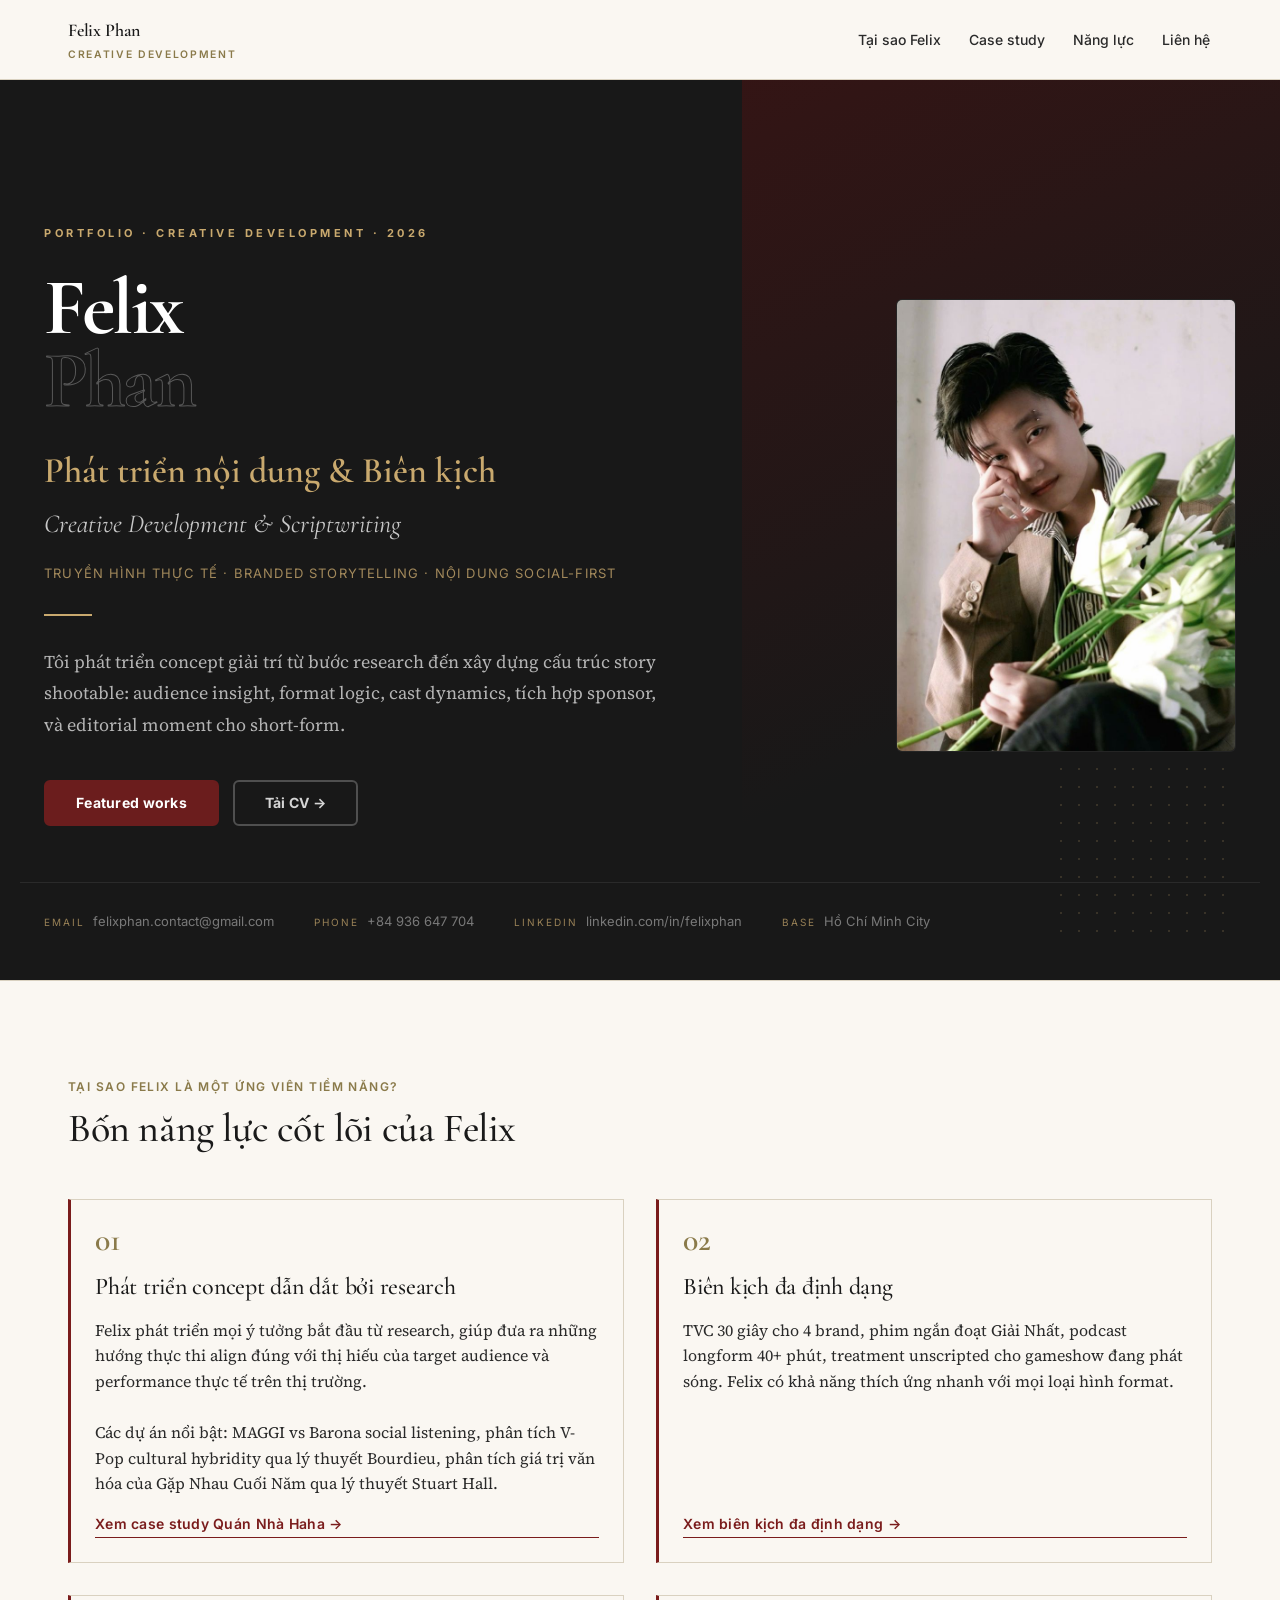
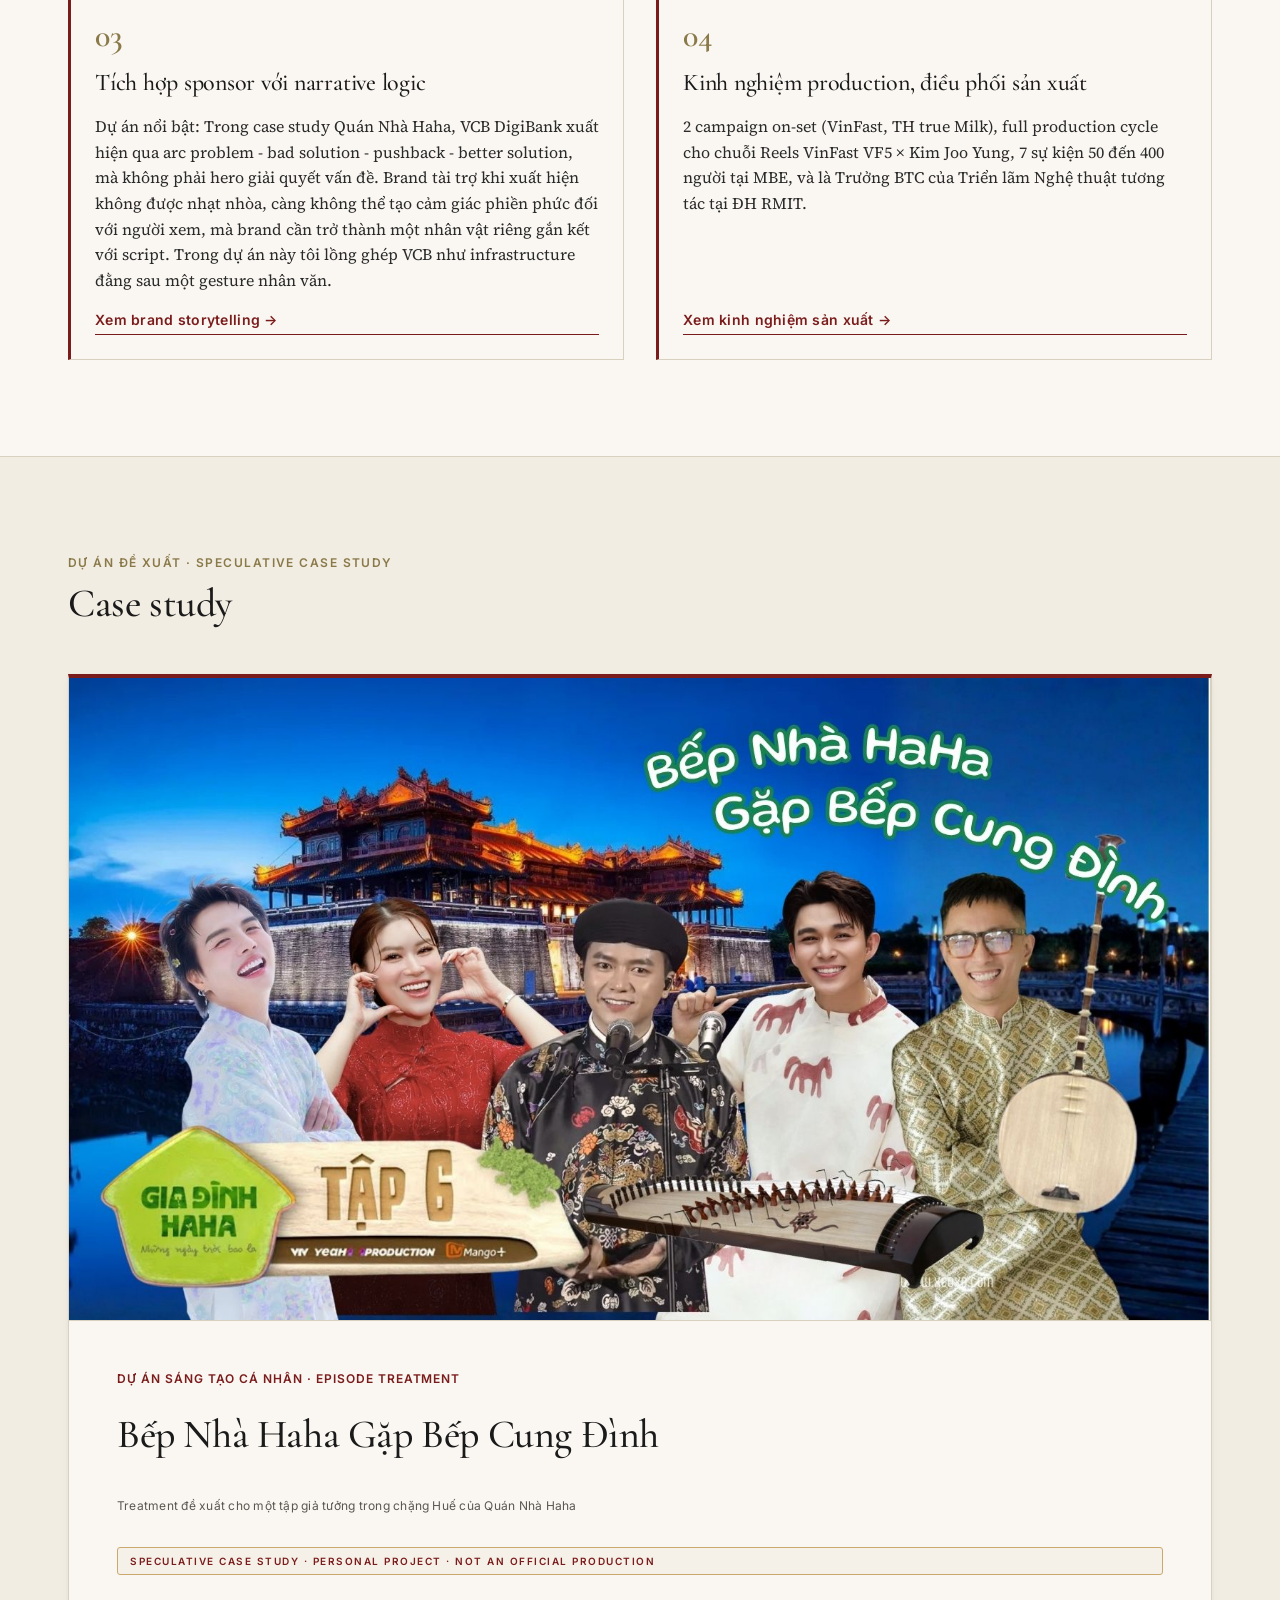
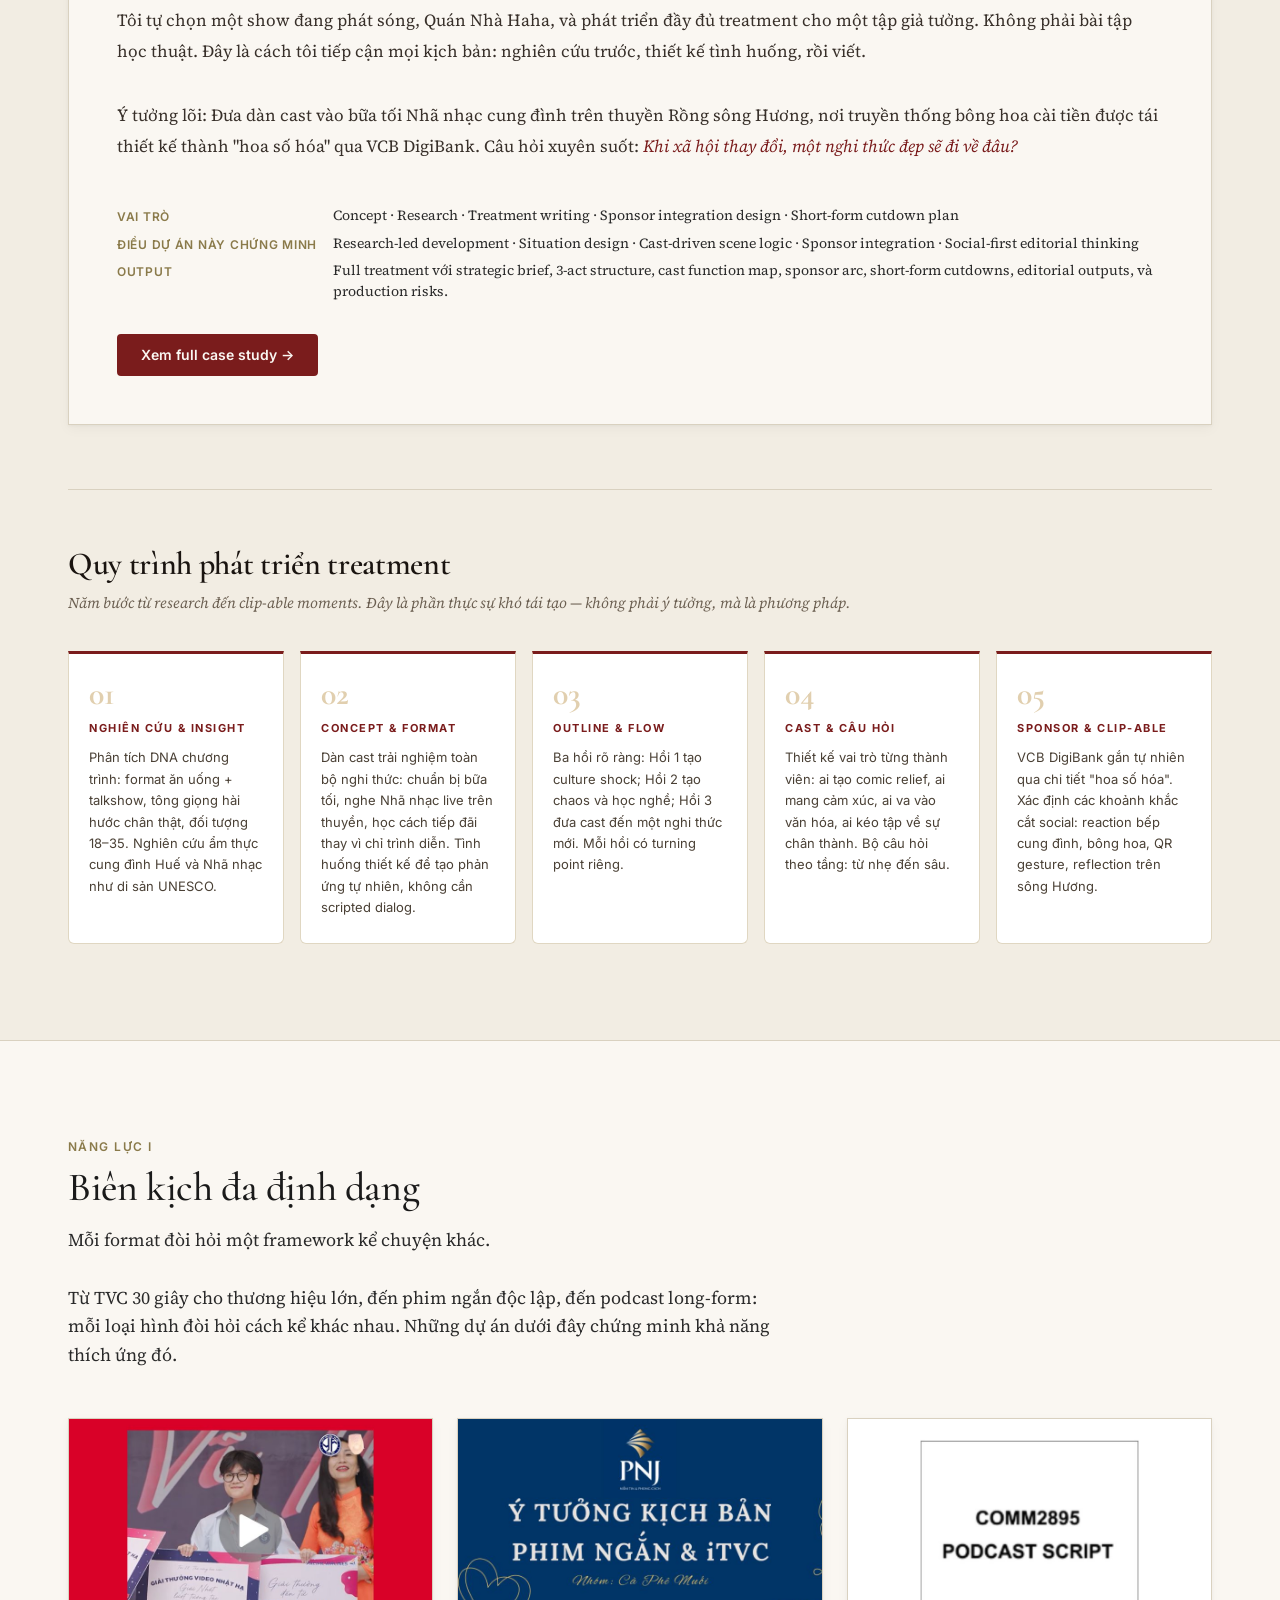
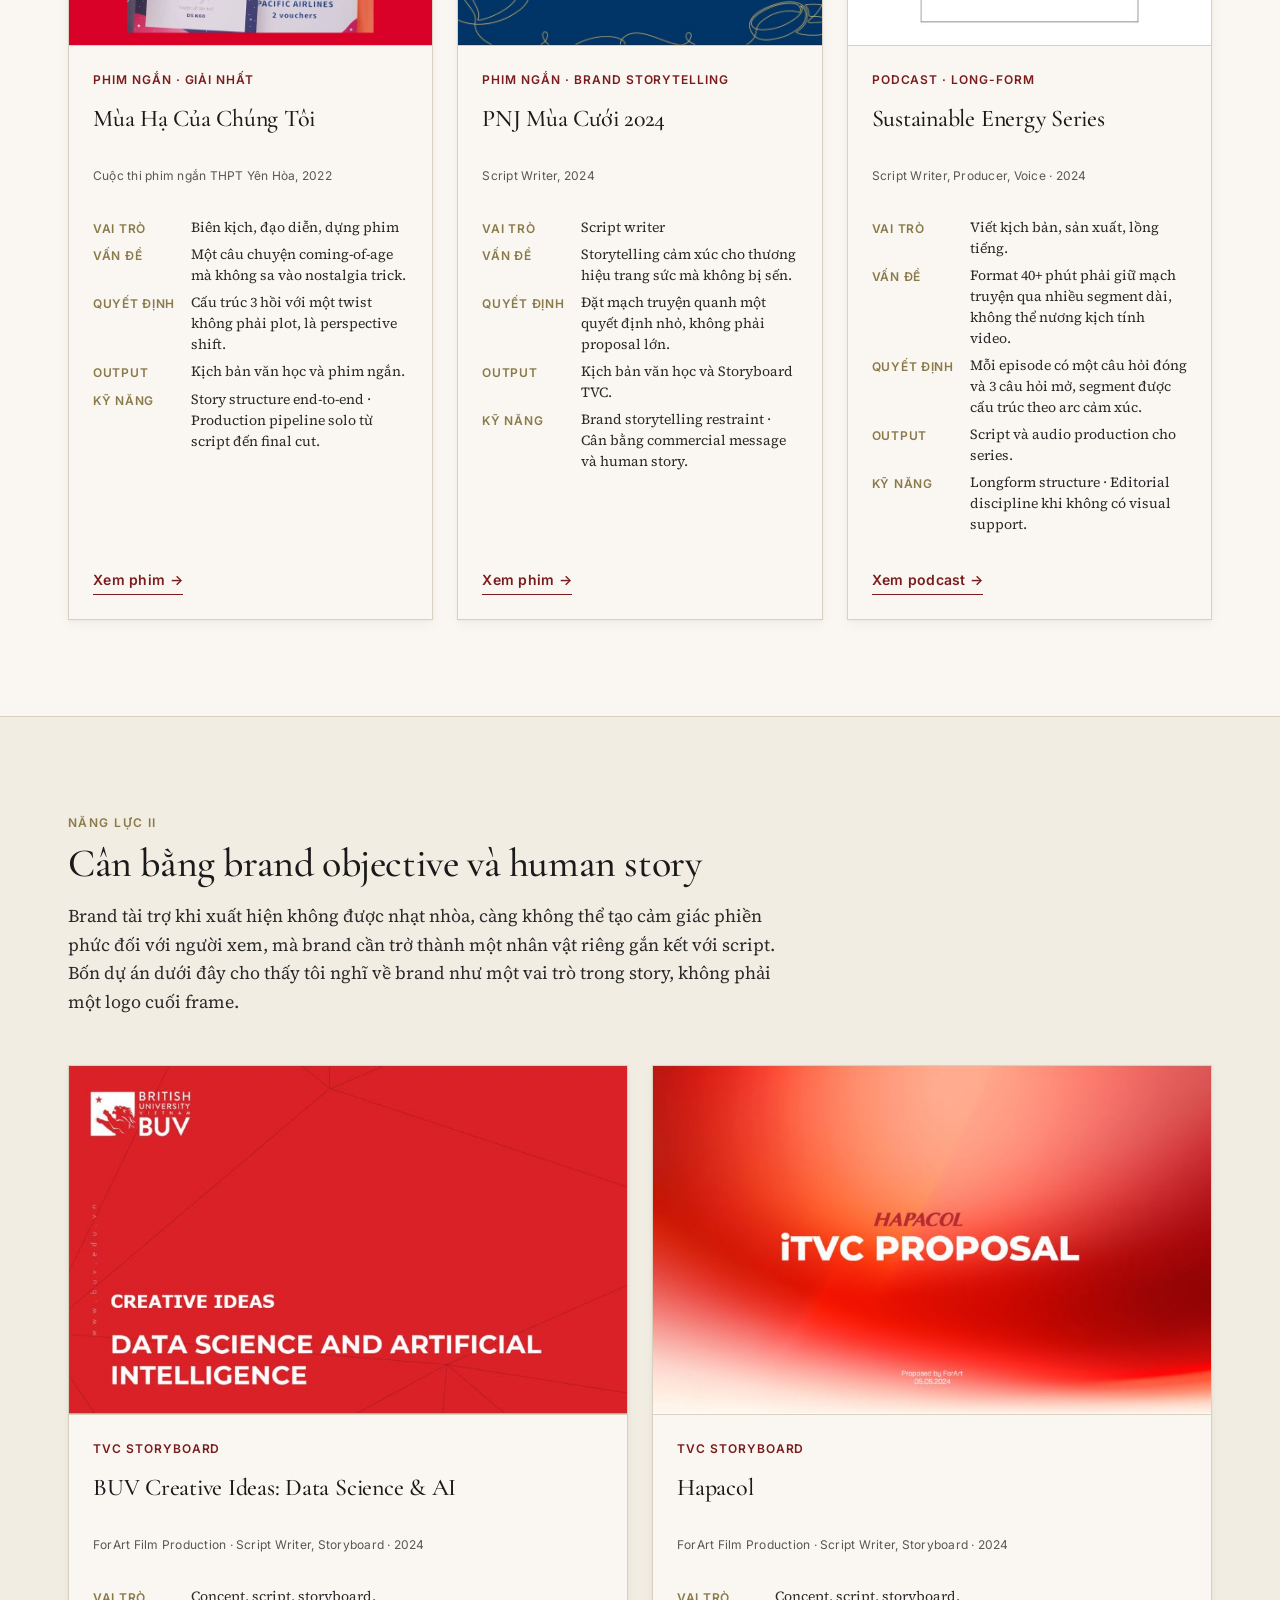
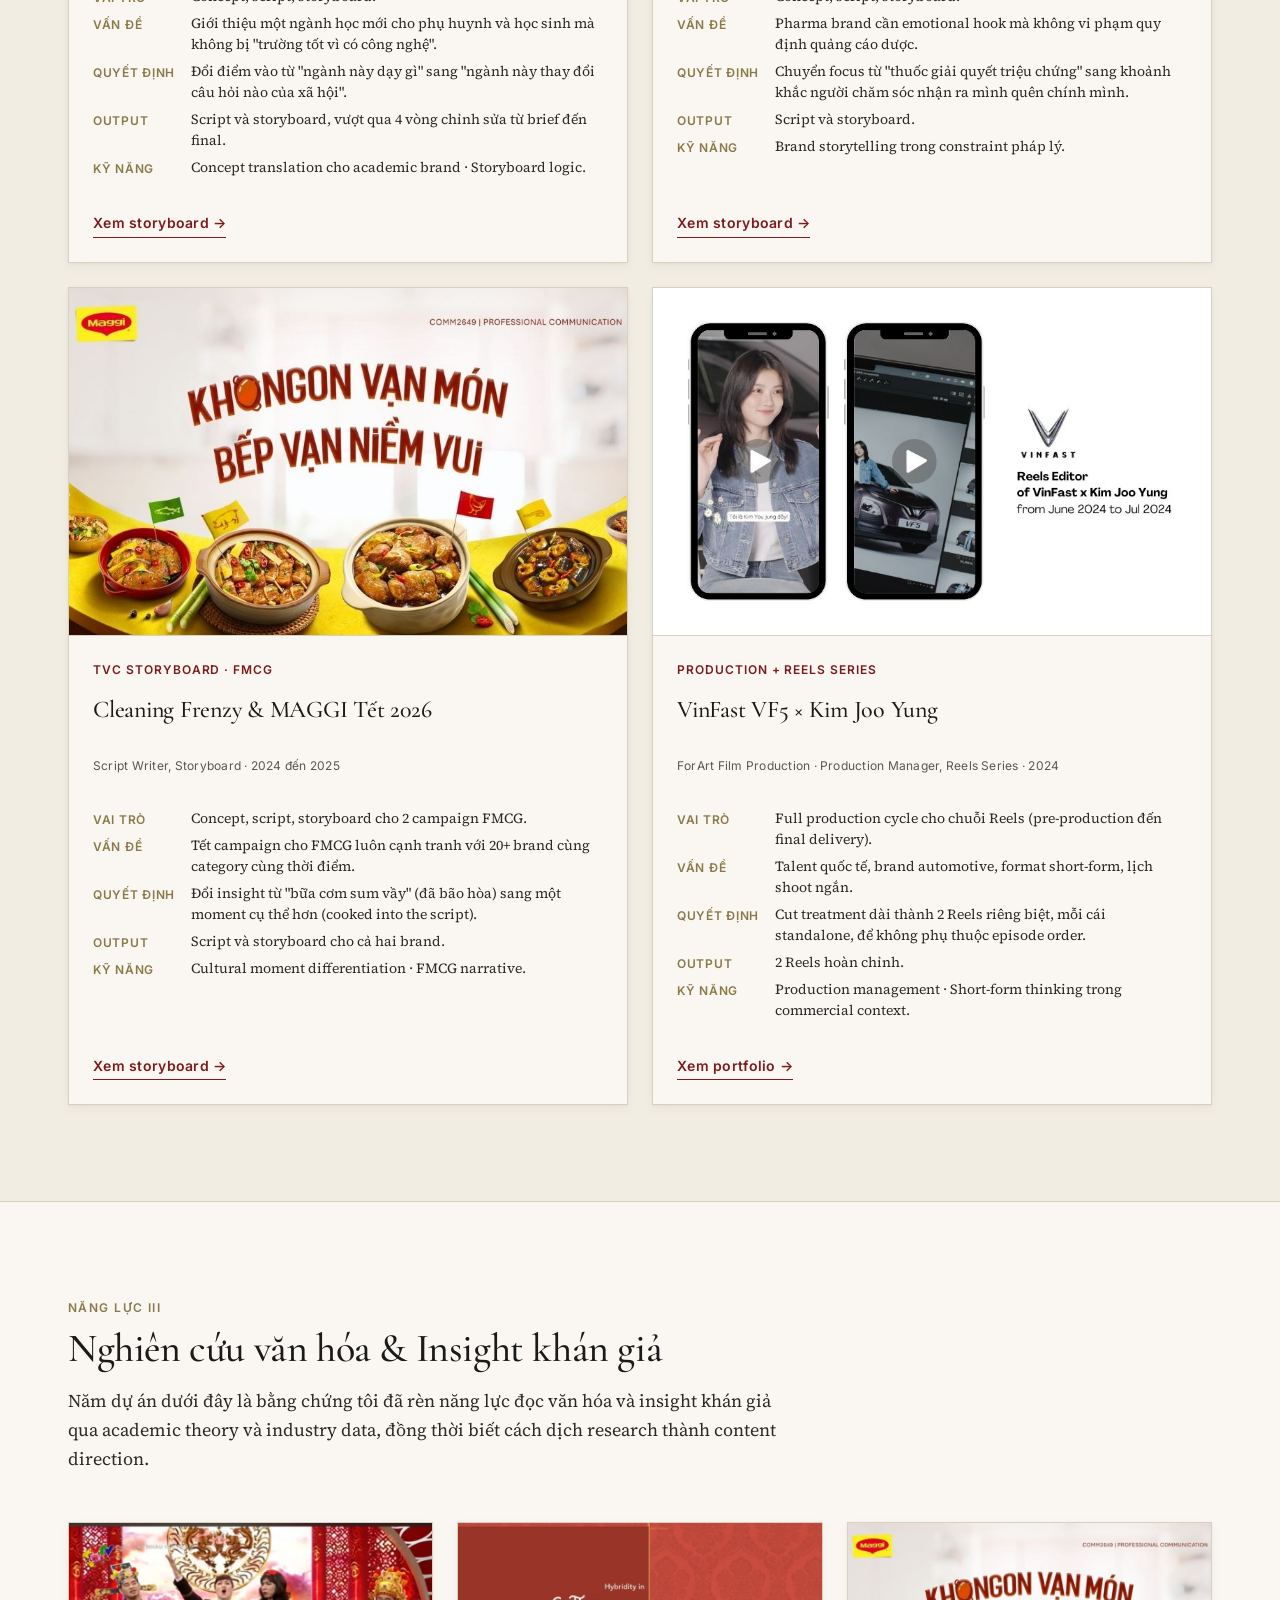
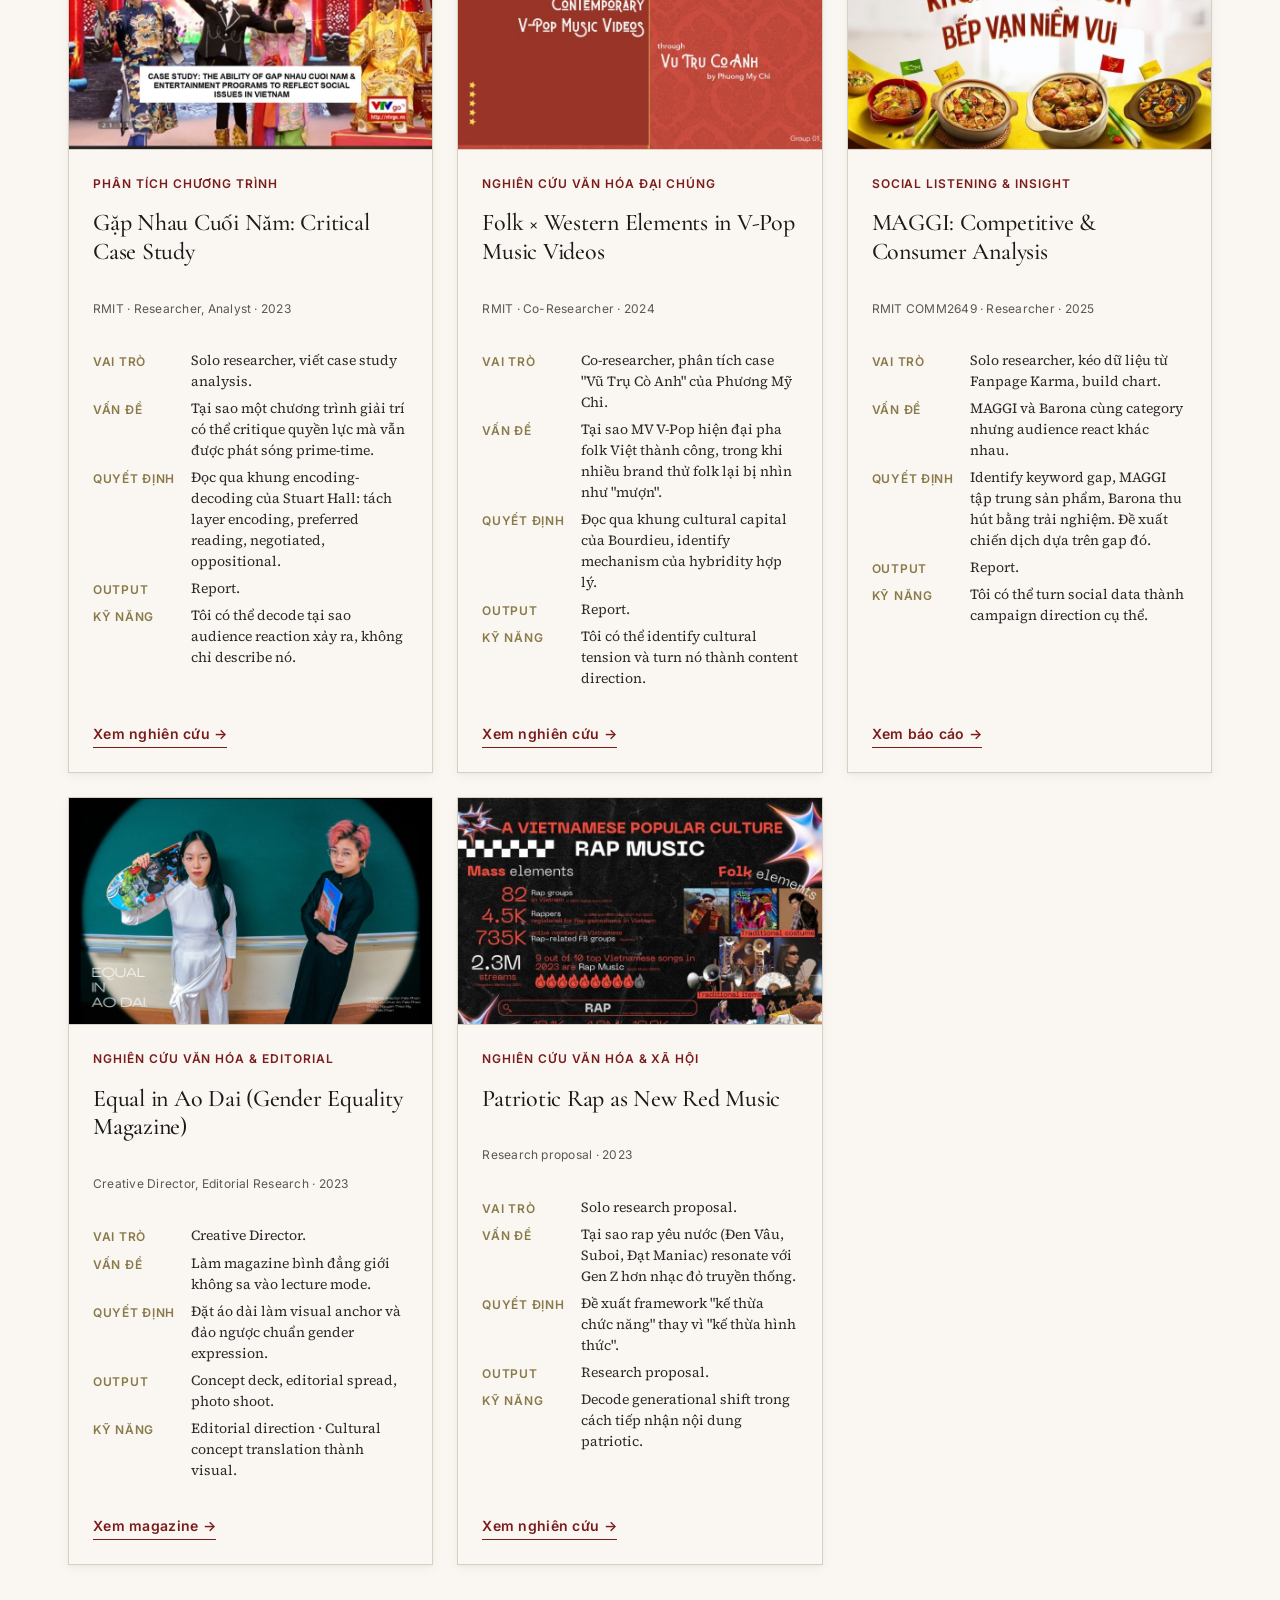
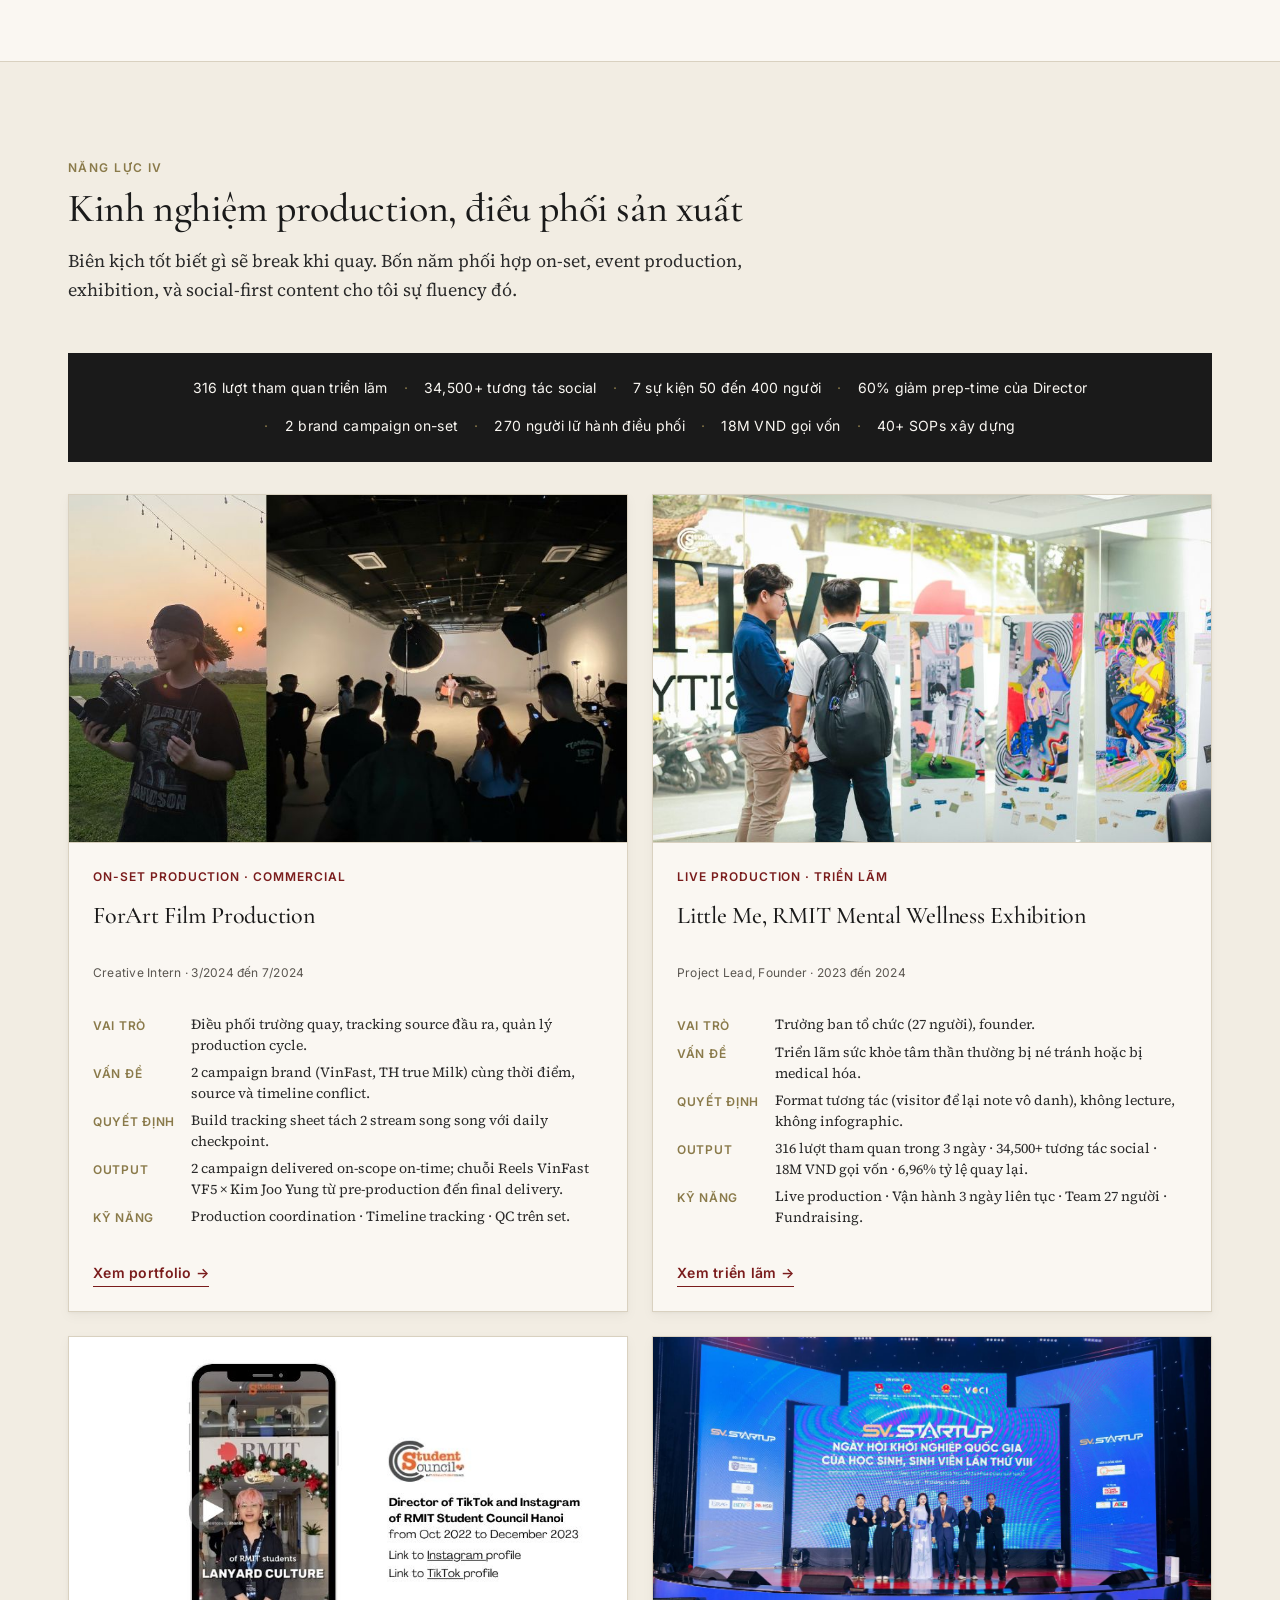
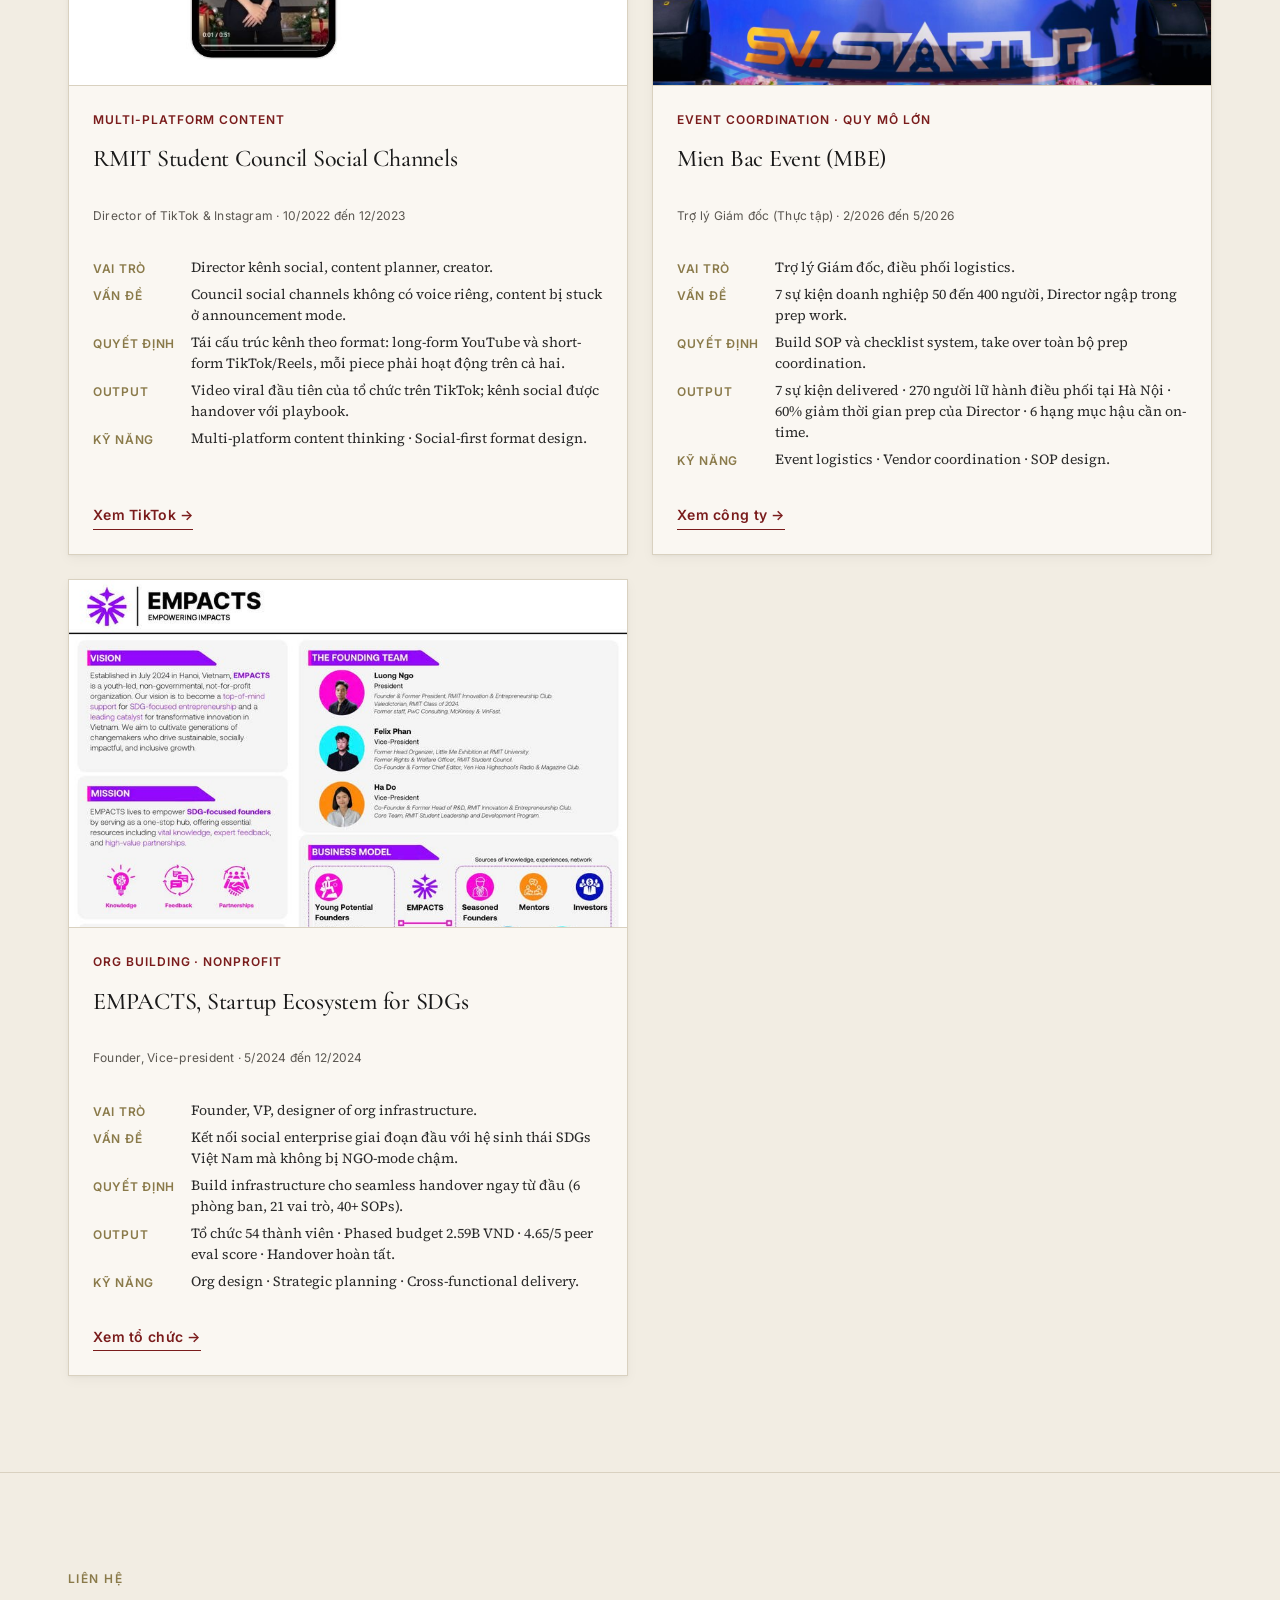
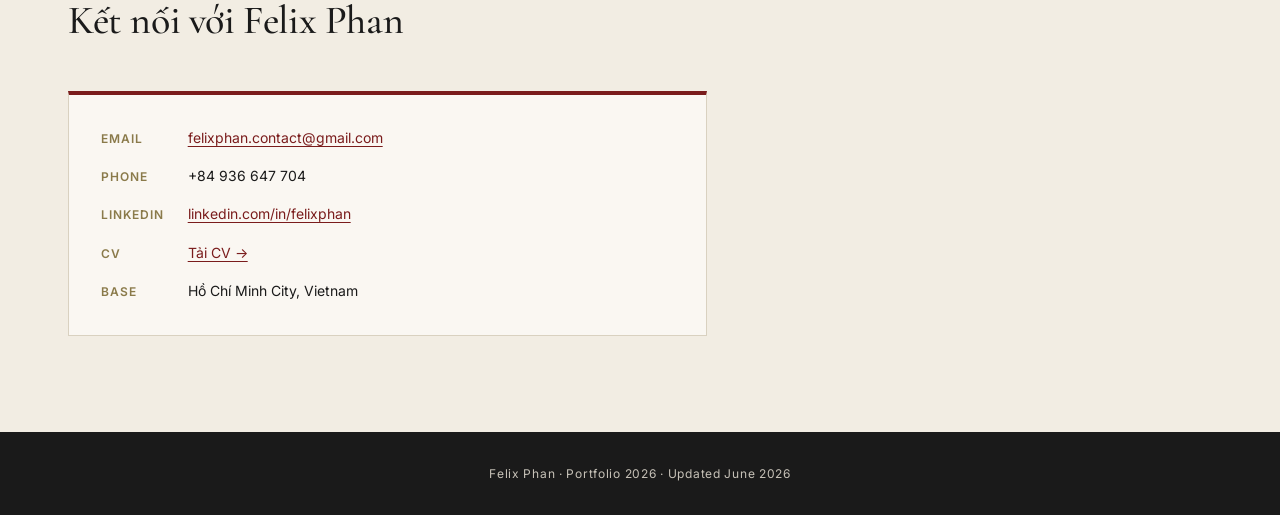
==== index.html @ ba0dbe18 "Remove Overview + philosophy line; rebuild QNH case study from V2 - Drop Overview/Agenda section and" ====
<!DOCTYPE html>

<html lang="vi">
<head>
<meta charset="utf-8"/>
<meta content="width=device-width, initial-scale=1.0" name="viewport"/>
<title>Felix Phan, Creative Development &amp; Scriptwriting · Portfolio 2026</title>
<meta content="Portfolio của Felix Phan, phát triển nội dung và biên kịch cho truyền hình thực tế, branded storytelling, và nội dung social-first tại Việt Nam." name="description"/>
<meta content="Felix Phan" name="author"/>
<meta content="#7a1c1c" name="theme-color"/>
<meta content="Felix Phan, Creative Development &amp; Scriptwriting" property="og:title"/>
<meta content="Phát triển nội dung và biên kịch. Truyền hình thực tế, branded storytelling, nội dung social-first." property="og:description"/>
<meta content="website" property="og:type"/>
<meta content="images/hero-portrait.jpg" property="og:image"/>
<link href="https://fonts.googleapis.com" rel="preconnect"/>
<link crossorigin="" href="https://fonts.gstatic.com" rel="preconnect"/>
<link href="https://fonts.googleapis.com/css2?family=Cormorant+Garamond:ital,wght@0,400;0,500;0,600;0,700;1,400;1,500&amp;family=Inter:wght@400;500;600;700&amp;family=Source+Serif+4:ital,wght@0,400;0,500;0,600;1,400&amp;display=swap" rel="stylesheet"/>
<link href="assets/css/style.css" rel="stylesheet"/>
<style>
    /* Hero format adapted from uploaded reference index(1).html. Kept inside index so this working file can be reviewed independently. */
    .nav {
      position: sticky;
      top: 0;
      z-index: 900;
    }

    .hero--cover {
      min-height: 100vh;
      position: relative;
      background: #181818;
      color: #fff;
      display: flex;
      flex-direction: column;
      justify-content: center;
      overflow: hidden;
      padding: 0;
    }

    .hero-cover__accent {
      position: absolute;
      top: 0;
      right: 0;
      width: 42%;
      height: 100%;
      background: linear-gradient(155deg, #4a1212 0%, transparent 65%);
      opacity: .55;
      pointer-events: none;
    }

    .hero-cover__dot {
      position: absolute;
      bottom: 40px;
      right: 48px;
      width: 180px;
      height: 180px;
      background-image: radial-gradient(circle, rgba(201, 169, 110, .18) 1px, transparent 1px);
      background-size: 18px 18px;
      pointer-events: none;
    }

    .hero-cover__inner {
      position: relative;
      z-index: 1;
      width: 100%;
      max-width: 1240px;
      margin: 0 auto;
      padding: 96px 24px 0;
      display: grid;
      grid-template-columns: minmax(0, 1fr) 340px;
      gap: 64px;
      align-items: center;
    }

    .hero-cover__kicker {
      font-family: var(--font-ui, Inter, sans-serif);
      font-size: 11px;
      letter-spacing: 3.5px;
      text-transform: uppercase;
      font-weight: 700;
      color: #c9a96e;
      margin: 0 0 28px;
    }

    .hero-cover__name {
      font-family: var(--font-display, 'Cormorant Garamond', Georgia, serif);
      font-size: clamp(72px, 10vw, 124px);
      font-weight: 700;
      line-height: .92;
      color: #fff;
      margin: 0;
      letter-spacing: -0.035em;
    }

    .hero-cover__name .outline {
      -webkit-text-stroke: 1px rgba(255, 255, 255, .28);
      color: transparent;
      display: block;
    }

    .hero-cover__role {
      font-family: var(--font-display, 'Cormorant Garamond', Georgia, serif);
      font-size: clamp(24px, 3vw, 36px);
      font-weight: 600;
      color: #c9a96e;
      margin: 24px 0 4px;
    }

    .hero-cover__role-en {
      font-family: var(--font-display, 'Cormorant Garamond', Georgia, serif);
      font-size: clamp(18px, 2.2vw, 26px);
      font-style: italic;
      color: rgba(255, 255, 255, .76);
      margin: 0;
    }

    .hero-cover__lanes {
      font-family: var(--font-ui, Inter, sans-serif);
      font-size: 13px;
      letter-spacing: .09em;
      text-transform: uppercase;
      color: rgba(201, 169, 110, .78);
      margin: 18px 0 0;
    }

    .hero-cover__divider {
      width: 48px;
      height: 2px;
      background: #c9a96e;
      margin: 30px 0;
      transform-origin: left;
    }

    .hero-cover__positioning {
      max-width: 620px;
      font-family: var(--font-body, 'Source Serif 4', Georgia, serif);
      font-size: clamp(16px, 1.5vw, 18px);
      line-height: 1.75;
      color: rgba(255, 255, 255, .68);
      margin: 0;
    }

    /* ============ QNH ADDITIONS ============ */
    .qnh-disclaimer {
      display: inline-block;
      margin-bottom: 14px;
      padding: 5px 12px;
      border: 1px solid #c9a96e;
      border-radius: 3px;
      font-family: var(--font-ui, Inter, sans-serif);
      font-size: 10px;
      font-weight: 600;
      letter-spacing: 1.5px;
      text-transform: uppercase;
      color: #7a1c1c;
      background: rgba(201, 169, 110, .08);
    }

    .qnh-intro {
      font-family: var(--font-body, 'Source Serif 4', Georgia, serif);
      font-size: clamp(15px, 1.4vw, 17px);
      line-height: 1.8;
      color: #38302a;
      margin: 0 0 18px;
    }

    .qnh-intro:last-of-type { margin-bottom: 28px; }

    .qnh-intro em {
      font-style: italic;
      color: #7a1c1c;
    }

    .qnh-process {
      margin-top: 64px;
      padding-top: 56px;
      border-top: 1px solid #d9d1c0;
    }

    .qnh-process__head {
      font-family: var(--font-display, 'Cormorant Garamond', Georgia, serif);
      font-size: clamp(24px, 3vw, 32px);
      font-weight: 600;
      color: #1a1410;
      margin: 0 0 8px;
    }

    .qnh-process__lede {
      font-family: var(--font-body, 'Source Serif 4', Georgia, serif);
      font-size: 15px;
      color: #6b5f51;
      margin: 0 0 36px;
      font-style: italic;
    }

    .qnh-process__grid {
      display: grid;
      grid-template-columns: repeat(5, 1fr);
      gap: 16px;
    }

    .qnh-step {
      background: #fff;
      border: 1px solid #e0d7c2;
      border-top: 3px solid #7a1c1c;
      border-radius: 0 0 6px 6px;
      padding: 24px 20px;
      transition: transform .25s ease, box-shadow .25s ease;
    }

    .qnh-step:hover {
      transform: translateY(-3px);
      box-shadow: 0 12px 28px rgba(0, 0, 0, .07);
    }

    .qnh-step__num {
      font-family: var(--font-display, 'Cormorant Garamond', Georgia, serif);
      font-size: 32px;
      font-weight: 700;
      color: #c9a96e;
      opacity: .55;
      line-height: 1;
      margin: 0 0 10px;
    }

    .qnh-step__title {
      font-family: var(--font-ui, Inter, sans-serif);
      font-size: 11px;
      font-weight: 700;
      letter-spacing: 1.5px;
      text-transform: uppercase;
      color: #7a1c1c;
      margin: 0 0 10px;
    }

    .qnh-step__body {
      font-family: var(--font-ui, Inter, sans-serif);
      font-size: 13px;
      line-height: 1.65;
      color: #4a4035;
      margin: 0;
    }

    @media (max-width: 1024px) {
      .qnh-process__grid { grid-template-columns: repeat(3, 1fr); }
    }

    @media (max-width: 700px) {
      .qnh-process__grid { grid-template-columns: 1fr 1fr; }
    }

    @media (max-width: 480px) {
      .qnh-process__grid { grid-template-columns: 1fr; }
    }

    .hero-cover__ctas {
      display: flex;
      gap: 14px;
      flex-wrap: wrap;
      margin-top: 40px;
    }

    .hero-cover__ctas .button {
      border-radius: 6px;
      padding: 14px 30px;
      font-family: var(--font-ui, Inter, sans-serif);
      font-size: 14px;
      font-weight: 700;
      letter-spacing: .02em;
      text-decoration: none;
      transition: transform .25s ease, background .25s ease, border-color .25s ease, color .25s ease, box-shadow .25s ease;
    }

    .hero-cover__ctas .button--primary {
      background: #6b1d1d;
      border-color: #6b1d1d;
      color: #fff;
    }

    .hero-cover__ctas .button--primary:hover {
      background: #8b2929;
      border-color: #8b2929;
      color: #fff;
      transform: translateY(-2px);
      box-shadow: 0 8px 24px rgba(107, 29, 29, .4);
    }

    .hero-cover__ctas .button--ghost {
      background: transparent;
      border-color: rgba(255, 255, 255, .24);
      color: rgba(255, 255, 255, .82);
    }

    .hero-cover__ctas .button--ghost:hover {
      border-color: #c9a96e;
      color: #c9a96e;
      background: transparent;
    }

    .hero-cover__portrait {
      width: 100%;
      aspect-ratio: 3 / 4;
      border-radius: 6px;
      overflow: hidden;
      border: 1px solid rgba(255, 255, 255, .08);
      background: #111;
    }

    .hero-cover__portrait img {
      width: 100%;
      height: 100%;
      object-fit: cover;
      display: block;
    }

    .hero-cover__bar {
      position: relative;
      z-index: 1;
      width: 100%;
      max-width: 1240px;
      margin: 56px auto 0;
      padding: 28px 24px 0;
      border-top: 1px solid rgba(255, 255, 255, .08);
      display: flex;
      gap: 40px;
      flex-wrap: wrap;
    }

    .hero-cover__bar a,
    .hero-cover__bar span {
      font-family: var(--font-ui, Inter, sans-serif);
      font-size: 13px;
      color: rgba(255, 255, 255, .42);
      text-decoration: none;
      transition: color .25s ease;
    }

    .hero-cover__bar a:hover {
      color: #c9a96e;
    }

    .hero-cover__bar .lbl {
      display: inline-block;
      margin-right: 8px;
      font-size: 10px;
      letter-spacing: 2px;
      text-transform: uppercase;
      color: #c9a96e;
      opacity: .72;
    }

    @media (max-width: 1024px) {
      .hero-cover__inner {
        grid-template-columns: 1fr;
        padding-top: 72px;
      }

      .hero-cover__portrait {
        display: none;
      }
    }

    @media (max-width: 640px) {
      .hero-cover__inner {
        padding-top: 64px;
        gap: 40px;
      }

      .hero-cover__bar {
        margin-top: 42px;
        gap: 18px;
      }

      .hero-cover__bar a,
      .hero-cover__bar span {
        width: 100%;
      }

      .hero-cover__dot {
        right: -40px;
        bottom: 20px;
      }
    }


    /* Fix QNH featured image ratio: show full artwork instead of cropping it. */
    #case-study .proof-card--featured .proof-card__media {
      min-height: 0;
      background: #181818;
      display: flex;
      align-items: center;
      justify-content: center;
      overflow: hidden;
      padding: 0;
    }

    #case-study .proof-card--featured .proof-card__media img {
      width: 100%;
      height: auto;
      max-height: 560px;
      object-fit: contain;
      display: block;
      background: #181818;
    }

    @media (min-width: 1024px) {
      #case-study .proof-card--featured {
        grid-template-columns: minmax(0, 1.05fr) minmax(0, .95fr);
        align-items: stretch;
      }
    }

  

    /* Final QNH card layout: image above, content below, full artwork visible. */
    #case-study .proof-card--featured {
      display: block !important;
      grid-template-columns: 1fr !important;
      overflow: hidden;
    }

    #case-study .proof-card--featured .proof-card__media {
      width: 100%;
      min-height: 0;
      border-bottom: var(--border-thin, 1px solid #d9d1c0);
      background: #181818;
    }

    #case-study .proof-card--featured .proof-card__media img {
      width: 100%;
      height: auto;
      max-height: none;
      object-fit: contain;
      display: block;
      background: #181818;
    }
</style>
</head>
<body>
<a class="skip-link" href="#main">Bỏ qua điều hướng, đến nội dung chính</a>
<nav aria-label="Điều hướng chính" class="nav">
<div class="nav__inner">
<a class="nav__brand" href="#top">
        Felix Phan
        <span class="nav__brand-sub">Creative Development</span>
</a>
<button aria-controls="nav-links" aria-expanded="false" class="nav__toggle" type="button">Menu</button>
<ul class="nav__links" id="nav-links">

<li><a href="#why">Tại sao Felix</a></li>
<li><a href="#case-study">Case study</a></li>
<li><a href="#pillars">Năng lực</a></li>

<li><a href="#contact">Liên hệ</a></li>
</ul>
</div>
</nav>
<main id="main">
<!-- ============== HERO ============== -->
<header class="hero hero--cover" id="top">
<div class="hero-cover__accent"></div>
<div class="hero-cover__dot"></div>
<div class="hero-cover__inner">
<div class="hero-cover__text">
<p class="hero-cover__kicker">PORTFOLIO · CREATIVE DEVELOPMENT · 2026</p>
<h1 class="hero-cover__name">
            Felix
            <span class="outline">Phan</span>
</h1>
<p class="hero-cover__role">Phát triển nội dung &amp; Biên kịch</p>
<p class="hero-cover__role-en">Creative Development &amp; Scriptwriting</p>
<p class="hero-cover__lanes">Truyền hình thực tế · Branded Storytelling · Nội dung Social-first</p>
<div class="hero-cover__divider"></div>
<p class="hero-cover__positioning">
            Tôi phát triển concept giải trí từ bước research đến xây dựng cấu trúc story shootable: audience insight, format logic, cast dynamics, tích hợp sponsor, và editorial moment cho short-form.
          </p>
<div class="hero-cover__ctas">
<a class="button button--primary" href="#case-study">Featured works</a>
<a class="button button--ghost" href="https://drive.google.com/file/d/1JGmUbvukte4Ae7J4_CgYWzE-6chPNrVc/view" rel="noopener noreferrer" target="_blank">Tải CV →</a>
</div>
</div>
<div class="hero-cover__portrait">
<img alt="Chân dung Felix Phan, tone ấm, ngoài trời" height="800" src="images/hero-portrait.jpg" width="640"/>
</div>
</div>
<div class="hero-cover__bar">
<a href="mailto:felixphan.contact@gmail.com"><span class="lbl">Email</span>felixphan.contact@gmail.com</a>
<a href="tel:+84936647704"><span class="lbl">Phone</span>+84 936 647 704</a>
<a href="https://linkedin.com/in/felixphan" rel="noopener noreferrer" target="_blank"><span class="lbl">LinkedIn</span>linkedin.com/in/felixphan</a>
<span><span class="lbl">Base</span>Hồ Chí Minh City</span>
</div>
</header>
<!-- ============== WHY FELIX ============== -->
<section aria-labelledby="why-title" class="section" id="why">
<div class="container">
<div class="section-head">
<span class="eyebrow">TẠI SAO FELIX LÀ MỘT ỨNG VIÊN TIỀM NĂNG?</span>
<h2 id="why-title">Bốn năng lực cốt lõi của Felix</h2>
</div>
<div class="snapshot-grid">
<article class="snapshot-card">
<div class="snapshot-card__num">01</div>
<h3>Phát triển concept dẫn dắt bởi research</h3>
<p>Felix phát triển mọi ý tưởng bắt đầu từ research, giúp đưa ra những hướng thực thi align đúng với thị hiếu của target audience và performance thực tế trên thị trường.<br/><br/>Các dự án nổi bật: MAGGI vs Barona social listening, phân tích V-Pop cultural hybridity qua lý thuyết Bourdieu, phân tích giá trị văn hóa của Gặp Nhau Cuối Năm qua lý thuyết Stuart Hall.</p>
<a class="link-arrow" href="#case-study">Xem case study Quán Nhà Haha →</a>
</article>
<article class="snapshot-card">
<div class="snapshot-card__num">02</div>
<h3>Biên kịch đa định dạng</h3>
<p>TVC 30 giây cho 4 brand, phim ngắn đoạt Giải Nhất, podcast longform 40+ phút, treatment unscripted cho gameshow đang phát sóng. Felix có khả năng thích ứng nhanh với mọi loại hình format.</p>
<a class="link-arrow" href="#pillar-1">Xem biên kịch đa định dạng →</a>
</article>
<article class="snapshot-card">
<div class="snapshot-card__num">03</div>
<h3>Tích hợp sponsor với narrative logic</h3>
<p>Dự án nổi bật: Trong case study Quán Nhà Haha, VCB DigiBank xuất hiện qua arc problem - bad solution - pushback - better solution, mà không phải hero giải quyết vấn đề. Brand tài trợ khi xuất hiện không được nhạt nhòa, càng không thể tạo cảm giác phiền phức đối với người xem, mà brand cần trở thành một nhân vật riêng gắn kết với script. Trong dự án này tôi lồng ghép VCB như infrastructure đằng sau một gesture nhân văn.</p>
<a class="link-arrow" href="#pillar-2">Xem brand storytelling →</a>
</article>
<article class="snapshot-card">
<div class="snapshot-card__num">04</div>
<h3>Kinh nghiệm production, điều phối sản xuất</h3>
<p>2 campaign on-set (VinFast, TH true Milk), full production cycle cho chuỗi Reels VinFast VF5 × Kim Joo Yung, 7 sự kiện 50 đến 400 người tại MBE, và là Trưởng BTC của Triển lãm Nghệ thuật tương tác tại ĐH RMIT.</p>
<a class="link-arrow" href="#pillar-4">Xem kinh nghiệm sản xuất →</a>
</article>
</div>
</div>
</section>
<!-- ============== FEATURED CASE STUDY ============== -->
<section aria-labelledby="case-title" class="section section--alt" id="case-study">
<div class="container">
<div class="section-head">
<span class="eyebrow">DỰ ÁN ĐỀ XUẤT · SPECULATIVE CASE STUDY</span>
<h2 id="case-title">Case study</h2>
</div>
<article class="proof-card proof-card--featured">
<div class="proof-card__media">
<img alt="Cover treatment Quán Nhà Haha, chặng Huế, tone ấm" height="800" loading="lazy" src="images/qnh-Treatment.jpg" width="1200"/>
</div>
<div class="proof-card__body">
<div class="proof-card__label">DỰ ÁN SÁNG TẠO CÁ NHÂN · EPISODE TREATMENT</div>
<h3>Bếp Nhà Haha Gặp Bếp Cung Đình</h3>
<p class="proof-card__meta">Treatment đề xuất cho một tập giả tưởng trong chặng Huế của Quán Nhà Haha</p>
<span class="qnh-disclaimer">Speculative case study · Personal project · Not an official production</span>
<p class="qnh-intro">Tôi tự chọn một show đang phát sóng, Quán Nhà Haha, và phát triển đầy đủ treatment cho một tập giả tưởng. Không phải bài tập học thuật. Đây là cách tôi tiếp cận mọi kịch bản: nghiên cứu trước, thiết kế tình huống, rồi viết.</p>
<p class="qnh-intro">Ý tưởng lõi: Đưa dàn cast vào bữa tối Nhã nhạc cung đình trên thuyền Rồng sông Hương, nơi truyền thống bông hoa cài tiền được tái thiết kế thành "hoa số hóa" qua VCB DigiBank. Câu hỏi xuyên suốt: <em>Khi xã hội thay đổi, một nghi thức đẹp sẽ đi về đâu?</em></p>
<dl>
<dt>Vai trò</dt>
<dd>Concept · Research · Treatment writing · Sponsor integration design · Short-form cutdown plan</dd>
<dt>Điều dự án này chứng minh</dt>
<dd>Research-led development · Situation design · Cast-driven scene logic · Sponsor integration · Social-first editorial thinking</dd>
<dt>Output</dt>
<dd>Full treatment với strategic brief, 3-act structure, cast function map, sponsor arc, short-form cutdowns, editorial outputs, và production risks.</dd>
</dl>
<div class="proof-card__footer">
<a class="button button--primary" href="case-studies/quan-nha-haha.html">Xem full case study →</a>
</div>
</div>
</article>

<div class="qnh-process">
<h3 class="qnh-process__head">Quy trình phát triển treatment</h3>
<p class="qnh-process__lede">Năm bước từ research đến clip-able moments. Đây là phần thực sự khó tái tạo — không phải ý tưởng, mà là phương pháp.</p>
<div class="qnh-process__grid">
<article class="qnh-step">
<p class="qnh-step__num">01</p>
<p class="qnh-step__title">Nghiên cứu &amp; Insight</p>
<p class="qnh-step__body">Phân tích DNA chương trình: format ăn uống + talkshow, tông giọng hài hước chân thật, đối tượng 18–35. Nghiên cứu ẩm thực cung đình Huế và Nhã nhạc như di sản UNESCO.</p>
</article>
<article class="qnh-step">
<p class="qnh-step__num">02</p>
<p class="qnh-step__title">Concept &amp; Format</p>
<p class="qnh-step__body">Dàn cast trải nghiệm toàn bộ nghi thức: chuẩn bị bữa tối, nghe Nhã nhạc live trên thuyền, học cách tiếp đãi thay vì chỉ trình diễn. Tình huống thiết kế để tạo phản ứng tự nhiên, không cần scripted dialog.</p>
</article>
<article class="qnh-step">
<p class="qnh-step__num">03</p>
<p class="qnh-step__title">Outline &amp; Flow</p>
<p class="qnh-step__body">Ba hồi rõ ràng: Hồi 1 tạo culture shock; Hồi 2 tạo chaos và học nghề; Hồi 3 đưa cast đến một nghi thức mới. Mỗi hồi có turning point riêng.</p>
</article>
<article class="qnh-step">
<p class="qnh-step__num">04</p>
<p class="qnh-step__title">Cast &amp; Câu hỏi</p>
<p class="qnh-step__body">Thiết kế vai trò từng thành viên: ai tạo comic relief, ai mang cảm xúc, ai va vào văn hóa, ai kéo tập về sự chân thành. Bộ câu hỏi theo tầng: từ nhẹ đến sâu.</p>
</article>
<article class="qnh-step">
<p class="qnh-step__num">05</p>
<p class="qnh-step__title">Sponsor &amp; Clip-able</p>
<p class="qnh-step__body">VCB DigiBank gắn tự nhiên qua chi tiết "hoa số hóa". Xác định các khoảnh khắc cắt social: reaction bếp cung đình, bông hoa, QR gesture, reflection trên sông Hương.</p>
</article>
</div>
</div>
</div>
</section>
<!-- ============== PILLARS WRAPPER ============== -->
<div id="pillars"></div>
<!-- ============== PILLAR 1 ============== -->
<section aria-labelledby="pillar-1-title" class="section" id="pillar-1">
<div class="container">
<div class="section-head">
<span class="eyebrow">NĂNG LỰC I</span>
<h2 id="pillar-1-title">Biên kịch đa định dạng</h2>
<p>Mỗi format đòi hỏi một framework kể chuyện khác.<br/><br/>Từ TVC 30 giây cho thương hiệu lớn, đến phim ngắn độc lập, đến podcast long-form: mỗi loại hình đòi hỏi cách kể khác nhau. Những dự án dưới đây chứng minh khả năng thích ứng đó.</p>
</div>
<div class="card-grid card-grid--3">
<article class="proof-card">
<div class="proof-card__media">
<img alt="Still phim ngắn Mùa Hạ Của Chúng Tôi" height="500" loading="lazy" src="images/film-yenhoa.jpg" width="800"/>
</div>
<div class="proof-card__body">
<div class="proof-card__label">PHIM NGẮN · GIẢI NHẤT</div>
<h3>Mùa Hạ Của Chúng Tôi</h3>
<p class="proof-card__meta">Cuộc thi phim ngắn THPT Yên Hòa, 2022</p>
<dl>
<dt>Vai trò</dt><dd>Biên kịch, đạo diễn, dựng phim</dd>
<dt>Vấn đề</dt><dd>Một câu chuyện coming-of-age mà không sa vào nostalgia trick.</dd>
<dt>Quyết định</dt><dd>Cấu trúc 3 hồi với một twist không phải plot, là perspective shift.</dd>
<dt>Output</dt><dd>Kịch bản văn học và phim ngắn.</dd>
<dt>Kỹ năng</dt><dd>Story structure end-to-end · Production pipeline solo từ script đến final cut.</dd>
</dl>
<div class="proof-card__footer"><a class="link-arrow" href="https://drive.google.com/drive/folders/1OHnG1MviJQ8layw7ve0h_89JdDAPdxtA?usp=drive_link" rel="noopener noreferrer" target="_blank">Xem phim →</a></div></div>
</article>
<article class="proof-card">
<div class="proof-card__media">
<img alt="PNJ Mùa Cưới 2024, frame phim ngắn brand" height="500" loading="lazy" src="images/film-pnj.jpg" width="800"/>
</div>
<div class="proof-card__body">
<div class="proof-card__label">PHIM NGẮN · BRAND STORYTELLING</div>
<h3>PNJ Mùa Cưới 2024</h3>
<p class="proof-card__meta">Script Writer, 2024</p>
<dl>
<dt>Vai trò</dt><dd>Script writer</dd>
<dt>Vấn đề</dt><dd>Storytelling cảm xúc cho thương hiệu trang sức mà không bị sến.</dd>
<dt>Quyết định</dt><dd>Đặt mạch truyện quanh một quyết định nhỏ, không phải proposal lớn.</dd>
<dt>Output</dt><dd>Kịch bản văn học và Storyboard TVC.</dd>
<dt>Kỹ năng</dt><dd>Brand storytelling restraint · Cân bằng commercial message và human story.</dd>
</dl>
<div class="proof-card__footer"><a class="link-arrow" href="https://drive.google.com/drive/folders/1iY9QtssZ1EflfxHWkMRDUmx5X6a86Kra?usp=drive_link" rel="noopener noreferrer" target="_blank">Xem phim →</a></div></div>
</article>
<article class="proof-card">
<div class="proof-card__media">
<img alt="Podcast Sustainable Energy, ảnh chủ đề" height="500" loading="lazy" src="images/podcast-energy.jpg" width="800"/>
</div>
<div class="proof-card__body">
<div class="proof-card__label">PODCAST · LONG-FORM</div>
<h3>Sustainable Energy Series</h3>
<p class="proof-card__meta">Script Writer, Producer, Voice · 2024</p>
<dl>
<dt>Vai trò</dt><dd>Viết kịch bản, sản xuất, lồng tiếng.</dd>
<dt>Vấn đề</dt><dd>Format 40+ phút phải giữ mạch truyện qua nhiều segment dài, không thể nương kịch tính video.</dd>
<dt>Quyết định</dt><dd>Mỗi episode có một câu hỏi đóng và 3 câu hỏi mở, segment được cấu trúc theo arc cảm xúc.</dd>
<dt>Output</dt><dd>Script và audio production cho series.</dd>
<dt>Kỹ năng</dt><dd>Longform structure · Editorial discipline khi không có visual support.</dd>
</dl>
<div class="proof-card__footer"><a class="link-arrow" href="https://drive.google.com/drive/folders/12VriM4x-aIlAnSOmtRzbgZVB6KAApTqZ?usp=drive_link" rel="noopener noreferrer" target="_blank">Xem podcast →</a></div></div>
</article>
</div>
</div>
</section>
<!-- ============== PILLAR 2 ============== -->
<section aria-labelledby="pillar-2-title" class="section section--alt" id="pillar-2">
<div class="container">
<div class="section-head">
<span class="eyebrow">NĂNG LỰC II</span>
<h2 id="pillar-2-title">Cân bằng brand objective và human story</h2>
<p>Brand tài trợ khi xuất hiện không được nhạt nhòa, càng không thể tạo cảm giác phiền phức đối với người xem, mà brand cần trở thành một nhân vật riêng gắn kết với script. Bốn dự án dưới đây cho thấy tôi nghĩ về brand như một vai trò trong story, không phải một logo cuối frame.</p>
</div>
<div class="card-grid card-grid--2">
<article class="proof-card">
<div class="proof-card__media">
<img alt="Storyboard TVC, minh họa cho dự án BUV" height="500" loading="lazy" src="images/TVC-Storyboard.jpg" width="800"/>
</div>
<div class="proof-card__body">
<div class="proof-card__label">TVC STORYBOARD</div>
<h3>BUV Creative Ideas: Data Science &amp; AI</h3>
<p class="proof-card__meta">ForArt Film Production · Script Writer, Storyboard · 2024</p>
<dl>
<dt>Vai trò</dt><dd>Concept, script, storyboard.</dd>
<dt>Vấn đề</dt><dd>Giới thiệu một ngành học mới cho phụ huynh và học sinh mà không bị "trường tốt vì có công nghệ".</dd>
<dt>Quyết định</dt><dd>Đổi điểm vào từ "ngành này dạy gì" sang "ngành này thay đổi câu hỏi nào của xã hội".</dd>
<dt>Output</dt><dd>Script và storyboard, vượt qua 4 vòng chỉnh sửa từ brief đến final.</dd>
<dt>Kỹ năng</dt><dd>Concept translation cho academic brand · Storyboard logic.</dd>
</dl>
<div class="proof-card__footer"><a class="link-arrow" href="https://drive.google.com/drive/folders/16Ztq8YRrKhiLU_CgmkwwyTGuRpdMkndF?usp=drive_link" rel="noopener noreferrer" target="_blank">Xem storyboard →</a></div></div>
</article>
<article class="proof-card">
<div class="proof-card__media">
<img alt="Storyboard TVC Hapacol" height="500" loading="lazy" src="images/tvc-hapacol.jpg" width="800"/>
</div>
<div class="proof-card__body">
<div class="proof-card__label">TVC STORYBOARD</div>
<h3>Hapacol</h3>
<p class="proof-card__meta">ForArt Film Production · Script Writer, Storyboard · 2024</p>
<dl>
<dt>Vai trò</dt><dd>Concept, script, storyboard.</dd>
<dt>Vấn đề</dt><dd>Pharma brand cần emotional hook mà không vi phạm quy định quảng cáo dược.</dd>
<dt>Quyết định</dt><dd>Chuyển focus từ "thuốc giải quyết triệu chứng" sang khoảnh khắc người chăm sóc nhận ra mình quên chính mình.</dd>
<dt>Output</dt><dd>Script và storyboard.</dd>
<dt>Kỹ năng</dt><dd>Brand storytelling trong constraint pháp lý.</dd>
</dl>
<div class="proof-card__footer"><a class="link-arrow" href="https://drive.google.com/drive/folders/1-6vp9rLS4MkdFyVgQ3_5Z0_l33Qj1EAN?usp=drive_link" rel="noopener noreferrer" target="_blank">Xem storyboard →</a></div></div>
</article>
<article class="proof-card">
<div class="proof-card__media">
<img alt="MAGGI Tết storyboard moodboard" height="500" loading="lazy" src="images/maggi.jpg" width="800"/>
</div>
<div class="proof-card__body">
<div class="proof-card__label">TVC STORYBOARD · FMCG</div>
<h3>Cleaning Frenzy &amp; MAGGI Tết 2026</h3>
<p class="proof-card__meta">Script Writer, Storyboard · 2024 đến 2025</p>
<dl>
<dt>Vai trò</dt><dd>Concept, script, storyboard cho 2 campaign FMCG.</dd>
<dt>Vấn đề</dt><dd>Tết campaign cho FMCG luôn cạnh tranh với 20+ brand cùng category cùng thời điểm.</dd>
<dt>Quyết định</dt><dd>Đổi insight từ "bữa cơm sum vầy" (đã bão hòa) sang một moment cụ thể hơn (cooked into the script).</dd>
<dt>Output</dt><dd>Script và storyboard cho cả hai brand.</dd>
<dt>Kỹ năng</dt><dd>Cultural moment differentiation · FMCG narrative.</dd>
</dl>
<div class="proof-card__footer"><a class="link-arrow" href="https://drive.google.com/drive/folders/1CFrzP036DyAb9j6Qsgy1-P0GjKeK50IB?usp=drive_link" rel="noopener noreferrer" target="_blank">Xem storyboard →</a></div></div>
</article>
<article class="proof-card">
<div class="proof-card__media">
<img alt="VinFast VF5 × Kim Joo Yung, production Reels series" height="500" loading="lazy" src="images/production-vinfast.jpg" width="800"/>
</div>
<div class="proof-card__body">
<div class="proof-card__label">PRODUCTION + REELS SERIES</div>
<h3>VinFast VF5 × Kim Joo Yung</h3>
<p class="proof-card__meta">ForArt Film Production · Production Manager, Reels Series · 2024</p>
<dl>
<dt>Vai trò</dt><dd>Full production cycle cho chuỗi Reels (pre-production đến final delivery).</dd>
<dt>Vấn đề</dt><dd>Talent quốc tế, brand automotive, format short-form, lịch shoot ngắn.</dd>
<dt>Quyết định</dt><dd>Cut treatment dài thành 2 Reels riêng biệt, mỗi cái standalone, để không phụ thuộc episode order.</dd>
<dt>Output</dt><dd>2 Reels hoàn chỉnh.</dd>
<dt>Kỹ năng</dt><dd>Production management · Short-form thinking trong commercial context.</dd>
</dl>
<div class="proof-card__footer"><a class="link-arrow" href="https://drive.google.com/drive/folders/1VThOulfFODyUX-lEd-i1VUWdOgysqLAh?usp=drive_link" rel="noopener noreferrer" target="_blank">Xem portfolio →</a></div></div>
</article>
</div>
</div>
</section>
<!-- ============== PILLAR 3 ============== -->
<section aria-labelledby="pillar-3-title" class="section" id="pillar-3">
<div class="container">
<div class="section-head">
<span class="eyebrow">NĂNG LỰC III</span>
<h2 id="pillar-3-title">Nghiên cứu văn hóa &amp; Insight khán giả</h2>
<p>Năm dự án dưới đây là bằng chứng tôi đã rèn năng lực đọc văn hóa và insight khán giả qua academic theory và industry data, đồng thời biết cách dịch research thành content direction.</p>
</div>
<div class="card-grid card-grid--3">
<article class="proof-card">
<div class="proof-card__media">
<img alt="Cover phân tích Gặp Nhau Cuối Năm" height="500" loading="lazy" src="images/gnkn-casestudy.jpg" width="800"/>
</div>
<div class="proof-card__body">
<div class="proof-card__label">PHÂN TÍCH CHƯƠNG TRÌNH</div>
<h3>Gặp Nhau Cuối Năm: Critical Case Study</h3>
<p class="proof-card__meta">RMIT · Researcher, Analyst · 2023</p>
<dl>
<dt>Vai trò</dt><dd>Solo researcher, viết case study analysis.</dd>
<dt>Vấn đề</dt><dd>Tại sao một chương trình giải trí có thể critique quyền lực mà vẫn được phát sóng prime-time.</dd>
<dt>Quyết định</dt><dd>Đọc qua khung encoding-decoding của Stuart Hall: tách layer encoding, preferred reading, negotiated, oppositional.</dd>
<dt>Output</dt><dd>Report.</dd>
<dt>Kỹ năng</dt><dd>Tôi có thể decode tại sao audience reaction xảy ra, không chỉ describe nó.</dd>
</dl>
<div class="proof-card__footer"><a class="link-arrow" href="https://drive.google.com/file/d/1h_esiMrllZ9829aWPdjUjrEWUm2GvNQw/view?usp=drive_link" rel="noopener noreferrer" target="_blank">Xem nghiên cứu →</a></div></div>
</article>
<article class="proof-card">
<div class="proof-card__media">
<img alt="Phân tích V-Pop folk × western, moodboard" height="500" loading="lazy" src="images/Folk-Western-vpop.jpg" width="800"/>
</div>
<div class="proof-card__body">
<div class="proof-card__label">NGHIÊN CỨU VĂN HÓA ĐẠI CHÚNG</div>
<h3>Folk × Western Elements in V-Pop Music Videos</h3>
<p class="proof-card__meta">RMIT · Co-Researcher · 2024</p>
<dl>
<dt>Vai trò</dt><dd>Co-researcher, phân tích case "Vũ Trụ Cò Anh" của Phương Mỹ Chi.</dd>
<dt>Vấn đề</dt><dd>Tại sao MV V-Pop hiện đại pha folk Việt thành công, trong khi nhiều brand thử folk lại bị nhìn như "mượn".</dd>
<dt>Quyết định</dt><dd>Đọc qua khung cultural capital của Bourdieu, identify mechanism của hybridity hợp lý.</dd>
<dt>Output</dt><dd>Report.</dd>
<dt>Kỹ năng</dt><dd>Tôi có thể identify cultural tension và turn nó thành content direction.</dd>
</dl>
<div class="proof-card__footer"><a class="link-arrow" href="https://www.canva.com/design/DAHKTkbTOjo/W_ABY2H5z5-VSm5utBqOsA/view?utm_content=DAHKTkbTOjo&amp;utm_campaign=designshare&amp;utm_medium=link2&amp;utm_source=uniquelinks&amp;utlId=h0827c1f054" rel="noopener noreferrer" target="_blank">Xem nghiên cứu →</a></div></div>
</article>
<article class="proof-card">
<div class="proof-card__media">
<img alt="MAGGI competitive analysis, data chart minh họa" height="500" loading="lazy" src="images/maggi.jpg" width="800"/>
</div>
<div class="proof-card__body">
<div class="proof-card__label">SOCIAL LISTENING &amp; INSIGHT</div>
<h3>MAGGI: Competitive &amp; Consumer Analysis</h3>
<p class="proof-card__meta">RMIT COMM2649 · Researcher · 2025</p>
<dl>
<dt>Vai trò</dt><dd>Solo researcher, kéo dữ liệu từ Fanpage Karma, build chart.</dd>
<dt>Vấn đề</dt><dd>MAGGI và Barona cùng category nhưng audience react khác nhau.</dd>
<dt>Quyết định</dt><dd>Identify keyword gap, MAGGI tập trung sản phẩm, Barona thu hút bằng trải nghiệm. Đề xuất chiến dịch dựa trên gap đó.</dd>
<dt>Output</dt><dd>Report.</dd>
<dt>Kỹ năng</dt><dd>Tôi có thể turn social data thành campaign direction cụ thể.</dd>
</dl>
<div class="proof-card__footer"><a class="link-arrow" href="https://drive.google.com/drive/folders/1kkAVvXH7BbVC1XvEaSmt6q9WWWQh_zAk?usp=drive_link" rel="noopener noreferrer" target="_blank">Xem báo cáo →</a></div></div>
</article>
<article class="proof-card">
<div class="proof-card__media">
<img alt="Equal in Ao Dai, editorial spread minh họa" height="500" loading="lazy" src="images/magazine-gender.jpg" width="800"/>
</div>
<div class="proof-card__body">
<div class="proof-card__label">NGHIÊN CỨU VĂN HÓA &amp; EDITORIAL</div>
<h3>Equal in Ao Dai (Gender Equality Magazine)</h3>
<p class="proof-card__meta">Creative Director, Editorial Research · 2023</p>
<dl>
<dt>Vai trò</dt><dd>Creative Director.</dd>
<dt>Vấn đề</dt><dd>Làm magazine bình đẳng giới không sa vào lecture mode.</dd>
<dt>Quyết định</dt><dd>Đặt áo dài làm visual anchor và đảo ngược chuẩn gender expression.</dd>
<dt>Output</dt><dd>Concept deck, editorial spread, photo shoot.</dd>
<dt>Kỹ năng</dt><dd>Editorial direction · Cultural concept translation thành visual.</dd>
</dl>
<div class="proof-card__footer"><a class="link-arrow" href="https://heyzine.com/flip-book/b9a49ece03.html" rel="noopener noreferrer" target="_blank">Xem magazine →</a></div></div>
</article>
<article class="proof-card">
<div class="proof-card__media"><img alt="Patriotic Rap as New Red Music, research proposal cover" height="500" loading="lazy" src="images/research-patriotic-rap.jpg" width="800"/></div>
<div class="proof-card__body">
<div class="proof-card__label">NGHIÊN CỨU VĂN HÓA &amp; XÃ HỘI</div>
<h3>Patriotic Rap as New Red Music</h3>
<p class="proof-card__meta">Research proposal · 2023</p>
<dl>
<dt>Vai trò</dt><dd>Solo research proposal.</dd>
<dt>Vấn đề</dt><dd>Tại sao rap yêu nước (Đen Vâu, Suboi, Đạt Maniac) resonate với Gen Z hơn nhạc đỏ truyền thống.</dd>
<dt>Quyết định</dt><dd>Đề xuất framework "kế thừa chức năng" thay vì "kế thừa hình thức".</dd>
<dt>Output</dt><dd>Research proposal.</dd>
<dt>Kỹ năng</dt><dd>Decode generational shift trong cách tiếp nhận nội dung patriotic.</dd>
</dl>
<div class="proof-card__footer"><a class="link-arrow" href="https://drive.google.com/file/d/1M_brfJmCpQNmpbbaYOb0KCP322qdaNUR/view" rel="noopener noreferrer" target="_blank">Xem nghiên cứu →</a></div></div>
</article>
</div>
</div>
</section>
<!-- ============== PILLAR 4 ============== -->
<section aria-labelledby="pillar-4-title" class="section section--alt" id="pillar-4">
<div class="container">
<div class="section-head">
<span class="eyebrow">NĂNG LỰC IV</span>
<h2 id="pillar-4-title">Kinh nghiệm production, điều phối sản xuất</h2>
<p>Biên kịch tốt biết gì sẽ break khi quay. Bốn năm phối hợp on-set, event production, exhibition, và social-first content cho tôi sự fluency đó.</p>
</div>
<div aria-label="Số liệu production" class="metric-strip" role="list">
<span role="listitem">316 lượt tham quan triển lãm</span>
<span role="listitem">34,500+ tương tác social</span>
<span role="listitem">7 sự kiện 50 đến 400 người</span>
<span role="listitem">60% giảm prep-time của Director</span>
<span role="listitem">2 brand campaign on-set</span>
<span role="listitem">270 người lữ hành điều phối</span>
<span role="listitem">18M VND gọi vốn</span>
<span role="listitem">40+ SOPs xây dựng</span>
</div>
<div class="card-grid card-grid--2">
<article class="proof-card">
<div class="proof-card__media">
<img alt="On-set ForArt Film Production, trường quay" height="500" loading="lazy" src="images/ForArt.jpg" width="800"/>
</div>
<div class="proof-card__body">
<div class="proof-card__label">ON-SET PRODUCTION · COMMERCIAL</div>
<h3>ForArt Film Production</h3>
<p class="proof-card__meta">Creative Intern · 3/2024 đến 7/2024</p>
<dl>
<dt>Vai trò</dt><dd>Điều phối trường quay, tracking source đầu ra, quản lý production cycle.</dd>
<dt>Vấn đề</dt><dd>2 campaign brand (VinFast, TH true Milk) cùng thời điểm, source và timeline conflict.</dd>
<dt>Quyết định</dt><dd>Build tracking sheet tách 2 stream song song với daily checkpoint.</dd>
<dt>Output</dt><dd>2 campaign delivered on-scope on-time; chuỗi Reels VinFast VF5 × Kim Joo Yung từ pre-production đến final delivery.</dd>
<dt>Kỹ năng</dt><dd>Production coordination · Timeline tracking · QC trên set.</dd>
</dl>
<div class="proof-card__footer"><a class="link-arrow" href="https://www.facebook.com/share/p/1952CNpUKZ/" rel="noopener noreferrer" target="_blank">Xem portfolio →</a></div></div>
</article>
<article class="proof-card">
<div class="proof-card__media">
<img alt="Triển lãm Little Me, khu vực tương tác" height="500" loading="lazy" src="images/Little-Me.jpg" width="800"/>
</div>
<div class="proof-card__body">
<div class="proof-card__label">LIVE PRODUCTION · TRIỂN LÃM</div>
<h3>Little Me, RMIT Mental Wellness Exhibition</h3>
<p class="proof-card__meta">Project Lead, Founder · 2023 đến 2024</p>
<dl>
<dt>Vai trò</dt><dd>Trưởng ban tổ chức (27 người), founder.</dd>
<dt>Vấn đề</dt><dd>Triển lãm sức khỏe tâm thần thường bị né tránh hoặc bị medical hóa.</dd>
<dt>Quyết định</dt><dd>Format tương tác (visitor để lại note vô danh), không lecture, không infographic.</dd>
<dt>Output</dt><dd>316 lượt tham quan trong 3 ngày · 34,500+ tương tác social · 18M VND gọi vốn · 6,96% tỷ lệ quay lại.</dd>
<dt>Kỹ năng</dt><dd>Live production · Vận hành 3 ngày liên tục · Team 27 người · Fundraising.</dd>
</dl>
<div class="proof-card__footer"><a class="link-arrow" href="https://drive.google.com/drive/folders/1FiBLLSjVYBPSGc2WvJgVemFod2fg4s49" rel="noopener noreferrer" target="_blank">Xem triển lãm →</a></div></div>
</article>
<article class="proof-card">
<div class="proof-card__media">
<img alt="RMIT Student Council social content, ảnh kênh" height="500" loading="lazy" src="images/rmit-social.jpg" width="800"/>
</div>
<div class="proof-card__body">
<div class="proof-card__label">MULTI-PLATFORM CONTENT</div>
<h3>RMIT Student Council Social Channels</h3>
<p class="proof-card__meta">Director of TikTok &amp; Instagram · 10/2022 đến 12/2023</p>
<dl>
<dt>Vai trò</dt><dd>Director kênh social, content planner, creator.</dd>
<dt>Vấn đề</dt><dd>Council social channels không có voice riêng, content bị stuck ở announcement mode.</dd>
<dt>Quyết định</dt><dd>Tái cấu trúc kênh theo format: long-form YouTube và short-form TikTok/Reels, mỗi piece phải hoạt động trên cả hai.</dd>
<dt>Output</dt><dd>Video viral đầu tiên của tổ chức trên TikTok; kênh social được handover với playbook.</dd>
<dt>Kỹ năng</dt><dd>Multi-platform content thinking · Social-first format design.</dd>
</dl>
<div class="proof-card__footer"><a class="link-arrow" href="https://www.tiktok.com/@rmitstudentcouncilhanoi" rel="noopener noreferrer" target="_blank">Xem TikTok →</a></div></div>
</article>
<article class="proof-card">
<div class="proof-card__media">
<img alt="Sự kiện MBE Mien Bac Event, không gian doanh nghiệp" height="500" loading="lazy" src="images/mbe.jpg" width="800"/>
</div>
<div class="proof-card__body">
<div class="proof-card__label">EVENT COORDINATION · QUY MÔ LỚN</div>
<h3>Mien Bac Event (MBE)</h3>
<p class="proof-card__meta">Trợ lý Giám đốc (Thực tập) · 2/2026 đến 5/2026</p>
<dl>
<dt>Vai trò</dt><dd>Trợ lý Giám đốc, điều phối logistics.</dd>
<dt>Vấn đề</dt><dd>7 sự kiện doanh nghiệp 50 đến 400 người, Director ngập trong prep work.</dd>
<dt>Quyết định</dt><dd>Build SOP và checklist system, take over toàn bộ prep coordination.</dd>
<dt>Output</dt><dd>7 sự kiện delivered · 270 người lữ hành điều phối tại Hà Nội · 60% giảm thời gian prep của Director · 6 hạng mục hậu cần on-time.</dd>
<dt>Kỹ năng</dt><dd>Event logistics · Vendor coordination · SOP design.</dd>
</dl>
<div class="proof-card__footer"><a class="link-arrow" href="https://sukienmienbac.vn/su-kien-mien-bac-event/" rel="noopener noreferrer" target="_blank">Xem công ty →</a></div></div>
</article>
<article class="proof-card">
<div class="proof-card__media">
<img alt="EMPACTS, tổ chức kết nối startup ecosystem for SDGs" height="500" loading="lazy" src="images/empacts-org.jpg" width="800"/>
</div>
<div class="proof-card__body">
<div class="proof-card__label">ORG BUILDING · NONPROFIT</div>
<h3>EMPACTS, Startup Ecosystem for SDGs</h3>
<p class="proof-card__meta">Founder, Vice-president · 5/2024 đến 12/2024</p>
<dl>
<dt>Vai trò</dt><dd>Founder, VP, designer of org infrastructure.</dd>
<dt>Vấn đề</dt><dd>Kết nối social enterprise giai đoạn đầu với hệ sinh thái SDGs Việt Nam mà không bị NGO-mode chậm.</dd>
<dt>Quyết định</dt><dd>Build infrastructure cho seamless handover ngay từ đầu (6 phòng ban, 21 vai trò, 40+ SOPs).</dd>
<dt>Output</dt><dd>Tổ chức 54 thành viên · Phased budget 2.59B VND · 4.65/5 peer eval score · Handover hoàn tất.</dd>
<dt>Kỹ năng</dt><dd>Org design · Strategic planning · Cross-functional delivery.</dd>
</dl>
<div class="proof-card__footer"><a class="link-arrow" href="https://www.facebook.com/empacts.org/" rel="noopener noreferrer" target="_blank">Xem tổ chức →</a></div></div>
</article>
</div>
</div>
</section>
<!-- ============== ABOUT ============== -->

<!-- ============== CONTACT ============== -->
<section aria-labelledby="contact-title" class="section section--alt" id="contact">
<div class="container">
<div class="section-head">
<span class="eyebrow">LIÊN HỆ</span>
<h2 id="contact-title">Kết nối với Felix Phan</h2>
</div>
<div class="contact__grid">
<div class="contact-card">
<dl>
<dt>Email</dt>
<dd><a href="mailto:felixphan.contact@gmail.com">felixphan.contact@gmail.com</a></dd>
<dt>Phone</dt>
<dd>+84 936 647 704</dd>
<dt>LinkedIn</dt>
<dd><a href="https://linkedin.com/in/felixphan" rel="noopener noreferrer" target="_blank">linkedin.com/in/felixphan</a></dd>
<dt>CV</dt>
<dd><a href="https://drive.google.com/file/d/1JGmUbvukte4Ae7J4_CgYWzE-6chPNrVc/view" rel="noopener noreferrer" target="_blank">Tải CV →</a></dd>
<dt>Base</dt>
<dd>Hồ Chí Minh City, Vietnam</dd>
</dl>
</div>
</div>
</div>
</section>
</main>
<footer class="site-footer">
<div class="container">
      Felix Phan · Portfolio 2026 · Updated June 2026
    </div>
</footer>
<script defer="" src="assets/js/main.js"></script>
</body>
</html>
---- assets/css/style.css ----
/* =========================================================
   Felix Phan Portfolio 2026
   Single stylesheet, mobile-first, no framework.
   ========================================================= */

:root {
  --color-paper: #faf7f2;
  --color-paper-deep: #f2ede3;
  --color-ink: #1a1a1a;
  --color-ink-soft: #2a2a2a;
  --color-ink-muted: #5a5650;

  --color-crimson: #7a1c1c;
  --color-crimson-deep: #5e1414;
  --color-gold: #8a7a4a;
  --color-gold-deep: #6b5d35;

  --color-rule: #d9d1c0;
  --color-rule-soft: #e8e2d2;

  --font-display: 'Cormorant Garamond', Georgia, serif;
  --font-body: 'Source Serif 4', Georgia, serif;
  --font-ui: 'Inter', -apple-system, system-ui, sans-serif;

  --text-xs: 0.75rem;
  --text-sm: 0.875rem;
  --text-base: 1rem;
  --text-lg: 1.125rem;
  --text-xl: 1.5rem;
  --text-2xl: 2rem;
  --text-3xl: 2.5rem;
  --text-4xl: 3.5rem;
  --text-5xl: 5rem;

  --space-1: 0.5rem;
  --space-2: 1rem;
  --space-3: 1.5rem;
  --space-4: 2rem;
  --space-5: 3rem;
  --space-6: 4rem;
  --space-7: 6rem;
  --space-8: 8rem;

  --max-width: 1240px;
  --max-width-prose: 720px;
  --gutter: var(--space-3);

  --radius-sm: 4px;
  --radius-md: 8px;
  --border-thin: 1px solid var(--color-rule);
  --border-medium: 2px solid var(--color-rule);
  --border-accent: 2px solid var(--color-crimson);

  --shadow-card: 0 1px 3px rgba(26, 26, 26, 0.04), 0 4px 12px rgba(26, 26, 26, 0.04);
  --shadow-card-hover: 0 2px 6px rgba(26, 26, 26, 0.06), 0 8px 24px rgba(26, 26, 26, 0.08);

  --transition: 200ms ease-out;
}

@media (max-width: 640px) {
  :root {
    --text-3xl: 2rem;
    --text-4xl: 2.5rem;
    --text-5xl: 3.25rem;
    --space-7: 4rem;
    --space-8: 5rem;
  }
}

/* ---------- Reset ---------- */
*,
*::before,
*::after {
  box-sizing: border-box;
}

* {
  margin: 0;
}

html {
  scroll-behavior: smooth;
  scroll-padding-top: 80px;
}

@media (prefers-reduced-motion: reduce) {
  html { scroll-behavior: auto; }
}

body {
  font-family: var(--font-body);
  font-size: var(--text-base);
  line-height: 1.6;
  color: var(--color-ink);
  background: var(--color-paper);
  -webkit-font-smoothing: antialiased;
  text-rendering: optimizeLegibility;
}

img,
picture,
svg {
  display: block;
  max-width: 100%;
  height: auto;
}

ul,
ol {
  padding-left: 1.25rem;
}

/* ---------- Typography ---------- */
h1,
h2,
h3,
.display {
  font-family: var(--font-display);
  font-weight: 500;
  line-height: 1.15;
  letter-spacing: -0.01em;
  color: var(--color-ink);
}

h1 { font-size: var(--text-5xl); }
h2 { font-size: var(--text-3xl); }
h3 { font-size: var(--text-2xl); }
h4 { font-family: var(--font-display); font-size: var(--text-xl); font-weight: 500; line-height: 1.2; }

.eyebrow {
  font-family: var(--font-ui);
  font-size: var(--text-xs);
  font-weight: 600;
  letter-spacing: 0.12em;
  text-transform: uppercase;
  color: var(--color-gold);
}

.tagline {
  font-family: var(--font-display);
  font-style: italic;
  font-weight: 400;
  font-size: var(--text-lg);
  color: var(--color-ink-soft);
}

.label {
  font-family: var(--font-ui);
  font-size: var(--text-xs);
  font-weight: 600;
  letter-spacing: 0.08em;
  text-transform: uppercase;
  color: var(--color-crimson);
}

p { margin-block: var(--space-2); }

a {
  color: var(--color-crimson);
  text-decoration: underline;
  text-decoration-thickness: 1px;
  text-underline-offset: 3px;
  transition: var(--transition);
}

a:hover { color: var(--color-crimson-deep); }

::selection {
  background: var(--color-crimson);
  color: var(--color-paper);
}

*:focus-visible {
  outline: 2px solid var(--color-crimson);
  outline-offset: 3px;
}

/* ---------- Skip link ---------- */
.skip-link {
  position: absolute;
  left: -9999px;
  top: 0;
  background: var(--color-crimson);
  color: var(--color-paper);
  padding: var(--space-2) var(--space-3);
  font-family: var(--font-ui);
  font-weight: 600;
  text-decoration: none;
  z-index: 1000;
}

.skip-link:focus {
  left: var(--space-2);
  top: var(--space-2);
  color: var(--color-paper);
}

/* ---------- Container ---------- */
.container {
  width: 100%;
  max-width: var(--max-width);
  margin: 0 auto;
  padding-inline: var(--gutter);
}

@media (min-width: 640px) {
  .container { padding-inline: var(--space-4); }
}

@media (min-width: 1024px) {
  .container { padding-inline: var(--space-5); }
}

/* ---------- Section ---------- */
.section {
  padding-block: var(--space-7);
  border-top: var(--border-thin);
}

.section--tight { padding-block: var(--space-5); }

.section--alt { background: var(--color-paper-deep); }

.section--hero {
  padding-block: var(--space-6) var(--space-7);
  border-top: none;
}

.section-head {
  margin-bottom: var(--space-5);
  max-width: 820px;
}

.section-head .eyebrow {
  display: block;
  margin-bottom: var(--space-1);
}

.section-head h2 {
  margin-bottom: var(--space-2);
}

.section-head p {
  color: var(--color-ink-soft);
  font-size: var(--text-lg);
  max-width: var(--max-width-prose);
}

/* ---------- Nav ---------- */
.nav {
  position: sticky;
  top: 0;
  z-index: 100;
  background: rgba(250, 247, 242, 0.92);
  backdrop-filter: saturate(160%) blur(10px);
  -webkit-backdrop-filter: saturate(160%) blur(10px);
  border-bottom: var(--border-thin);
}

.nav__inner {
  display: flex;
  align-items: center;
  justify-content: space-between;
  gap: var(--space-2);
  padding-block: var(--space-2);
  width: 100%;
  max-width: var(--max-width);
  margin: 0 auto;
  padding-inline: var(--gutter);
}

@media (min-width: 640px) {
  .nav__inner { padding-inline: var(--space-4); }
}
@media (min-width: 1024px) {
  .nav__inner { padding-inline: var(--space-5); }
}

.nav__brand {
  font-family: var(--font-display);
  font-weight: 600;
  font-size: var(--text-lg);
  color: var(--color-ink);
  text-decoration: none;
  letter-spacing: -0.01em;
}

.nav__brand .nav__brand-sub {
  display: block;
  font-family: var(--font-ui);
  font-size: 0.65rem;
  letter-spacing: 0.16em;
  text-transform: uppercase;
  color: var(--color-gold);
  font-weight: 600;
  margin-top: 2px;
}

.nav__links {
  display: none;
  list-style: none;
  padding: 0;
  margin: 0;
  gap: var(--space-3);
  align-items: center;
}

.nav__links a {
  font-family: var(--font-ui);
  font-size: var(--text-sm);
  font-weight: 500;
  color: var(--color-ink-soft);
  text-decoration: none;
  padding: 6px 2px;
  border-bottom: 2px solid transparent;
}

.nav__links a:hover,
.nav__links a.is-active {
  color: var(--color-crimson);
  border-bottom-color: var(--color-crimson);
}

.nav__toggle {
  appearance: none;
  background: transparent;
  border: var(--border-thin);
  border-radius: var(--radius-sm);
  padding: 8px 12px;
  font-family: var(--font-ui);
  font-size: var(--text-sm);
  font-weight: 600;
  color: var(--color-ink);
  cursor: pointer;
}

@media (min-width: 1024px) {
  .nav__links {
    display: flex;
  }
  .nav__toggle { display: none; }
}

@media (max-width: 1023px) {
  .nav__links.is-open {
    display: flex;
    flex-direction: column;
    position: absolute;
    top: 100%;
    left: 0;
    right: 0;
    background: var(--color-paper);
    border-bottom: var(--border-thin);
    padding: var(--space-3) var(--gutter);
    gap: var(--space-2);
    align-items: flex-start;
  }
  .nav__links.is-open a {
    width: 100%;
    padding: 8px 0;
    border-bottom: 1px solid var(--color-rule-soft);
  }
}

/* ---------- Buttons ---------- */
.button {
  display: inline-flex;
  align-items: center;
  gap: 0.5rem;
  font-family: var(--font-ui);
  font-size: var(--text-sm);
  font-weight: 600;
  padding: 12px 22px;
  border-radius: var(--radius-sm);
  text-decoration: none;
  cursor: pointer;
  border: 2px solid transparent;
  transition: var(--transition);
  line-height: 1;
}

.button--primary {
  background: var(--color-crimson);
  color: var(--color-paper);
  border-color: var(--color-crimson);
}

.button--primary:hover {
  background: var(--color-crimson-deep);
  border-color: var(--color-crimson-deep);
  color: var(--color-paper);
}

.button--ghost {
  background: transparent;
  color: var(--color-ink);
  border-color: var(--color-ink);
}

.button--ghost:hover {
  background: var(--color-ink);
  color: var(--color-paper);
}

.link-arrow {
  display: inline-flex;
  align-items: center;
  gap: 0.35rem;
  font-family: var(--font-ui);
  font-size: var(--text-sm);
  font-weight: 600;
  letter-spacing: 0.02em;
  text-decoration: none;
  color: var(--color-crimson);
  border-bottom: 1px solid currentColor;
  padding-bottom: 2px;
}

.link-arrow:hover {
  color: var(--color-crimson-deep);
}

/* ---------- Hero ---------- */
.hero {
  padding-top: var(--space-5);
  padding-bottom: var(--space-6);
}

.hero__grid {
  display: grid;
  grid-template-columns: 1fr;
  gap: var(--space-5);
  align-items: center;
}

@media (min-width: 1024px) {
  .hero__grid {
    grid-template-columns: 1.4fr 1fr;
    gap: var(--space-6);
  }
}

.hero__eyebrow {
  margin-bottom: var(--space-3);
}

.hero h1 {
  font-size: clamp(2.5rem, 7vw, 5rem);
  margin-bottom: var(--space-3);
}

.hero__role {
  font-family: var(--font-display);
  font-weight: 600;
  font-size: clamp(1.4rem, 3vw, 2rem);
  line-height: 1.25;
  color: var(--color-crimson);
  margin-bottom: var(--space-1);
}

.hero__role-en {
  font-family: var(--font-ui);
  font-size: var(--text-base);
  font-weight: 500;
  letter-spacing: 0.02em;
  color: var(--color-ink-muted);
  margin-bottom: var(--space-3);
}

.hero__lanes {
  font-family: var(--font-ui);
  font-size: var(--text-sm);
  font-weight: 600;
  letter-spacing: 0.06em;
  text-transform: uppercase;
  color: var(--color-gold);
  margin-bottom: var(--space-3);
}

.hero__tagline {
  font-family: var(--font-display);
  font-style: italic;
  font-size: var(--text-xl);
  line-height: 1.4;
  color: var(--color-ink-soft);
  border-left: 3px solid var(--color-crimson);
  padding-left: var(--space-3);
  margin-block: var(--space-4);
  max-width: 38ch;
}

.hero__pos {
  font-size: var(--text-lg);
  color: var(--color-ink-soft);
  max-width: 58ch;
  margin-bottom: var(--space-4);
}

.hero__ctas {
  display: flex;
  flex-wrap: wrap;
  gap: var(--space-2);
  margin-bottom: var(--space-4);
}

.hero__contact {
  font-family: var(--font-ui);
  font-size: var(--text-sm);
  color: var(--color-ink-muted);
  border-top: var(--border-thin);
  padding-top: var(--space-3);
  margin-top: var(--space-3);
}

.hero__portrait {
  position: relative;
  aspect-ratio: 4 / 5;
  background: var(--color-paper-deep);
  overflow: hidden;
  border: 1px solid var(--color-rule);
}

.hero__portrait img {
  width: 100%;
  height: 100%;
  object-fit: cover;
  object-position: center top;
}

/* ---------- Scan strip (30-second scan) ---------- */
.scan {
  background: var(--color-ink);
  color: var(--color-paper);
  padding-block: var(--space-5);
}

.scan .eyebrow { color: #c7b378; }

.scan h2 {
  color: var(--color-paper);
  margin-bottom: var(--space-4);
}

.scan__grid {
  display: grid;
  grid-template-columns: 1fr;
  gap: var(--space-3);
}

@media (min-width: 640px) { .scan__grid { grid-template-columns: 1fr 1fr; } }
@media (min-width: 1024px) { .scan__grid { grid-template-columns: repeat(3, 1fr); } }

.scan__item {
  border: 1px solid #3a3a3a;
  padding: var(--space-3);
  background: #232323;
}

.scan__item h3 {
  font-size: var(--text-lg);
  font-family: var(--font-ui);
  font-weight: 600;
  letter-spacing: 0.04em;
  text-transform: uppercase;
  color: #c7b378;
  margin-bottom: var(--space-1);
}

.scan__item p {
  color: #e6e2da;
  font-size: var(--text-base);
  margin: 0;
}

.scan__cta {
  margin-top: var(--space-4);
  display: flex;
  flex-wrap: wrap;
  gap: var(--space-2);
}

.scan__cta .button--ghost { color: var(--color-paper); border-color: var(--color-paper); }
.scan__cta .button--ghost:hover { background: var(--color-paper); color: var(--color-ink); }

/* ---------- Card grids ---------- */
.card-grid {
  display: grid;
  gap: var(--space-3);
}

.card-grid--2 { grid-template-columns: 1fr; }
.card-grid--3 { grid-template-columns: 1fr; }
.card-grid--4 { grid-template-columns: 1fr; }

@media (min-width: 640px) {
  .card-grid--2 { grid-template-columns: repeat(2, 1fr); }
  .card-grid--3 { grid-template-columns: repeat(2, 1fr); }
  .card-grid--4 { grid-template-columns: repeat(2, 1fr); }
}

@media (min-width: 1024px) {
  .card-grid--3 { grid-template-columns: repeat(3, 1fr); }
  .card-grid--4 { grid-template-columns: repeat(2, 1fr); gap: var(--space-4); }
}

/* ---------- Why Felix snapshot blocks ---------- */
.snapshot-grid {
  display: grid;
  grid-template-columns: 1fr;
  gap: var(--space-3);
}

@media (min-width: 640px) { .snapshot-grid { grid-template-columns: 1fr 1fr; } }
@media (min-width: 1024px) { .snapshot-grid { grid-template-columns: 1fr 1fr; gap: var(--space-4); } }

.snapshot-card {
  background: var(--color-paper);
  border: var(--border-thin);
  border-left: 3px solid var(--color-crimson);
  padding: var(--space-3);
  display: flex;
  flex-direction: column;
  gap: var(--space-2);
}

.snapshot-card__num {
  font-family: var(--font-display);
  font-size: var(--text-2xl);
  color: var(--color-gold);
  font-weight: 600;
  line-height: 1;
}

.snapshot-card h3 {
  font-size: var(--text-xl);
  line-height: 1.25;
}

.snapshot-card p {
  font-size: var(--text-base);
  color: var(--color-ink-soft);
  margin: 0;
}

.snapshot-card a {
  margin-top: auto;
}

/* ---------- Proof card (project card) ---------- */
.proof-card {
  background: var(--color-paper);
  border: var(--border-thin);
  box-shadow: var(--shadow-card);
  display: flex;
  flex-direction: column;
  transition: var(--transition);
  overflow: hidden;
}

.proof-card:hover {
  box-shadow: var(--shadow-card-hover);
  transform: translateY(-2px);
}

.proof-card__media {
  position: relative;
  aspect-ratio: 16 / 10;
  background: var(--color-paper-deep);
  overflow: hidden;
  border-bottom: var(--border-thin);
}

.proof-card__media img {
  width: 100%;
  height: 100%;
  object-fit: cover;
  transition: transform 400ms ease-out;
}

.proof-card:hover .proof-card__media img {
  transform: scale(1.03);
}

.proof-card__body {
  padding: var(--space-3);
  display: flex;
  flex-direction: column;
  gap: var(--space-2);
  flex: 1;
}

.proof-card__label {
  font-family: var(--font-ui);
  font-size: var(--text-xs);
  font-weight: 600;
  letter-spacing: 0.08em;
  text-transform: uppercase;
  color: var(--color-crimson);
}

.proof-card h3 {
  font-size: var(--text-xl);
  line-height: 1.2;
}

.proof-card__meta {
  font-family: var(--font-ui);
  font-size: var(--text-xs);
  color: var(--color-ink-muted);
  letter-spacing: 0.02em;
}

.proof-card dl {
  display: grid;
  grid-template-columns: auto 1fr;
  gap: 6px var(--space-2);
  margin: 0;
  font-size: var(--text-sm);
}

.proof-card dt {
  font-family: var(--font-ui);
  font-size: var(--text-xs);
  font-weight: 600;
  letter-spacing: 0.06em;
  text-transform: uppercase;
  color: var(--color-gold);
  padding-top: 2px;
}

.proof-card dd {
  margin: 0;
  color: var(--color-ink-soft);
  line-height: 1.5;
}

.proof-card__footer {
  margin-top: auto;
  padding-top: var(--space-2);
}

/* Featured (full-width) variant */
.proof-card--featured {
  border-top: 4px solid var(--color-crimson);
  background: var(--color-paper);
  grid-column: 1 / -1;
}

@media (min-width: 1024px) {
  .proof-card--featured {
    display: grid;
    grid-template-columns: 1fr 1fr;
    gap: 0;
  }
  .proof-card--featured .proof-card__media {
    aspect-ratio: auto;
    height: 100%;
    border-bottom: none;
    border-right: var(--border-thin);
  }
  .proof-card--featured .proof-card__body {
    padding: var(--space-5);
  }
}

.proof-card--featured h3 {
  font-size: var(--text-3xl);
  line-height: 1.1;
  margin-block: var(--space-1);
}

.proof-card--featured .proof-card__label {
  color: var(--color-crimson);
}

/* ---------- Callout ---------- */
.callout {
  background: var(--color-paper-deep);
  border-left: 4px solid var(--color-crimson);
  padding: var(--space-4);
  margin-block: var(--space-4);
}

.callout--center {
  text-align: center;
  border-left: none;
  border-top: 3px solid var(--color-crimson);
  border-bottom: 3px solid var(--color-crimson);
  padding: var(--space-5) var(--space-3);
}

.callout p {
  font-family: var(--font-display);
  font-size: var(--text-xl);
  font-style: italic;
  color: var(--color-ink);
  line-height: 1.4;
  margin: 0;
}

.callout--center p {
  font-size: var(--text-2xl);
  font-style: normal;
}

/* ---------- Metric strip ---------- */
.metric-strip {
  background: var(--color-ink);
  color: var(--color-paper);
  padding: var(--space-3) var(--space-4);
  margin-block: var(--space-4);
  font-family: var(--font-ui);
  font-size: var(--text-sm);
  letter-spacing: 0.02em;
  display: flex;
  flex-wrap: wrap;
  gap: var(--space-2);
  justify-content: center;
  text-align: center;
}

.metric-strip span {
  display: inline-block;
}

.metric-strip span + span::before {
  content: "·";
  color: var(--color-gold);
  margin-right: var(--space-2);
}

/* ---------- Image placeholder ---------- */
.image-placeholder {
  aspect-ratio: 16 / 10;
  background: linear-gradient(135deg, var(--color-paper-deep), var(--color-rule));
  display: flex;
  align-items: center;
  justify-content: center;
  font-family: var(--font-ui);
  font-size: var(--text-xs);
  color: var(--color-ink-muted);
  border: 1px dashed var(--color-rule);
  padding: var(--space-3);
  text-align: center;
  letter-spacing: 0.04em;
}

.proof-card .image-placeholder { border-bottom: var(--border-thin); border-left: 0; border-right: 0; border-top: 0; }

/* ---------- About ---------- */
.about__grid {
  display: grid;
  grid-template-columns: 1fr;
  gap: var(--space-4);
}

@media (min-width: 1024px) {
  .about__grid { grid-template-columns: 1.6fr 1fr; gap: var(--space-5); }
}

.about p {
  font-size: var(--text-lg);
  color: var(--color-ink-soft);
}

.about__panel {
  background: var(--color-paper-deep);
  padding: var(--space-4);
  border: var(--border-thin);
}

.about__panel h3 {
  font-size: var(--text-xl);
  margin-bottom: var(--space-2);
}

.about__panel ul {
  list-style: none;
  padding: 0;
  margin: 0;
  font-family: var(--font-ui);
  font-size: var(--text-sm);
}

.about__panel li {
  padding: 6px 0;
  border-bottom: 1px solid var(--color-rule-soft);
  color: var(--color-ink-soft);
}

.about__panel li:last-child { border-bottom: none; }

/* ---------- Contact ---------- */
.contact__grid {
  display: grid;
  grid-template-columns: 1fr;
  gap: var(--space-4);
  align-items: start;
}

@media (min-width: 1024px) {
  .contact__grid { grid-template-columns: 1.4fr 1fr; gap: var(--space-5); }
}

.contact-card {
  background: var(--color-paper);
  border: var(--border-thin);
  border-top: 4px solid var(--color-crimson);
  padding: var(--space-4);
}

.contact-card dl {
  display: grid;
  grid-template-columns: auto 1fr;
  gap: var(--space-2) var(--space-3);
  margin: 0;
  font-family: var(--font-ui);
  font-size: var(--text-sm);
}

.contact-card dt {
  font-weight: 600;
  letter-spacing: 0.08em;
  text-transform: uppercase;
  color: var(--color-gold);
  font-size: var(--text-xs);
  padding-top: 2px;
}

.contact-card dd { margin: 0; color: var(--color-ink); }
.contact-card a { color: var(--color-crimson); }

/* ---------- Footer ---------- */
.site-footer {
  background: var(--color-ink);
  color: #c7c2b8;
  padding: var(--space-4) 0;
  text-align: center;
  font-family: var(--font-ui);
  font-size: var(--text-xs);
  letter-spacing: 0.06em;
}

/* =========================================================
   CASE STUDY PAGE
   ========================================================= */

.cs-cover {
  background: var(--color-paper-deep);
  padding-block: var(--space-7);
  border-bottom: var(--border-thin);
}

.cs-cover__eyebrow {
  display: inline-block;
  background: var(--color-crimson);
  color: var(--color-paper);
  padding: 6px 14px;
  font-family: var(--font-ui);
  font-size: 0.7rem;
  font-weight: 700;
  letter-spacing: 0.16em;
  text-transform: uppercase;
  margin-bottom: var(--space-4);
}

.cs-cover h1 {
  font-size: clamp(2.5rem, 8vw, 5.5rem);
  line-height: 1.05;
  margin-bottom: var(--space-3);
}

.cs-cover__sub {
  font-family: var(--font-display);
  font-size: var(--text-xl);
  color: var(--color-ink-soft);
  letter-spacing: 0.02em;
  margin-bottom: var(--space-3);
}

.cs-cover__premise {
  font-family: var(--font-display);
  font-style: italic;
  font-size: var(--text-2xl);
  color: var(--color-crimson);
  border-left: 3px solid var(--color-crimson);
  padding-left: var(--space-3);
  max-width: 60ch;
  margin-block: var(--space-4);
  line-height: 1.4;
}

.cs-cover__cast {
  font-family: var(--font-ui);
  font-size: var(--text-xs);
  color: var(--color-ink-muted);
  letter-spacing: 0.04em;
  padding-top: var(--space-3);
  border-top: var(--border-thin);
  max-width: 80ch;
}

/* Case-study TOC (sticky on desktop, jump pills on mobile) */
.cs-toc {
  border-bottom: var(--border-thin);
  background: var(--color-paper);
  position: sticky;
  top: 64px;
  z-index: 50;
}

.cs-toc__inner {
  display: flex;
  gap: var(--space-2);
  overflow-x: auto;
  padding-block: var(--space-2);
  font-family: var(--font-ui);
  font-size: var(--text-xs);
  letter-spacing: 0.04em;
  text-transform: uppercase;
  font-weight: 600;
  -webkit-overflow-scrolling: touch;
}

.cs-toc__inner a {
  flex-shrink: 0;
  color: var(--color-ink-muted);
  text-decoration: none;
  padding: 6px 10px;
  border: 1px solid var(--color-rule);
  border-radius: 999px;
  white-space: nowrap;
}

.cs-toc__inner a:hover,
.cs-toc__inner a.is-active {
  color: var(--color-paper);
  background: var(--color-crimson);
  border-color: var(--color-crimson);
}

/* Case-study sections */
.cs-section {
  padding-block: var(--space-6);
  border-top: var(--border-thin);
}

.cs-section:first-of-type { border-top: none; }

.cs-section__head {
  margin-bottom: var(--space-4);
  max-width: 820px;
}

.cs-section__head .eyebrow {
  display: block;
  margin-bottom: var(--space-1);
}

.cs-section__head h2 { margin-bottom: var(--space-2); }

.cs-section__head p {
  font-size: var(--text-lg);
  color: var(--color-ink-soft);
}

/* Definition list (brief) */
.cs-dl {
  display: grid;
  grid-template-columns: 1fr;
  gap: var(--space-2);
  background: var(--color-paper);
  border: var(--border-thin);
  padding: var(--space-4);
  font-family: var(--font-ui);
  font-size: var(--text-sm);
}

@media (min-width: 640px) {
  .cs-dl { grid-template-columns: 180px 1fr; gap: var(--space-2) var(--space-4); }
}

.cs-dl dt {
  font-size: var(--text-xs);
  font-weight: 700;
  letter-spacing: 0.1em;
  text-transform: uppercase;
  color: var(--color-gold);
  padding-top: 2px;
}

.cs-dl dd { margin: 0; color: var(--color-ink); }

/* Why grid */
.cs-why {
  display: grid;
  grid-template-columns: 1fr;
  gap: var(--space-3);
}

@media (min-width: 1024px) { .cs-why { grid-template-columns: repeat(3, 1fr); gap: var(--space-4); } }

.cs-why__col {
  background: var(--color-paper);
  border: var(--border-thin);
  border-top: 3px solid var(--color-crimson);
  padding: var(--space-4);
}

.cs-why__col h3 {
  font-family: var(--font-ui);
  font-size: var(--text-xs);
  font-weight: 700;
  letter-spacing: 0.14em;
  text-transform: uppercase;
  color: var(--color-crimson);
  margin-bottom: var(--space-2);
}

.cs-why__col p {
  color: var(--color-ink-soft);
  font-size: var(--text-base);
  margin: 0;
}

/* Tension contrast */
.cs-tension {
  display: grid;
  grid-template-columns: 1fr;
  gap: var(--space-3);
  margin-bottom: var(--space-4);
}

@media (min-width: 1024px) { .cs-tension { grid-template-columns: 1fr 1fr; gap: var(--space-4); } }

.cs-tension__card {
  padding: var(--space-4);
  border: var(--border-thin);
  background: var(--color-paper);
}

.cs-tension__card--wrong {
  border-left: 3px solid var(--color-ink-muted);
  opacity: 0.92;
}

.cs-tension__card--right {
  border-left: 3px solid var(--color-crimson);
  background: #fff;
}

.cs-tension__card h3 {
  font-family: var(--font-ui);
  font-size: var(--text-xs);
  font-weight: 700;
  letter-spacing: 0.12em;
  text-transform: uppercase;
  color: var(--color-gold);
  margin-bottom: var(--space-2);
}

.cs-tension__q {
  font-family: var(--font-display);
  font-style: italic;
  font-size: var(--text-xl);
  line-height: 1.35;
  color: var(--color-ink);
  margin-bottom: var(--space-2);
}

.cs-tension__card--right .cs-tension__q { color: var(--color-crimson); }

.cs-tension__card p {
  color: var(--color-ink-soft);
  font-size: var(--text-base);
}

/* Acts */
.cs-act {
  background: var(--color-paper);
  border: var(--border-thin);
  border-top: 4px solid var(--color-crimson);
  padding: var(--space-4);
  margin-bottom: var(--space-4);
}

.cs-act__num {
  font-family: var(--font-ui);
  font-size: var(--text-xs);
  font-weight: 700;
  letter-spacing: 0.14em;
  text-transform: uppercase;
  color: var(--color-crimson);
  margin-bottom: var(--space-1);
}

.cs-act h3 {
  font-size: var(--text-2xl);
  margin-bottom: var(--space-2);
}

.cs-act__meta {
  font-family: var(--font-ui);
  font-size: var(--text-xs);
  letter-spacing: 0.04em;
  color: var(--color-ink-muted);
  margin-bottom: var(--space-3);
  padding-bottom: var(--space-2);
  border-bottom: 1px solid var(--color-rule-soft);
}

.cs-act__meta strong {
  color: var(--color-gold);
  font-weight: 700;
  text-transform: uppercase;
  letter-spacing: 0.1em;
}

.cs-beats {
  list-style: none;
  padding: 0;
  margin: 0;
  display: flex;
  flex-direction: column;
  gap: var(--space-2);
}

.cs-beats li {
  padding-left: var(--space-4);
  position: relative;
  font-size: var(--text-base);
  color: var(--color-ink-soft);
  line-height: 1.55;
}

.cs-beats li::before {
  content: attr(data-beat);
  position: absolute;
  left: 0;
  top: 0;
  font-family: var(--font-ui);
  font-size: var(--text-xs);
  font-weight: 700;
  color: var(--color-crimson);
  letter-spacing: 0.04em;
}

/* Cast cards */
.cs-cast {
  display: grid;
  grid-template-columns: 1fr;
  gap: var(--space-3);
}

@media (min-width: 640px) { .cs-cast { grid-template-columns: 1fr 1fr; } }

.cs-cast__card {
  background: var(--color-paper);
  border: var(--border-thin);
  padding: var(--space-4);
  display: flex;
  flex-direction: column;
  gap: var(--space-2);
}

.cs-cast__card h3 {
  font-size: var(--text-xl);
  line-height: 1.2;
}

.cs-cast__role {
  font-family: var(--font-ui);
  font-size: var(--text-xs);
  letter-spacing: 0.06em;
  text-transform: uppercase;
  color: var(--color-gold);
  font-weight: 600;
}

.cs-cast__trait,
.cs-cast__scene {
  font-size: var(--text-base);
  color: var(--color-ink-soft);
}

.cs-cast__scene strong {
  display: block;
  font-family: var(--font-ui);
  font-size: var(--text-xs);
  font-weight: 700;
  letter-spacing: 0.1em;
  text-transform: uppercase;
  color: var(--color-crimson);
  margin-bottom: 4px;
}

/* Sponsor arc */
.cs-sponsor {
  display: grid;
  grid-template-columns: 1fr;
  gap: var(--space-2);
  counter-reset: sponsor;
}

@media (min-width: 640px) { .cs-sponsor { grid-template-columns: 1fr 1fr; } }
@media (min-width: 1024px) { .cs-sponsor { grid-template-columns: repeat(3, 1fr); gap: var(--space-3); } }

.cs-sponsor__step {
  background: var(--color-paper);
  border: var(--border-thin);
  border-top: 3px solid var(--color-crimson);
  padding: var(--space-3);
}

.cs-sponsor__step h3 {
  font-family: var(--font-ui);
  font-size: var(--text-xs);
  font-weight: 700;
  letter-spacing: 0.14em;
  text-transform: uppercase;
  color: var(--color-crimson);
  margin-bottom: var(--space-2);
}

.cs-sponsor__step p {
  font-size: var(--text-base);
  color: var(--color-ink-soft);
  margin: 0;
}

/* Cutdowns */
.cs-cuts {
  display: grid;
  grid-template-columns: 1fr;
  gap: var(--space-2);
}

@media (min-width: 640px) { .cs-cuts { grid-template-columns: 1fr 1fr; } }
@media (min-width: 1024px) { .cs-cuts { grid-template-columns: repeat(3, 1fr); gap: var(--space-3); } }

.cs-cut {
  background: var(--color-paper);
  border: var(--border-thin);
  padding: var(--space-3);
}

.cs-cut__num {
  font-family: var(--font-display);
  font-size: var(--text-2xl);
  color: var(--color-gold);
  font-weight: 600;
  line-height: 1;
  margin-bottom: var(--space-1);
}

.cs-cut h3 {
  font-size: var(--text-lg);
  line-height: 1.25;
  margin-bottom: var(--space-1);
}

.cs-cut__meta {
  font-family: var(--font-ui);
  font-size: var(--text-xs);
  letter-spacing: 0.06em;
  text-transform: uppercase;
  color: var(--color-crimson);
  margin-bottom: var(--space-2);
}

.cs-cut p {
  color: var(--color-ink-soft);
  font-size: var(--text-sm);
  margin: 0;
}

/* Editorial */
.cs-editorial dl {
  display: grid;
  grid-template-columns: 1fr;
  gap: var(--space-2);
}

@media (min-width: 640px) { .cs-editorial dl { grid-template-columns: 220px 1fr; gap: var(--space-2) var(--space-3); } }

.cs-editorial dt {
  font-family: var(--font-ui);
  font-size: var(--text-xs);
  font-weight: 700;
  letter-spacing: 0.1em;
  text-transform: uppercase;
  color: var(--color-gold);
  padding-top: 6px;
}

.cs-editorial dd {
  margin: 0;
  color: var(--color-ink-soft);
  padding: 6px 0;
  border-bottom: 1px solid var(--color-rule-soft);
}

/* Risks */
.cs-risks {
  display: grid;
  grid-template-columns: 1fr;
  gap: var(--space-3);
}

@media (min-width: 1024px) { .cs-risks { grid-template-columns: 1fr 1fr; gap: var(--space-4); } }

.cs-risk {
  background: var(--color-paper);
  border: var(--border-thin);
  padding: var(--space-3);
  border-left: 3px solid var(--color-gold);
}

.cs-risk h3 {
  font-family: var(--font-ui);
  font-size: var(--text-sm);
  font-weight: 700;
  letter-spacing: 0.04em;
  text-transform: uppercase;
  color: var(--color-crimson);
  margin-bottom: var(--space-2);
}

.cs-risk__fix {
  border-top: 1px solid var(--color-rule-soft);
  padding-top: var(--space-2);
  margin-top: var(--space-2);
  font-size: var(--text-sm);
  color: var(--color-ink-soft);
}

.cs-risk__fix strong {
  display: inline-block;
  font-family: var(--font-ui);
  font-size: var(--text-xs);
  letter-spacing: 0.1em;
  text-transform: uppercase;
  color: var(--color-gold);
  margin-right: 6px;
}

/* Proves grid */
.cs-proves {
  display: grid;
  grid-template-columns: 1fr;
  gap: var(--space-3);
}

@media (min-width: 640px) { .cs-proves { grid-template-columns: 1fr 1fr; } }
@media (min-width: 1024px) { .cs-proves { grid-template-columns: repeat(3, 1fr); gap: var(--space-4); } }

.cs-prove {
  background: var(--color-paper);
  border-top: 3px solid var(--color-crimson);
  padding: var(--space-3) 0 0;
}

.cs-prove__num {
  font-family: var(--font-ui);
  font-size: var(--text-xs);
  font-weight: 700;
  letter-spacing: 0.12em;
  color: var(--color-gold);
  margin-bottom: 4px;
}

.cs-prove h3 {
  font-size: var(--text-lg);
  line-height: 1.25;
  margin-bottom: var(--space-1);
}

.cs-prove p { color: var(--color-ink-soft); font-size: var(--text-sm); margin: 0; }

/* Closing */
.cs-closing {
  background: var(--color-paper-deep);
  padding: var(--space-5);
  border: var(--border-thin);
  max-width: 800px;
  margin: 0 auto;
}

.cs-closing p {
  font-size: var(--text-lg);
  color: var(--color-ink-soft);
}

.cs-back {
  text-align: center;
  padding-block: var(--space-4);
}

/* =========================================================
   PRINT
   ========================================================= */

@media print {
  .nav,
  .nav__toggle,
  .cs-toc,
  .scan__cta,
  .hero__ctas,
  .button,
  .link-arrow,
  .site-footer { display: none !important; }

  body {
    background: #fff;
    color: #000;
    font-size: 11pt;
    line-height: 1.45;
  }

  .section,
  .cs-section { padding-block: 1.5rem; border-top: 1px solid #ccc; page-break-inside: avoid; }

  .proof-card,
  .snapshot-card,
  .cs-act,
  .cs-cast__card,
  .cs-sponsor__step,
  .cs-cut,
  .cs-risk,
  .cs-prove { box-shadow: none; page-break-inside: avoid; }

  .proof-card__media,
  .hero__portrait,
  .image-placeholder { display: none; }

  a { color: #000; text-decoration: none; }

  .scan { background: #fff; color: #000; border-top: 2px solid #000; }
  .scan h2 { color: #000; }
  .scan__item { background: #fff; border: 1px solid #999; }
  .scan__item h3 { color: #000; }
  .scan__item p { color: #222; }

  .metric-strip { background: #fff; color: #000; border: 1px solid #999; }
  .callout--center { border-color: #000; }
}
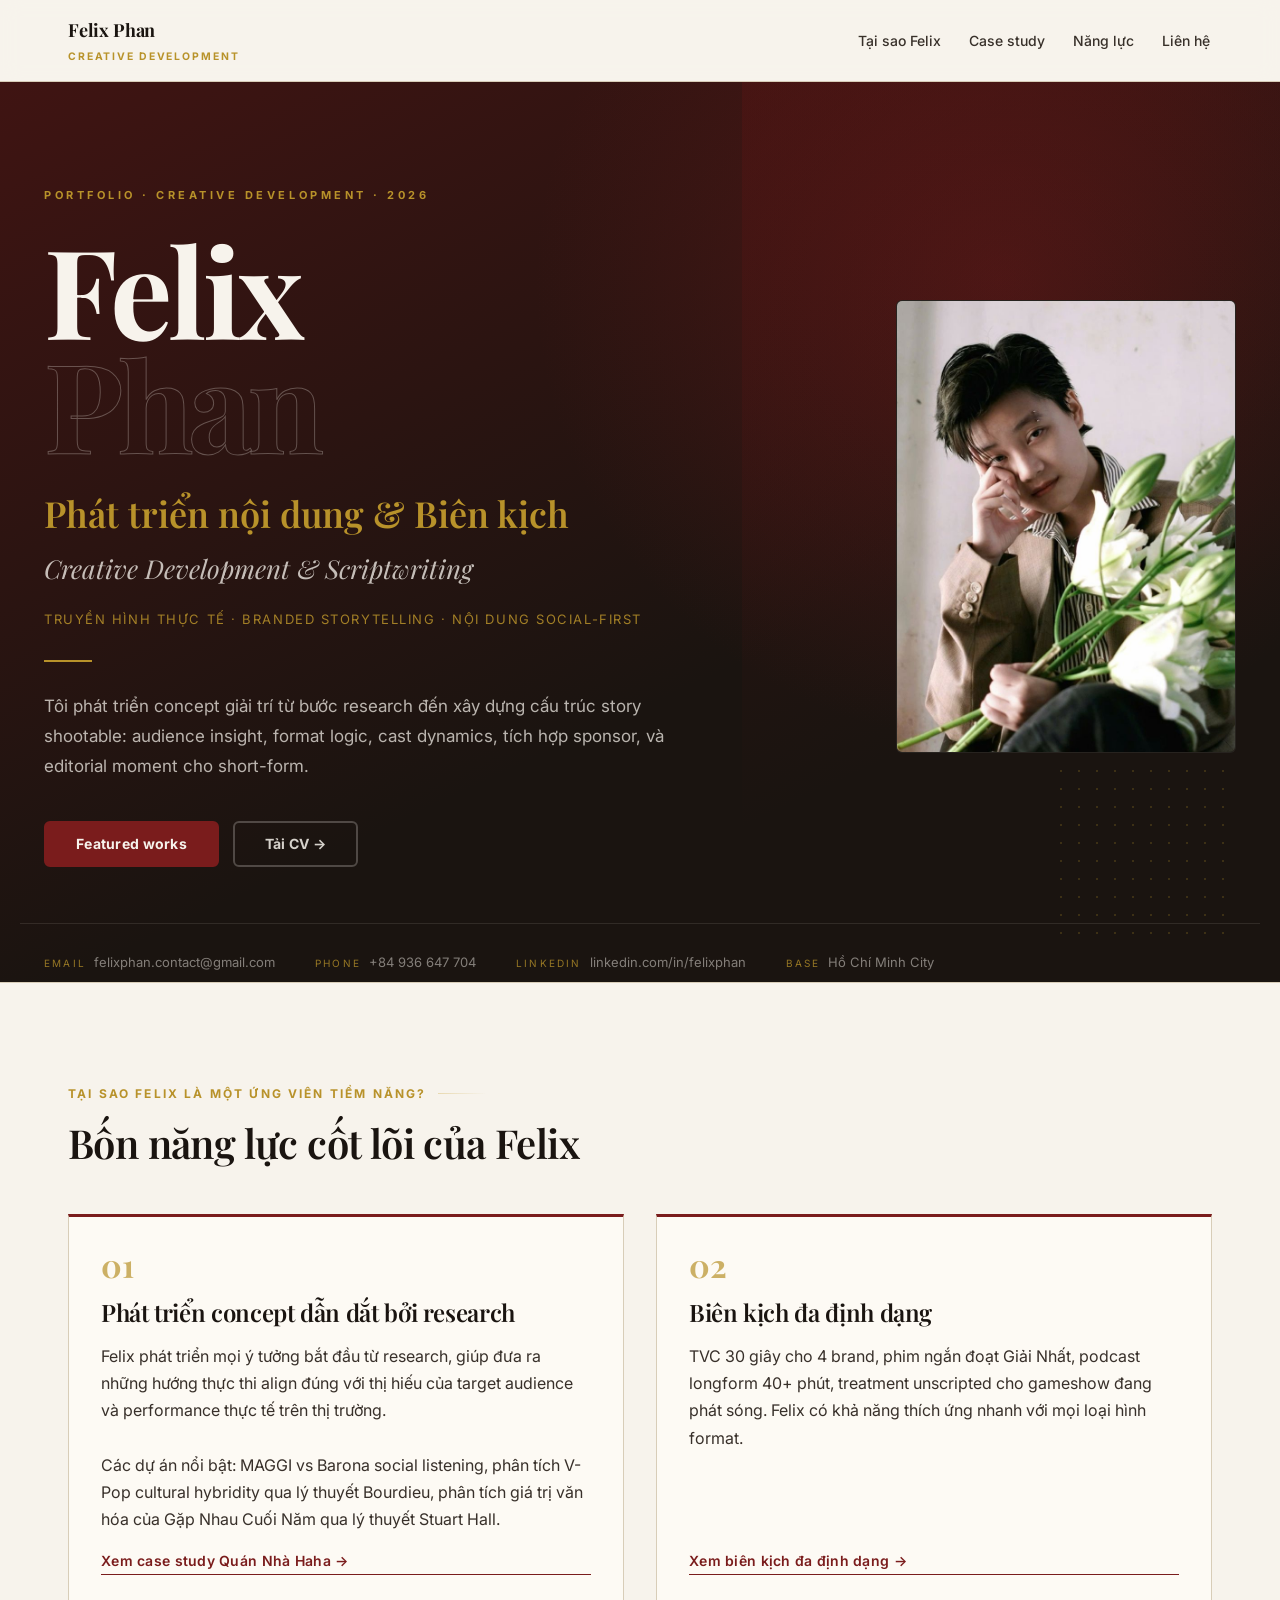
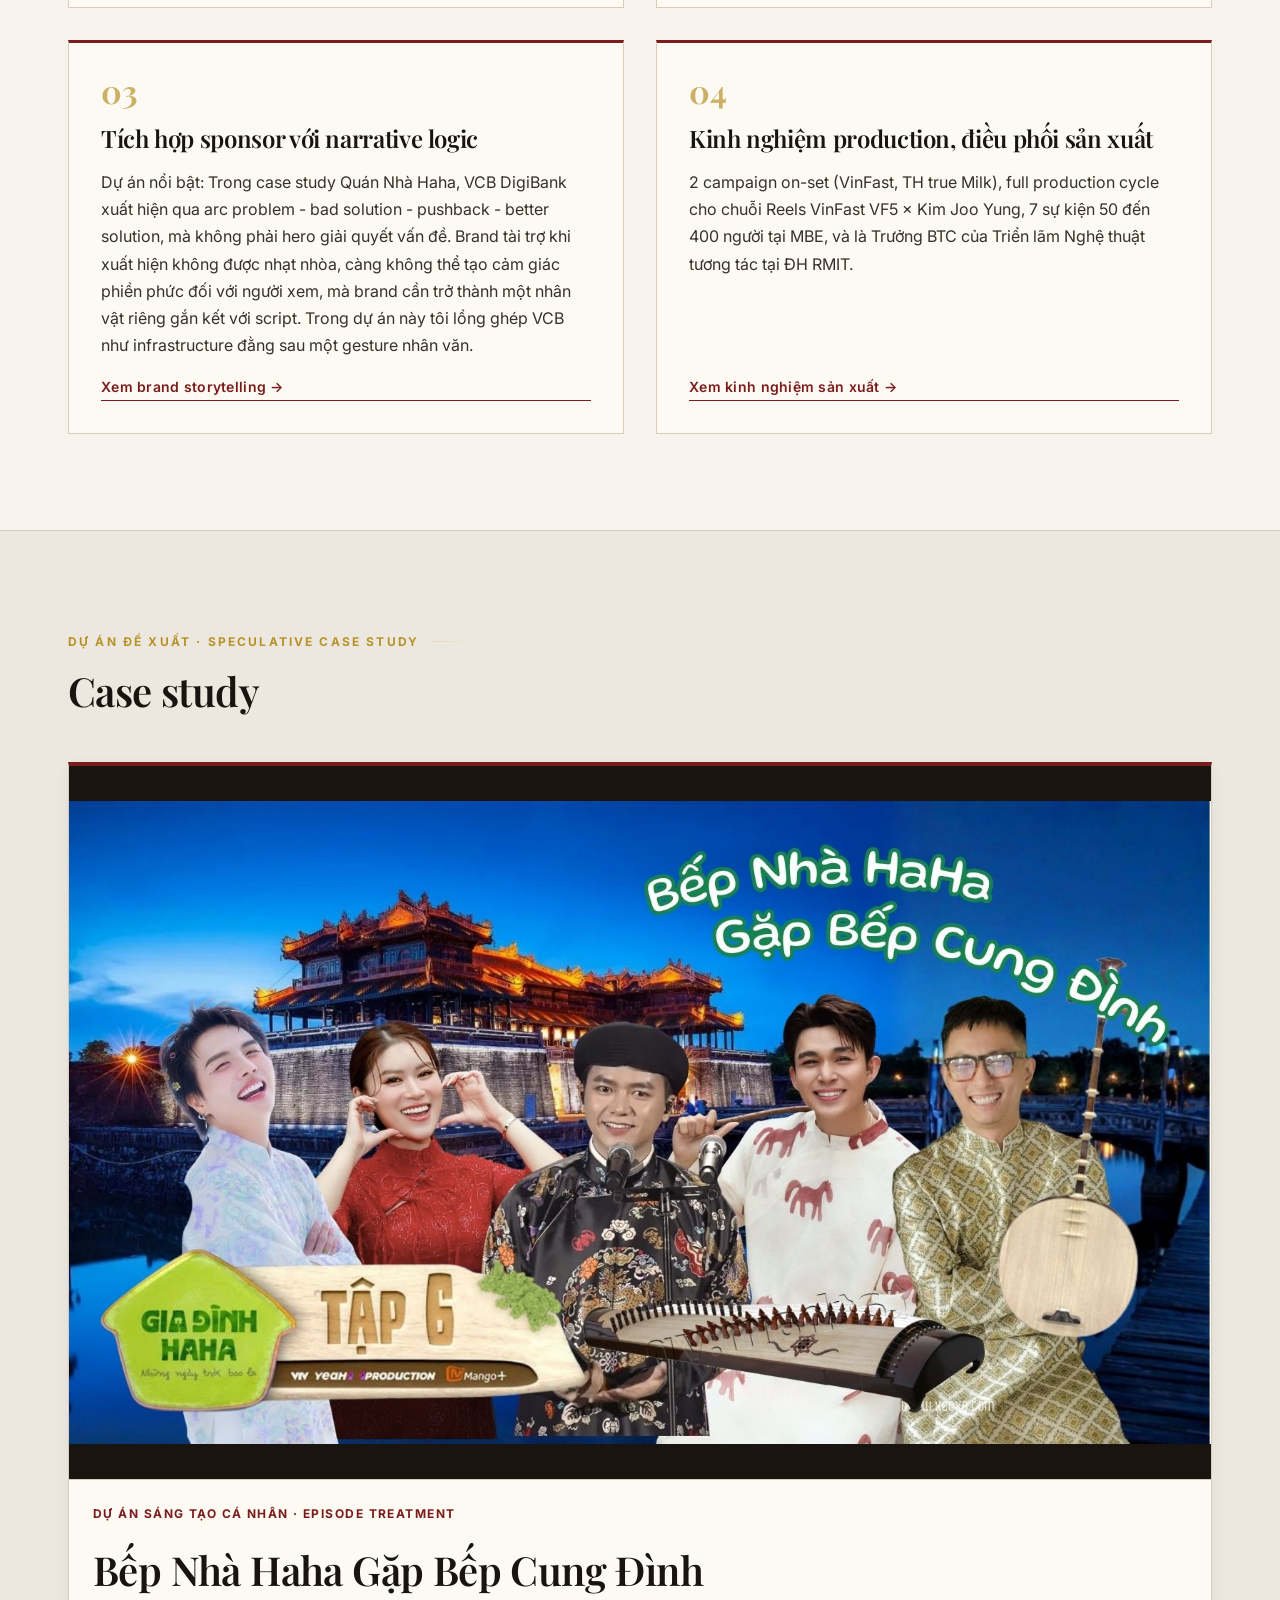
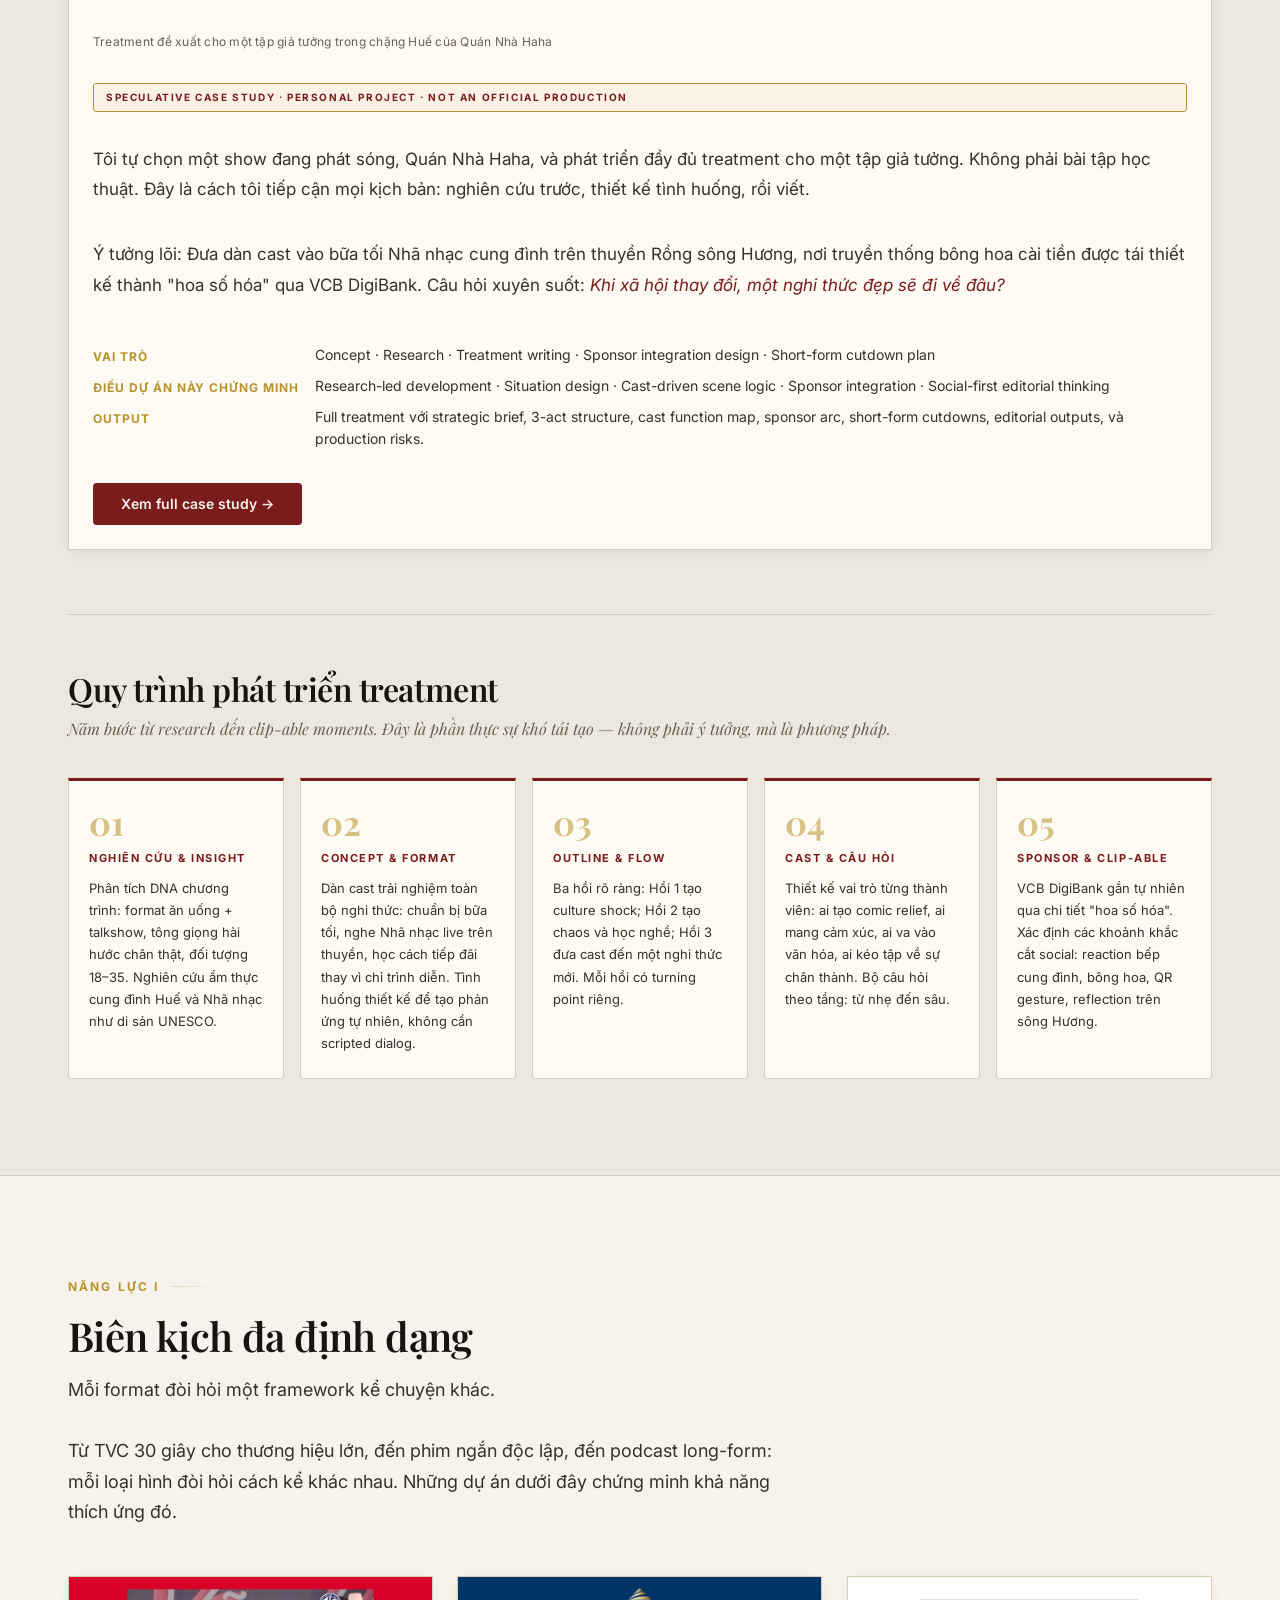
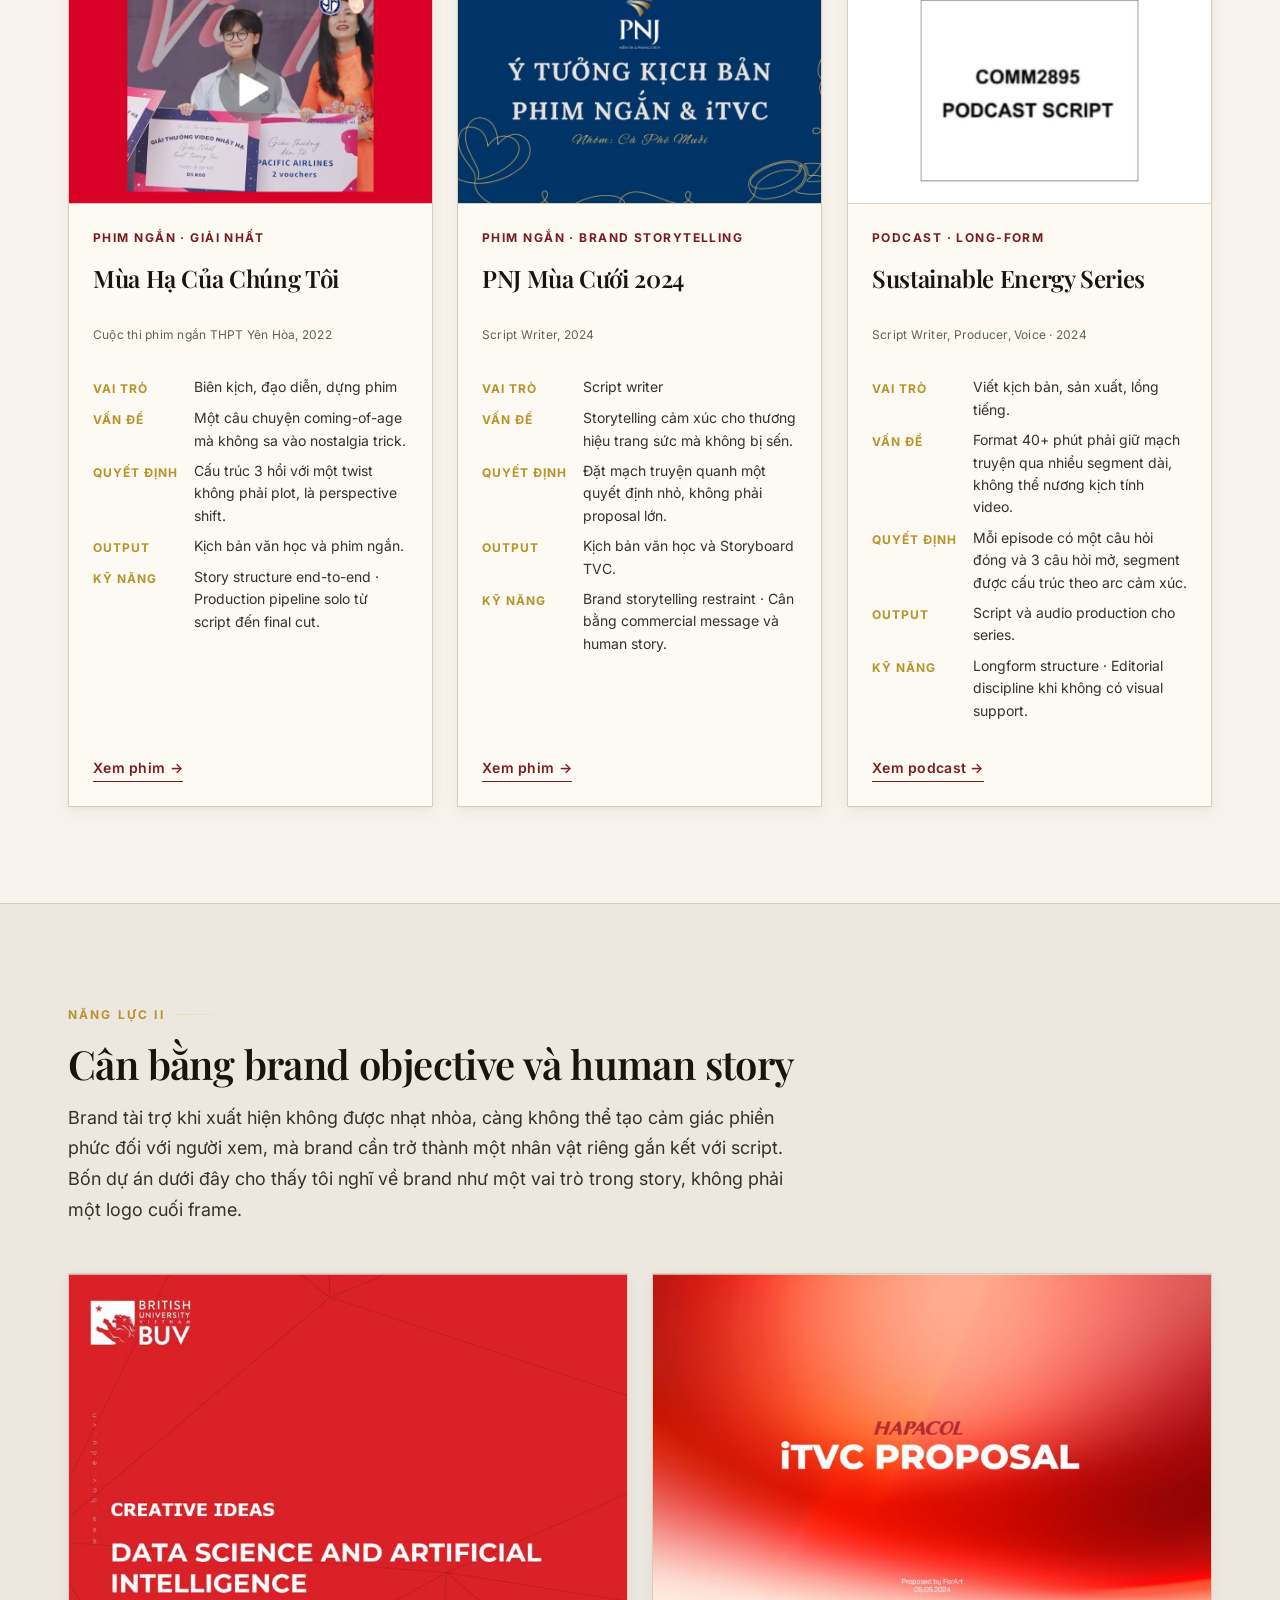
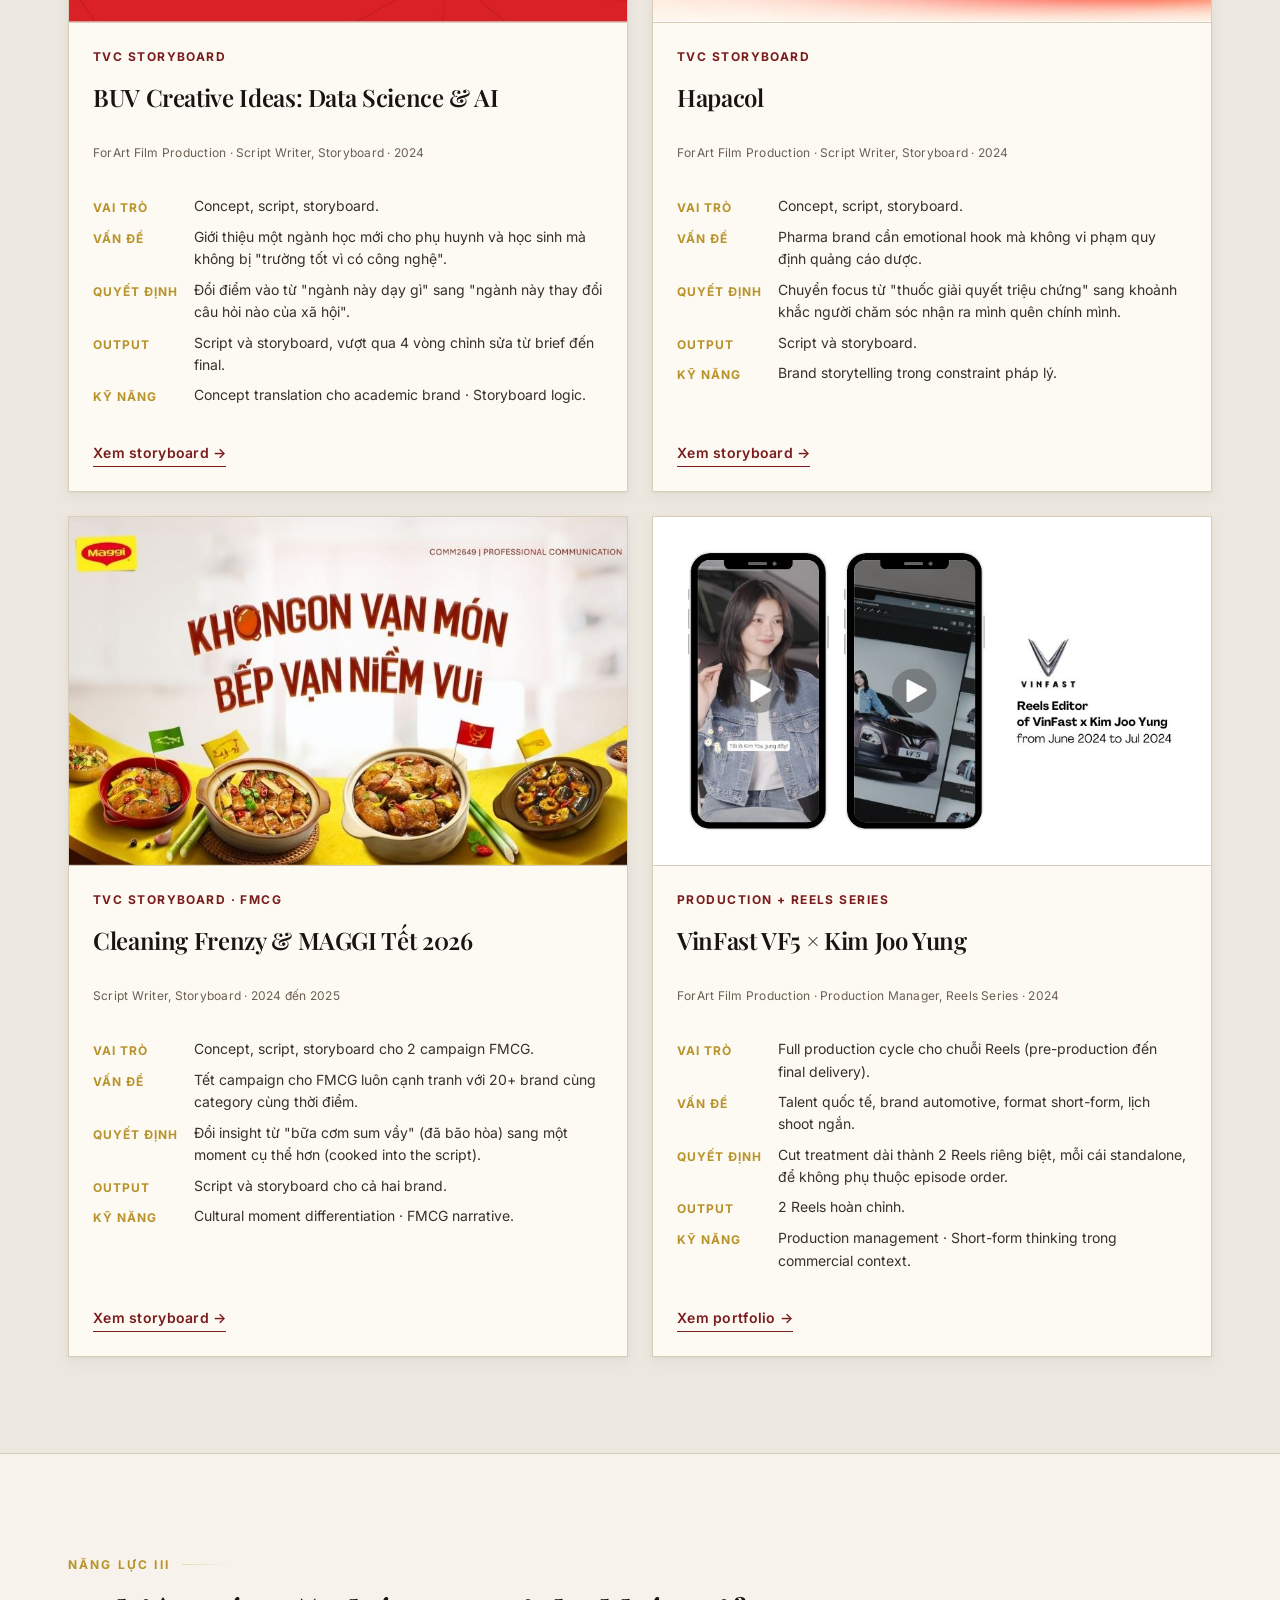
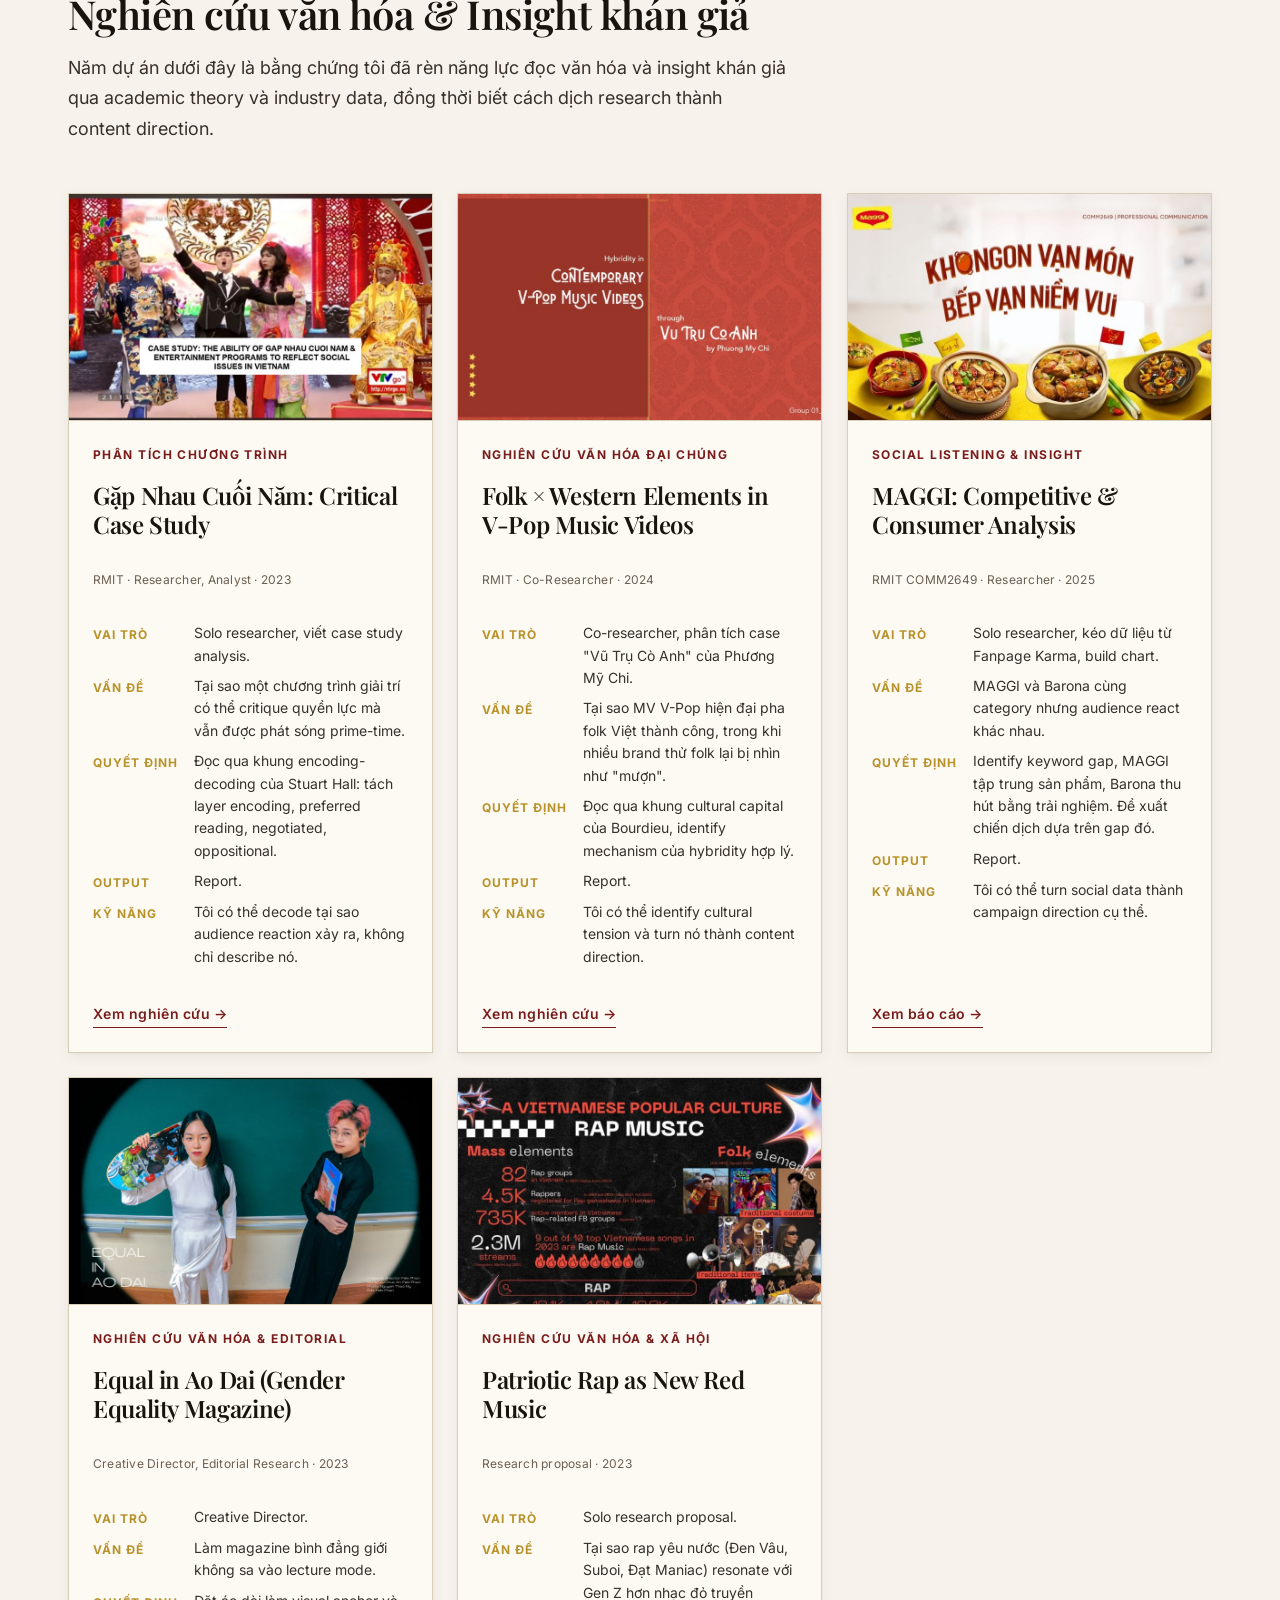
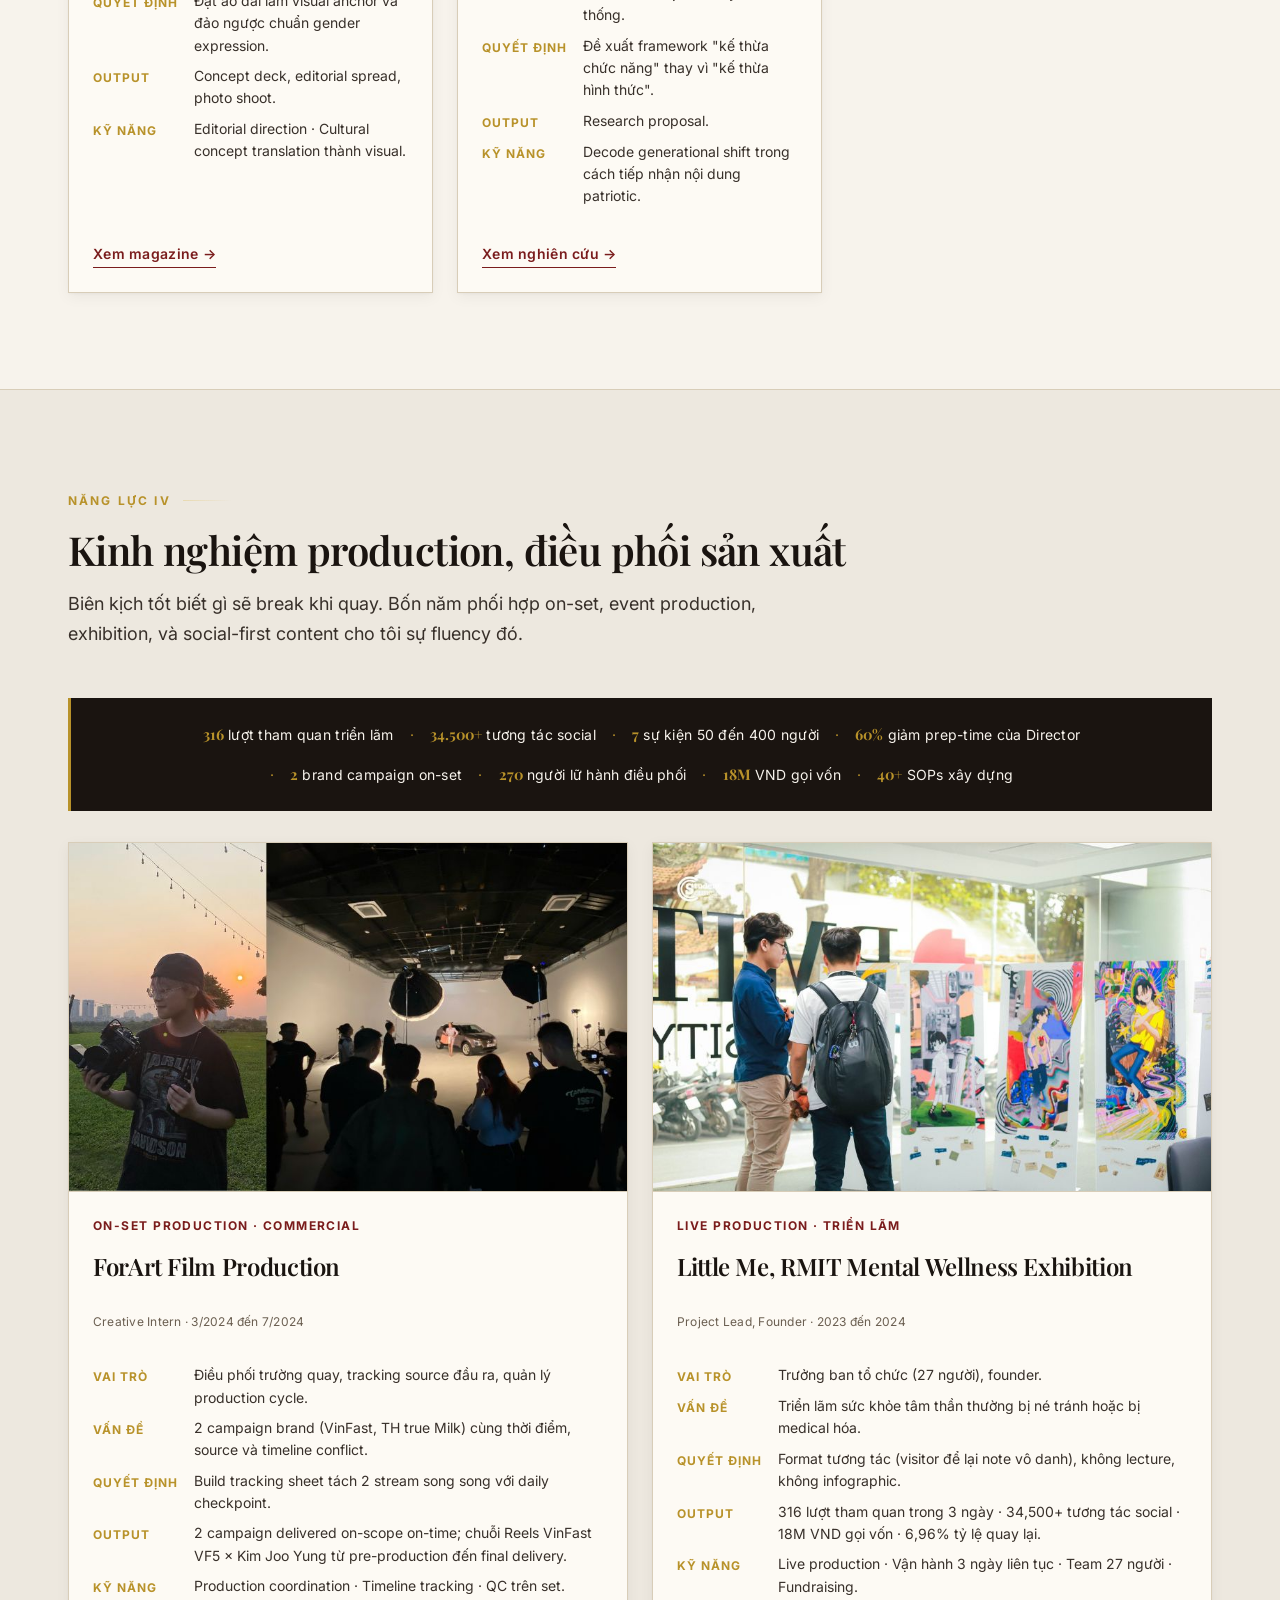
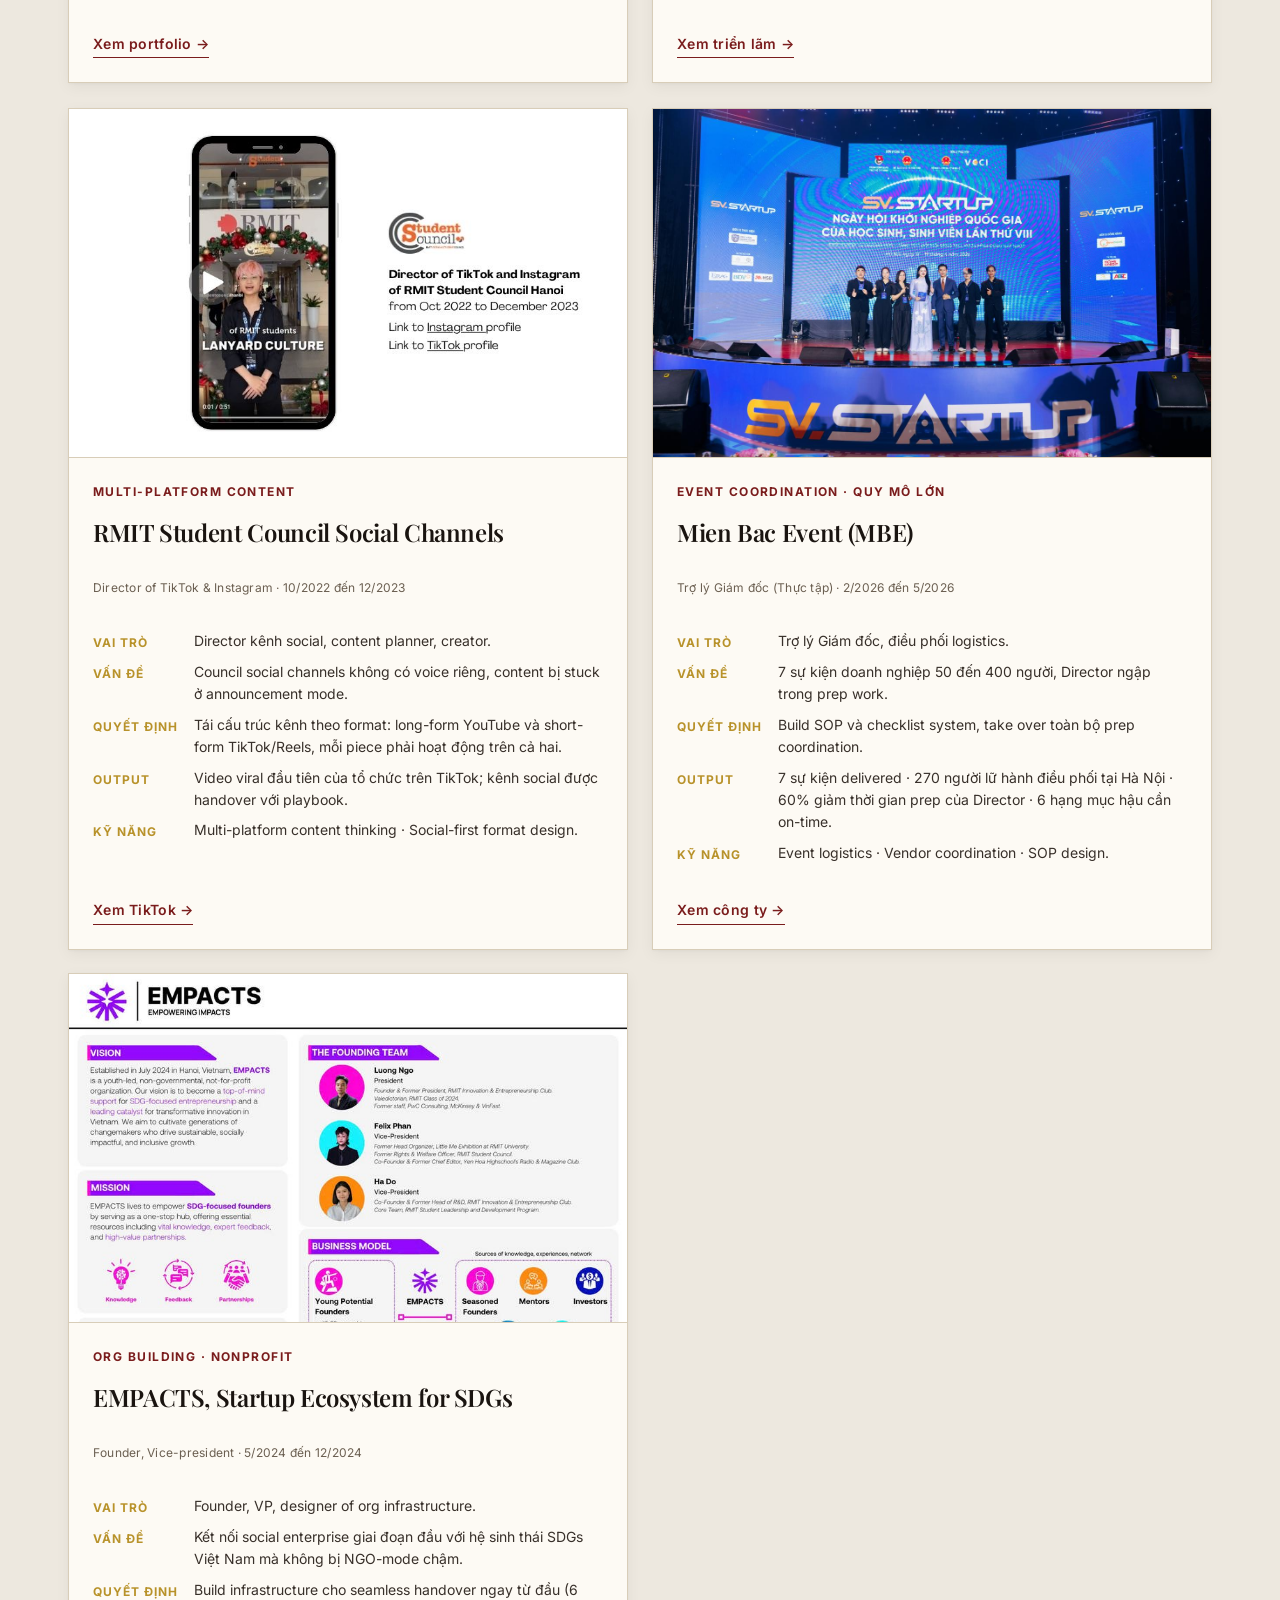
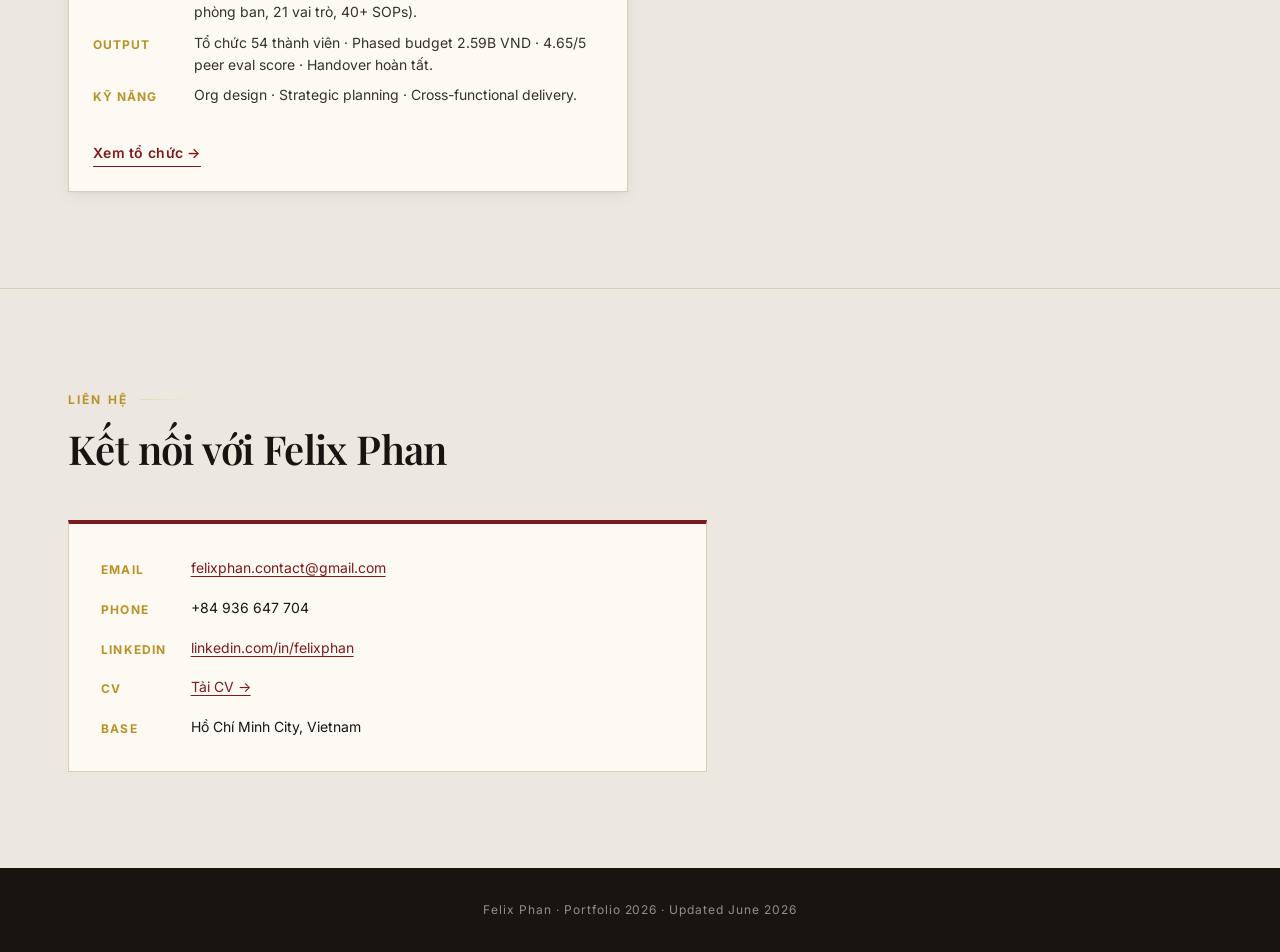
==== commit 09964dd7: "Unify design system across portfolio + case study; add interactive UX Design system - Single token s" ====
--- a/index.html
+++ b/index.html
@@ -14,7 +14,7 @@
 <meta content="images/hero-portrait.jpg" property="og:image"/>
 <link href="https://fonts.googleapis.com" rel="preconnect"/>
 <link crossorigin="" href="https://fonts.gstatic.com" rel="preconnect"/>
-<link href="https://fonts.googleapis.com/css2?family=Cormorant+Garamond:ital,wght@0,400;0,500;0,600;0,700;1,400;1,500&amp;family=Inter:wght@400;500;600;700&amp;family=Source+Serif+4:ital,wght@0,400;0,500;0,600;1,400&amp;display=swap" rel="stylesheet"/>
+<link href="https://fonts.googleapis.com/css2?family=Playfair+Display:ital,wght@0,400;0,500;0,600;0,700;1,400;1,500;1,600&amp;family=Inter:wght@300;400;500;600;700&amp;display=swap" rel="stylesheet"/>
 <link href="assets/css/style.css" rel="stylesheet"/>
 <style>
     /* Hero format adapted from uploaded reference index(1).html. Kept inside index so this working file can be reviewed independently. */
@@ -27,13 +27,23 @@
     .hero--cover {
       min-height: 100vh;
       position: relative;
-      background: #181818;
-      color: #fff;
+      background: var(--color-ink);
+      color: var(--color-paper);
       display: flex;
       flex-direction: column;
       justify-content: center;
       overflow: hidden;
       padding: 0;
+    }
+
+    .hero--cover::before {
+      content: '';
+      position: absolute;
+      inset: 0;
+      background:
+        radial-gradient(circle at 78% 22%, rgba(122, 28, 28, .42), transparent 38%),
+        linear-gradient(155deg, rgba(94, 20, 20, .55) 0%, transparent 62%);
+      pointer-events: none;
     }
 
     .hero-cover__accent {
@@ -42,8 +52,8 @@
       right: 0;
       width: 42%;
       height: 100%;
-      background: linear-gradient(155deg, #4a1212 0%, transparent 65%);
-      opacity: .55;
+      background: linear-gradient(155deg, var(--color-crimson-deep) 0%, transparent 65%);
+      opacity: .35;
       pointer-events: none;
     }
 
@@ -53,7 +63,7 @@
       right: 48px;
       width: 180px;
       height: 180px;
-      background-image: radial-gradient(circle, rgba(201, 169, 110, .18) 1px, transparent 1px);
+      background-image: radial-gradient(circle, rgba(184, 146, 42, .22) 1px, transparent 1px);
       background-size: 18px 18px;
       pointer-events: none;
     }
@@ -72,94 +82,102 @@
     }
 
     .hero-cover__kicker {
-      font-family: var(--font-ui, Inter, sans-serif);
+      font-family: var(--font-ui);
       font-size: 11px;
-      letter-spacing: 3.5px;
+      letter-spacing: .32em;
       text-transform: uppercase;
       font-weight: 700;
-      color: #c9a96e;
+      color: var(--color-gold);
       margin: 0 0 28px;
     }
 
     .hero-cover__name {
-      font-family: var(--font-display, 'Cormorant Garamond', Georgia, serif);
+      font-family: var(--font-display);
       font-size: clamp(72px, 10vw, 124px);
       font-weight: 700;
       line-height: .92;
-      color: #fff;
+      color: var(--color-paper);
       margin: 0;
       letter-spacing: -0.035em;
     }
 
     .hero-cover__name .outline {
-      -webkit-text-stroke: 1px rgba(255, 255, 255, .28);
+      -webkit-text-stroke: 1px rgba(247, 243, 236, .28);
       color: transparent;
       display: block;
     }
 
     .hero-cover__role {
-      font-family: var(--font-display, 'Cormorant Garamond', Georgia, serif);
+      font-family: var(--font-display);
       font-size: clamp(24px, 3vw, 36px);
       font-weight: 600;
-      color: #c9a96e;
+      color: var(--color-gold);
       margin: 24px 0 4px;
     }
 
     .hero-cover__role-en {
-      font-family: var(--font-display, 'Cormorant Garamond', Georgia, serif);
+      font-family: var(--font-display);
       font-size: clamp(18px, 2.2vw, 26px);
       font-style: italic;
-      color: rgba(255, 255, 255, .76);
+      color: rgba(247, 243, 236, .76);
       margin: 0;
     }
 
     .hero-cover__lanes {
-      font-family: var(--font-ui, Inter, sans-serif);
+      font-family: var(--font-ui);
       font-size: 13px;
-      letter-spacing: .09em;
+      letter-spacing: .12em;
       text-transform: uppercase;
-      color: rgba(201, 169, 110, .78);
+      color: rgba(184, 146, 42, .85);
       margin: 18px 0 0;
     }
 
     .hero-cover__divider {
       width: 48px;
       height: 2px;
-      background: #c9a96e;
+      background: var(--color-gold);
       margin: 30px 0;
       transform-origin: left;
     }
 
     .hero-cover__positioning {
       max-width: 620px;
-      font-family: var(--font-body, 'Source Serif 4', Georgia, serif);
-      font-size: clamp(16px, 1.5vw, 18px);
+      font-family: var(--font-body);
+      font-size: clamp(15px, 1.4vw, 17px);
       line-height: 1.75;
-      color: rgba(255, 255, 255, .68);
+      color: rgba(247, 243, 236, .72);
       margin: 0;
     }
 
-    /* ============ QNH ADDITIONS ============ */
+    .metric-num {
+      font-family: var(--font-display);
+      font-weight: 700;
+      color: var(--color-gold);
+      font-size: 1.05em;
+      letter-spacing: 0;
+    }
+
+    /* ============ QNH FEATURED ADDITIONS ============ */
     .qnh-disclaimer {
       display: inline-block;
-      margin-bottom: 14px;
+      margin-bottom: 16px;
       padding: 5px 12px;
-      border: 1px solid #c9a96e;
+      border: 1px solid var(--color-gold);
       border-radius: 3px;
-      font-family: var(--font-ui, Inter, sans-serif);
+      font-family: var(--font-ui);
       font-size: 10px;
-      font-weight: 600;
-      letter-spacing: 1.5px;
+      font-weight: 700;
+      letter-spacing: .16em;
       text-transform: uppercase;
-      color: #7a1c1c;
-      background: rgba(201, 169, 110, .08);
+      color: var(--color-crimson);
+      background: var(--color-gold-soft);
     }
 
     .qnh-intro {
-      font-family: var(--font-body, 'Source Serif 4', Georgia, serif);
+      font-family: var(--font-body);
       font-size: clamp(15px, 1.4vw, 17px);
       line-height: 1.8;
-      color: #38302a;
+      color: var(--color-ink-soft);
       margin: 0 0 18px;
     }
 
@@ -167,29 +185,29 @@
 
     .qnh-intro em {
       font-style: italic;
-      color: #7a1c1c;
+      color: var(--color-crimson);
     }
 
     .qnh-process {
       margin-top: 64px;
       padding-top: 56px;
-      border-top: 1px solid #d9d1c0;
+      border-top: 1px solid var(--color-rule);
     }
 
     .qnh-process__head {
-      font-family: var(--font-display, 'Cormorant Garamond', Georgia, serif);
+      font-family: var(--font-display);
       font-size: clamp(24px, 3vw, 32px);
       font-weight: 600;
-      color: #1a1410;
+      color: var(--color-ink);
       margin: 0 0 8px;
     }
 
     .qnh-process__lede {
-      font-family: var(--font-body, 'Source Serif 4', Georgia, serif);
-      font-size: 15px;
-      color: #6b5f51;
+      font-family: var(--font-display);
+      font-style: italic;
+      font-size: 16px;
+      color: var(--color-ink-muted);
       margin: 0 0 36px;
-      font-style: italic;
     }
 
     .qnh-process__grid {
@@ -199,44 +217,45 @@
     }
 
     .qnh-step {
-      background: #fff;
-      border: 1px solid #e0d7c2;
-      border-top: 3px solid #7a1c1c;
-      border-radius: 0 0 6px 6px;
+      background: var(--color-paper-warm);
+      border: 1px solid var(--color-rule);
+      border-top: 3px solid var(--color-crimson);
+      border-radius: 0 0 var(--radius-sm) var(--radius-sm);
       padding: 24px 20px;
-      transition: transform .25s ease, box-shadow .25s ease;
+      transition: transform var(--transition), box-shadow var(--transition), border-top-color var(--transition);
     }
 
     .qnh-step:hover {
-      transform: translateY(-3px);
-      box-shadow: 0 12px 28px rgba(0, 0, 0, .07);
+      transform: translateY(-4px);
+      box-shadow: var(--shadow-card-hover);
+      border-top-color: var(--color-gold);
     }
 
     .qnh-step__num {
-      font-family: var(--font-display, 'Cormorant Garamond', Georgia, serif);
-      font-size: 32px;
+      font-family: var(--font-display);
+      font-size: 34px;
       font-weight: 700;
-      color: #c9a96e;
+      color: var(--color-gold);
       opacity: .55;
       line-height: 1;
       margin: 0 0 10px;
     }
 
     .qnh-step__title {
-      font-family: var(--font-ui, Inter, sans-serif);
+      font-family: var(--font-ui);
       font-size: 11px;
       font-weight: 700;
-      letter-spacing: 1.5px;
+      letter-spacing: .14em;
       text-transform: uppercase;
-      color: #7a1c1c;
+      color: var(--color-crimson);
       margin: 0 0 10px;
     }
 
     .qnh-step__body {
-      font-family: var(--font-ui, Inter, sans-serif);
+      font-family: var(--font-ui);
       font-size: 13px;
-      line-height: 1.65;
-      color: #4a4035;
+      line-height: 1.7;
+      color: var(--color-ink-soft);
       margin: 0;
     }
 
@@ -271,28 +290,28 @@
     }
 
     .hero-cover__ctas .button--primary {
-      background: #6b1d1d;
-      border-color: #6b1d1d;
-      color: #fff;
+      background: var(--color-crimson);
+      border-color: var(--color-crimson);
+      color: var(--color-paper);
     }
 
     .hero-cover__ctas .button--primary:hover {
-      background: #8b2929;
-      border-color: #8b2929;
-      color: #fff;
+      background: var(--color-crimson-deep);
+      border-color: var(--color-crimson-deep);
+      color: var(--color-paper);
       transform: translateY(-2px);
-      box-shadow: 0 8px 24px rgba(107, 29, 29, .4);
+      box-shadow: 0 10px 28px rgba(94, 20, 20, .45);
     }
 
     .hero-cover__ctas .button--ghost {
       background: transparent;
-      border-color: rgba(255, 255, 255, .24);
-      color: rgba(255, 255, 255, .82);
+      border-color: rgba(247, 243, 236, .24);
+      color: rgba(247, 243, 236, .85);
     }
 
     .hero-cover__ctas .button--ghost:hover {
-      border-color: #c9a96e;
-      color: #c9a96e;
+      border-color: var(--color-gold);
+      color: var(--color-gold);
       background: transparent;
     }
 
@@ -301,8 +320,8 @@
       aspect-ratio: 3 / 4;
       border-radius: 6px;
       overflow: hidden;
-      border: 1px solid rgba(255, 255, 255, .08);
-      background: #111;
+      border: 1px solid rgba(247, 243, 236, .1);
+      background: #0f0b08;
     }
 
     .hero-cover__portrait img {
@@ -319,7 +338,7 @@
       max-width: 1240px;
       margin: 56px auto 0;
       padding: 28px 24px 0;
-      border-top: 1px solid rgba(255, 255, 255, .08);
+      border-top: 1px solid rgba(247, 243, 236, .1);
       display: flex;
       gap: 40px;
       flex-wrap: wrap;
@@ -327,25 +346,25 @@
 
     .hero-cover__bar a,
     .hero-cover__bar span {
-      font-family: var(--font-ui, Inter, sans-serif);
+      font-family: var(--font-ui);
       font-size: 13px;
-      color: rgba(255, 255, 255, .42);
+      color: rgba(247, 243, 236, .48);
       text-decoration: none;
-      transition: color .25s ease;
+      transition: color var(--transition);
     }
 
     .hero-cover__bar a:hover {
-      color: #c9a96e;
+      color: var(--color-gold);
     }
 
     .hero-cover__bar .lbl {
       display: inline-block;
       margin-right: 8px;
       font-size: 10px;
-      letter-spacing: 2px;
+      letter-spacing: .22em;
       text-transform: uppercase;
-      color: #c9a96e;
-      opacity: .72;
+      color: var(--color-gold);
+      opacity: .78;
     }
 
     @media (max-width: 1024px) {
@@ -382,47 +401,21 @@
     }
 
 
-    /* Fix QNH featured image ratio: show full artwork instead of cropping it. */
+    /* QNH featured card: full artwork visible, image above content. */
+    #case-study .proof-card--featured {
+      display: block;
+      overflow: hidden;
+    }
+
     #case-study .proof-card--featured .proof-card__media {
+      width: 100%;
       min-height: 0;
-      background: #181818;
+      border-bottom: var(--border-thin);
+      background: var(--color-ink);
       display: flex;
       align-items: center;
       justify-content: center;
-      overflow: hidden;
       padding: 0;
-    }
-
-    #case-study .proof-card--featured .proof-card__media img {
-      width: 100%;
-      height: auto;
-      max-height: 560px;
-      object-fit: contain;
-      display: block;
-      background: #181818;
-    }
-
-    @media (min-width: 1024px) {
-      #case-study .proof-card--featured {
-        grid-template-columns: minmax(0, 1.05fr) minmax(0, .95fr);
-        align-items: stretch;
-      }
-    }
-
-  
-
-    /* Final QNH card layout: image above, content below, full artwork visible. */
-    #case-study .proof-card--featured {
-      display: block !important;
-      grid-template-columns: 1fr !important;
-      overflow: hidden;
-    }
-
-    #case-study .proof-card--featured .proof-card__media {
-      width: 100%;
-      min-height: 0;
-      border-bottom: var(--border-thin, 1px solid #d9d1c0);
-      background: #181818;
     }
 
     #case-study .proof-card--featured .proof-card__media img {
@@ -431,7 +424,7 @@
       max-height: none;
       object-fit: contain;
       display: block;
-      background: #181818;
+      background: var(--color-ink);
     }
 </style>
 </head>
@@ -492,30 +485,30 @@
 <!-- ============== WHY FELIX ============== -->
 <section aria-labelledby="why-title" class="section" id="why">
 <div class="container">
-<div class="section-head">
+<div class="section-head reveal">
 <span class="eyebrow">TẠI SAO FELIX LÀ MỘT ỨNG VIÊN TIỀM NĂNG?</span>
 <h2 id="why-title">Bốn năng lực cốt lõi của Felix</h2>
 </div>
 <div class="snapshot-grid">
-<article class="snapshot-card">
+<article class="snapshot-card reveal">
 <div class="snapshot-card__num">01</div>
 <h3>Phát triển concept dẫn dắt bởi research</h3>
 <p>Felix phát triển mọi ý tưởng bắt đầu từ research, giúp đưa ra những hướng thực thi align đúng với thị hiếu của target audience và performance thực tế trên thị trường.<br/><br/>Các dự án nổi bật: MAGGI vs Barona social listening, phân tích V-Pop cultural hybridity qua lý thuyết Bourdieu, phân tích giá trị văn hóa của Gặp Nhau Cuối Năm qua lý thuyết Stuart Hall.</p>
 <a class="link-arrow" href="#case-study">Xem case study Quán Nhà Haha →</a>
 </article>
-<article class="snapshot-card">
+<article class="snapshot-card reveal">
 <div class="snapshot-card__num">02</div>
 <h3>Biên kịch đa định dạng</h3>
 <p>TVC 30 giây cho 4 brand, phim ngắn đoạt Giải Nhất, podcast longform 40+ phút, treatment unscripted cho gameshow đang phát sóng. Felix có khả năng thích ứng nhanh với mọi loại hình format.</p>
 <a class="link-arrow" href="#pillar-1">Xem biên kịch đa định dạng →</a>
 </article>
-<article class="snapshot-card">
+<article class="snapshot-card reveal">
 <div class="snapshot-card__num">03</div>
 <h3>Tích hợp sponsor với narrative logic</h3>
 <p>Dự án nổi bật: Trong case study Quán Nhà Haha, VCB DigiBank xuất hiện qua arc problem - bad solution - pushback - better solution, mà không phải hero giải quyết vấn đề. Brand tài trợ khi xuất hiện không được nhạt nhòa, càng không thể tạo cảm giác phiền phức đối với người xem, mà brand cần trở thành một nhân vật riêng gắn kết với script. Trong dự án này tôi lồng ghép VCB như infrastructure đằng sau một gesture nhân văn.</p>
 <a class="link-arrow" href="#pillar-2">Xem brand storytelling →</a>
 </article>
-<article class="snapshot-card">
+<article class="snapshot-card reveal">
 <div class="snapshot-card__num">04</div>
 <h3>Kinh nghiệm production, điều phối sản xuất</h3>
 <p>2 campaign on-set (VinFast, TH true Milk), full production cycle cho chuỗi Reels VinFast VF5 × Kim Joo Yung, 7 sự kiện 50 đến 400 người tại MBE, và là Trưởng BTC của Triển lãm Nghệ thuật tương tác tại ĐH RMIT.</p>
@@ -527,11 +520,11 @@
 <!-- ============== FEATURED CASE STUDY ============== -->
 <section aria-labelledby="case-title" class="section section--alt" id="case-study">
 <div class="container">
-<div class="section-head">
+<div class="section-head reveal">
 <span class="eyebrow">DỰ ÁN ĐỀ XUẤT · SPECULATIVE CASE STUDY</span>
 <h2 id="case-title">Case study</h2>
 </div>
-<article class="proof-card proof-card--featured">
+<article class="proof-card proof-card--featured reveal">
 <div class="proof-card__media">
 <img alt="Cover treatment Quán Nhà Haha, chặng Huế, tone ấm" height="800" loading="lazy" src="images/qnh-Treatment.jpg" width="1200"/>
 </div>
@@ -560,27 +553,27 @@
 <h3 class="qnh-process__head">Quy trình phát triển treatment</h3>
 <p class="qnh-process__lede">Năm bước từ research đến clip-able moments. Đây là phần thực sự khó tái tạo — không phải ý tưởng, mà là phương pháp.</p>
 <div class="qnh-process__grid">
-<article class="qnh-step">
+<article class="qnh-step reveal">
 <p class="qnh-step__num">01</p>
 <p class="qnh-step__title">Nghiên cứu &amp; Insight</p>
 <p class="qnh-step__body">Phân tích DNA chương trình: format ăn uống + talkshow, tông giọng hài hước chân thật, đối tượng 18–35. Nghiên cứu ẩm thực cung đình Huế và Nhã nhạc như di sản UNESCO.</p>
 </article>
-<article class="qnh-step">
+<article class="qnh-step reveal">
 <p class="qnh-step__num">02</p>
 <p class="qnh-step__title">Concept &amp; Format</p>
 <p class="qnh-step__body">Dàn cast trải nghiệm toàn bộ nghi thức: chuẩn bị bữa tối, nghe Nhã nhạc live trên thuyền, học cách tiếp đãi thay vì chỉ trình diễn. Tình huống thiết kế để tạo phản ứng tự nhiên, không cần scripted dialog.</p>
 </article>
-<article class="qnh-step">
+<article class="qnh-step reveal">
 <p class="qnh-step__num">03</p>
 <p class="qnh-step__title">Outline &amp; Flow</p>
 <p class="qnh-step__body">Ba hồi rõ ràng: Hồi 1 tạo culture shock; Hồi 2 tạo chaos và học nghề; Hồi 3 đưa cast đến một nghi thức mới. Mỗi hồi có turning point riêng.</p>
 </article>
-<article class="qnh-step">
+<article class="qnh-step reveal">
 <p class="qnh-step__num">04</p>
 <p class="qnh-step__title">Cast &amp; Câu hỏi</p>
 <p class="qnh-step__body">Thiết kế vai trò từng thành viên: ai tạo comic relief, ai mang cảm xúc, ai va vào văn hóa, ai kéo tập về sự chân thành. Bộ câu hỏi theo tầng: từ nhẹ đến sâu.</p>
 </article>
-<article class="qnh-step">
+<article class="qnh-step reveal">
 <p class="qnh-step__num">05</p>
 <p class="qnh-step__title">Sponsor &amp; Clip-able</p>
 <p class="qnh-step__body">VCB DigiBank gắn tự nhiên qua chi tiết "hoa số hóa". Xác định các khoảnh khắc cắt social: reaction bếp cung đình, bông hoa, QR gesture, reflection trên sông Hương.</p>
@@ -594,13 +587,13 @@
 <!-- ============== PILLAR 1 ============== -->
 <section aria-labelledby="pillar-1-title" class="section" id="pillar-1">
 <div class="container">
-<div class="section-head">
+<div class="section-head reveal">
 <span class="eyebrow">NĂNG LỰC I</span>
 <h2 id="pillar-1-title">Biên kịch đa định dạng</h2>
 <p>Mỗi format đòi hỏi một framework kể chuyện khác.<br/><br/>Từ TVC 30 giây cho thương hiệu lớn, đến phim ngắn độc lập, đến podcast long-form: mỗi loại hình đòi hỏi cách kể khác nhau. Những dự án dưới đây chứng minh khả năng thích ứng đó.</p>
 </div>
 <div class="card-grid card-grid--3">
-<article class="proof-card">
+<article class="proof-card reveal">
 <div class="proof-card__media">
 <img alt="Still phim ngắn Mùa Hạ Của Chúng Tôi" height="500" loading="lazy" src="images/film-yenhoa.jpg" width="800"/>
 </div>
@@ -617,7 +610,7 @@
 </dl>
 <div class="proof-card__footer"><a class="link-arrow" href="https://drive.google.com/drive/folders/1OHnG1MviJQ8layw7ve0h_89JdDAPdxtA?usp=drive_link" rel="noopener noreferrer" target="_blank">Xem phim →</a></div></div>
 </article>
-<article class="proof-card">
+<article class="proof-card reveal">
 <div class="proof-card__media">
 <img alt="PNJ Mùa Cưới 2024, frame phim ngắn brand" height="500" loading="lazy" src="images/film-pnj.jpg" width="800"/>
 </div>
@@ -634,7 +627,7 @@
 </dl>
 <div class="proof-card__footer"><a class="link-arrow" href="https://drive.google.com/drive/folders/1iY9QtssZ1EflfxHWkMRDUmx5X6a86Kra?usp=drive_link" rel="noopener noreferrer" target="_blank">Xem phim →</a></div></div>
 </article>
-<article class="proof-card">
+<article class="proof-card reveal">
 <div class="proof-card__media">
 <img alt="Podcast Sustainable Energy, ảnh chủ đề" height="500" loading="lazy" src="images/podcast-energy.jpg" width="800"/>
 </div>
@@ -657,13 +650,13 @@
 <!-- ============== PILLAR 2 ============== -->
 <section aria-labelledby="pillar-2-title" class="section section--alt" id="pillar-2">
 <div class="container">
-<div class="section-head">
+<div class="section-head reveal">
 <span class="eyebrow">NĂNG LỰC II</span>
 <h2 id="pillar-2-title">Cân bằng brand objective và human story</h2>
 <p>Brand tài trợ khi xuất hiện không được nhạt nhòa, càng không thể tạo cảm giác phiền phức đối với người xem, mà brand cần trở thành một nhân vật riêng gắn kết với script. Bốn dự án dưới đây cho thấy tôi nghĩ về brand như một vai trò trong story, không phải một logo cuối frame.</p>
 </div>
 <div class="card-grid card-grid--2">
-<article class="proof-card">
+<article class="proof-card reveal">
 <div class="proof-card__media">
 <img alt="Storyboard TVC, minh họa cho dự án BUV" height="500" loading="lazy" src="images/TVC-Storyboard.jpg" width="800"/>
 </div>
@@ -680,7 +673,7 @@
 </dl>
 <div class="proof-card__footer"><a class="link-arrow" href="https://drive.google.com/drive/folders/16Ztq8YRrKhiLU_CgmkwwyTGuRpdMkndF?usp=drive_link" rel="noopener noreferrer" target="_blank">Xem storyboard →</a></div></div>
 </article>
-<article class="proof-card">
+<article class="proof-card reveal">
 <div class="proof-card__media">
 <img alt="Storyboard TVC Hapacol" height="500" loading="lazy" src="images/tvc-hapacol.jpg" width="800"/>
 </div>
@@ -697,7 +690,7 @@
 </dl>
 <div class="proof-card__footer"><a class="link-arrow" href="https://drive.google.com/drive/folders/1-6vp9rLS4MkdFyVgQ3_5Z0_l33Qj1EAN?usp=drive_link" rel="noopener noreferrer" target="_blank">Xem storyboard →</a></div></div>
 </article>
-<article class="proof-card">
+<article class="proof-card reveal">
 <div class="proof-card__media">
 <img alt="MAGGI Tết storyboard moodboard" height="500" loading="lazy" src="images/maggi.jpg" width="800"/>
 </div>
@@ -714,7 +707,7 @@
 </dl>
 <div class="proof-card__footer"><a class="link-arrow" href="https://drive.google.com/drive/folders/1CFrzP036DyAb9j6Qsgy1-P0GjKeK50IB?usp=drive_link" rel="noopener noreferrer" target="_blank">Xem storyboard →</a></div></div>
 </article>
-<article class="proof-card">
+<article class="proof-card reveal">
 <div class="proof-card__media">
 <img alt="VinFast VF5 × Kim Joo Yung, production Reels series" height="500" loading="lazy" src="images/production-vinfast.jpg" width="800"/>
 </div>
@@ -737,13 +730,13 @@
 <!-- ============== PILLAR 3 ============== -->
 <section aria-labelledby="pillar-3-title" class="section" id="pillar-3">
 <div class="container">
-<div class="section-head">
+<div class="section-head reveal">
 <span class="eyebrow">NĂNG LỰC III</span>
 <h2 id="pillar-3-title">Nghiên cứu văn hóa &amp; Insight khán giả</h2>
 <p>Năm dự án dưới đây là bằng chứng tôi đã rèn năng lực đọc văn hóa và insight khán giả qua academic theory và industry data, đồng thời biết cách dịch research thành content direction.</p>
 </div>
 <div class="card-grid card-grid--3">
-<article class="proof-card">
+<article class="proof-card reveal">
 <div class="proof-card__media">
 <img alt="Cover phân tích Gặp Nhau Cuối Năm" height="500" loading="lazy" src="images/gnkn-casestudy.jpg" width="800"/>
 </div>
@@ -760,7 +753,7 @@
 </dl>
 <div class="proof-card__footer"><a class="link-arrow" href="https://drive.google.com/file/d/1h_esiMrllZ9829aWPdjUjrEWUm2GvNQw/view?usp=drive_link" rel="noopener noreferrer" target="_blank">Xem nghiên cứu →</a></div></div>
 </article>
-<article class="proof-card">
+<article class="proof-card reveal">
 <div class="proof-card__media">
 <img alt="Phân tích V-Pop folk × western, moodboard" height="500" loading="lazy" src="images/Folk-Western-vpop.jpg" width="800"/>
 </div>
@@ -777,7 +770,7 @@
 </dl>
 <div class="proof-card__footer"><a class="link-arrow" href="https://www.canva.com/design/DAHKTkbTOjo/W_ABY2H5z5-VSm5utBqOsA/view?utm_content=DAHKTkbTOjo&amp;utm_campaign=designshare&amp;utm_medium=link2&amp;utm_source=uniquelinks&amp;utlId=h0827c1f054" rel="noopener noreferrer" target="_blank">Xem nghiên cứu →</a></div></div>
 </article>
-<article class="proof-card">
+<article class="proof-card reveal">
 <div class="proof-card__media">
 <img alt="MAGGI competitive analysis, data chart minh họa" height="500" loading="lazy" src="images/maggi.jpg" width="800"/>
 </div>
@@ -794,7 +787,7 @@
 </dl>
 <div class="proof-card__footer"><a class="link-arrow" href="https://drive.google.com/drive/folders/1kkAVvXH7BbVC1XvEaSmt6q9WWWQh_zAk?usp=drive_link" rel="noopener noreferrer" target="_blank">Xem báo cáo →</a></div></div>
 </article>
-<article class="proof-card">
+<article class="proof-card reveal">
 <div class="proof-card__media">
 <img alt="Equal in Ao Dai, editorial spread minh họa" height="500" loading="lazy" src="images/magazine-gender.jpg" width="800"/>
 </div>
@@ -811,7 +804,7 @@
 </dl>
 <div class="proof-card__footer"><a class="link-arrow" href="https://heyzine.com/flip-book/b9a49ece03.html" rel="noopener noreferrer" target="_blank">Xem magazine →</a></div></div>
 </article>
-<article class="proof-card">
+<article class="proof-card reveal">
 <div class="proof-card__media"><img alt="Patriotic Rap as New Red Music, research proposal cover" height="500" loading="lazy" src="images/research-patriotic-rap.jpg" width="800"/></div>
 <div class="proof-card__body">
 <div class="proof-card__label">NGHIÊN CỨU VĂN HÓA &amp; XÃ HỘI</div>
@@ -832,23 +825,23 @@
 <!-- ============== PILLAR 4 ============== -->
 <section aria-labelledby="pillar-4-title" class="section section--alt" id="pillar-4">
 <div class="container">
-<div class="section-head">
+<div class="section-head reveal">
 <span class="eyebrow">NĂNG LỰC IV</span>
 <h2 id="pillar-4-title">Kinh nghiệm production, điều phối sản xuất</h2>
 <p>Biên kịch tốt biết gì sẽ break khi quay. Bốn năm phối hợp on-set, event production, exhibition, và social-first content cho tôi sự fluency đó.</p>
 </div>
-<div aria-label="Số liệu production" class="metric-strip" role="list">
-<span role="listitem">316 lượt tham quan triển lãm</span>
-<span role="listitem">34,500+ tương tác social</span>
-<span role="listitem">7 sự kiện 50 đến 400 người</span>
-<span role="listitem">60% giảm prep-time của Director</span>
-<span role="listitem">2 brand campaign on-set</span>
-<span role="listitem">270 người lữ hành điều phối</span>
-<span role="listitem">18M VND gọi vốn</span>
-<span role="listitem">40+ SOPs xây dựng</span>
+<div aria-label="Số liệu production" class="metric-strip reveal" role="list">
+<span role="listitem"><span class="metric-num" data-counter="316">316</span> lượt tham quan triển lãm</span>
+<span role="listitem"><span class="metric-num" data-counter="34500" data-counter-suffix="+">34,500+</span> tương tác social</span>
+<span role="listitem"><span class="metric-num" data-counter="7">7</span> sự kiện 50 đến 400 người</span>
+<span role="listitem"><span class="metric-num" data-counter="60" data-counter-suffix="%">60%</span> giảm prep-time của Director</span>
+<span role="listitem"><span class="metric-num" data-counter="2">2</span> brand campaign on-set</span>
+<span role="listitem"><span class="metric-num" data-counter="270">270</span> người lữ hành điều phối</span>
+<span role="listitem"><span class="metric-num" data-counter="18" data-counter-suffix="M">18M</span> VND gọi vốn</span>
+<span role="listitem"><span class="metric-num" data-counter="40" data-counter-suffix="+">40+</span> SOPs xây dựng</span>
 </div>
 <div class="card-grid card-grid--2">
-<article class="proof-card">
+<article class="proof-card reveal">
 <div class="proof-card__media">
 <img alt="On-set ForArt Film Production, trường quay" height="500" loading="lazy" src="images/ForArt.jpg" width="800"/>
 </div>
@@ -865,7 +858,7 @@
 </dl>
 <div class="proof-card__footer"><a class="link-arrow" href="https://www.facebook.com/share/p/1952CNpUKZ/" rel="noopener noreferrer" target="_blank">Xem portfolio →</a></div></div>
 </article>
-<article class="proof-card">
+<article class="proof-card reveal">
 <div class="proof-card__media">
 <img alt="Triển lãm Little Me, khu vực tương tác" height="500" loading="lazy" src="images/Little-Me.jpg" width="800"/>
 </div>
@@ -882,7 +875,7 @@
 </dl>
 <div class="proof-card__footer"><a class="link-arrow" href="https://drive.google.com/drive/folders/1FiBLLSjVYBPSGc2WvJgVemFod2fg4s49" rel="noopener noreferrer" target="_blank">Xem triển lãm →</a></div></div>
 </article>
-<article class="proof-card">
+<article class="proof-card reveal">
 <div class="proof-card__media">
 <img alt="RMIT Student Council social content, ảnh kênh" height="500" loading="lazy" src="images/rmit-social.jpg" width="800"/>
 </div>
@@ -899,7 +892,7 @@
 </dl>
 <div class="proof-card__footer"><a class="link-arrow" href="https://www.tiktok.com/@rmitstudentcouncilhanoi" rel="noopener noreferrer" target="_blank">Xem TikTok →</a></div></div>
 </article>
-<article class="proof-card">
+<article class="proof-card reveal">
 <div class="proof-card__media">
 <img alt="Sự kiện MBE Mien Bac Event, không gian doanh nghiệp" height="500" loading="lazy" src="images/mbe.jpg" width="800"/>
 </div>
@@ -916,7 +909,7 @@
 </dl>
 <div class="proof-card__footer"><a class="link-arrow" href="https://sukienmienbac.vn/su-kien-mien-bac-event/" rel="noopener noreferrer" target="_blank">Xem công ty →</a></div></div>
 </article>
-<article class="proof-card">
+<article class="proof-card reveal">
 <div class="proof-card__media">
 <img alt="EMPACTS, tổ chức kết nối startup ecosystem for SDGs" height="500" loading="lazy" src="images/empacts-org.jpg" width="800"/>
 </div>
@@ -941,7 +934,7 @@
 <!-- ============== CONTACT ============== -->
 <section aria-labelledby="contact-title" class="section section--alt" id="contact">
 <div class="container">
-<div class="section-head">
+<div class="section-head reveal">
 <span class="eyebrow">LIÊN HỆ</span>
 <h2 id="contact-title">Kết nối với Felix Phan</h2>
 </div>
--- a/assets/css/style.css
+++ b/assets/css/style.css
@@ -1,25 +1,36 @@
 /* =========================================================
    Felix Phan Portfolio 2026
    Single stylesheet, mobile-first, no framework.
+   Unified design system — shared with case-study pages.
    ========================================================= */
 
 :root {
-  --color-paper: #faf7f2;
-  --color-paper-deep: #f2ede3;
-  --color-ink: #1a1a1a;
-  --color-ink-soft: #2a2a2a;
-  --color-ink-muted: #5a5650;
-
+  /* Surfaces */
+  --color-paper: #f7f3ec;
+  --color-paper-deep: #ede8df;
+  --color-paper-warm: #fdfaf4;
+  --color-ink: #1a1410;
+  --color-ink-2: #251c16;
+  --color-ink-soft: #38302a;
+  --color-ink-muted: #6b5f51;
+
+  /* Brand */
   --color-crimson: #7a1c1c;
   --color-crimson-deep: #5e1414;
-  --color-gold: #8a7a4a;
-  --color-gold-deep: #6b5d35;
-
-  --color-rule: #d9d1c0;
+  --color-crimson-soft: rgba(122, 28, 28, .08);
+  --color-gold: #b8922a;
+  --color-gold-deep: #8a7a4a;
+  --color-gold-pale: #e8d9b0;
+  --color-gold-soft: rgba(184, 146, 42, .08);
+  --color-river: #2a4a5a;
+
+  /* Rules */
+  --color-rule: #d8cdb8;
   --color-rule-soft: #e8e2d2;
 
-  --font-display: 'Cormorant Garamond', Georgia, serif;
-  --font-body: 'Source Serif 4', Georgia, serif;
+  /* Type */
+  --font-display: 'Playfair Display', Georgia, serif;
+  --font-body: 'Inter', -apple-system, system-ui, sans-serif;
   --font-ui: 'Inter', -apple-system, system-ui, sans-serif;
 
   --text-xs: 0.75rem;
@@ -32,6 +43,7 @@
   --text-4xl: 3.5rem;
   --text-5xl: 5rem;
 
+  /* Space */
   --space-1: 0.5rem;
   --space-2: 1rem;
   --space-3: 1.5rem;
@@ -51,10 +63,12 @@
   --border-medium: 2px solid var(--color-rule);
   --border-accent: 2px solid var(--color-crimson);
 
-  --shadow-card: 0 1px 3px rgba(26, 26, 26, 0.04), 0 4px 12px rgba(26, 26, 26, 0.04);
-  --shadow-card-hover: 0 2px 6px rgba(26, 26, 26, 0.06), 0 8px 24px rgba(26, 26, 26, 0.08);
-
-  --transition: 200ms ease-out;
+  --shadow-card: 0 1px 3px rgba(26, 20, 16, .04), 0 4px 14px rgba(26, 20, 16, .05);
+  --shadow-card-hover: 0 4px 12px rgba(26, 20, 16, .07), 0 18px 38px rgba(26, 20, 16, .11);
+
+  --ease-out: cubic-bezier(.22, .61, .36, 1);
+  --transition: 240ms var(--ease-out);
+  --transition-slow: 480ms var(--ease-out);
 }
 
 @media (max-width: 640px) {
@@ -68,15 +82,8 @@
 }
 
 /* ---------- Reset ---------- */
-*,
-*::before,
-*::after {
-  box-sizing: border-box;
-}
-
-* {
-  margin: 0;
-}
+*, *::before, *::after { box-sizing: border-box; }
+* { margin: 0; }
 
 html {
   scroll-behavior: smooth;
@@ -85,53 +92,45 @@
 
 @media (prefers-reduced-motion: reduce) {
   html { scroll-behavior: auto; }
+  *, *::before, *::after {
+    animation-duration: 0ms !important;
+    animation-iteration-count: 1 !important;
+    transition-duration: 0ms !important;
+  }
 }
 
 body {
   font-family: var(--font-body);
   font-size: var(--text-base);
-  line-height: 1.6;
-  color: var(--color-ink);
+  line-height: 1.65;
+  color: var(--color-ink-soft);
   background: var(--color-paper);
   -webkit-font-smoothing: antialiased;
   text-rendering: optimizeLegibility;
 }
 
-img,
-picture,
-svg {
-  display: block;
-  max-width: 100%;
-  height: auto;
-}
-
-ul,
-ol {
-  padding-left: 1.25rem;
-}
+img, picture, svg { display: block; max-width: 100%; height: auto; }
+ul, ol { padding-left: 1.25rem; }
 
 /* ---------- Typography ---------- */
-h1,
-h2,
-h3,
-.display {
+h1, h2, h3, .display {
   font-family: var(--font-display);
-  font-weight: 500;
+  font-weight: 600;
   line-height: 1.15;
-  letter-spacing: -0.01em;
+  letter-spacing: -0.015em;
   color: var(--color-ink);
 }
 
-h1 { font-size: var(--text-5xl); }
+h1 { font-size: var(--text-5xl); font-weight: 700; }
 h2 { font-size: var(--text-3xl); }
 h3 { font-size: var(--text-2xl); }
-h4 { font-family: var(--font-display); font-size: var(--text-xl); font-weight: 500; line-height: 1.2; }
+h4 { font-family: var(--font-display); font-size: var(--text-xl); font-weight: 600; line-height: 1.2; }
 
 .eyebrow {
   font-family: var(--font-ui);
   font-size: var(--text-xs);
-  font-weight: 600;
-  letter-spacing: 0.12em;
+  font-weight: 700;
+  letter-spacing: 0.18em;
   text-transform: uppercase;
   color: var(--color-gold);
 }
@@ -147,8 +146,8 @@
 .label {
   font-family: var(--font-ui);
   font-size: var(--text-xs);
-  font-weight: 600;
-  letter-spacing: 0.08em;
+  font-weight: 700;
+  letter-spacing: 0.12em;
   text-transform: uppercase;
   color: var(--color-crimson);
 }
@@ -160,7 +159,7 @@
   text-decoration: underline;
   text-decoration-thickness: 1px;
   text-underline-offset: 3px;
-  transition: var(--transition);
+  transition: color var(--transition);
 }
 
 a:hover { color: var(--color-crimson-deep); }
@@ -171,7 +170,7 @@
 }
 
 *:focus-visible {
-  outline: 2px solid var(--color-crimson);
+  outline: 2px solid var(--color-gold);
   outline-offset: 3px;
 }
 
@@ -184,7 +183,7 @@
   color: var(--color-paper);
   padding: var(--space-2) var(--space-3);
   font-family: var(--font-ui);
-  font-weight: 600;
+  font-weight: 700;
   text-decoration: none;
   z-index: 1000;
 }
@@ -203,13 +202,8 @@
   padding-inline: var(--gutter);
 }
 
-@media (min-width: 640px) {
-  .container { padding-inline: var(--space-4); }
-}
-
-@media (min-width: 1024px) {
-  .container { padding-inline: var(--space-5); }
-}
+@media (min-width: 640px) { .container { padding-inline: var(--space-4); } }
+@media (min-width: 1024px) { .container { padding-inline: var(--space-5); } }
 
 /* ---------- Section ---------- */
 .section {
@@ -218,13 +212,8 @@
 }
 
 .section--tight { padding-block: var(--space-5); }
-
 .section--alt { background: var(--color-paper-deep); }
-
-.section--hero {
-  padding-block: var(--space-6) var(--space-7);
-  border-top: none;
-}
+.section--hero { padding-block: var(--space-6) var(--space-7); border-top: none; }
 
 .section-head {
   margin-bottom: var(--space-5);
@@ -232,26 +221,97 @@
 }
 
 .section-head .eyebrow {
-  display: block;
-  margin-bottom: var(--space-1);
-}
-
-.section-head h2 {
+  display: inline-flex;
+  align-items: center;
+  gap: 12px;
   margin-bottom: var(--space-2);
 }
+
+.section-head .eyebrow::after {
+  content: '';
+  width: 48px;
+  height: 1px;
+  background: linear-gradient(to right, var(--color-gold-pale), transparent);
+}
+
+.section-head h2 { margin-bottom: var(--space-2); }
 
 .section-head p {
   color: var(--color-ink-soft);
   font-size: var(--text-lg);
   max-width: var(--max-width-prose);
-}
+  line-height: 1.7;
+}
+
+/* ---------- Scroll progress + back to top ---------- */
+.scroll-progress {
+  position: fixed;
+  top: 0;
+  left: 0;
+  height: 2px;
+  width: 0%;
+  background: linear-gradient(to right, var(--color-crimson), var(--color-gold));
+  z-index: 999;
+  transition: width 80ms linear;
+  pointer-events: none;
+}
+
+.back-to-top {
+  position: fixed;
+  right: 24px;
+  bottom: 24px;
+  width: 44px;
+  height: 44px;
+  border-radius: 50%;
+  border: 1px solid var(--color-gold);
+  background: var(--color-ink);
+  color: var(--color-gold);
+  font-family: var(--font-ui);
+  font-size: 18px;
+  font-weight: 700;
+  cursor: pointer;
+  z-index: 800;
+  opacity: 0;
+  transform: translateY(20px);
+  pointer-events: none;
+  transition: opacity var(--transition), transform var(--transition), background var(--transition), color var(--transition);
+  box-shadow: 0 8px 22px rgba(26, 20, 16, .25);
+}
+
+.back-to-top.is-visible {
+  opacity: 1;
+  transform: translateY(0);
+  pointer-events: auto;
+}
+
+.back-to-top:hover {
+  background: var(--color-gold);
+  color: var(--color-ink);
+}
+
+/* ---------- Reveal-on-scroll ---------- */
+.reveal {
+  opacity: 0;
+  transform: translateY(28px);
+  transition: opacity 700ms var(--ease-out), transform 700ms var(--ease-out);
+  will-change: opacity, transform;
+}
+
+.reveal.is-visible {
+  opacity: 1;
+  transform: translateY(0);
+}
+
+.reveal--left { transform: translateX(-32px); }
+.reveal--right { transform: translateX(32px); }
+.reveal--left.is-visible, .reveal--right.is-visible { transform: translateX(0); }
 
 /* ---------- Nav ---------- */
 .nav {
   position: sticky;
   top: 0;
   z-index: 100;
-  background: rgba(250, 247, 242, 0.92);
+  background: rgba(247, 243, 236, 0.92);
   backdrop-filter: saturate(160%) blur(10px);
   -webkit-backdrop-filter: saturate(160%) blur(10px);
   border-bottom: var(--border-thin);
@@ -269,16 +329,12 @@
   padding-inline: var(--gutter);
 }
 
-@media (min-width: 640px) {
-  .nav__inner { padding-inline: var(--space-4); }
-}
-@media (min-width: 1024px) {
-  .nav__inner { padding-inline: var(--space-5); }
-}
+@media (min-width: 640px) { .nav__inner { padding-inline: var(--space-4); } }
+@media (min-width: 1024px) { .nav__inner { padding-inline: var(--space-5); } }
 
 .nav__brand {
   font-family: var(--font-display);
-  font-weight: 600;
+  font-weight: 700;
   font-size: var(--text-lg);
   color: var(--color-ink);
   text-decoration: none;
@@ -289,10 +345,10 @@
   display: block;
   font-family: var(--font-ui);
   font-size: 0.65rem;
-  letter-spacing: 0.16em;
+  letter-spacing: 0.18em;
   text-transform: uppercase;
   color: var(--color-gold);
-  font-weight: 600;
+  font-weight: 700;
   margin-top: 2px;
 }
 
@@ -312,14 +368,28 @@
   color: var(--color-ink-soft);
   text-decoration: none;
   padding: 6px 2px;
-  border-bottom: 2px solid transparent;
+  position: relative;
+  transition: color var(--transition);
+}
+
+.nav__links a::after {
+  content: '';
+  position: absolute;
+  left: 0;
+  right: 0;
+  bottom: 0;
+  height: 2px;
+  background: var(--color-crimson);
+  transform: scaleX(0);
+  transform-origin: left center;
+  transition: transform var(--transition);
 }
 
 .nav__links a:hover,
-.nav__links a.is-active {
-  color: var(--color-crimson);
-  border-bottom-color: var(--color-crimson);
-}
+.nav__links a.is-active { color: var(--color-crimson); }
+
+.nav__links a:hover::after,
+.nav__links a.is-active::after { transform: scaleX(1); }
 
 .nav__toggle {
   appearance: none;
@@ -335,9 +405,7 @@
 }
 
 @media (min-width: 1024px) {
-  .nav__links {
-    display: flex;
-  }
+  .nav__links { display: flex; }
   .nav__toggle { display: none; }
 }
 
@@ -370,12 +438,12 @@
   font-family: var(--font-ui);
   font-size: var(--text-sm);
   font-weight: 600;
-  padding: 12px 22px;
+  padding: 12px 26px;
   border-radius: var(--radius-sm);
   text-decoration: none;
   cursor: pointer;
   border: 2px solid transparent;
-  transition: var(--transition);
+  transition: transform var(--transition), background var(--transition), border-color var(--transition), color var(--transition), box-shadow var(--transition);
   line-height: 1;
 }
 
@@ -389,6 +457,8 @@
   background: var(--color-crimson-deep);
   border-color: var(--color-crimson-deep);
   color: var(--color-paper);
+  transform: translateY(-2px);
+  box-shadow: 0 10px 24px rgba(122, 28, 28, .28);
 }
 
 .button--ghost {
@@ -405,7 +475,7 @@
 .link-arrow {
   display: inline-flex;
   align-items: center;
-  gap: 0.35rem;
+  gap: 0.4rem;
   font-family: var(--font-ui);
   font-size: var(--text-sm);
   font-weight: 600;
@@ -414,194 +484,13 @@
   color: var(--color-crimson);
   border-bottom: 1px solid currentColor;
   padding-bottom: 2px;
-}
-
-.link-arrow:hover {
-  color: var(--color-crimson-deep);
-}
-
-/* ---------- Hero ---------- */
-.hero {
-  padding-top: var(--space-5);
-  padding-bottom: var(--space-6);
-}
-
-.hero__grid {
-  display: grid;
-  grid-template-columns: 1fr;
-  gap: var(--space-5);
-  align-items: center;
-}
-
-@media (min-width: 1024px) {
-  .hero__grid {
-    grid-template-columns: 1.4fr 1fr;
-    gap: var(--space-6);
-  }
-}
-
-.hero__eyebrow {
-  margin-bottom: var(--space-3);
-}
-
-.hero h1 {
-  font-size: clamp(2.5rem, 7vw, 5rem);
-  margin-bottom: var(--space-3);
-}
-
-.hero__role {
-  font-family: var(--font-display);
-  font-weight: 600;
-  font-size: clamp(1.4rem, 3vw, 2rem);
-  line-height: 1.25;
-  color: var(--color-crimson);
-  margin-bottom: var(--space-1);
-}
-
-.hero__role-en {
-  font-family: var(--font-ui);
-  font-size: var(--text-base);
-  font-weight: 500;
-  letter-spacing: 0.02em;
-  color: var(--color-ink-muted);
-  margin-bottom: var(--space-3);
-}
-
-.hero__lanes {
-  font-family: var(--font-ui);
-  font-size: var(--text-sm);
-  font-weight: 600;
-  letter-spacing: 0.06em;
-  text-transform: uppercase;
-  color: var(--color-gold);
-  margin-bottom: var(--space-3);
-}
-
-.hero__tagline {
-  font-family: var(--font-display);
-  font-style: italic;
-  font-size: var(--text-xl);
-  line-height: 1.4;
-  color: var(--color-ink-soft);
-  border-left: 3px solid var(--color-crimson);
-  padding-left: var(--space-3);
-  margin-block: var(--space-4);
-  max-width: 38ch;
-}
-
-.hero__pos {
-  font-size: var(--text-lg);
-  color: var(--color-ink-soft);
-  max-width: 58ch;
-  margin-bottom: var(--space-4);
-}
-
-.hero__ctas {
-  display: flex;
-  flex-wrap: wrap;
-  gap: var(--space-2);
-  margin-bottom: var(--space-4);
-}
-
-.hero__contact {
-  font-family: var(--font-ui);
-  font-size: var(--text-sm);
-  color: var(--color-ink-muted);
-  border-top: var(--border-thin);
-  padding-top: var(--space-3);
-  margin-top: var(--space-3);
-}
-
-.hero__portrait {
-  position: relative;
-  aspect-ratio: 4 / 5;
-  background: var(--color-paper-deep);
-  overflow: hidden;
-  border: 1px solid var(--color-rule);
-}
-
-.hero__portrait img {
-  width: 100%;
-  height: 100%;
-  object-fit: cover;
-  object-position: center top;
-}
-
-/* ---------- Scan strip (30-second scan) ---------- */
-.scan {
-  background: var(--color-ink);
-  color: var(--color-paper);
-  padding-block: var(--space-5);
-}
-
-.scan .eyebrow { color: #c7b378; }
-
-.scan h2 {
-  color: var(--color-paper);
-  margin-bottom: var(--space-4);
-}
-
-.scan__grid {
-  display: grid;
-  grid-template-columns: 1fr;
-  gap: var(--space-3);
-}
-
-@media (min-width: 640px) { .scan__grid { grid-template-columns: 1fr 1fr; } }
-@media (min-width: 1024px) { .scan__grid { grid-template-columns: repeat(3, 1fr); } }
-
-.scan__item {
-  border: 1px solid #3a3a3a;
-  padding: var(--space-3);
-  background: #232323;
-}
-
-.scan__item h3 {
-  font-size: var(--text-lg);
-  font-family: var(--font-ui);
-  font-weight: 600;
-  letter-spacing: 0.04em;
-  text-transform: uppercase;
-  color: #c7b378;
-  margin-bottom: var(--space-1);
-}
-
-.scan__item p {
-  color: #e6e2da;
-  font-size: var(--text-base);
-  margin: 0;
-}
-
-.scan__cta {
-  margin-top: var(--space-4);
-  display: flex;
-  flex-wrap: wrap;
-  gap: var(--space-2);
-}
-
-.scan__cta .button--ghost { color: var(--color-paper); border-color: var(--color-paper); }
-.scan__cta .button--ghost:hover { background: var(--color-paper); color: var(--color-ink); }
-
-/* ---------- Card grids ---------- */
-.card-grid {
-  display: grid;
-  gap: var(--space-3);
-}
-
-.card-grid--2 { grid-template-columns: 1fr; }
-.card-grid--3 { grid-template-columns: 1fr; }
-.card-grid--4 { grid-template-columns: 1fr; }
-
-@media (min-width: 640px) {
-  .card-grid--2 { grid-template-columns: repeat(2, 1fr); }
-  .card-grid--3 { grid-template-columns: repeat(2, 1fr); }
-  .card-grid--4 { grid-template-columns: repeat(2, 1fr); }
-}
-
-@media (min-width: 1024px) {
-  .card-grid--3 { grid-template-columns: repeat(3, 1fr); }
-  .card-grid--4 { grid-template-columns: repeat(2, 1fr); gap: var(--space-4); }
-}
+  transition: gap var(--transition), color var(--transition);
+}
+
+.link-arrow:hover { gap: 0.7rem; color: var(--color-crimson-deep); }
+
+/* ---------- Hero (legacy slot, hero--cover overrides via inline) ---------- */
+.hero { padding-top: var(--space-5); padding-bottom: var(--space-6); }
 
 /* ---------- Why Felix snapshot blocks ---------- */
 .snapshot-grid {
@@ -614,21 +503,30 @@
 @media (min-width: 1024px) { .snapshot-grid { grid-template-columns: 1fr 1fr; gap: var(--space-4); } }
 
 .snapshot-card {
-  background: var(--color-paper);
+  background: var(--color-paper-warm);
   border: var(--border-thin);
-  border-left: 3px solid var(--color-crimson);
-  padding: var(--space-3);
+  border-top: 3px solid var(--color-crimson);
+  padding: var(--space-4);
   display: flex;
   flex-direction: column;
   gap: var(--space-2);
+  transition: transform var(--transition), box-shadow var(--transition), border-color var(--transition);
+  position: relative;
+}
+
+.snapshot-card:hover {
+  transform: translateY(-4px);
+  box-shadow: var(--shadow-card-hover);
+  border-top-color: var(--color-gold);
 }
 
 .snapshot-card__num {
   font-family: var(--font-display);
   font-size: var(--text-2xl);
   color: var(--color-gold);
-  font-weight: 600;
+  font-weight: 700;
   line-height: 1;
+  opacity: .7;
 }
 
 .snapshot-card h3 {
@@ -640,26 +538,42 @@
   font-size: var(--text-base);
   color: var(--color-ink-soft);
   margin: 0;
-}
-
-.snapshot-card a {
-  margin-top: auto;
+  line-height: 1.7;
+}
+
+.snapshot-card a { margin-top: auto; }
+
+/* ---------- Card grids ---------- */
+.card-grid {
+  display: grid;
+  gap: var(--space-3);
+}
+
+.card-grid--2, .card-grid--3, .card-grid--4 { grid-template-columns: 1fr; }
+
+@media (min-width: 640px) {
+  .card-grid--2, .card-grid--3, .card-grid--4 { grid-template-columns: repeat(2, 1fr); }
+}
+
+@media (min-width: 1024px) {
+  .card-grid--3 { grid-template-columns: repeat(3, 1fr); }
+  .card-grid--4 { grid-template-columns: repeat(2, 1fr); gap: var(--space-4); }
 }
 
 /* ---------- Proof card (project card) ---------- */
 .proof-card {
-  background: var(--color-paper);
+  background: var(--color-paper-warm);
   border: var(--border-thin);
   box-shadow: var(--shadow-card);
   display: flex;
   flex-direction: column;
-  transition: var(--transition);
+  transition: transform var(--transition), box-shadow var(--transition);
   overflow: hidden;
 }
 
 .proof-card:hover {
   box-shadow: var(--shadow-card-hover);
-  transform: translateY(-2px);
+  transform: translateY(-4px);
 }
 
 .proof-card__media {
@@ -670,16 +584,26 @@
   border-bottom: var(--border-thin);
 }
 
+.proof-card__media::after {
+  content: '';
+  position: absolute;
+  inset: 0;
+  background: linear-gradient(to top, rgba(26, 20, 16, .35) 0%, transparent 45%);
+  opacity: 0;
+  transition: opacity var(--transition);
+  pointer-events: none;
+}
+
+.proof-card:hover .proof-card__media::after { opacity: 1; }
+
 .proof-card__media img {
   width: 100%;
   height: 100%;
   object-fit: cover;
-  transition: transform 400ms ease-out;
-}
-
-.proof-card:hover .proof-card__media img {
-  transform: scale(1.03);
-}
+  transition: transform 600ms var(--ease-out);
+}
+
+.proof-card:hover .proof-card__media img { transform: scale(1.05); }
 
 .proof-card__body {
   padding: var(--space-3);
@@ -692,8 +616,8 @@
 .proof-card__label {
   font-family: var(--font-ui);
   font-size: var(--text-xs);
-  font-weight: 600;
-  letter-spacing: 0.08em;
+  font-weight: 700;
+  letter-spacing: 0.12em;
   text-transform: uppercase;
   color: var(--color-crimson);
 }
@@ -713,7 +637,7 @@
 .proof-card dl {
   display: grid;
   grid-template-columns: auto 1fr;
-  gap: 6px var(--space-2);
+  gap: 8px var(--space-2);
   margin: 0;
   font-size: var(--text-sm);
 }
@@ -721,57 +645,36 @@
 .proof-card dt {
   font-family: var(--font-ui);
   font-size: var(--text-xs);
-  font-weight: 600;
-  letter-spacing: 0.06em;
+  font-weight: 700;
+  letter-spacing: 0.08em;
   text-transform: uppercase;
   color: var(--color-gold);
-  padding-top: 2px;
+  padding-top: 3px;
 }
 
 .proof-card dd {
   margin: 0;
   color: var(--color-ink-soft);
-  line-height: 1.5;
-}
-
-.proof-card__footer {
-  margin-top: auto;
-  padding-top: var(--space-2);
-}
+  line-height: 1.6;
+}
+
+.proof-card__footer { margin-top: auto; padding-top: var(--space-2); }
 
 /* Featured (full-width) variant */
 .proof-card--featured {
   border-top: 4px solid var(--color-crimson);
-  background: var(--color-paper);
+  background: var(--color-paper-warm);
   grid-column: 1 / -1;
-}
-
-@media (min-width: 1024px) {
-  .proof-card--featured {
-    display: grid;
-    grid-template-columns: 1fr 1fr;
-    gap: 0;
-  }
-  .proof-card--featured .proof-card__media {
-    aspect-ratio: auto;
-    height: 100%;
-    border-bottom: none;
-    border-right: var(--border-thin);
-  }
-  .proof-card--featured .proof-card__body {
-    padding: var(--space-5);
-  }
 }
 
 .proof-card--featured h3 {
   font-size: var(--text-3xl);
   line-height: 1.1;
   margin-block: var(--space-1);
-}
-
-.proof-card--featured .proof-card__label {
-  color: var(--color-crimson);
-}
+  font-family: var(--font-display);
+}
+
+.proof-card--featured .proof-card__label { color: var(--color-crimson); }
 
 /* ---------- Callout ---------- */
 .callout {
@@ -798,10 +701,7 @@
   margin: 0;
 }
 
-.callout--center p {
-  font-size: var(--text-2xl);
-  font-style: normal;
-}
+.callout--center p { font-size: var(--text-2xl); font-style: normal; }
 
 /* ---------- Metric strip ---------- */
 .metric-strip {
@@ -817,78 +717,16 @@
   gap: var(--space-2);
   justify-content: center;
   text-align: center;
-}
-
-.metric-strip span {
-  display: inline-block;
-}
+  border-left: 3px solid var(--color-gold);
+}
+
+.metric-strip span { display: inline-block; }
 
 .metric-strip span + span::before {
   content: "·";
   color: var(--color-gold);
   margin-right: var(--space-2);
 }
-
-/* ---------- Image placeholder ---------- */
-.image-placeholder {
-  aspect-ratio: 16 / 10;
-  background: linear-gradient(135deg, var(--color-paper-deep), var(--color-rule));
-  display: flex;
-  align-items: center;
-  justify-content: center;
-  font-family: var(--font-ui);
-  font-size: var(--text-xs);
-  color: var(--color-ink-muted);
-  border: 1px dashed var(--color-rule);
-  padding: var(--space-3);
-  text-align: center;
-  letter-spacing: 0.04em;
-}
-
-.proof-card .image-placeholder { border-bottom: var(--border-thin); border-left: 0; border-right: 0; border-top: 0; }
-
-/* ---------- About ---------- */
-.about__grid {
-  display: grid;
-  grid-template-columns: 1fr;
-  gap: var(--space-4);
-}
-
-@media (min-width: 1024px) {
-  .about__grid { grid-template-columns: 1.6fr 1fr; gap: var(--space-5); }
-}
-
-.about p {
-  font-size: var(--text-lg);
-  color: var(--color-ink-soft);
-}
-
-.about__panel {
-  background: var(--color-paper-deep);
-  padding: var(--space-4);
-  border: var(--border-thin);
-}
-
-.about__panel h3 {
-  font-size: var(--text-xl);
-  margin-bottom: var(--space-2);
-}
-
-.about__panel ul {
-  list-style: none;
-  padding: 0;
-  margin: 0;
-  font-family: var(--font-ui);
-  font-size: var(--text-sm);
-}
-
-.about__panel li {
-  padding: 6px 0;
-  border-bottom: 1px solid var(--color-rule-soft);
-  color: var(--color-ink-soft);
-}
-
-.about__panel li:last-child { border-bottom: none; }
 
 /* ---------- Contact ---------- */
 .contact__grid {
@@ -903,7 +741,7 @@
 }
 
 .contact-card {
-  background: var(--color-paper);
+  background: var(--color-paper-warm);
   border: var(--border-thin);
   border-top: 4px solid var(--color-crimson);
   padding: var(--space-4);
@@ -919,12 +757,12 @@
 }
 
 .contact-card dt {
-  font-weight: 600;
-  letter-spacing: 0.08em;
+  font-weight: 700;
+  letter-spacing: 0.1em;
   text-transform: uppercase;
   color: var(--color-gold);
   font-size: var(--text-xs);
-  padding-top: 2px;
+  padding-top: 4px;
 }
 
 .contact-card dd { margin: 0; color: var(--color-ink); }
@@ -933,614 +771,33 @@
 /* ---------- Footer ---------- */
 .site-footer {
   background: var(--color-ink);
-  color: #c7c2b8;
+  color: rgba(247, 243, 236, .55);
   padding: var(--space-4) 0;
   text-align: center;
   font-family: var(--font-ui);
   font-size: var(--text-xs);
-  letter-spacing: 0.06em;
-}
-
-/* =========================================================
-   CASE STUDY PAGE
-   ========================================================= */
-
-.cs-cover {
-  background: var(--color-paper-deep);
-  padding-block: var(--space-7);
-  border-bottom: var(--border-thin);
-}
-
-.cs-cover__eyebrow {
-  display: inline-block;
-  background: var(--color-crimson);
-  color: var(--color-paper);
-  padding: 6px 14px;
-  font-family: var(--font-ui);
-  font-size: 0.7rem;
-  font-weight: 700;
-  letter-spacing: 0.16em;
-  text-transform: uppercase;
-  margin-bottom: var(--space-4);
-}
-
-.cs-cover h1 {
-  font-size: clamp(2.5rem, 8vw, 5.5rem);
-  line-height: 1.05;
-  margin-bottom: var(--space-3);
-}
-
-.cs-cover__sub {
-  font-family: var(--font-display);
-  font-size: var(--text-xl);
-  color: var(--color-ink-soft);
-  letter-spacing: 0.02em;
-  margin-bottom: var(--space-3);
-}
-
-.cs-cover__premise {
-  font-family: var(--font-display);
-  font-style: italic;
-  font-size: var(--text-2xl);
-  color: var(--color-crimson);
-  border-left: 3px solid var(--color-crimson);
-  padding-left: var(--space-3);
-  max-width: 60ch;
-  margin-block: var(--space-4);
-  line-height: 1.4;
-}
-
-.cs-cover__cast {
-  font-family: var(--font-ui);
-  font-size: var(--text-xs);
-  color: var(--color-ink-muted);
-  letter-spacing: 0.04em;
-  padding-top: var(--space-3);
-  border-top: var(--border-thin);
-  max-width: 80ch;
-}
-
-/* Case-study TOC (sticky on desktop, jump pills on mobile) */
-.cs-toc {
-  border-bottom: var(--border-thin);
-  background: var(--color-paper);
-  position: sticky;
-  top: 64px;
-  z-index: 50;
-}
-
-.cs-toc__inner {
-  display: flex;
-  gap: var(--space-2);
-  overflow-x: auto;
-  padding-block: var(--space-2);
-  font-family: var(--font-ui);
-  font-size: var(--text-xs);
-  letter-spacing: 0.04em;
-  text-transform: uppercase;
-  font-weight: 600;
-  -webkit-overflow-scrolling: touch;
-}
-
-.cs-toc__inner a {
-  flex-shrink: 0;
-  color: var(--color-ink-muted);
-  text-decoration: none;
-  padding: 6px 10px;
-  border: 1px solid var(--color-rule);
-  border-radius: 999px;
-  white-space: nowrap;
-}
-
-.cs-toc__inner a:hover,
-.cs-toc__inner a.is-active {
-  color: var(--color-paper);
-  background: var(--color-crimson);
-  border-color: var(--color-crimson);
-}
-
-/* Case-study sections */
-.cs-section {
-  padding-block: var(--space-6);
-  border-top: var(--border-thin);
-}
-
-.cs-section:first-of-type { border-top: none; }
-
-.cs-section__head {
-  margin-bottom: var(--space-4);
-  max-width: 820px;
-}
-
-.cs-section__head .eyebrow {
-  display: block;
-  margin-bottom: var(--space-1);
-}
-
-.cs-section__head h2 { margin-bottom: var(--space-2); }
-
-.cs-section__head p {
-  font-size: var(--text-lg);
-  color: var(--color-ink-soft);
-}
-
-/* Definition list (brief) */
-.cs-dl {
-  display: grid;
-  grid-template-columns: 1fr;
-  gap: var(--space-2);
-  background: var(--color-paper);
-  border: var(--border-thin);
-  padding: var(--space-4);
-  font-family: var(--font-ui);
-  font-size: var(--text-sm);
-}
-
-@media (min-width: 640px) {
-  .cs-dl { grid-template-columns: 180px 1fr; gap: var(--space-2) var(--space-4); }
-}
-
-.cs-dl dt {
-  font-size: var(--text-xs);
-  font-weight: 700;
-  letter-spacing: 0.1em;
-  text-transform: uppercase;
-  color: var(--color-gold);
-  padding-top: 2px;
-}
-
-.cs-dl dd { margin: 0; color: var(--color-ink); }
-
-/* Why grid */
-.cs-why {
-  display: grid;
-  grid-template-columns: 1fr;
-  gap: var(--space-3);
-}
-
-@media (min-width: 1024px) { .cs-why { grid-template-columns: repeat(3, 1fr); gap: var(--space-4); } }
-
-.cs-why__col {
-  background: var(--color-paper);
-  border: var(--border-thin);
-  border-top: 3px solid var(--color-crimson);
-  padding: var(--space-4);
-}
-
-.cs-why__col h3 {
-  font-family: var(--font-ui);
-  font-size: var(--text-xs);
-  font-weight: 700;
-  letter-spacing: 0.14em;
-  text-transform: uppercase;
-  color: var(--color-crimson);
-  margin-bottom: var(--space-2);
-}
-
-.cs-why__col p {
-  color: var(--color-ink-soft);
-  font-size: var(--text-base);
-  margin: 0;
-}
-
-/* Tension contrast */
-.cs-tension {
-  display: grid;
-  grid-template-columns: 1fr;
-  gap: var(--space-3);
-  margin-bottom: var(--space-4);
-}
-
-@media (min-width: 1024px) { .cs-tension { grid-template-columns: 1fr 1fr; gap: var(--space-4); } }
-
-.cs-tension__card {
-  padding: var(--space-4);
-  border: var(--border-thin);
-  background: var(--color-paper);
-}
-
-.cs-tension__card--wrong {
-  border-left: 3px solid var(--color-ink-muted);
-  opacity: 0.92;
-}
-
-.cs-tension__card--right {
-  border-left: 3px solid var(--color-crimson);
-  background: #fff;
-}
-
-.cs-tension__card h3 {
-  font-family: var(--font-ui);
-  font-size: var(--text-xs);
-  font-weight: 700;
-  letter-spacing: 0.12em;
-  text-transform: uppercase;
-  color: var(--color-gold);
-  margin-bottom: var(--space-2);
-}
-
-.cs-tension__q {
-  font-family: var(--font-display);
-  font-style: italic;
-  font-size: var(--text-xl);
-  line-height: 1.35;
-  color: var(--color-ink);
-  margin-bottom: var(--space-2);
-}
-
-.cs-tension__card--right .cs-tension__q { color: var(--color-crimson); }
-
-.cs-tension__card p {
-  color: var(--color-ink-soft);
-  font-size: var(--text-base);
-}
-
-/* Acts */
-.cs-act {
-  background: var(--color-paper);
-  border: var(--border-thin);
-  border-top: 4px solid var(--color-crimson);
-  padding: var(--space-4);
-  margin-bottom: var(--space-4);
-}
-
-.cs-act__num {
-  font-family: var(--font-ui);
-  font-size: var(--text-xs);
-  font-weight: 700;
-  letter-spacing: 0.14em;
-  text-transform: uppercase;
-  color: var(--color-crimson);
-  margin-bottom: var(--space-1);
-}
-
-.cs-act h3 {
-  font-size: var(--text-2xl);
-  margin-bottom: var(--space-2);
-}
-
-.cs-act__meta {
-  font-family: var(--font-ui);
-  font-size: var(--text-xs);
-  letter-spacing: 0.04em;
-  color: var(--color-ink-muted);
-  margin-bottom: var(--space-3);
-  padding-bottom: var(--space-2);
-  border-bottom: 1px solid var(--color-rule-soft);
-}
-
-.cs-act__meta strong {
-  color: var(--color-gold);
-  font-weight: 700;
-  text-transform: uppercase;
-  letter-spacing: 0.1em;
-}
-
-.cs-beats {
-  list-style: none;
-  padding: 0;
-  margin: 0;
-  display: flex;
-  flex-direction: column;
-  gap: var(--space-2);
-}
-
-.cs-beats li {
-  padding-left: var(--space-4);
-  position: relative;
-  font-size: var(--text-base);
-  color: var(--color-ink-soft);
-  line-height: 1.55;
-}
-
-.cs-beats li::before {
-  content: attr(data-beat);
-  position: absolute;
-  left: 0;
-  top: 0;
-  font-family: var(--font-ui);
-  font-size: var(--text-xs);
-  font-weight: 700;
-  color: var(--color-crimson);
-  letter-spacing: 0.04em;
-}
-
-/* Cast cards */
-.cs-cast {
-  display: grid;
-  grid-template-columns: 1fr;
-  gap: var(--space-3);
-}
-
-@media (min-width: 640px) { .cs-cast { grid-template-columns: 1fr 1fr; } }
-
-.cs-cast__card {
-  background: var(--color-paper);
-  border: var(--border-thin);
-  padding: var(--space-4);
-  display: flex;
-  flex-direction: column;
-  gap: var(--space-2);
-}
-
-.cs-cast__card h3 {
-  font-size: var(--text-xl);
-  line-height: 1.2;
-}
-
-.cs-cast__role {
-  font-family: var(--font-ui);
-  font-size: var(--text-xs);
-  letter-spacing: 0.06em;
-  text-transform: uppercase;
-  color: var(--color-gold);
-  font-weight: 600;
-}
-
-.cs-cast__trait,
-.cs-cast__scene {
-  font-size: var(--text-base);
-  color: var(--color-ink-soft);
-}
-
-.cs-cast__scene strong {
-  display: block;
-  font-family: var(--font-ui);
-  font-size: var(--text-xs);
-  font-weight: 700;
-  letter-spacing: 0.1em;
-  text-transform: uppercase;
-  color: var(--color-crimson);
-  margin-bottom: 4px;
-}
-
-/* Sponsor arc */
-.cs-sponsor {
-  display: grid;
-  grid-template-columns: 1fr;
-  gap: var(--space-2);
-  counter-reset: sponsor;
-}
-
-@media (min-width: 640px) { .cs-sponsor { grid-template-columns: 1fr 1fr; } }
-@media (min-width: 1024px) { .cs-sponsor { grid-template-columns: repeat(3, 1fr); gap: var(--space-3); } }
-
-.cs-sponsor__step {
-  background: var(--color-paper);
-  border: var(--border-thin);
-  border-top: 3px solid var(--color-crimson);
-  padding: var(--space-3);
-}
-
-.cs-sponsor__step h3 {
-  font-family: var(--font-ui);
-  font-size: var(--text-xs);
-  font-weight: 700;
-  letter-spacing: 0.14em;
-  text-transform: uppercase;
-  color: var(--color-crimson);
-  margin-bottom: var(--space-2);
-}
-
-.cs-sponsor__step p {
-  font-size: var(--text-base);
-  color: var(--color-ink-soft);
-  margin: 0;
-}
-
-/* Cutdowns */
-.cs-cuts {
-  display: grid;
-  grid-template-columns: 1fr;
-  gap: var(--space-2);
-}
-
-@media (min-width: 640px) { .cs-cuts { grid-template-columns: 1fr 1fr; } }
-@media (min-width: 1024px) { .cs-cuts { grid-template-columns: repeat(3, 1fr); gap: var(--space-3); } }
-
-.cs-cut {
-  background: var(--color-paper);
-  border: var(--border-thin);
-  padding: var(--space-3);
-}
-
-.cs-cut__num {
-  font-family: var(--font-display);
-  font-size: var(--text-2xl);
-  color: var(--color-gold);
-  font-weight: 600;
-  line-height: 1;
-  margin-bottom: var(--space-1);
-}
-
-.cs-cut h3 {
-  font-size: var(--text-lg);
-  line-height: 1.25;
-  margin-bottom: var(--space-1);
-}
-
-.cs-cut__meta {
-  font-family: var(--font-ui);
-  font-size: var(--text-xs);
-  letter-spacing: 0.06em;
-  text-transform: uppercase;
-  color: var(--color-crimson);
-  margin-bottom: var(--space-2);
-}
-
-.cs-cut p {
-  color: var(--color-ink-soft);
-  font-size: var(--text-sm);
-  margin: 0;
-}
-
-/* Editorial */
-.cs-editorial dl {
-  display: grid;
-  grid-template-columns: 1fr;
-  gap: var(--space-2);
-}
-
-@media (min-width: 640px) { .cs-editorial dl { grid-template-columns: 220px 1fr; gap: var(--space-2) var(--space-3); } }
-
-.cs-editorial dt {
-  font-family: var(--font-ui);
-  font-size: var(--text-xs);
-  font-weight: 700;
-  letter-spacing: 0.1em;
-  text-transform: uppercase;
-  color: var(--color-gold);
-  padding-top: 6px;
-}
-
-.cs-editorial dd {
-  margin: 0;
-  color: var(--color-ink-soft);
-  padding: 6px 0;
-  border-bottom: 1px solid var(--color-rule-soft);
-}
-
-/* Risks */
-.cs-risks {
-  display: grid;
-  grid-template-columns: 1fr;
-  gap: var(--space-3);
-}
-
-@media (min-width: 1024px) { .cs-risks { grid-template-columns: 1fr 1fr; gap: var(--space-4); } }
-
-.cs-risk {
-  background: var(--color-paper);
-  border: var(--border-thin);
-  padding: var(--space-3);
-  border-left: 3px solid var(--color-gold);
-}
-
-.cs-risk h3 {
-  font-family: var(--font-ui);
-  font-size: var(--text-sm);
-  font-weight: 700;
-  letter-spacing: 0.04em;
-  text-transform: uppercase;
-  color: var(--color-crimson);
-  margin-bottom: var(--space-2);
-}
-
-.cs-risk__fix {
-  border-top: 1px solid var(--color-rule-soft);
-  padding-top: var(--space-2);
-  margin-top: var(--space-2);
-  font-size: var(--text-sm);
-  color: var(--color-ink-soft);
-}
-
-.cs-risk__fix strong {
-  display: inline-block;
-  font-family: var(--font-ui);
-  font-size: var(--text-xs);
-  letter-spacing: 0.1em;
-  text-transform: uppercase;
-  color: var(--color-gold);
-  margin-right: 6px;
-}
-
-/* Proves grid */
-.cs-proves {
-  display: grid;
-  grid-template-columns: 1fr;
-  gap: var(--space-3);
-}
-
-@media (min-width: 640px) { .cs-proves { grid-template-columns: 1fr 1fr; } }
-@media (min-width: 1024px) { .cs-proves { grid-template-columns: repeat(3, 1fr); gap: var(--space-4); } }
-
-.cs-prove {
-  background: var(--color-paper);
-  border-top: 3px solid var(--color-crimson);
-  padding: var(--space-3) 0 0;
-}
-
-.cs-prove__num {
-  font-family: var(--font-ui);
-  font-size: var(--text-xs);
-  font-weight: 700;
-  letter-spacing: 0.12em;
-  color: var(--color-gold);
-  margin-bottom: 4px;
-}
-
-.cs-prove h3 {
-  font-size: var(--text-lg);
-  line-height: 1.25;
-  margin-bottom: var(--space-1);
-}
-
-.cs-prove p { color: var(--color-ink-soft); font-size: var(--text-sm); margin: 0; }
-
-/* Closing */
-.cs-closing {
-  background: var(--color-paper-deep);
-  padding: var(--space-5);
-  border: var(--border-thin);
-  max-width: 800px;
-  margin: 0 auto;
-}
-
-.cs-closing p {
-  font-size: var(--text-lg);
-  color: var(--color-ink-soft);
-}
-
-.cs-back {
-  text-align: center;
-  padding-block: var(--space-4);
+  letter-spacing: 0.08em;
 }
 
 /* =========================================================
    PRINT
    ========================================================= */
-
 @media print {
-  .nav,
-  .nav__toggle,
-  .cs-toc,
-  .scan__cta,
-  .hero__ctas,
-  .button,
-  .link-arrow,
-  .site-footer { display: none !important; }
-
-  body {
-    background: #fff;
-    color: #000;
-    font-size: 11pt;
-    line-height: 1.45;
-  }
-
-  .section,
-  .cs-section { padding-block: 1.5rem; border-top: 1px solid #ccc; page-break-inside: avoid; }
-
-  .proof-card,
-  .snapshot-card,
-  .cs-act,
-  .cs-cast__card,
-  .cs-sponsor__step,
-  .cs-cut,
-  .cs-risk,
-  .cs-prove { box-shadow: none; page-break-inside: avoid; }
-
-  .proof-card__media,
-  .hero__portrait,
-  .image-placeholder { display: none; }
+  .nav, .nav__toggle, .scroll-progress, .back-to-top,
+  .hero__ctas, .button, .link-arrow, .site-footer { display: none !important; }
+
+  body { background: #fff; color: #000; font-size: 11pt; line-height: 1.45; }
+
+  .section { padding-block: 1.5rem; border-top: 1px solid #ccc; page-break-inside: avoid; }
+
+  .proof-card, .snapshot-card { box-shadow: none; page-break-inside: avoid; }
+
+  .proof-card__media { display: none; }
 
   a { color: #000; text-decoration: none; }
-
-  .scan { background: #fff; color: #000; border-top: 2px solid #000; }
-  .scan h2 { color: #000; }
-  .scan__item { background: #fff; border: 1px solid #999; }
-  .scan__item h3 { color: #000; }
-  .scan__item p { color: #222; }
 
   .metric-strip { background: #fff; color: #000; border: 1px solid #999; }
   .callout--center { border-color: #000; }
-}
+
+  .reveal { opacity: 1 !important; transform: none !important; }
+}
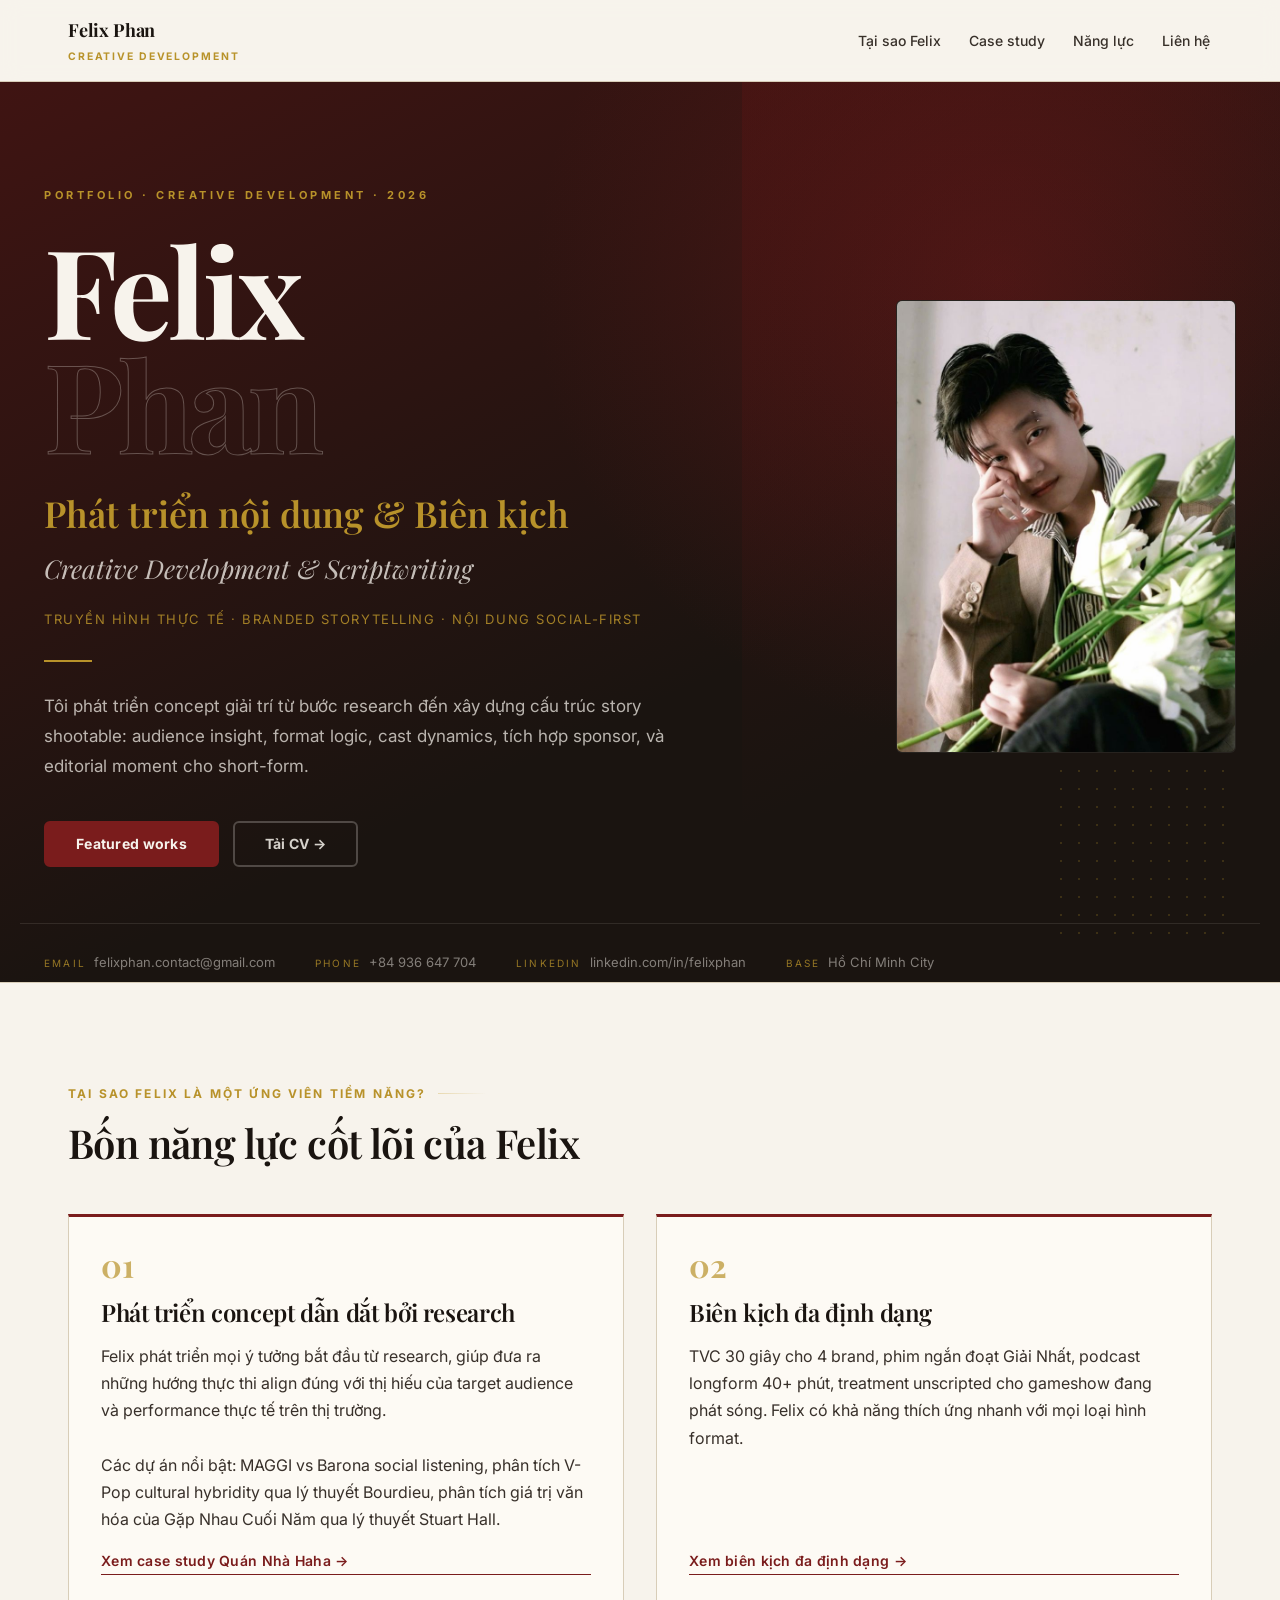
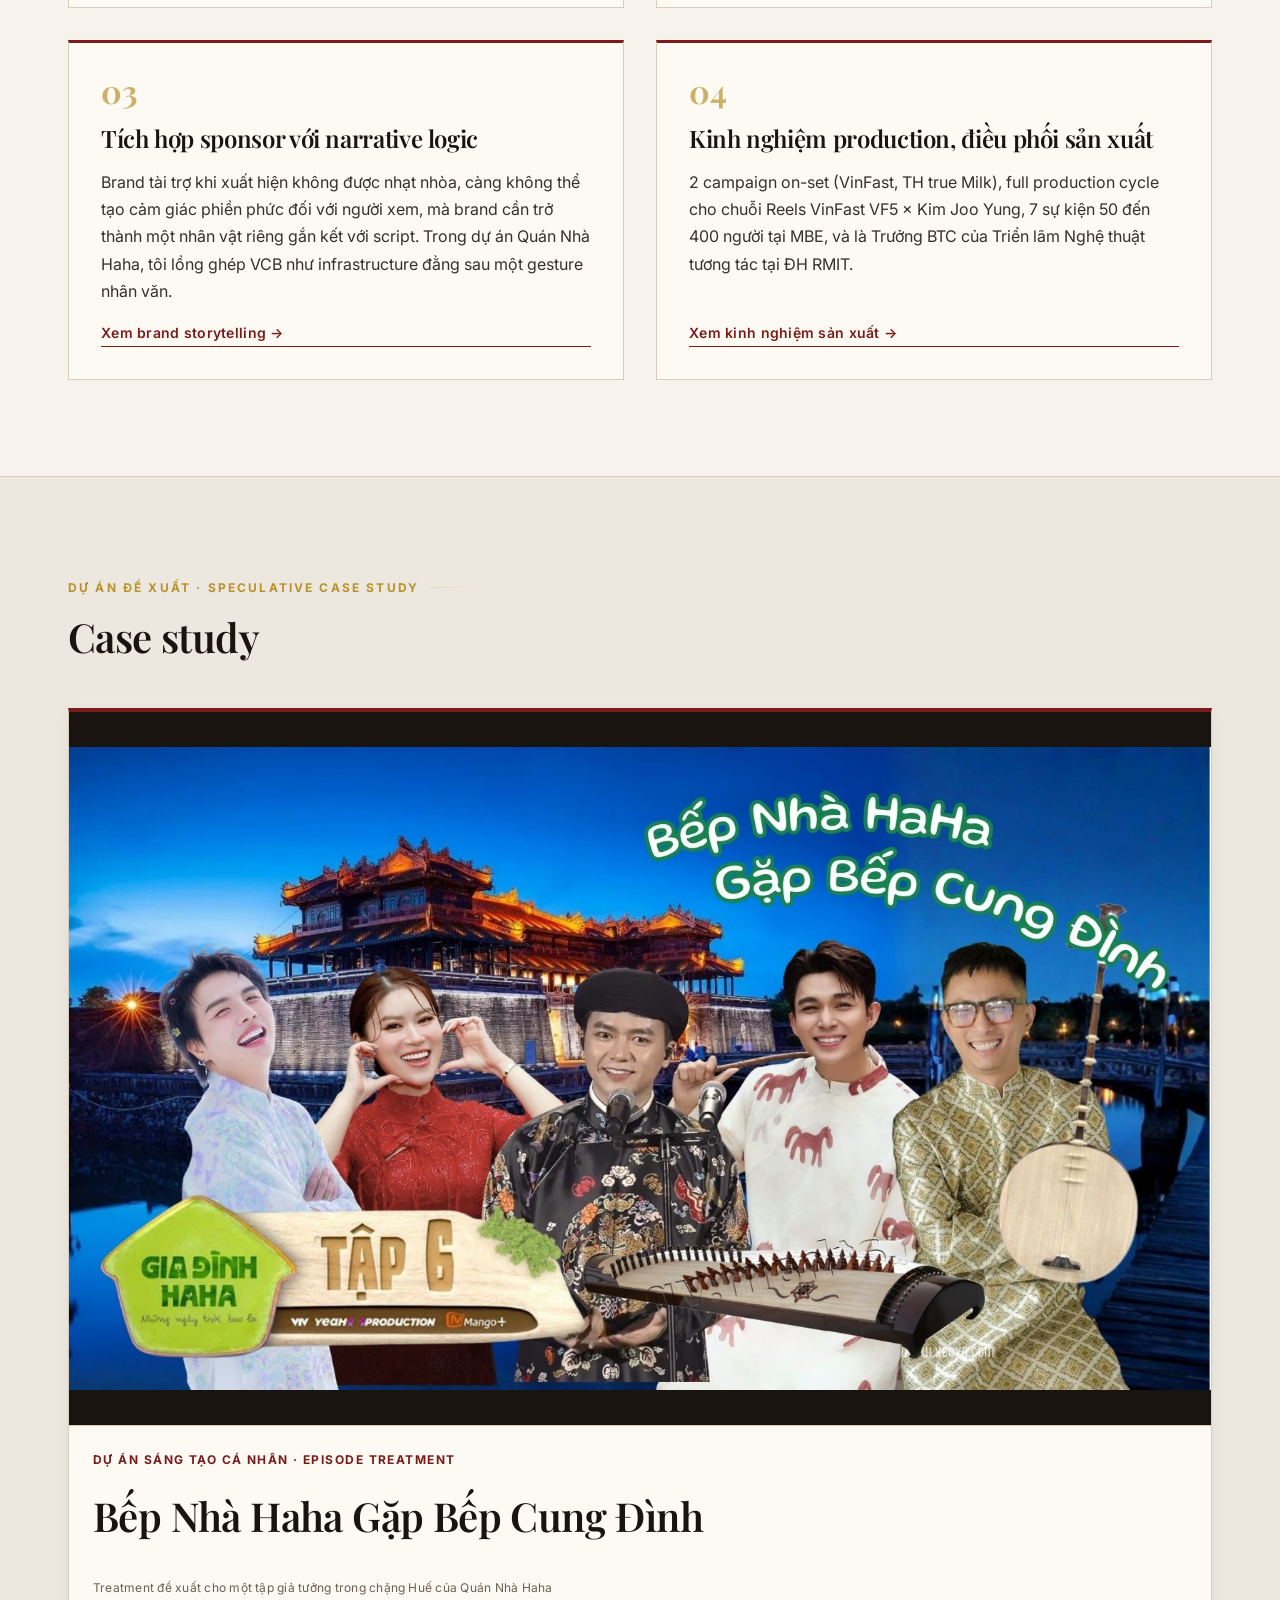
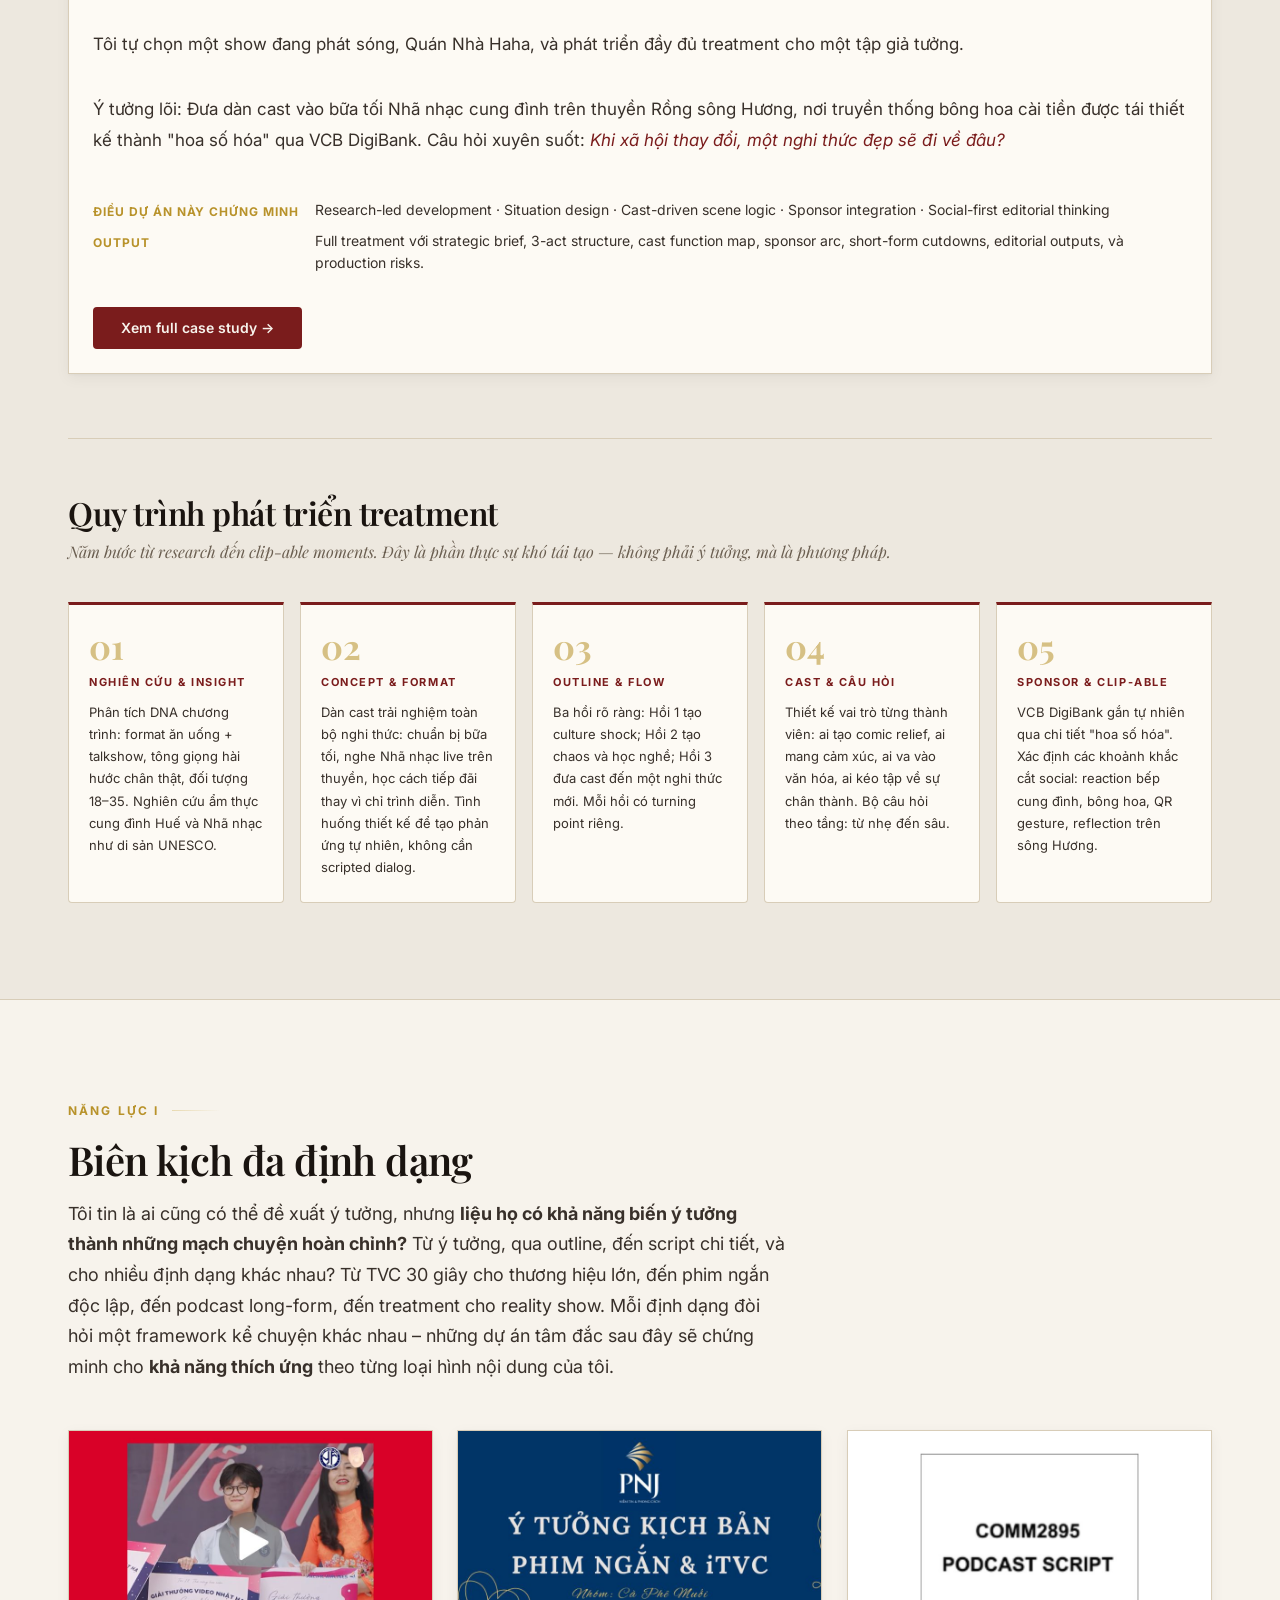
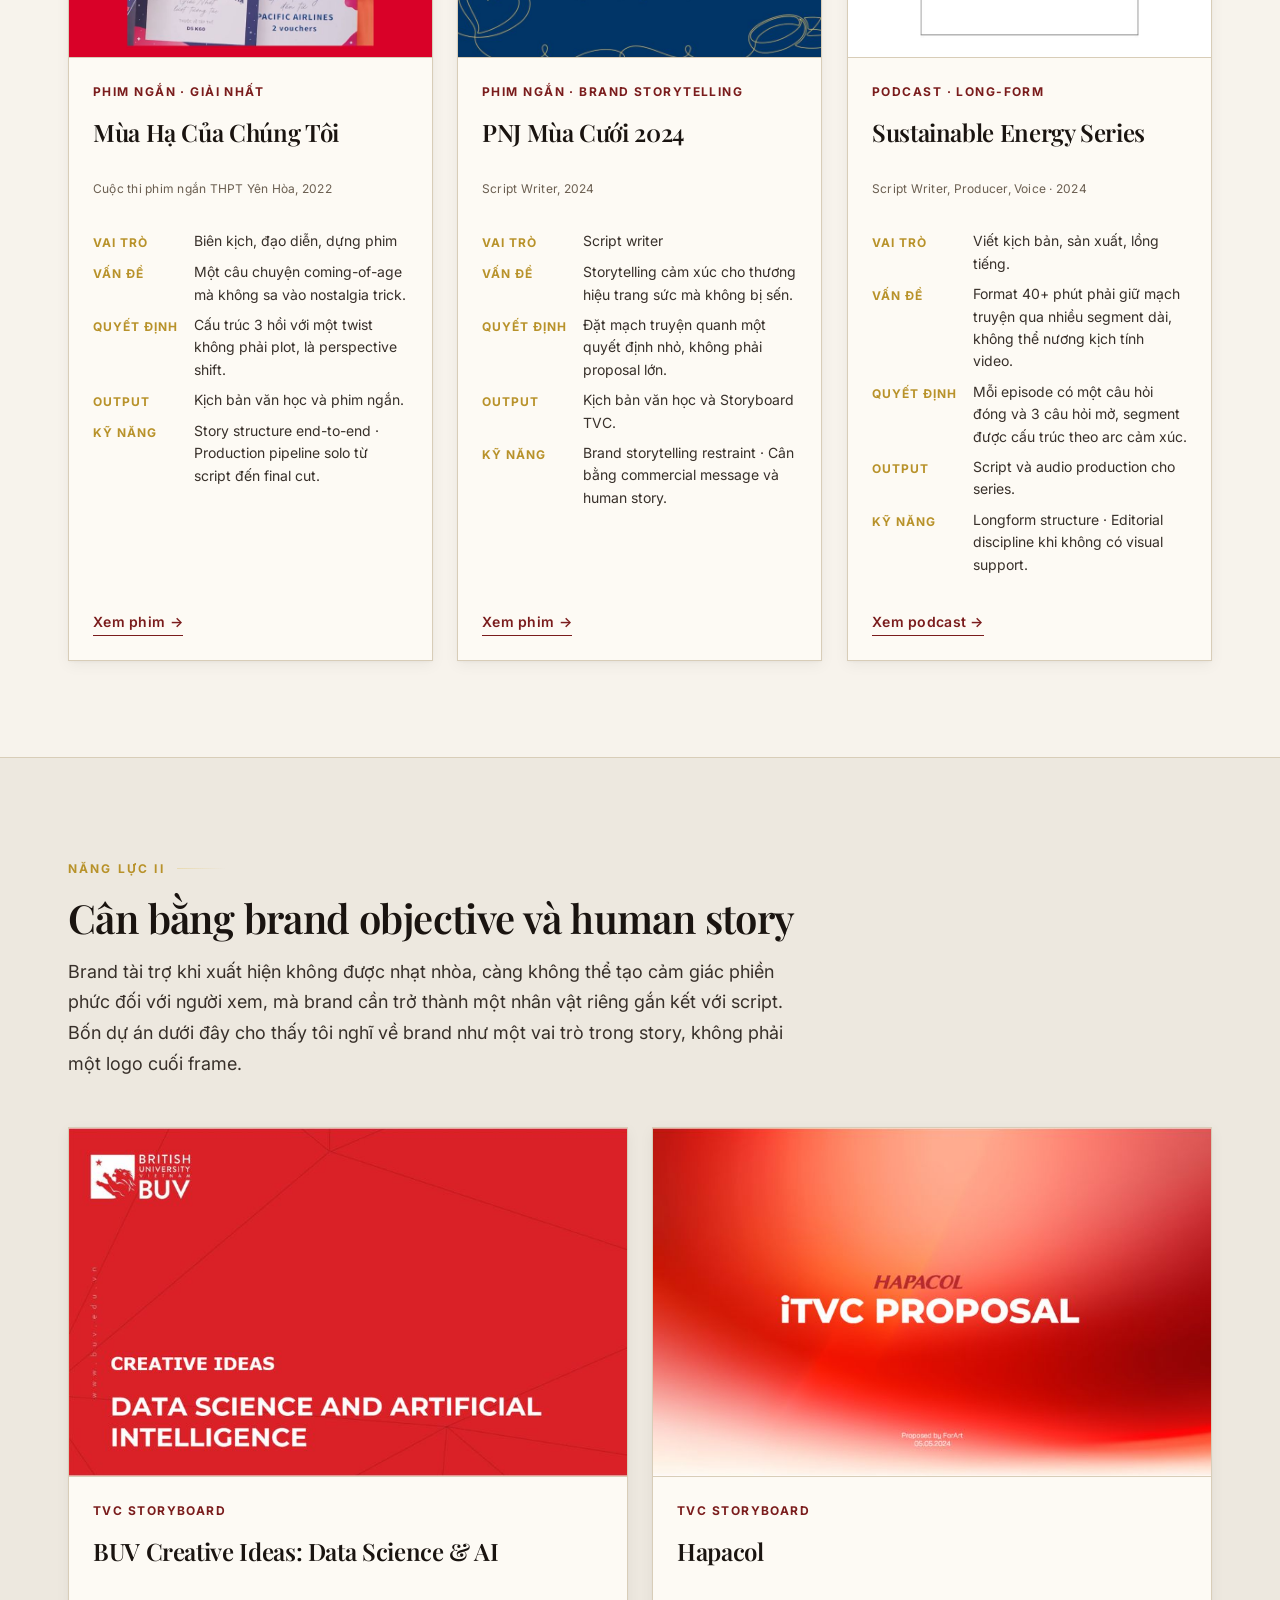
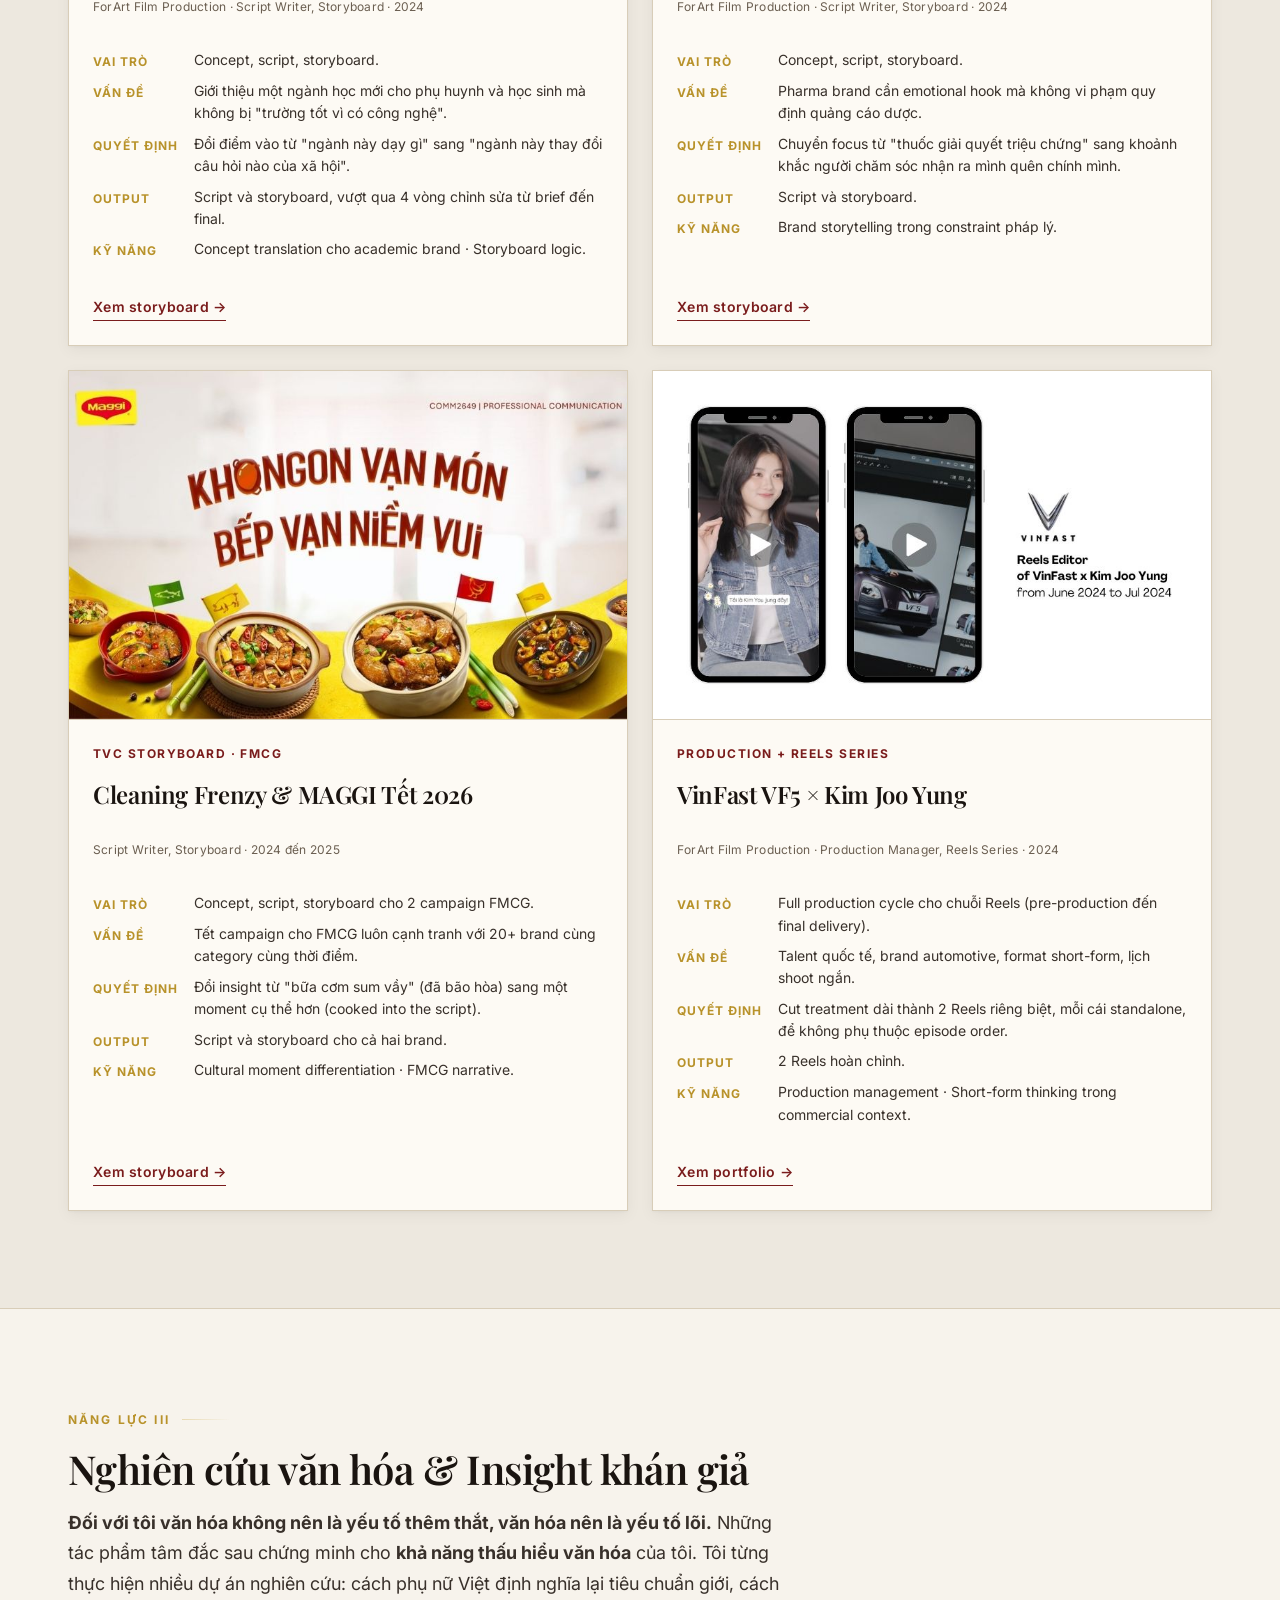
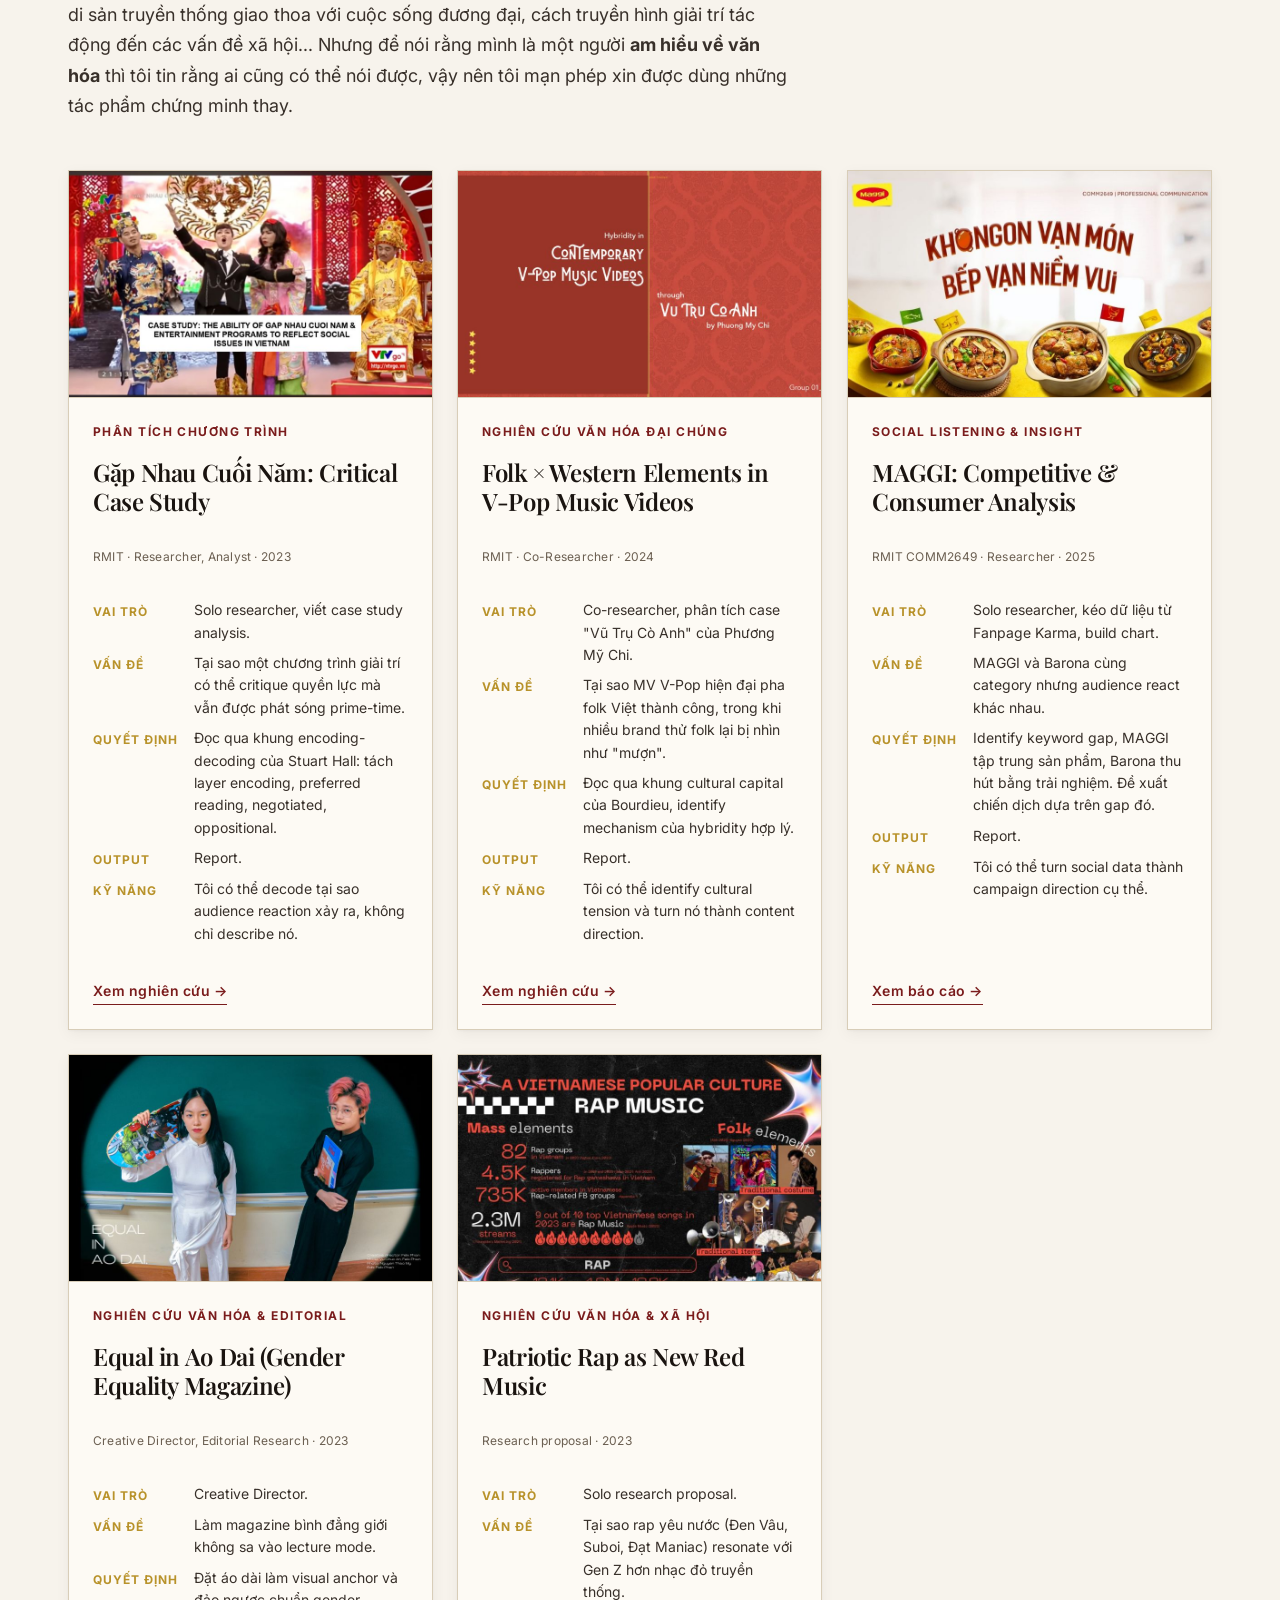
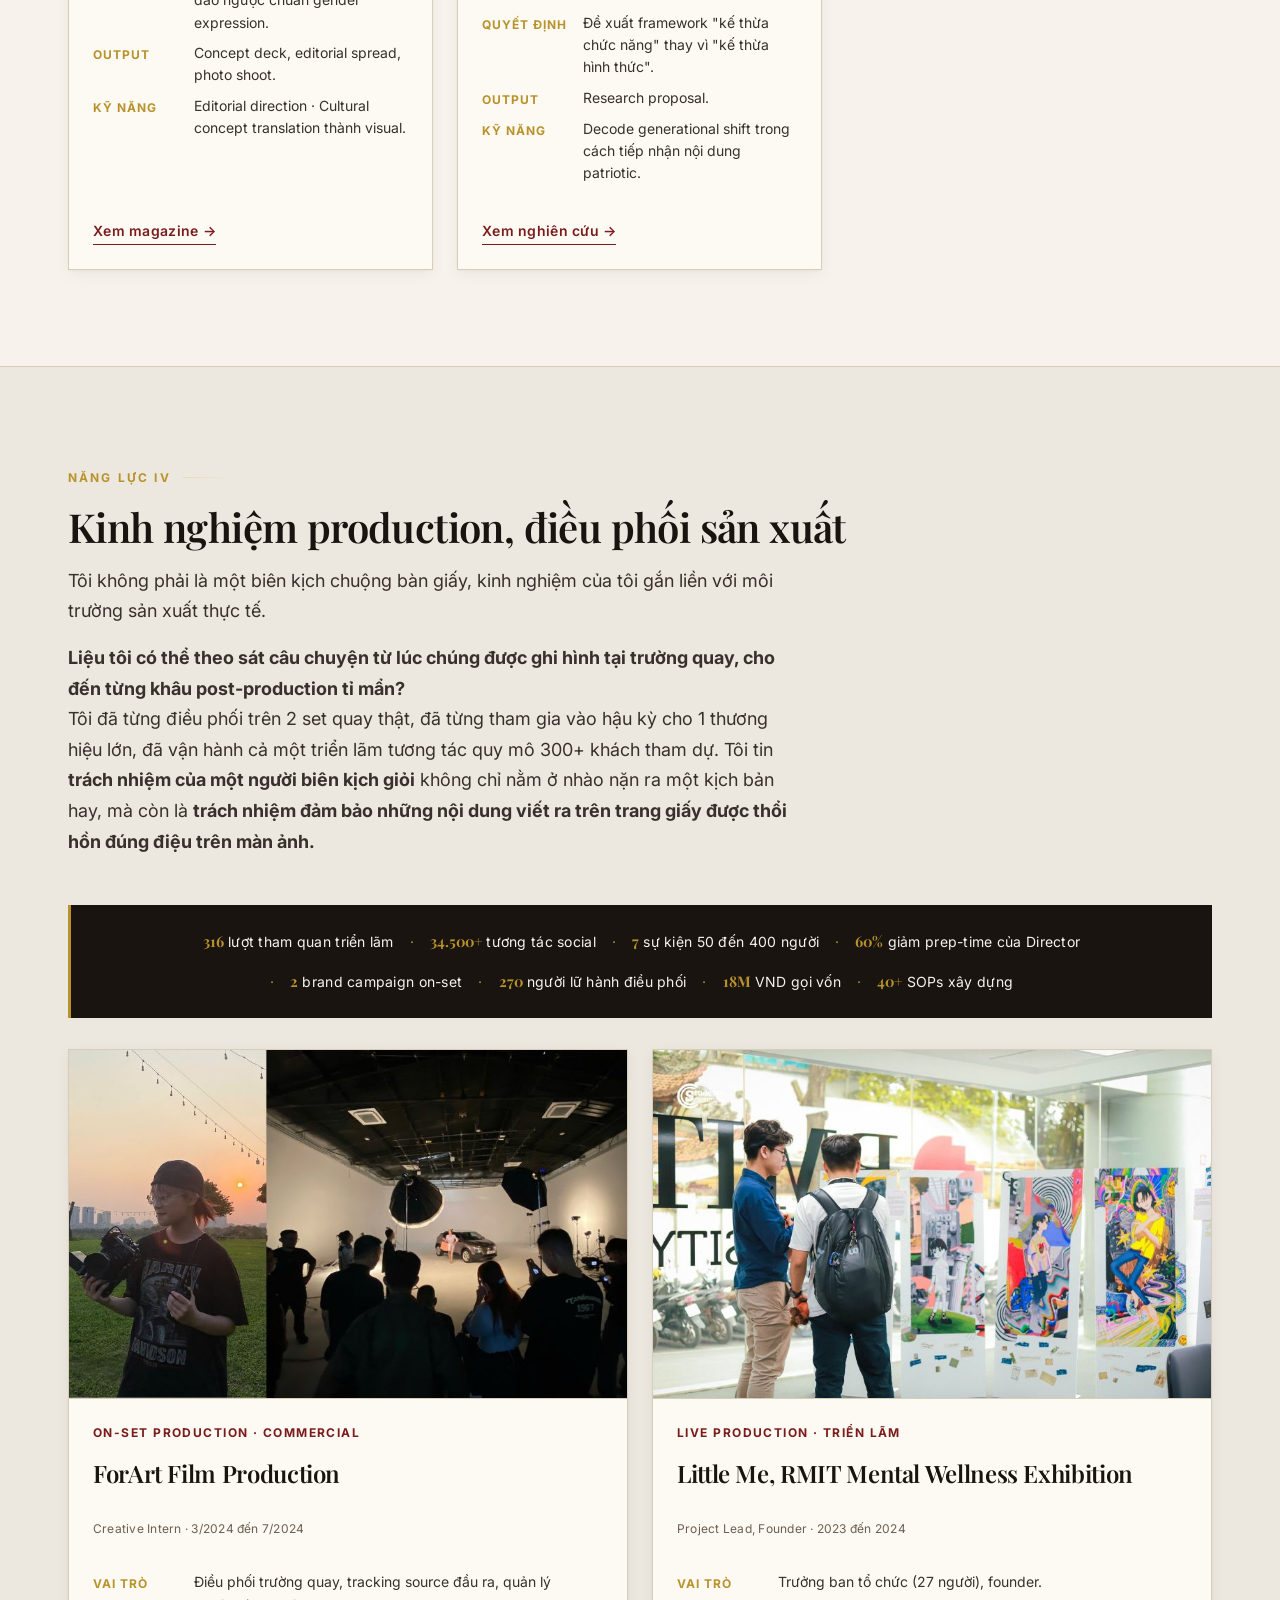
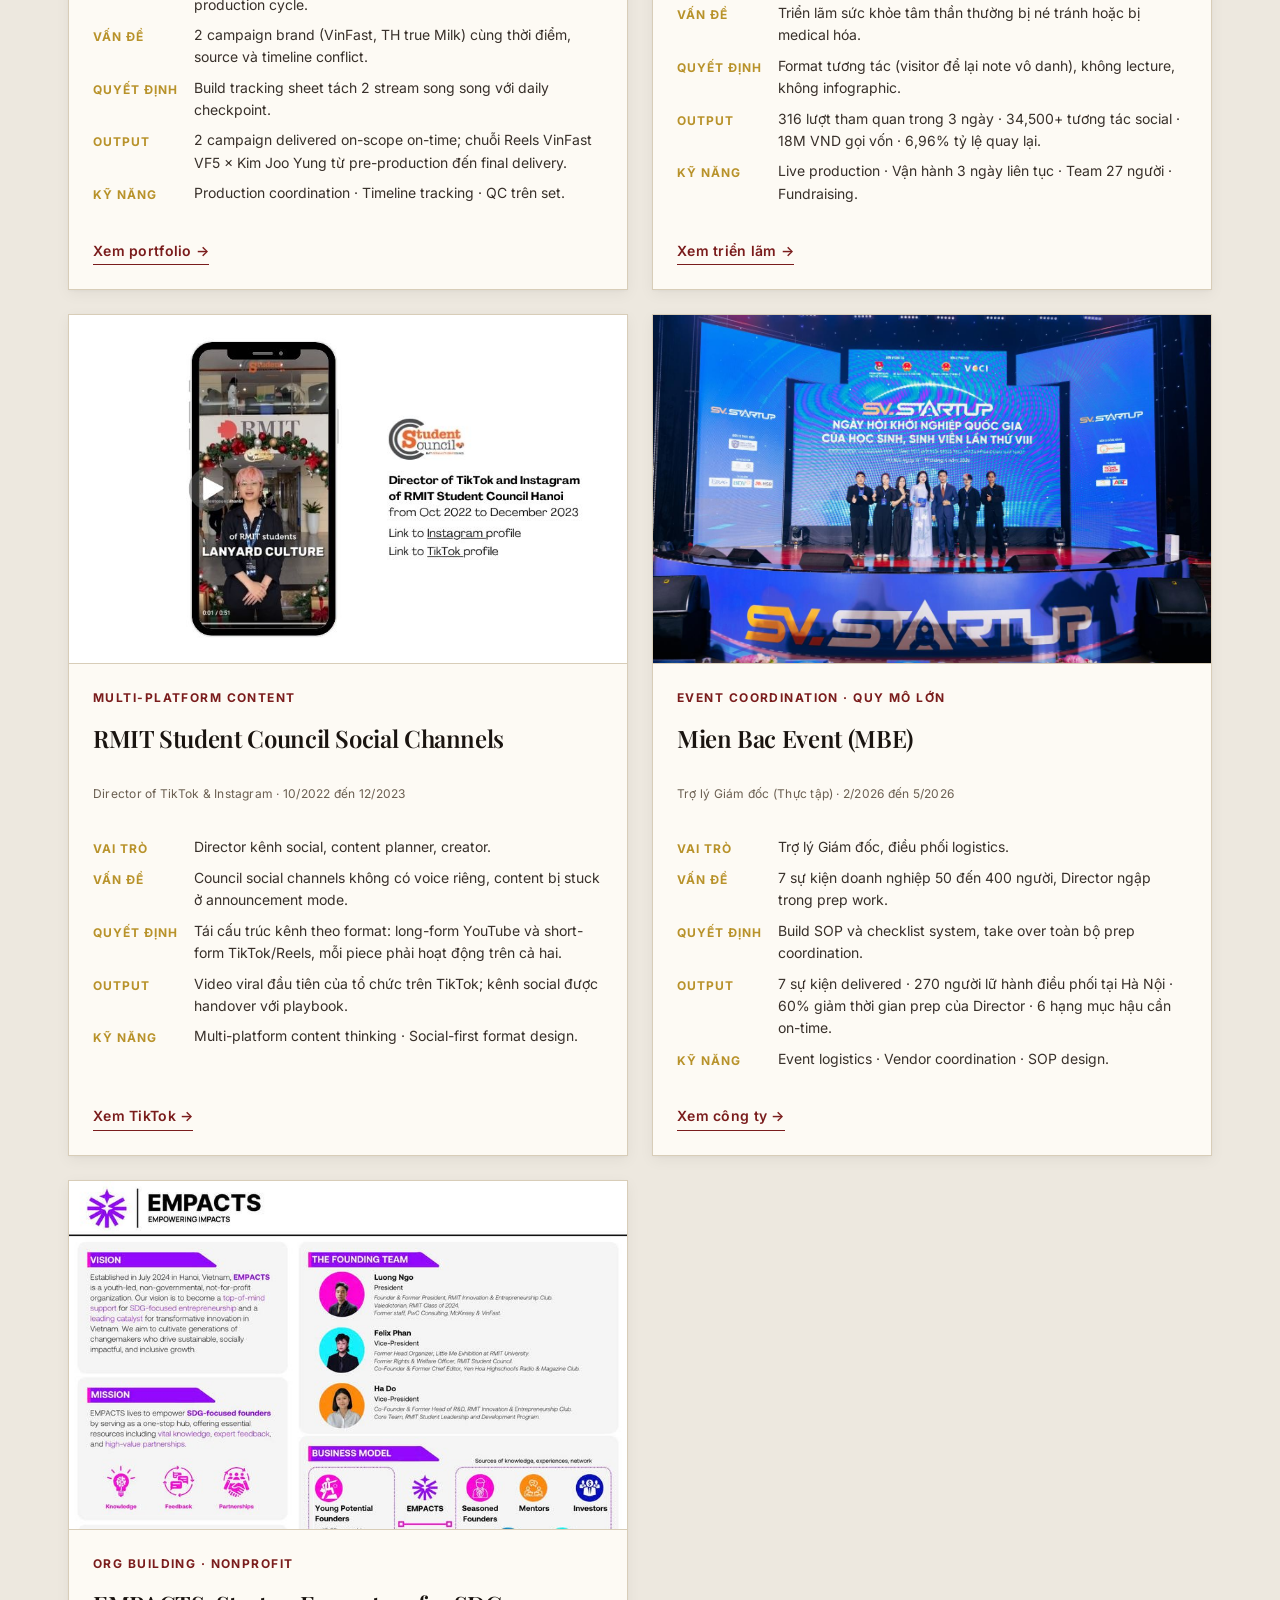
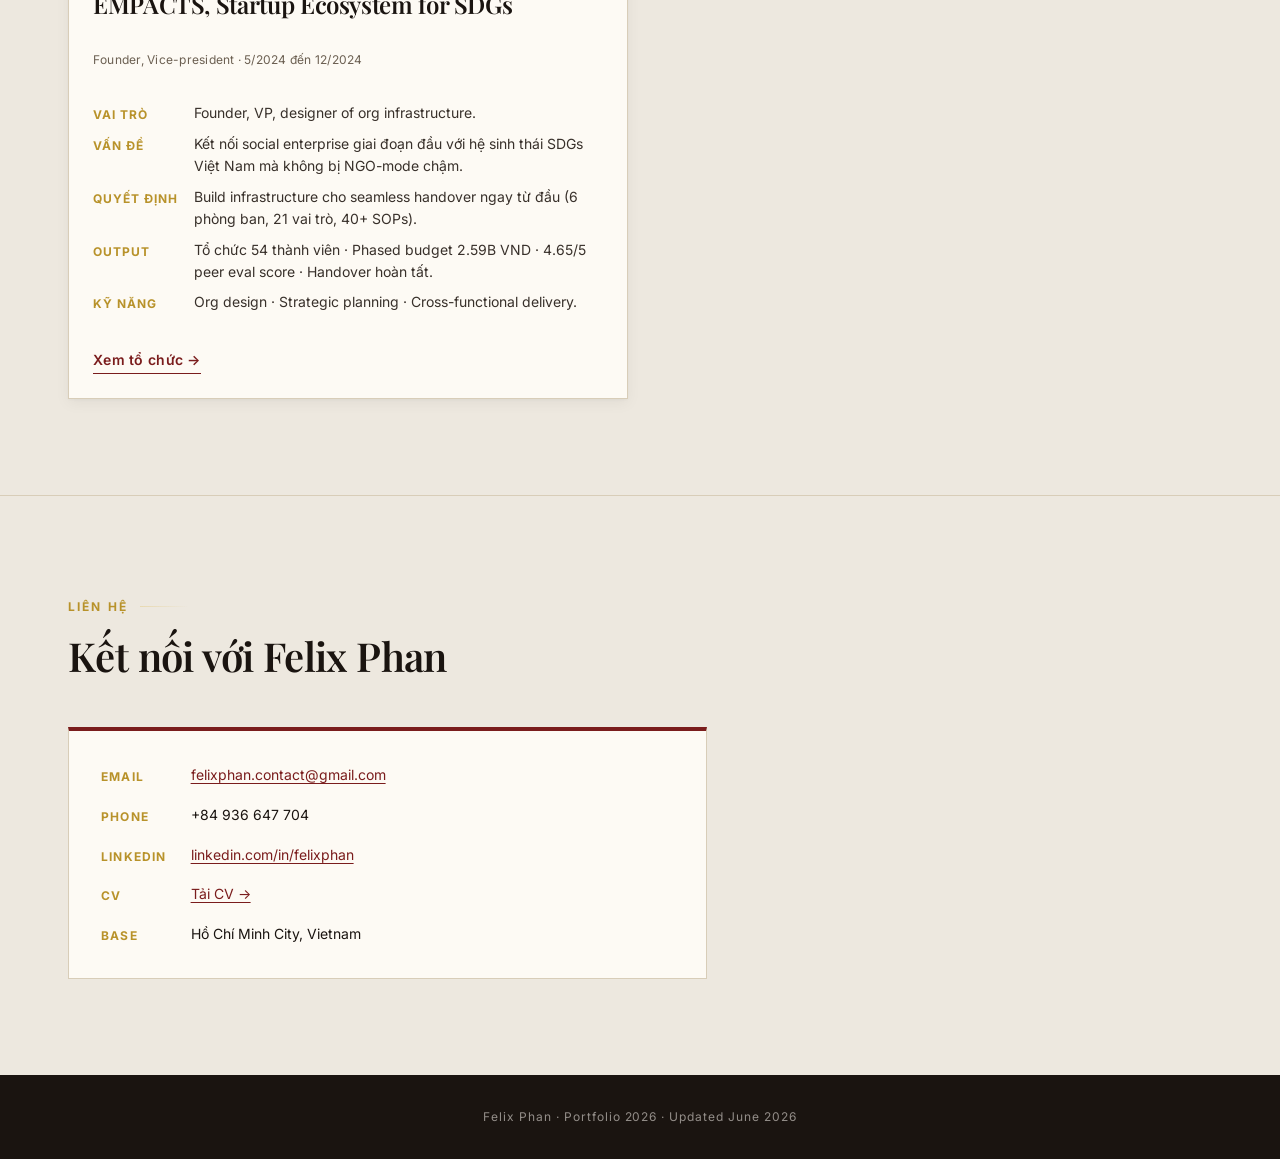
==== commit 92e531f0: "Favicon, titles, QNH hero image, clickable card media, content edits Branding - Add north-star SVG f" ====
--- a/index.html
+++ b/index.html
@@ -4,10 +4,11 @@
 <head>
 <meta charset="utf-8"/>
 <meta content="width=device-width, initial-scale=1.0" name="viewport"/>
-<title>Felix Phan, Creative Development &amp; Scriptwriting · Portfolio 2026</title>
+<title>Felix Phan - Portfolio</title>
 <meta content="Portfolio của Felix Phan, phát triển nội dung và biên kịch cho truyền hình thực tế, branded storytelling, và nội dung social-first tại Việt Nam." name="description"/>
 <meta content="Felix Phan" name="author"/>
 <meta content="#7a1c1c" name="theme-color"/>
+<link rel="icon" type="image/svg+xml" href="assets/favicon.svg"/>
 <meta content="Felix Phan, Creative Development &amp; Scriptwriting" property="og:title"/>
 <meta content="Phát triển nội dung và biên kịch. Truyền hình thực tế, branded storytelling, nội dung social-first." property="og:description"/>
 <meta content="website" property="og:type"/>
@@ -505,7 +506,7 @@
 <article class="snapshot-card reveal">
 <div class="snapshot-card__num">03</div>
 <h3>Tích hợp sponsor với narrative logic</h3>
-<p>Dự án nổi bật: Trong case study Quán Nhà Haha, VCB DigiBank xuất hiện qua arc problem - bad solution - pushback - better solution, mà không phải hero giải quyết vấn đề. Brand tài trợ khi xuất hiện không được nhạt nhòa, càng không thể tạo cảm giác phiền phức đối với người xem, mà brand cần trở thành một nhân vật riêng gắn kết với script. Trong dự án này tôi lồng ghép VCB như infrastructure đằng sau một gesture nhân văn.</p>
+<p>Brand tài trợ khi xuất hiện không được nhạt nhòa, càng không thể tạo cảm giác phiền phức đối với người xem, mà brand cần trở thành một nhân vật riêng gắn kết với script. Trong dự án Quán Nhà Haha, tôi lồng ghép VCB như infrastructure đằng sau một gesture nhân văn.</p>
 <a class="link-arrow" href="#pillar-2">Xem brand storytelling →</a>
 </article>
 <article class="snapshot-card reveal">
@@ -532,12 +533,9 @@
 <div class="proof-card__label">DỰ ÁN SÁNG TẠO CÁ NHÂN · EPISODE TREATMENT</div>
 <h3>Bếp Nhà Haha Gặp Bếp Cung Đình</h3>
 <p class="proof-card__meta">Treatment đề xuất cho một tập giả tưởng trong chặng Huế của Quán Nhà Haha</p>
-<span class="qnh-disclaimer">Speculative case study · Personal project · Not an official production</span>
-<p class="qnh-intro">Tôi tự chọn một show đang phát sóng, Quán Nhà Haha, và phát triển đầy đủ treatment cho một tập giả tưởng. Không phải bài tập học thuật. Đây là cách tôi tiếp cận mọi kịch bản: nghiên cứu trước, thiết kế tình huống, rồi viết.</p>
+<p class="qnh-intro">Tôi tự chọn một show đang phát sóng, Quán Nhà Haha, và phát triển đầy đủ treatment cho một tập giả tưởng.</p>
 <p class="qnh-intro">Ý tưởng lõi: Đưa dàn cast vào bữa tối Nhã nhạc cung đình trên thuyền Rồng sông Hương, nơi truyền thống bông hoa cài tiền được tái thiết kế thành "hoa số hóa" qua VCB DigiBank. Câu hỏi xuyên suốt: <em>Khi xã hội thay đổi, một nghi thức đẹp sẽ đi về đâu?</em></p>
 <dl>
-<dt>Vai trò</dt>
-<dd>Concept · Research · Treatment writing · Sponsor integration design · Short-form cutdown plan</dd>
 <dt>Điều dự án này chứng minh</dt>
 <dd>Research-led development · Situation design · Cast-driven scene logic · Sponsor integration · Social-first editorial thinking</dd>
 <dt>Output</dt>
@@ -590,7 +588,7 @@
 <div class="section-head reveal">
 <span class="eyebrow">NĂNG LỰC I</span>
 <h2 id="pillar-1-title">Biên kịch đa định dạng</h2>
-<p>Mỗi format đòi hỏi một framework kể chuyện khác.<br/><br/>Từ TVC 30 giây cho thương hiệu lớn, đến phim ngắn độc lập, đến podcast long-form: mỗi loại hình đòi hỏi cách kể khác nhau. Những dự án dưới đây chứng minh khả năng thích ứng đó.</p>
+<p>Tôi tin là ai cũng có thể đề xuất ý tưởng, nhưng <strong>liệu họ có khả năng biến ý tưởng thành những mạch chuyện hoàn chỉnh?</strong> Từ ý tưởng, qua outline, đến script chi tiết, và cho nhiều định dạng khác nhau? Từ TVC 30 giây cho thương hiệu lớn, đến phim ngắn độc lập, đến podcast long-form, đến treatment cho reality show. Mỗi định dạng đòi hỏi một framework kể chuyện khác nhau – những dự án tâm đắc sau đây sẽ chứng minh cho <strong>khả năng thích ứng</strong> theo từng loại hình nội dung của tôi.</p>
 </div>
 <div class="card-grid card-grid--3">
 <article class="proof-card reveal">
@@ -733,7 +731,7 @@
 <div class="section-head reveal">
 <span class="eyebrow">NĂNG LỰC III</span>
 <h2 id="pillar-3-title">Nghiên cứu văn hóa &amp; Insight khán giả</h2>
-<p>Năm dự án dưới đây là bằng chứng tôi đã rèn năng lực đọc văn hóa và insight khán giả qua academic theory và industry data, đồng thời biết cách dịch research thành content direction.</p>
+<p><strong>Đối với tôi văn hóa không nên là yếu tố thêm thắt, văn hóa nên là yếu tố lõi.</strong> Những tác phẩm tâm đắc sau chứng minh cho <strong>khả năng thấu hiểu văn hóa</strong> của tôi. Tôi từng thực hiện nhiều dự án nghiên cứu: cách phụ nữ Việt định nghĩa lại tiêu chuẩn giới, cách di sản truyền thống giao thoa với cuộc sống đương đại, cách truyền hình giải trí tác động đến các vấn đề xã hội... Nhưng để nói rằng mình là một người <strong>am hiểu về văn hóa</strong> thì tôi tin rằng ai cũng có thể nói được, vậy nên tôi mạn phép xin được dùng những tác phẩm chứng minh thay.</p>
 </div>
 <div class="card-grid card-grid--3">
 <article class="proof-card reveal">
@@ -828,7 +826,8 @@
 <div class="section-head reveal">
 <span class="eyebrow">NĂNG LỰC IV</span>
 <h2 id="pillar-4-title">Kinh nghiệm production, điều phối sản xuất</h2>
-<p>Biên kịch tốt biết gì sẽ break khi quay. Bốn năm phối hợp on-set, event production, exhibition, và social-first content cho tôi sự fluency đó.</p>
+<p>Tôi không phải là một biên kịch chuộng bàn giấy, kinh nghiệm của tôi gắn liền với môi trường sản xuất thực tế.</p>
+<p><strong>Liệu tôi có thể theo sát câu chuyện từ lúc chúng được ghi hình tại trường quay, cho đến từng khâu post-production tỉ mẩn?</strong><br/>Tôi đã từng điều phối trên 2 set quay thật, đã từng tham gia vào hậu kỳ cho 1 thương hiệu lớn, đã vận hành cả một triển lãm tương tác quy mô 300+ khách tham dự. Tôi tin <strong>trách nhiệm của một người biên kịch giỏi</strong> không chỉ nằm ở nhào nặn ra một kịch bản hay, mà còn là <strong>trách nhiệm đảm bảo những nội dung viết ra trên trang giấy được thổi hồn đúng điệu trên màn ảnh.</strong></p>
 </div>
 <div aria-label="Số liệu production" class="metric-strip reveal" role="list">
 <span role="listitem"><span class="metric-num" data-counter="316">316</span> lượt tham quan triển lãm</span>
--- a/assets/css/style.css
+++ b/assets/css/style.css
@@ -582,6 +582,21 @@
   background: var(--color-paper-deep);
   overflow: hidden;
   border-bottom: var(--border-thin);
+  cursor: pointer;
+}
+
+.proof-card__cover-link {
+  position: absolute;
+  inset: 0;
+  display: block;
+  z-index: 3;
+  text-decoration: none;
+  background: transparent;
+}
+
+.proof-card__cover-link:focus-visible {
+  outline: 2px solid var(--color-gold);
+  outline-offset: -4px;
 }
 
 .proof-card__media::after {
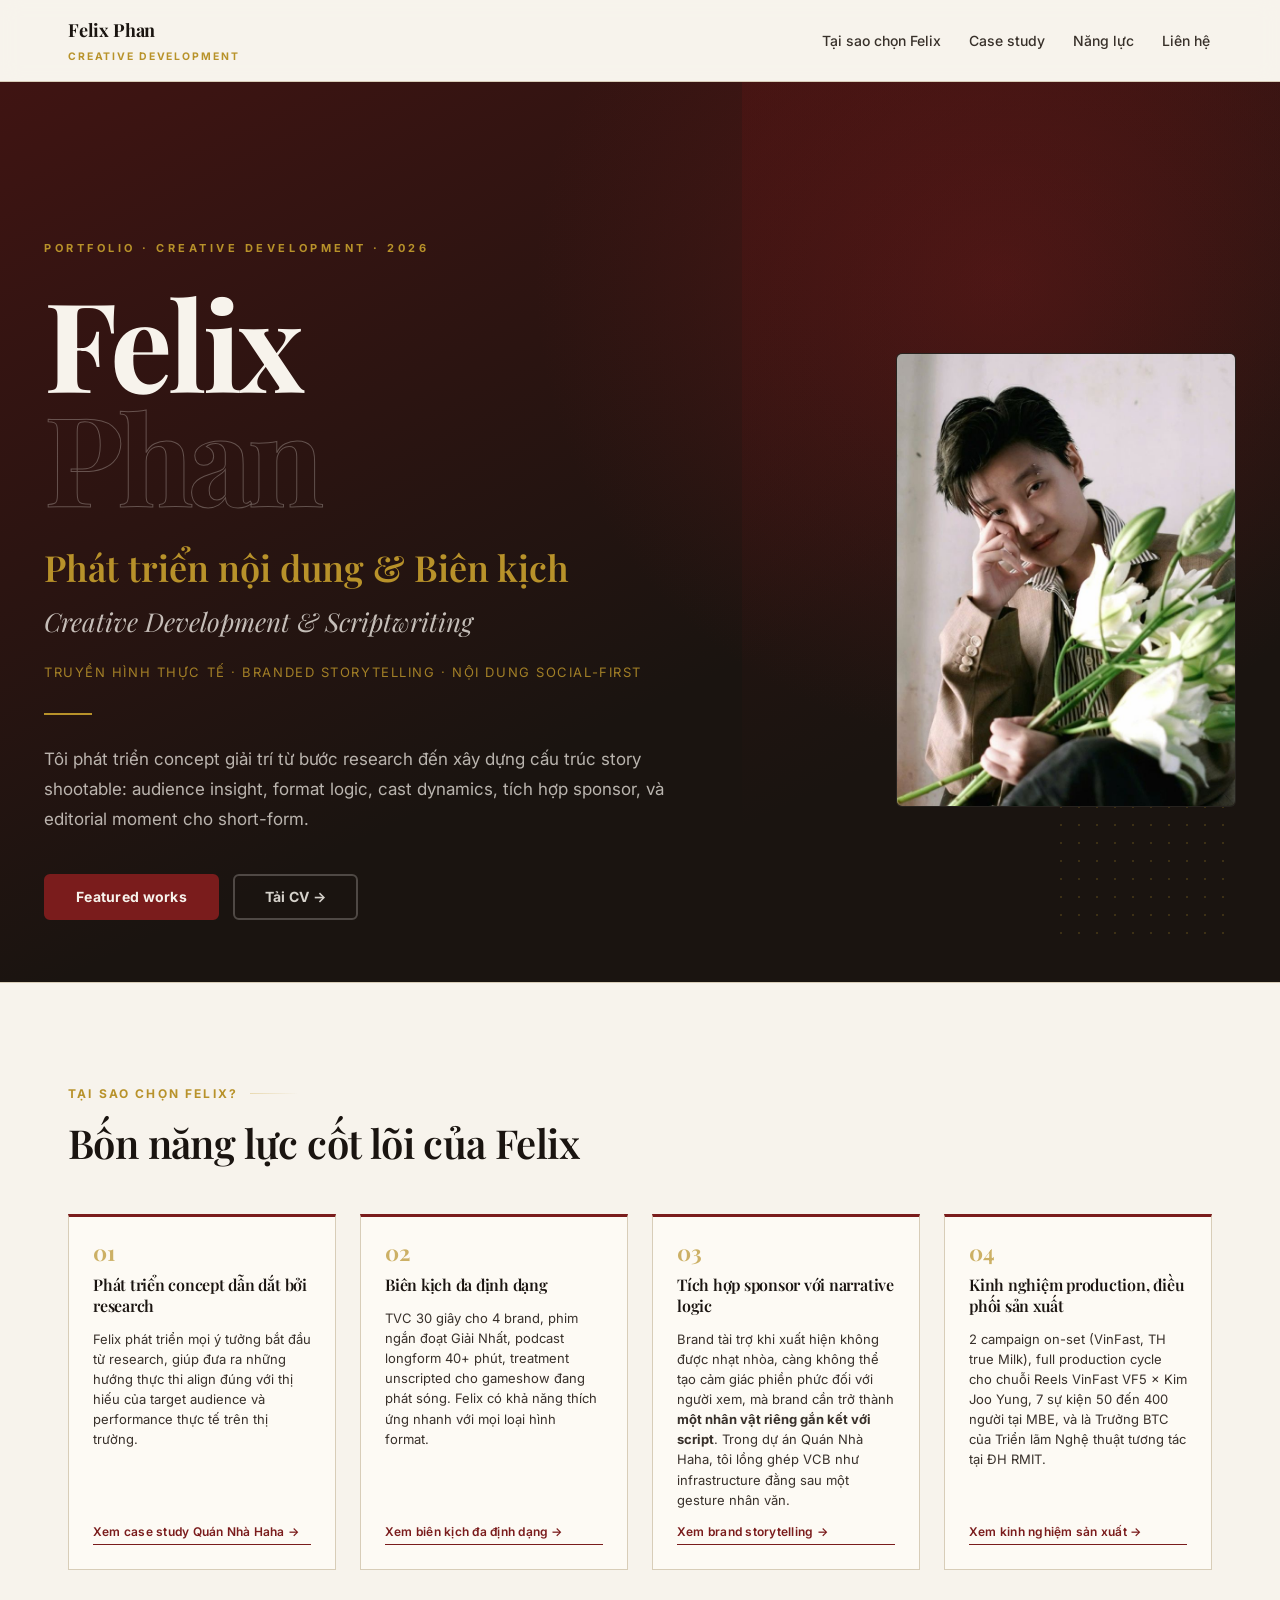
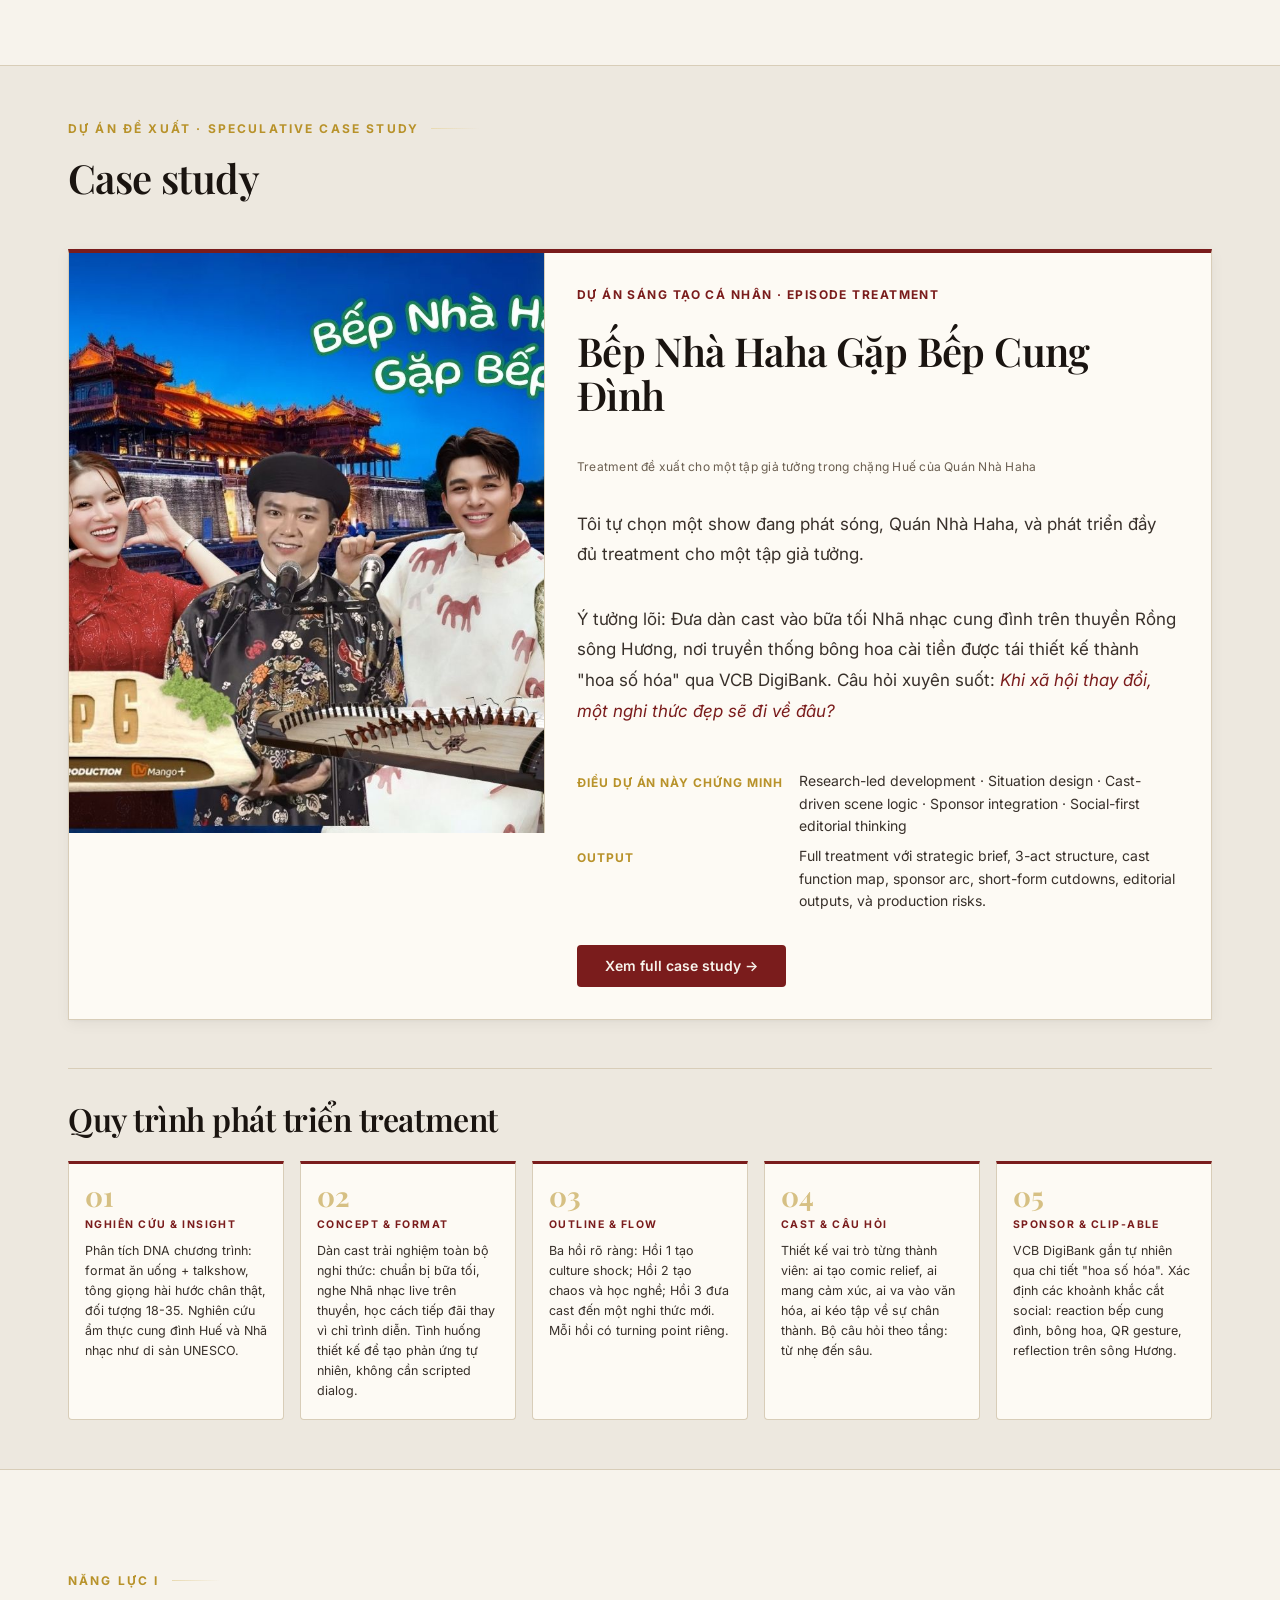
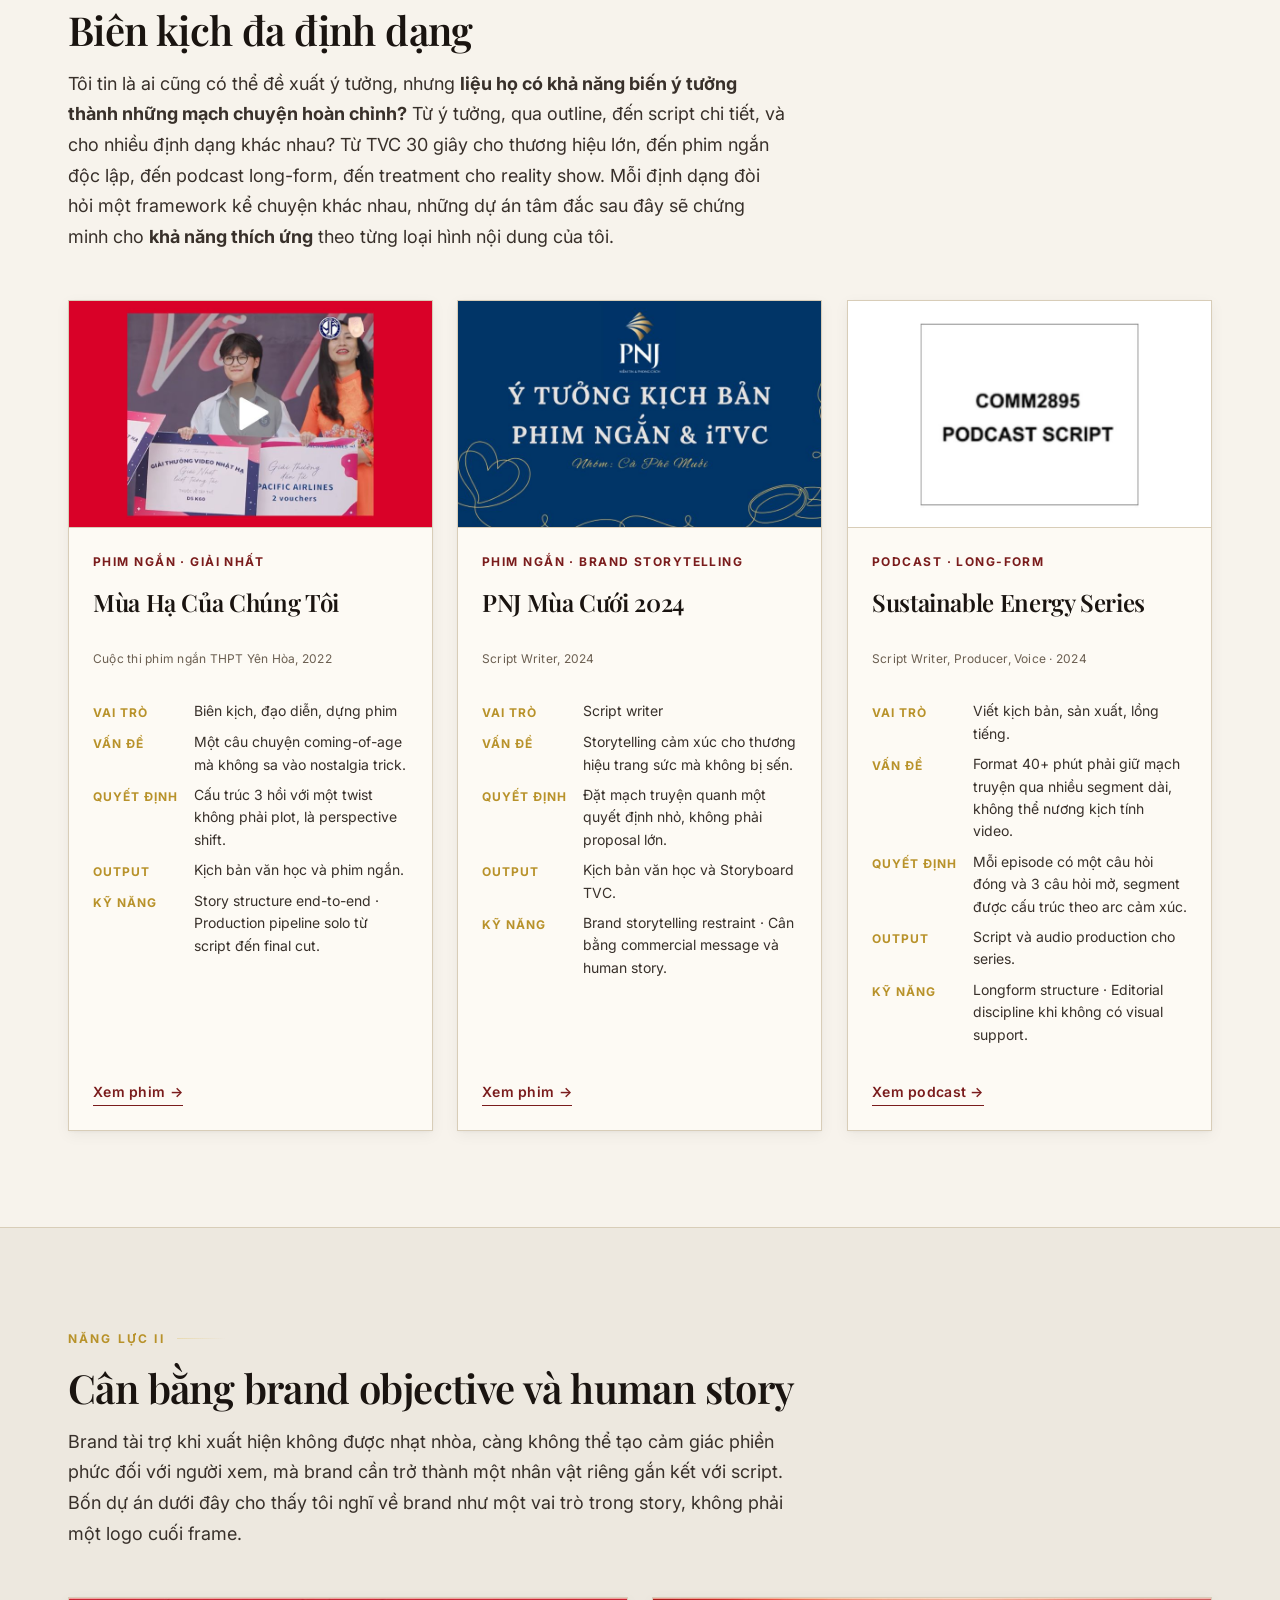
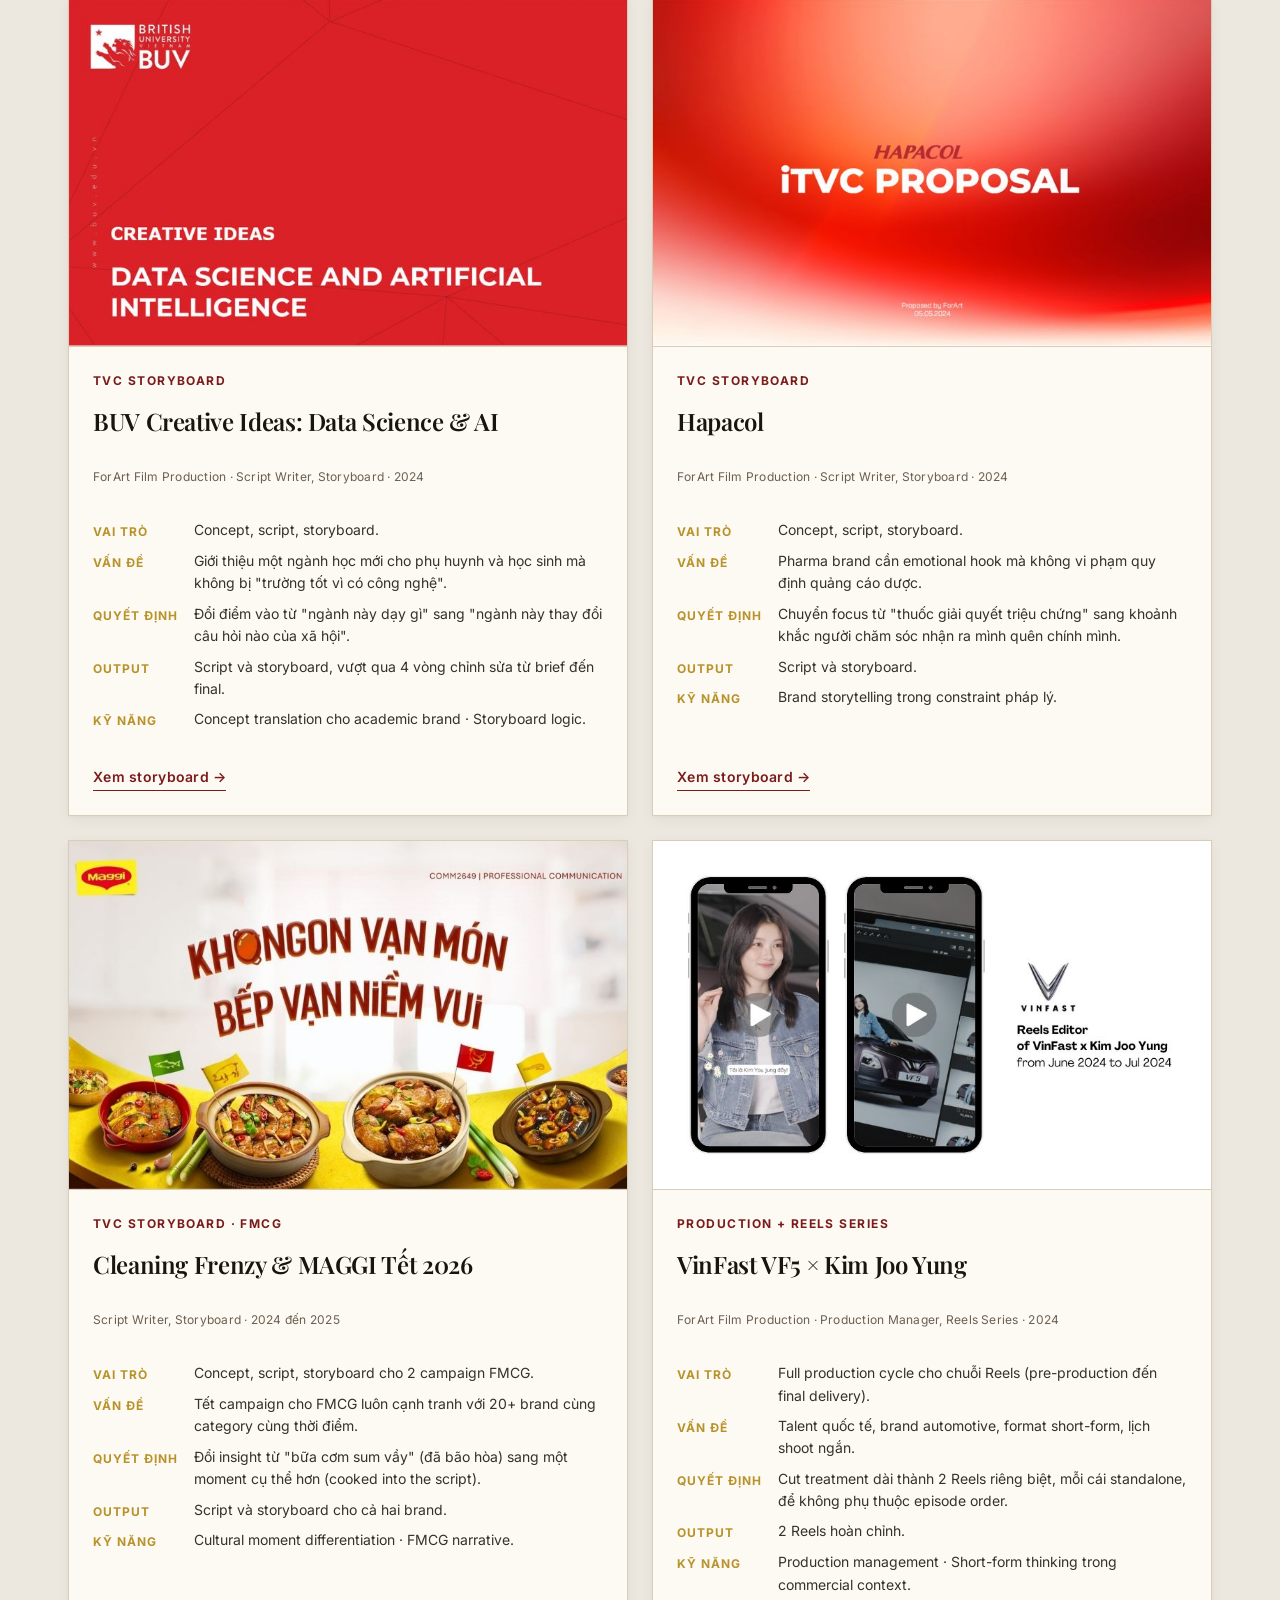
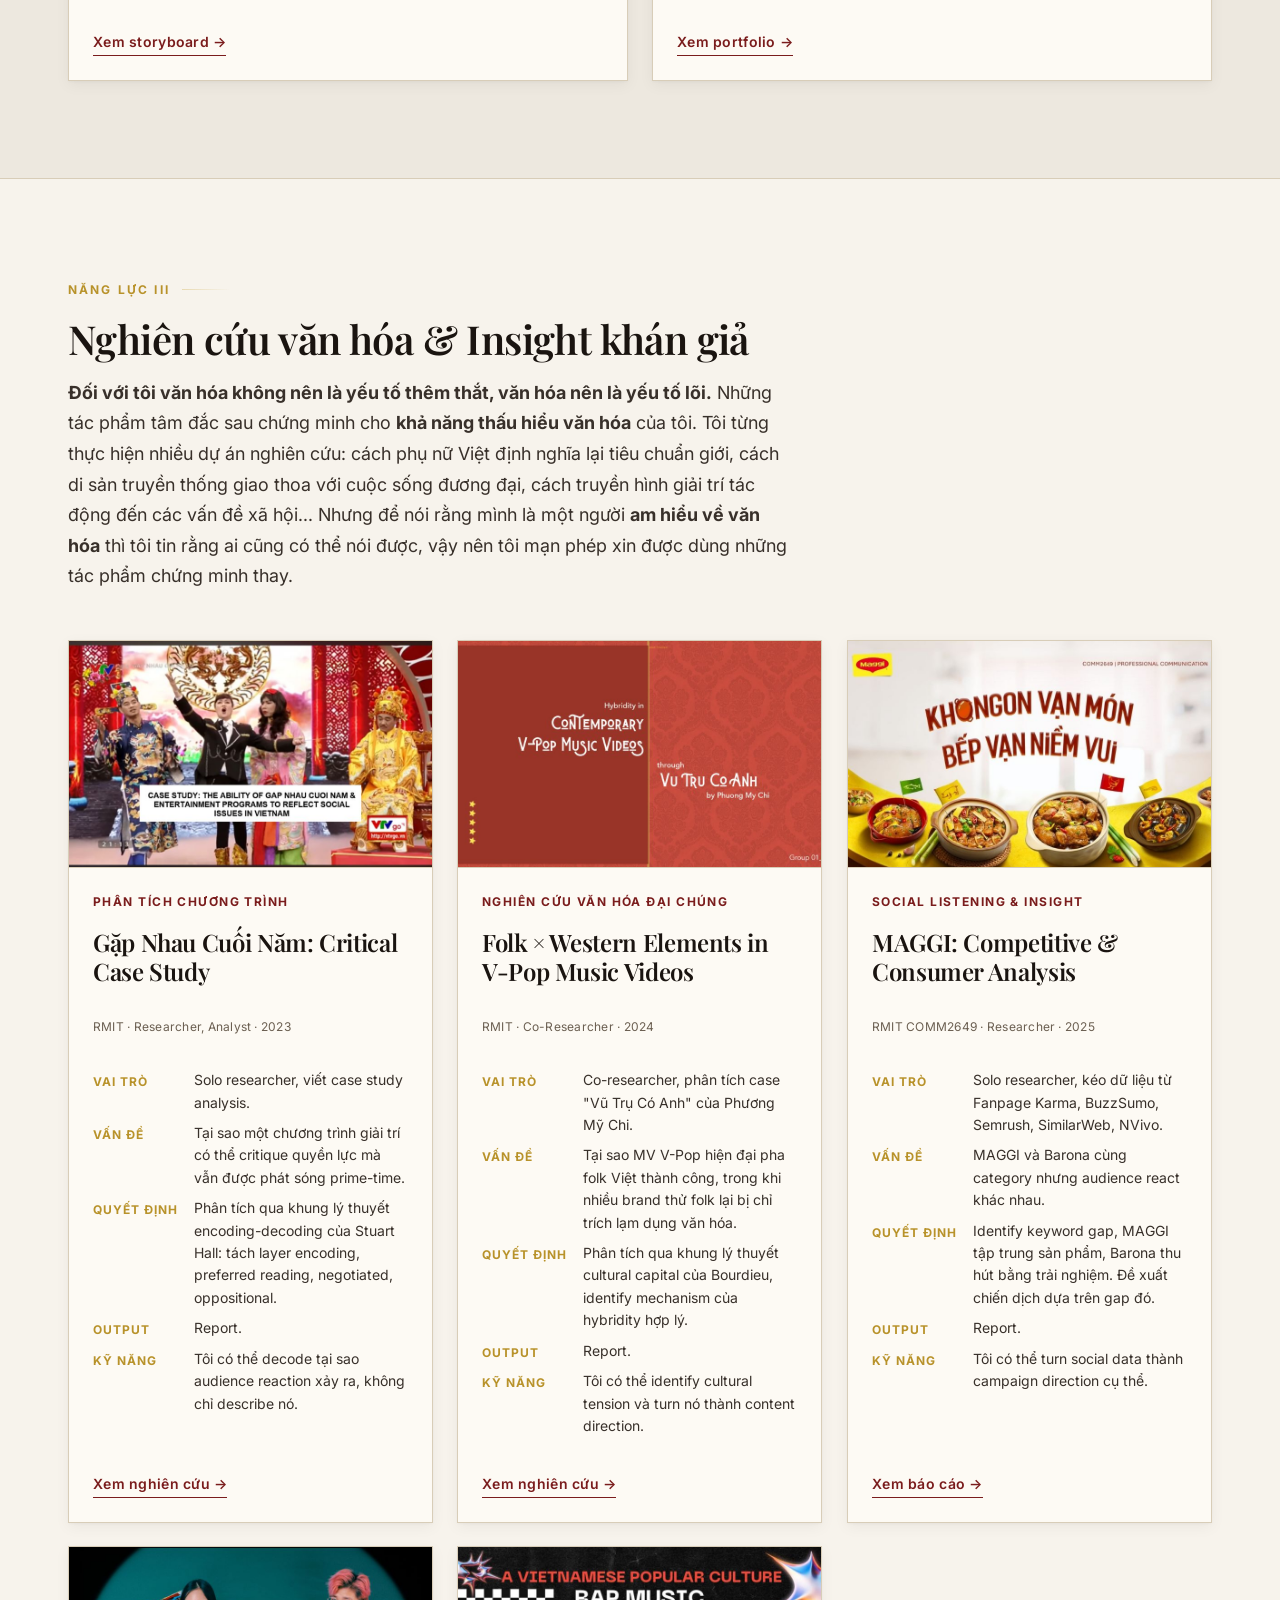
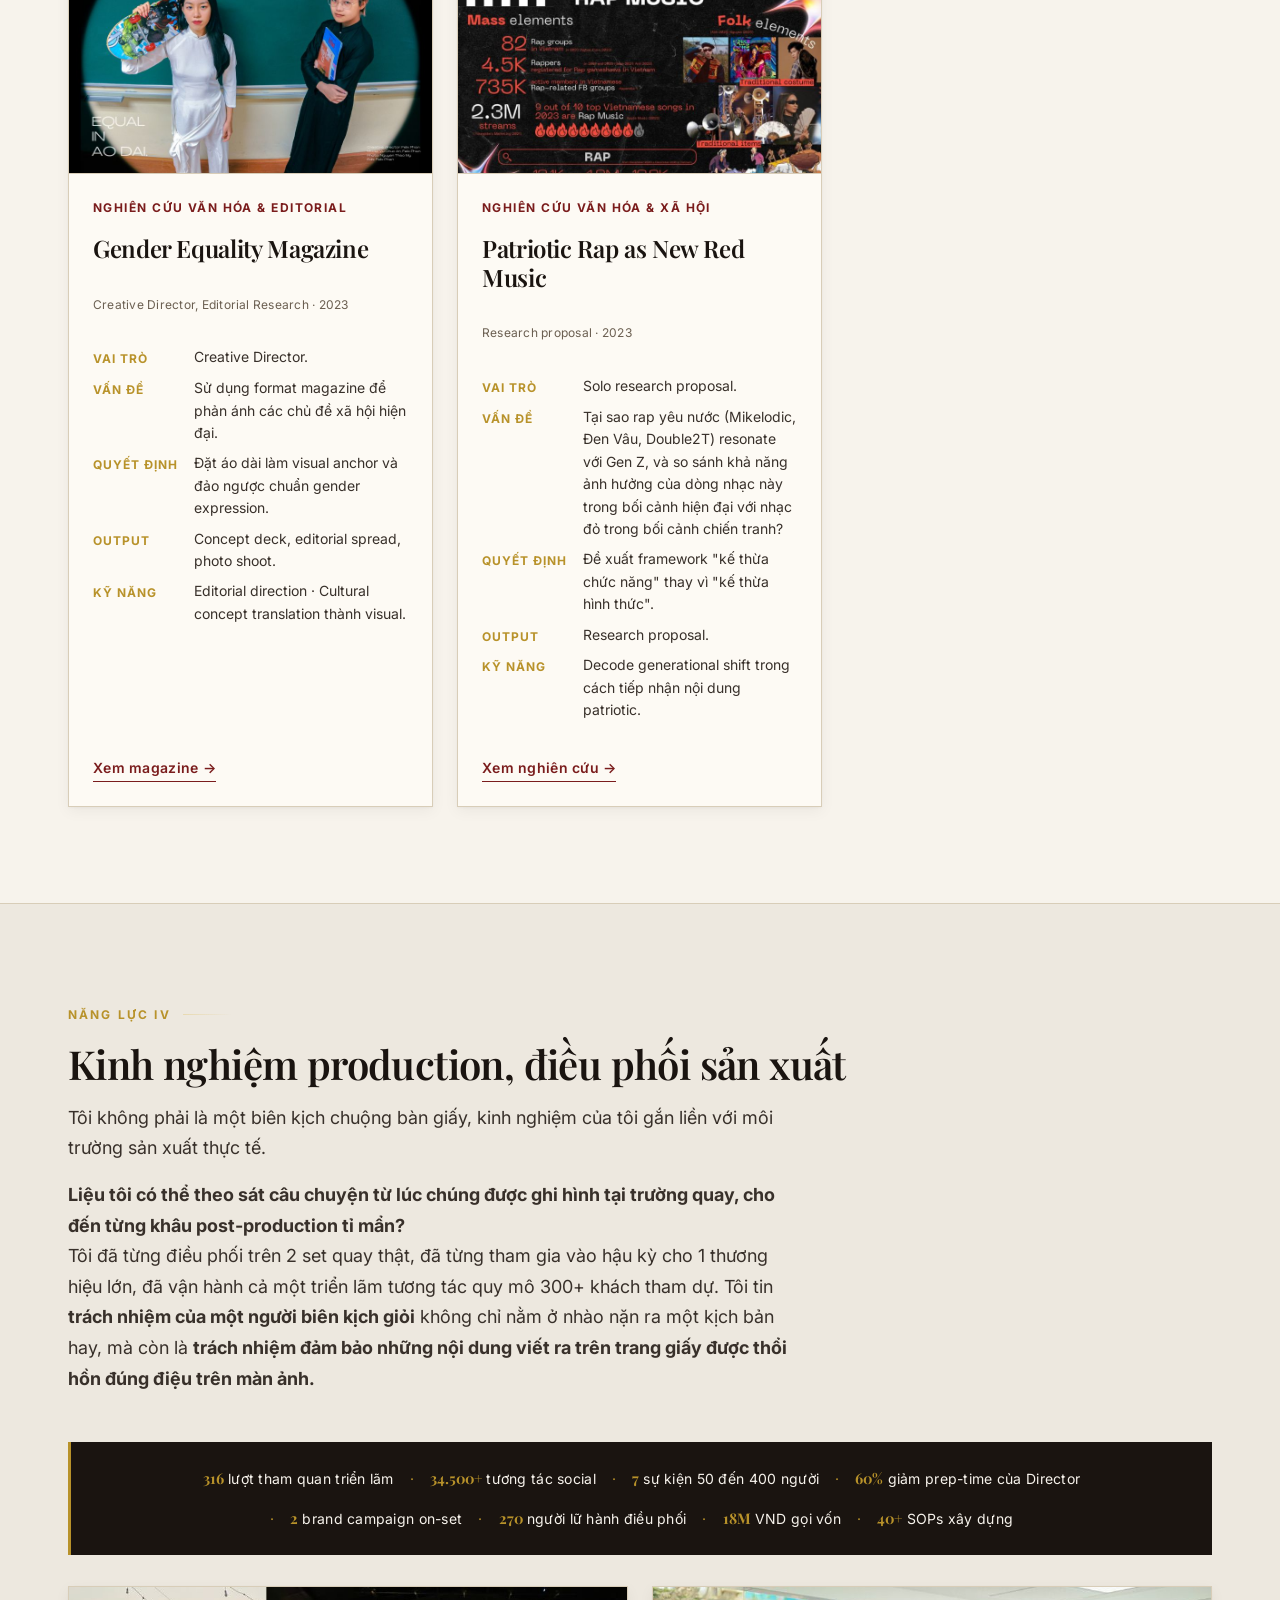
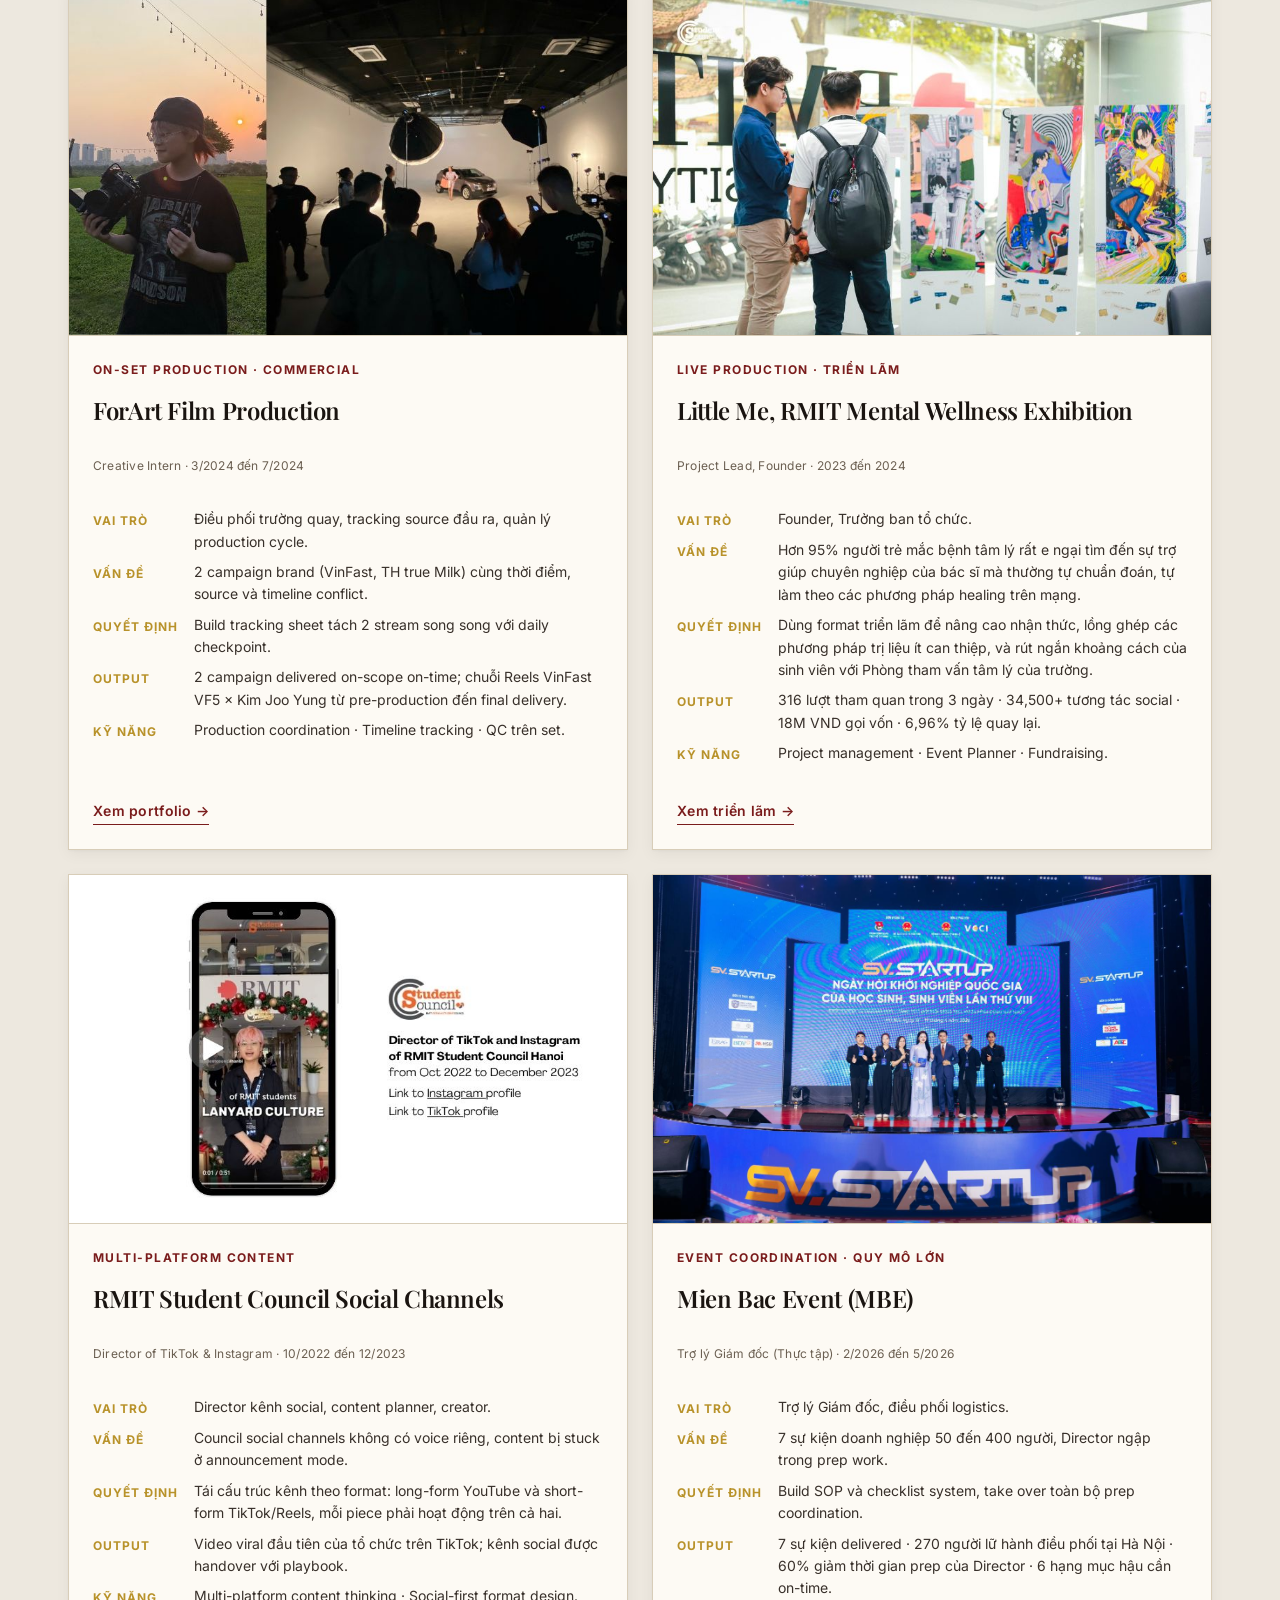
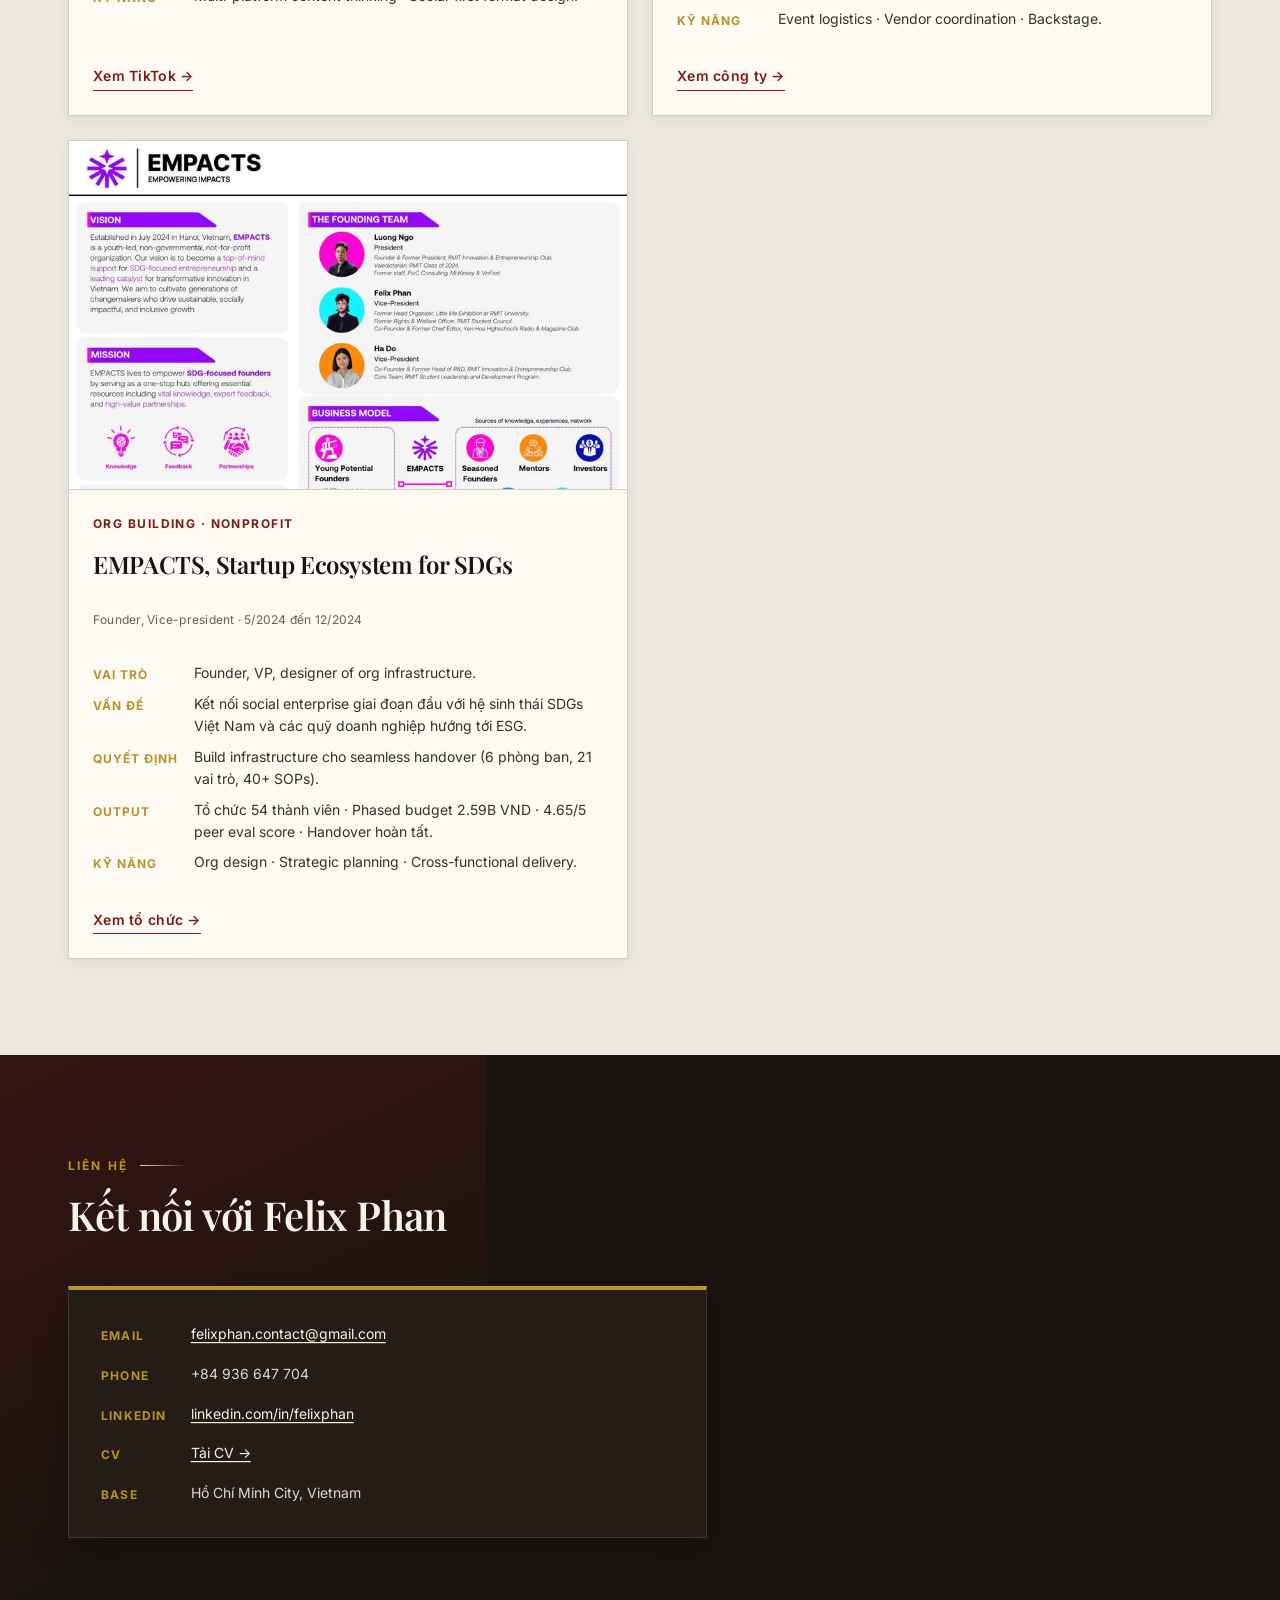
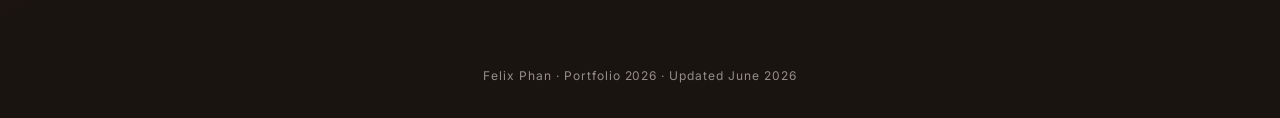
==== commit 3ad05cd4: "Compact layout, dark contact, content edits, strip en-dashes Layout - Why Felix snapshot grid now fi" ====
--- a/index.html
+++ b/index.html
@@ -158,6 +158,26 @@
       letter-spacing: 0;
     }
 
+    /* ============ WHY FELIX: 4-up compact grid ============ */
+    @media (min-width: 1024px) {
+      #why .snapshot-grid {
+        grid-template-columns: repeat(4, 1fr);
+        gap: var(--space-3);
+      }
+      #why .snapshot-card {
+        padding: var(--space-3);
+        gap: 12px;
+      }
+      #why .snapshot-card__num { font-size: 22px; }
+      #why .snapshot-card h3 { font-size: 16px; line-height: 1.3; }
+      #why .snapshot-card p { font-size: 13px; line-height: 1.55; }
+      #why .snapshot-card .link-arrow { font-size: 12px; }
+    }
+    @media (min-width: 1024px) and (max-width: 1180px) {
+      #why .snapshot-card p { font-size: 12.5px; }
+      #why .snapshot-card h3 { font-size: 15px; }
+    }
+
     /* ============ QNH FEATURED ADDITIONS ============ */
     .qnh-disclaimer {
       display: inline-block;
@@ -402,31 +422,60 @@
     }
 
 
-    /* QNH featured card: full artwork visible, image above content. */
+    /* QNH featured card: side-by-side on desktop, stacked on mobile. */
     #case-study .proof-card--featured {
-      display: block;
+      display: grid;
+      grid-template-columns: 1fr;
       overflow: hidden;
     }
 
     #case-study .proof-card--featured .proof-card__media {
       width: 100%;
-      min-height: 0;
-      border-bottom: var(--border-thin);
       background: var(--color-ink);
       display: flex;
       align-items: center;
       justify-content: center;
       padding: 0;
+      aspect-ratio: 4 / 3;
+      border-bottom: var(--border-thin);
     }
 
     #case-study .proof-card--featured .proof-card__media img {
       width: 100%;
-      height: auto;
-      max-height: none;
-      object-fit: contain;
+      height: 100%;
+      object-fit: cover;
+      object-position: center;
       display: block;
       background: var(--color-ink);
     }
+
+    #case-study .proof-card--featured .proof-card__body {
+      padding: var(--space-4) var(--space-4);
+    }
+
+    @media (min-width: 900px) {
+      #case-study .proof-card--featured {
+        grid-template-columns: minmax(0, 5fr) minmax(0, 7fr);
+        align-items: stretch;
+      }
+      #case-study .proof-card--featured .proof-card__media {
+        aspect-ratio: auto;
+        border-bottom: none;
+        border-right: var(--border-thin);
+        height: 100%;
+        min-height: 480px;
+        max-height: 580px;
+      }
+    }
+
+    /* Section padding tightening for case study */
+    #case-study { padding-block: var(--space-5); }
+    .qnh-process { margin-top: var(--space-5); padding-top: var(--space-4); }
+    .qnh-process__head { margin-bottom: var(--space-3); }
+    .qnh-step { padding: 18px 16px; }
+    .qnh-step__num { font-size: 28px; margin-bottom: 6px; }
+    .qnh-step__title { font-size: 10.5px; margin-bottom: 8px; }
+    .qnh-step__body { font-size: 12.5px; line-height: 1.6; }
 </style>
 </head>
 <body>
@@ -440,7 +489,7 @@
 <button aria-controls="nav-links" aria-expanded="false" class="nav__toggle" type="button">Menu</button>
 <ul class="nav__links" id="nav-links">
 
-<li><a href="#why">Tại sao Felix</a></li>
+<li><a href="#why">Tại sao chọn Felix</a></li>
 <li><a href="#case-study">Case study</a></li>
 <li><a href="#pillars">Năng lực</a></li>
 
@@ -476,25 +525,19 @@
 <img alt="Chân dung Felix Phan, tone ấm, ngoài trời" height="800" src="images/hero-portrait.jpg" width="640"/>
 </div>
 </div>
-<div class="hero-cover__bar">
-<a href="mailto:felixphan.contact@gmail.com"><span class="lbl">Email</span>felixphan.contact@gmail.com</a>
-<a href="tel:+84936647704"><span class="lbl">Phone</span>+84 936 647 704</a>
-<a href="https://linkedin.com/in/felixphan" rel="noopener noreferrer" target="_blank"><span class="lbl">LinkedIn</span>linkedin.com/in/felixphan</a>
-<span><span class="lbl">Base</span>Hồ Chí Minh City</span>
-</div>
 </header>
 <!-- ============== WHY FELIX ============== -->
 <section aria-labelledby="why-title" class="section" id="why">
 <div class="container">
 <div class="section-head reveal">
-<span class="eyebrow">TẠI SAO FELIX LÀ MỘT ỨNG VIÊN TIỀM NĂNG?</span>
+<span class="eyebrow">TẠI SAO CHỌN FELIX?</span>
 <h2 id="why-title">Bốn năng lực cốt lõi của Felix</h2>
 </div>
 <div class="snapshot-grid">
 <article class="snapshot-card reveal">
 <div class="snapshot-card__num">01</div>
 <h3>Phát triển concept dẫn dắt bởi research</h3>
-<p>Felix phát triển mọi ý tưởng bắt đầu từ research, giúp đưa ra những hướng thực thi align đúng với thị hiếu của target audience và performance thực tế trên thị trường.<br/><br/>Các dự án nổi bật: MAGGI vs Barona social listening, phân tích V-Pop cultural hybridity qua lý thuyết Bourdieu, phân tích giá trị văn hóa của Gặp Nhau Cuối Năm qua lý thuyết Stuart Hall.</p>
+<p>Felix phát triển mọi ý tưởng bắt đầu từ research, giúp đưa ra những hướng thực thi align đúng với thị hiếu của target audience và performance thực tế trên thị trường.</p>
 <a class="link-arrow" href="#case-study">Xem case study Quán Nhà Haha →</a>
 </article>
 <article class="snapshot-card reveal">
@@ -506,7 +549,7 @@
 <article class="snapshot-card reveal">
 <div class="snapshot-card__num">03</div>
 <h3>Tích hợp sponsor với narrative logic</h3>
-<p>Brand tài trợ khi xuất hiện không được nhạt nhòa, càng không thể tạo cảm giác phiền phức đối với người xem, mà brand cần trở thành một nhân vật riêng gắn kết với script. Trong dự án Quán Nhà Haha, tôi lồng ghép VCB như infrastructure đằng sau một gesture nhân văn.</p>
+<p>Brand tài trợ khi xuất hiện không được nhạt nhòa, càng không thể tạo cảm giác phiền phức đối với người xem, mà brand cần trở thành <strong>một nhân vật riêng gắn kết với script</strong>. Trong dự án Quán Nhà Haha, tôi lồng ghép VCB như infrastructure đằng sau một gesture nhân văn.</p>
 <a class="link-arrow" href="#pillar-2">Xem brand storytelling →</a>
 </article>
 <article class="snapshot-card reveal">
@@ -549,12 +592,11 @@
 
 <div class="qnh-process">
 <h3 class="qnh-process__head">Quy trình phát triển treatment</h3>
-<p class="qnh-process__lede">Năm bước từ research đến clip-able moments. Đây là phần thực sự khó tái tạo — không phải ý tưởng, mà là phương pháp.</p>
 <div class="qnh-process__grid">
 <article class="qnh-step reveal">
 <p class="qnh-step__num">01</p>
 <p class="qnh-step__title">Nghiên cứu &amp; Insight</p>
-<p class="qnh-step__body">Phân tích DNA chương trình: format ăn uống + talkshow, tông giọng hài hước chân thật, đối tượng 18–35. Nghiên cứu ẩm thực cung đình Huế và Nhã nhạc như di sản UNESCO.</p>
+<p class="qnh-step__body">Phân tích DNA chương trình: format ăn uống + talkshow, tông giọng hài hước chân thật, đối tượng 18-35. Nghiên cứu ẩm thực cung đình Huế và Nhã nhạc như di sản UNESCO.</p>
 </article>
 <article class="qnh-step reveal">
 <p class="qnh-step__num">02</p>
@@ -588,7 +630,7 @@
 <div class="section-head reveal">
 <span class="eyebrow">NĂNG LỰC I</span>
 <h2 id="pillar-1-title">Biên kịch đa định dạng</h2>
-<p>Tôi tin là ai cũng có thể đề xuất ý tưởng, nhưng <strong>liệu họ có khả năng biến ý tưởng thành những mạch chuyện hoàn chỉnh?</strong> Từ ý tưởng, qua outline, đến script chi tiết, và cho nhiều định dạng khác nhau? Từ TVC 30 giây cho thương hiệu lớn, đến phim ngắn độc lập, đến podcast long-form, đến treatment cho reality show. Mỗi định dạng đòi hỏi một framework kể chuyện khác nhau – những dự án tâm đắc sau đây sẽ chứng minh cho <strong>khả năng thích ứng</strong> theo từng loại hình nội dung của tôi.</p>
+<p>Tôi tin là ai cũng có thể đề xuất ý tưởng, nhưng <strong>liệu họ có khả năng biến ý tưởng thành những mạch chuyện hoàn chỉnh?</strong> Từ ý tưởng, qua outline, đến script chi tiết, và cho nhiều định dạng khác nhau? Từ TVC 30 giây cho thương hiệu lớn, đến phim ngắn độc lập, đến podcast long-form, đến treatment cho reality show. Mỗi định dạng đòi hỏi một framework kể chuyện khác nhau, những dự án tâm đắc sau đây sẽ chứng minh cho <strong>khả năng thích ứng</strong> theo từng loại hình nội dung của tôi.</p>
 </div>
 <div class="card-grid card-grid--3">
 <article class="proof-card reveal">
@@ -745,7 +787,7 @@
 <dl>
 <dt>Vai trò</dt><dd>Solo researcher, viết case study analysis.</dd>
 <dt>Vấn đề</dt><dd>Tại sao một chương trình giải trí có thể critique quyền lực mà vẫn được phát sóng prime-time.</dd>
-<dt>Quyết định</dt><dd>Đọc qua khung encoding-decoding của Stuart Hall: tách layer encoding, preferred reading, negotiated, oppositional.</dd>
+<dt>Quyết định</dt><dd>Phân tích qua khung lý thuyết encoding-decoding của Stuart Hall: tách layer encoding, preferred reading, negotiated, oppositional.</dd>
 <dt>Output</dt><dd>Report.</dd>
 <dt>Kỹ năng</dt><dd>Tôi có thể decode tại sao audience reaction xảy ra, không chỉ describe nó.</dd>
 </dl>
@@ -760,9 +802,9 @@
 <h3>Folk × Western Elements in V-Pop Music Videos</h3>
 <p class="proof-card__meta">RMIT · Co-Researcher · 2024</p>
 <dl>
-<dt>Vai trò</dt><dd>Co-researcher, phân tích case "Vũ Trụ Cò Anh" của Phương Mỹ Chi.</dd>
-<dt>Vấn đề</dt><dd>Tại sao MV V-Pop hiện đại pha folk Việt thành công, trong khi nhiều brand thử folk lại bị nhìn như "mượn".</dd>
-<dt>Quyết định</dt><dd>Đọc qua khung cultural capital của Bourdieu, identify mechanism của hybridity hợp lý.</dd>
+<dt>Vai trò</dt><dd>Co-researcher, phân tích case "Vũ Trụ Có Anh" của Phương Mỹ Chi.</dd>
+<dt>Vấn đề</dt><dd>Tại sao MV V-Pop hiện đại pha folk Việt thành công, trong khi nhiều brand thử folk lại bị chỉ trích lạm dụng văn hóa.</dd>
+<dt>Quyết định</dt><dd>Phân tích qua khung lý thuyết cultural capital của Bourdieu, identify mechanism của hybridity hợp lý.</dd>
 <dt>Output</dt><dd>Report.</dd>
 <dt>Kỹ năng</dt><dd>Tôi có thể identify cultural tension và turn nó thành content direction.</dd>
 </dl>
@@ -777,7 +819,7 @@
 <h3>MAGGI: Competitive &amp; Consumer Analysis</h3>
 <p class="proof-card__meta">RMIT COMM2649 · Researcher · 2025</p>
 <dl>
-<dt>Vai trò</dt><dd>Solo researcher, kéo dữ liệu từ Fanpage Karma, build chart.</dd>
+<dt>Vai trò</dt><dd>Solo researcher, kéo dữ liệu từ Fanpage Karma, BuzzSumo, Semrush, SimilarWeb, NVivo.</dd>
 <dt>Vấn đề</dt><dd>MAGGI và Barona cùng category nhưng audience react khác nhau.</dd>
 <dt>Quyết định</dt><dd>Identify keyword gap, MAGGI tập trung sản phẩm, Barona thu hút bằng trải nghiệm. Đề xuất chiến dịch dựa trên gap đó.</dd>
 <dt>Output</dt><dd>Report.</dd>
@@ -791,11 +833,11 @@
 </div>
 <div class="proof-card__body">
 <div class="proof-card__label">NGHIÊN CỨU VĂN HÓA &amp; EDITORIAL</div>
-<h3>Equal in Ao Dai (Gender Equality Magazine)</h3>
+<h3>Gender Equality Magazine</h3>
 <p class="proof-card__meta">Creative Director, Editorial Research · 2023</p>
 <dl>
 <dt>Vai trò</dt><dd>Creative Director.</dd>
-<dt>Vấn đề</dt><dd>Làm magazine bình đẳng giới không sa vào lecture mode.</dd>
+<dt>Vấn đề</dt><dd>Sử dụng format magazine để phản ánh các chủ đề xã hội hiện đại.</dd>
 <dt>Quyết định</dt><dd>Đặt áo dài làm visual anchor và đảo ngược chuẩn gender expression.</dd>
 <dt>Output</dt><dd>Concept deck, editorial spread, photo shoot.</dd>
 <dt>Kỹ năng</dt><dd>Editorial direction · Cultural concept translation thành visual.</dd>
@@ -810,7 +852,7 @@
 <p class="proof-card__meta">Research proposal · 2023</p>
 <dl>
 <dt>Vai trò</dt><dd>Solo research proposal.</dd>
-<dt>Vấn đề</dt><dd>Tại sao rap yêu nước (Đen Vâu, Suboi, Đạt Maniac) resonate với Gen Z hơn nhạc đỏ truyền thống.</dd>
+<dt>Vấn đề</dt><dd>Tại sao rap yêu nước (Mikelodic, Đen Vâu, Double2T) resonate với Gen Z, và so sánh khả năng ảnh hưởng của dòng nhạc này trong bối cảnh hiện đại với nhạc đỏ trong bối cảnh chiến tranh?</dd>
 <dt>Quyết định</dt><dd>Đề xuất framework "kế thừa chức năng" thay vì "kế thừa hình thức".</dd>
 <dt>Output</dt><dd>Research proposal.</dd>
 <dt>Kỹ năng</dt><dd>Decode generational shift trong cách tiếp nhận nội dung patriotic.</dd>
@@ -866,11 +908,11 @@
 <h3>Little Me, RMIT Mental Wellness Exhibition</h3>
 <p class="proof-card__meta">Project Lead, Founder · 2023 đến 2024</p>
 <dl>
-<dt>Vai trò</dt><dd>Trưởng ban tổ chức (27 người), founder.</dd>
-<dt>Vấn đề</dt><dd>Triển lãm sức khỏe tâm thần thường bị né tránh hoặc bị medical hóa.</dd>
-<dt>Quyết định</dt><dd>Format tương tác (visitor để lại note vô danh), không lecture, không infographic.</dd>
+<dt>Vai trò</dt><dd>Founder, Trưởng ban tổ chức.</dd>
+<dt>Vấn đề</dt><dd>Hơn 95% người trẻ mắc bệnh tâm lý rất e ngại tìm đến sự trợ giúp chuyên nghiệp của bác sĩ mà thường tự chuẩn đoán, tự làm theo các phương pháp healing trên mạng.</dd>
+<dt>Quyết định</dt><dd>Dùng format triển lãm để nâng cao nhận thức, lồng ghép các phương pháp trị liệu ít can thiệp, và rút ngắn khoảng cách của sinh viên với Phòng tham vấn tâm lý của trường.</dd>
 <dt>Output</dt><dd>316 lượt tham quan trong 3 ngày · 34,500+ tương tác social · 18M VND gọi vốn · 6,96% tỷ lệ quay lại.</dd>
-<dt>Kỹ năng</dt><dd>Live production · Vận hành 3 ngày liên tục · Team 27 người · Fundraising.</dd>
+<dt>Kỹ năng</dt><dd>Project management · Event Planner · Fundraising.</dd>
 </dl>
 <div class="proof-card__footer"><a class="link-arrow" href="https://drive.google.com/drive/folders/1FiBLLSjVYBPSGc2WvJgVemFod2fg4s49" rel="noopener noreferrer" target="_blank">Xem triển lãm →</a></div></div>
 </article>
@@ -904,7 +946,7 @@
 <dt>Vấn đề</dt><dd>7 sự kiện doanh nghiệp 50 đến 400 người, Director ngập trong prep work.</dd>
 <dt>Quyết định</dt><dd>Build SOP và checklist system, take over toàn bộ prep coordination.</dd>
 <dt>Output</dt><dd>7 sự kiện delivered · 270 người lữ hành điều phối tại Hà Nội · 60% giảm thời gian prep của Director · 6 hạng mục hậu cần on-time.</dd>
-<dt>Kỹ năng</dt><dd>Event logistics · Vendor coordination · SOP design.</dd>
+<dt>Kỹ năng</dt><dd>Event logistics · Vendor coordination · Backstage.</dd>
 </dl>
 <div class="proof-card__footer"><a class="link-arrow" href="https://sukienmienbac.vn/su-kien-mien-bac-event/" rel="noopener noreferrer" target="_blank">Xem công ty →</a></div></div>
 </article>
@@ -918,8 +960,8 @@
 <p class="proof-card__meta">Founder, Vice-president · 5/2024 đến 12/2024</p>
 <dl>
 <dt>Vai trò</dt><dd>Founder, VP, designer of org infrastructure.</dd>
-<dt>Vấn đề</dt><dd>Kết nối social enterprise giai đoạn đầu với hệ sinh thái SDGs Việt Nam mà không bị NGO-mode chậm.</dd>
-<dt>Quyết định</dt><dd>Build infrastructure cho seamless handover ngay từ đầu (6 phòng ban, 21 vai trò, 40+ SOPs).</dd>
+<dt>Vấn đề</dt><dd>Kết nối social enterprise giai đoạn đầu với hệ sinh thái SDGs Việt Nam và các quỹ doanh nghiệp hướng tới ESG.</dd>
+<dt>Quyết định</dt><dd>Build infrastructure cho seamless handover (6 phòng ban, 21 vai trò, 40+ SOPs).</dd>
 <dt>Output</dt><dd>Tổ chức 54 thành viên · Phased budget 2.59B VND · 4.65/5 peer eval score · Handover hoàn tất.</dd>
 <dt>Kỹ năng</dt><dd>Org design · Strategic planning · Cross-functional delivery.</dd>
 </dl>
@@ -931,7 +973,7 @@
 <!-- ============== ABOUT ============== -->
 
 <!-- ============== CONTACT ============== -->
-<section aria-labelledby="contact-title" class="section section--alt" id="contact">
+<section aria-labelledby="contact-title" class="section section--dark" id="contact">
 <div class="container">
 <div class="section-head reveal">
 <span class="eyebrow">LIÊN HỆ</span>
--- a/assets/css/style.css
+++ b/assets/css/style.css
@@ -214,6 +214,37 @@
 .section--tight { padding-block: var(--space-5); }
 .section--alt { background: var(--color-paper-deep); }
 .section--hero { padding-block: var(--space-6) var(--space-7); border-top: none; }
+
+.section--dark {
+  background: var(--color-ink);
+  color: var(--color-paper);
+  border-top: none;
+  position: relative;
+  overflow: hidden;
+}
+.section--dark::before {
+  content: '';
+  position: absolute;
+  top: 0;
+  left: 0;
+  width: 38%;
+  height: 100%;
+  background: linear-gradient(155deg, rgba(94, 20, 20, .42) 0%, transparent 70%);
+  pointer-events: none;
+}
+.section--dark > * { position: relative; z-index: 1; }
+.section--dark h1, .section--dark h2, .section--dark h3 { color: var(--color-paper); }
+.section--dark .eyebrow { color: var(--color-gold); }
+.section--dark .contact-card {
+  background: var(--color-ink-2);
+  border-color: rgba(232, 217, 176, .14);
+  border-top: 4px solid var(--color-gold);
+  box-shadow: 0 10px 32px rgba(0, 0, 0, .25);
+}
+.section--dark .contact-card dt { color: var(--color-gold); }
+.section--dark .contact-card dd { color: rgba(247, 243, 236, .88); }
+.section--dark .contact-card a { color: var(--color-paper); border-bottom: 1px solid rgba(184, 146, 42, .35); padding-bottom: 1px; }
+.section--dark .contact-card a:hover { color: var(--color-gold); border-bottom-color: var(--color-gold); }
 
 .section-head {
   margin-bottom: var(--space-5);
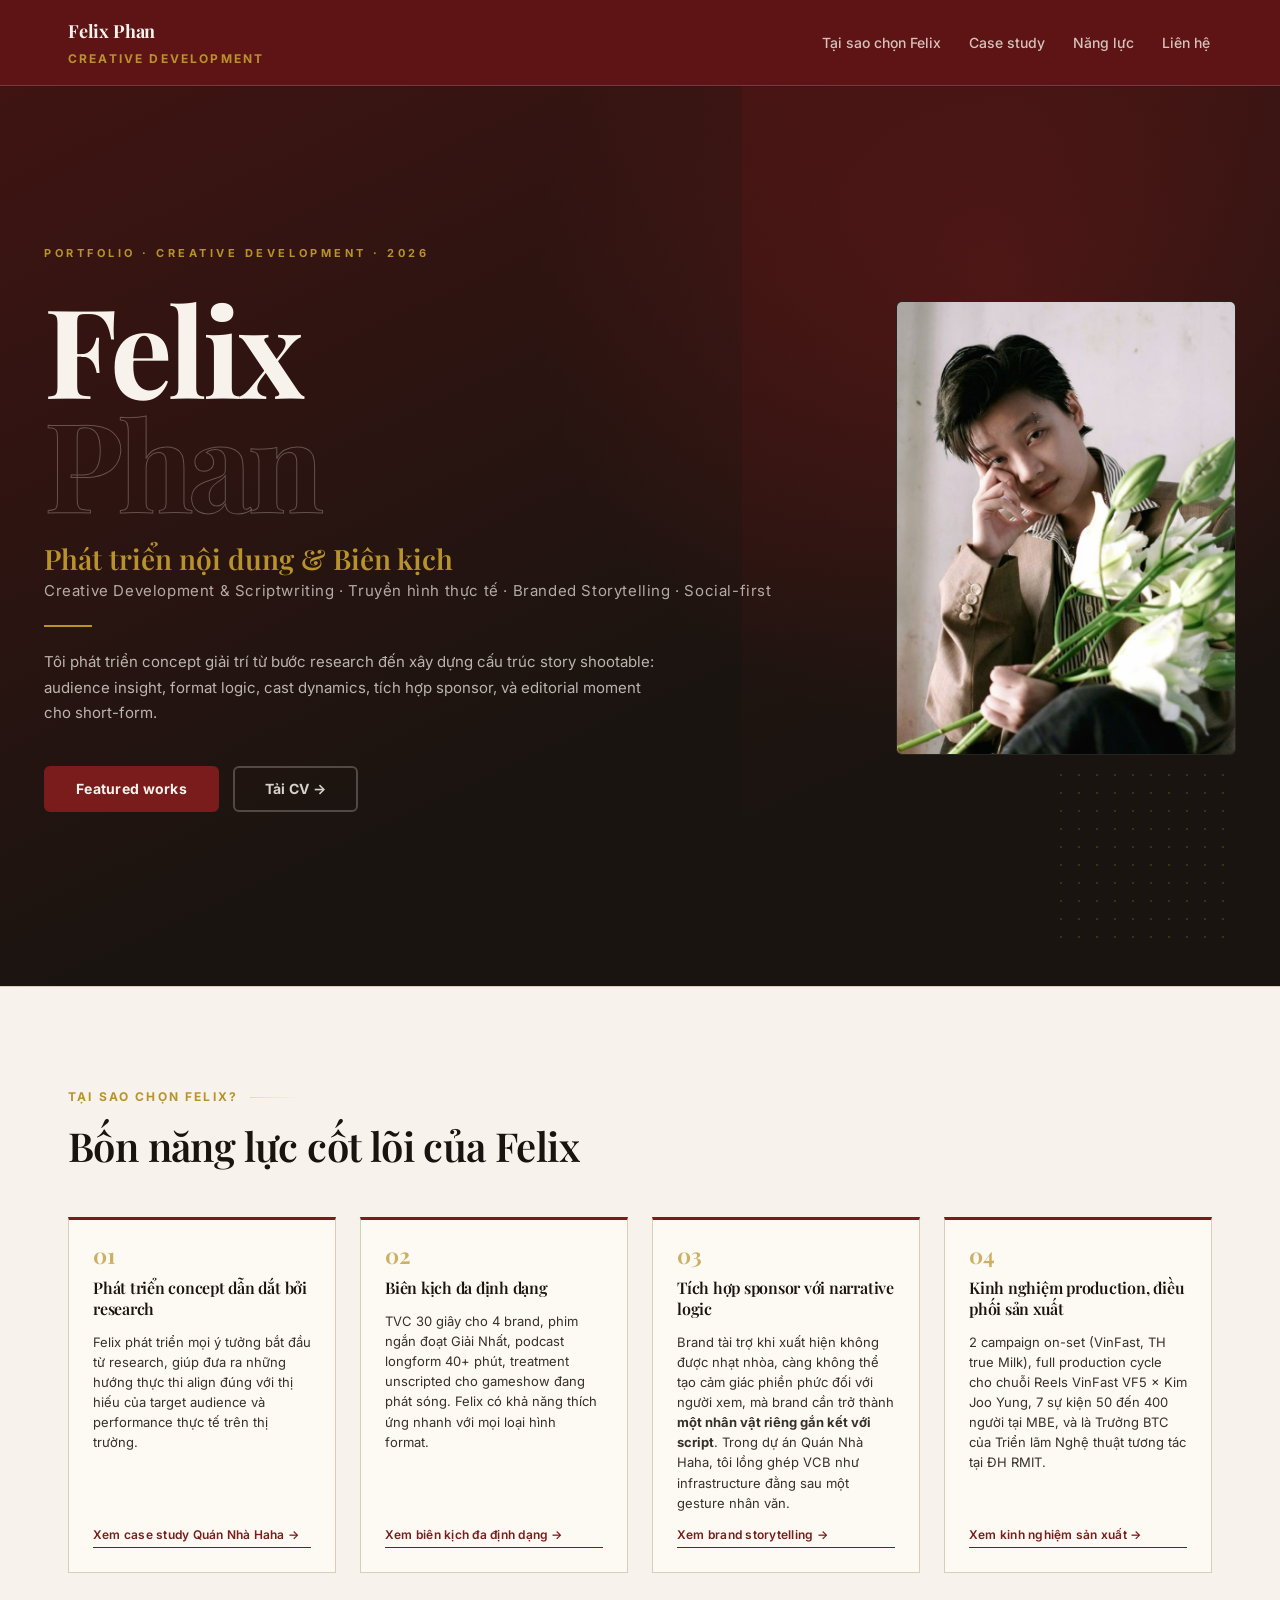
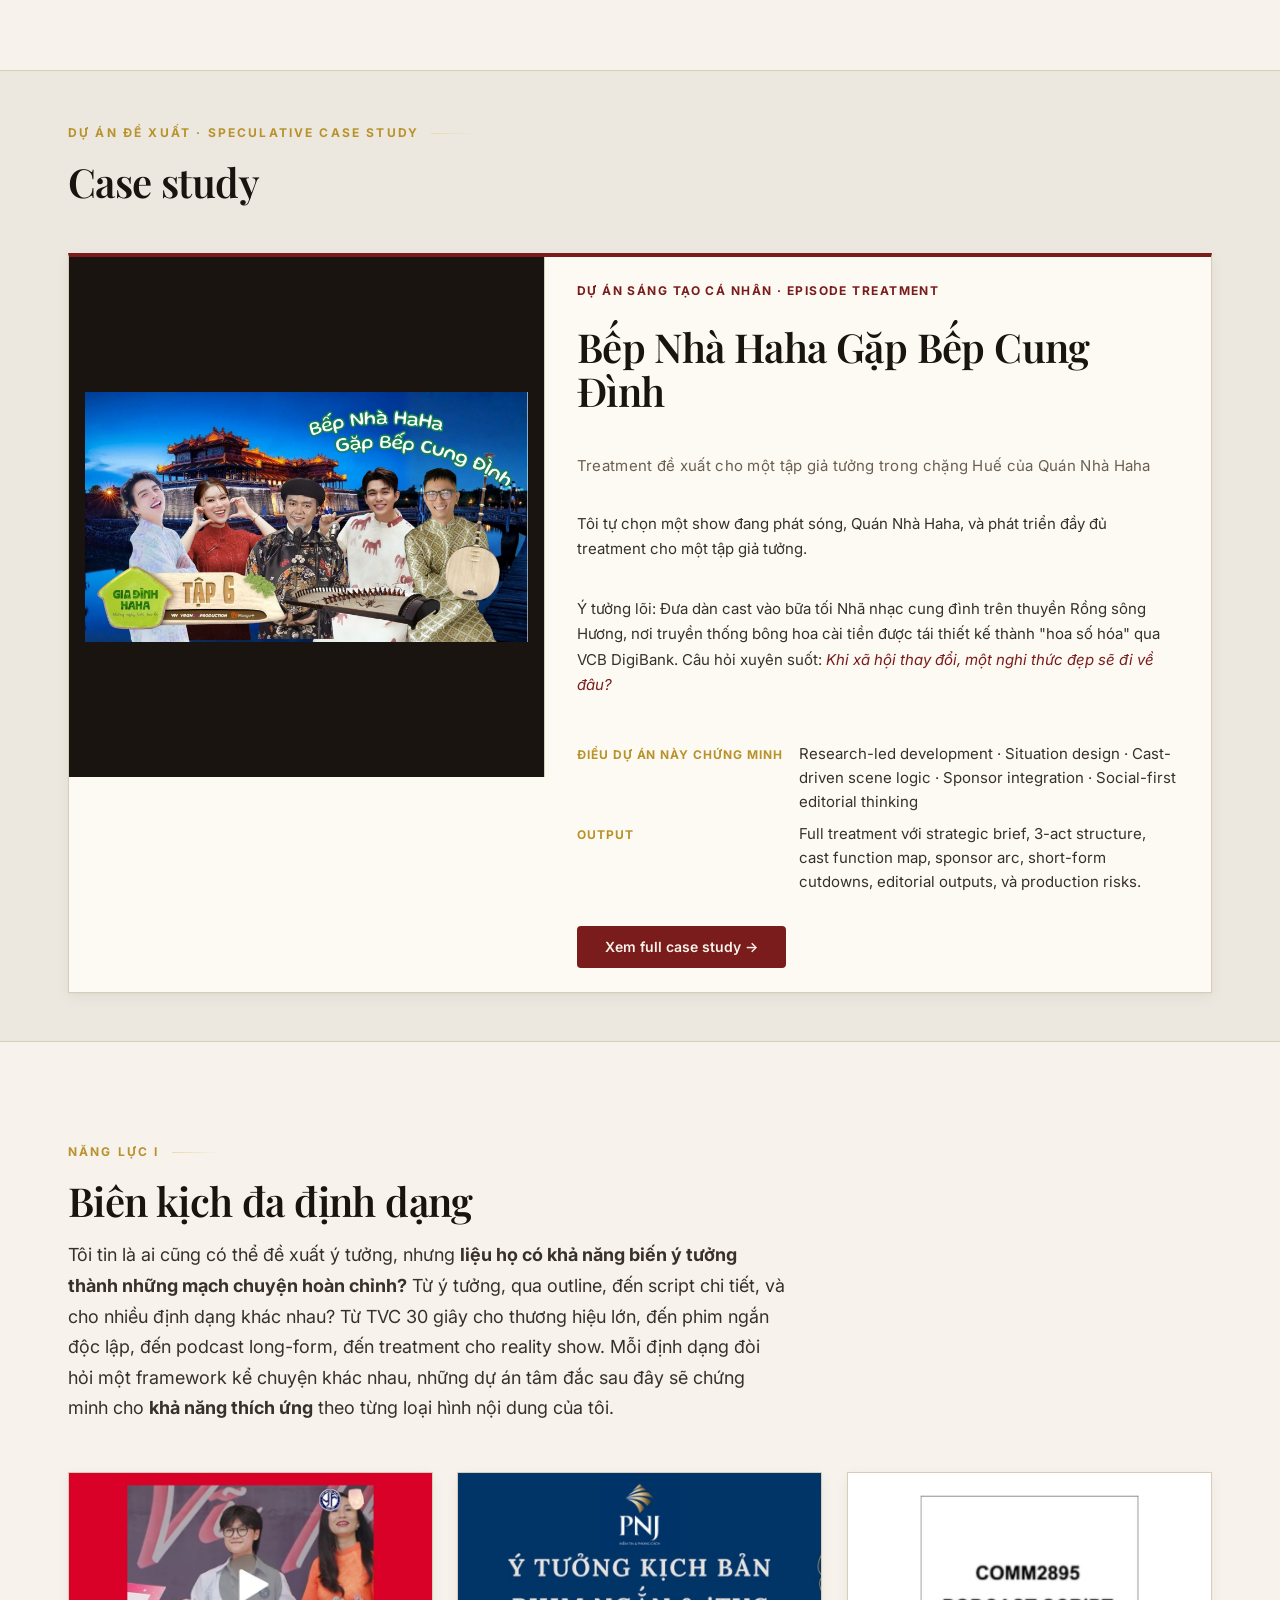
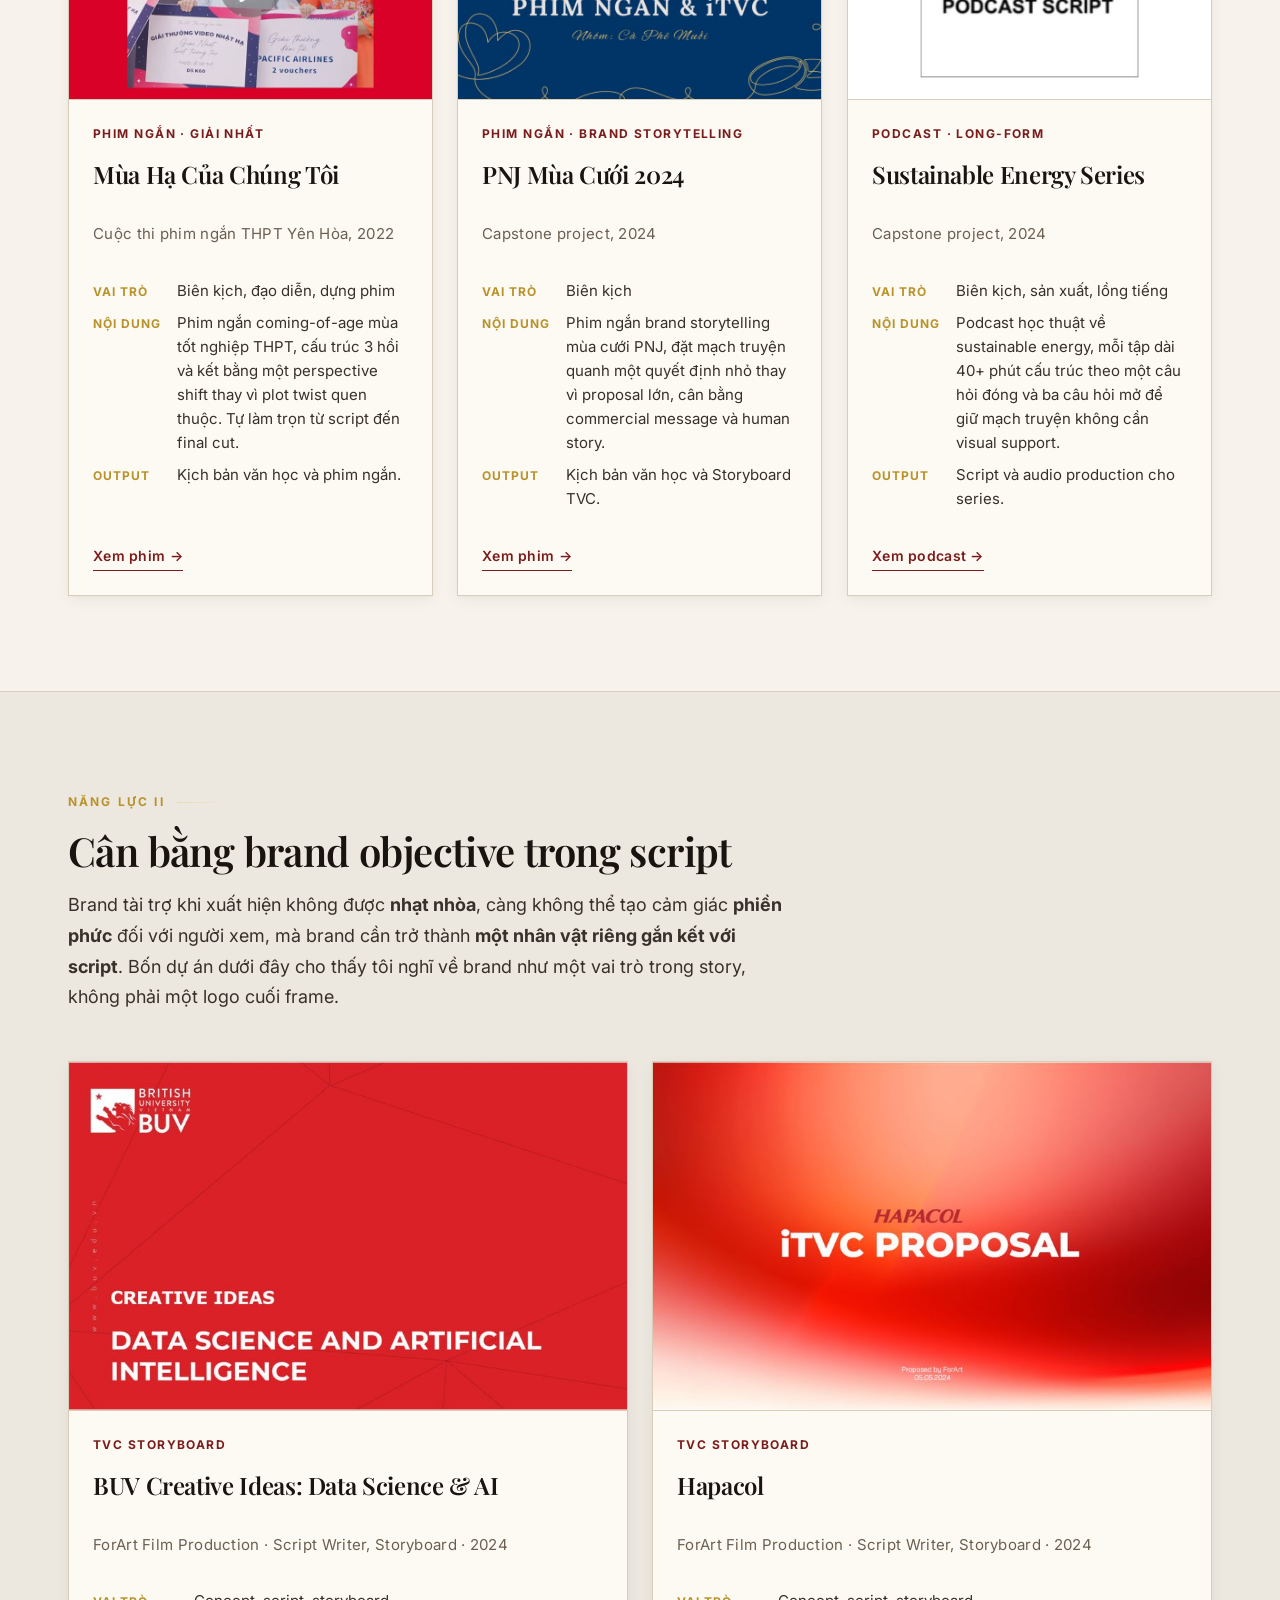
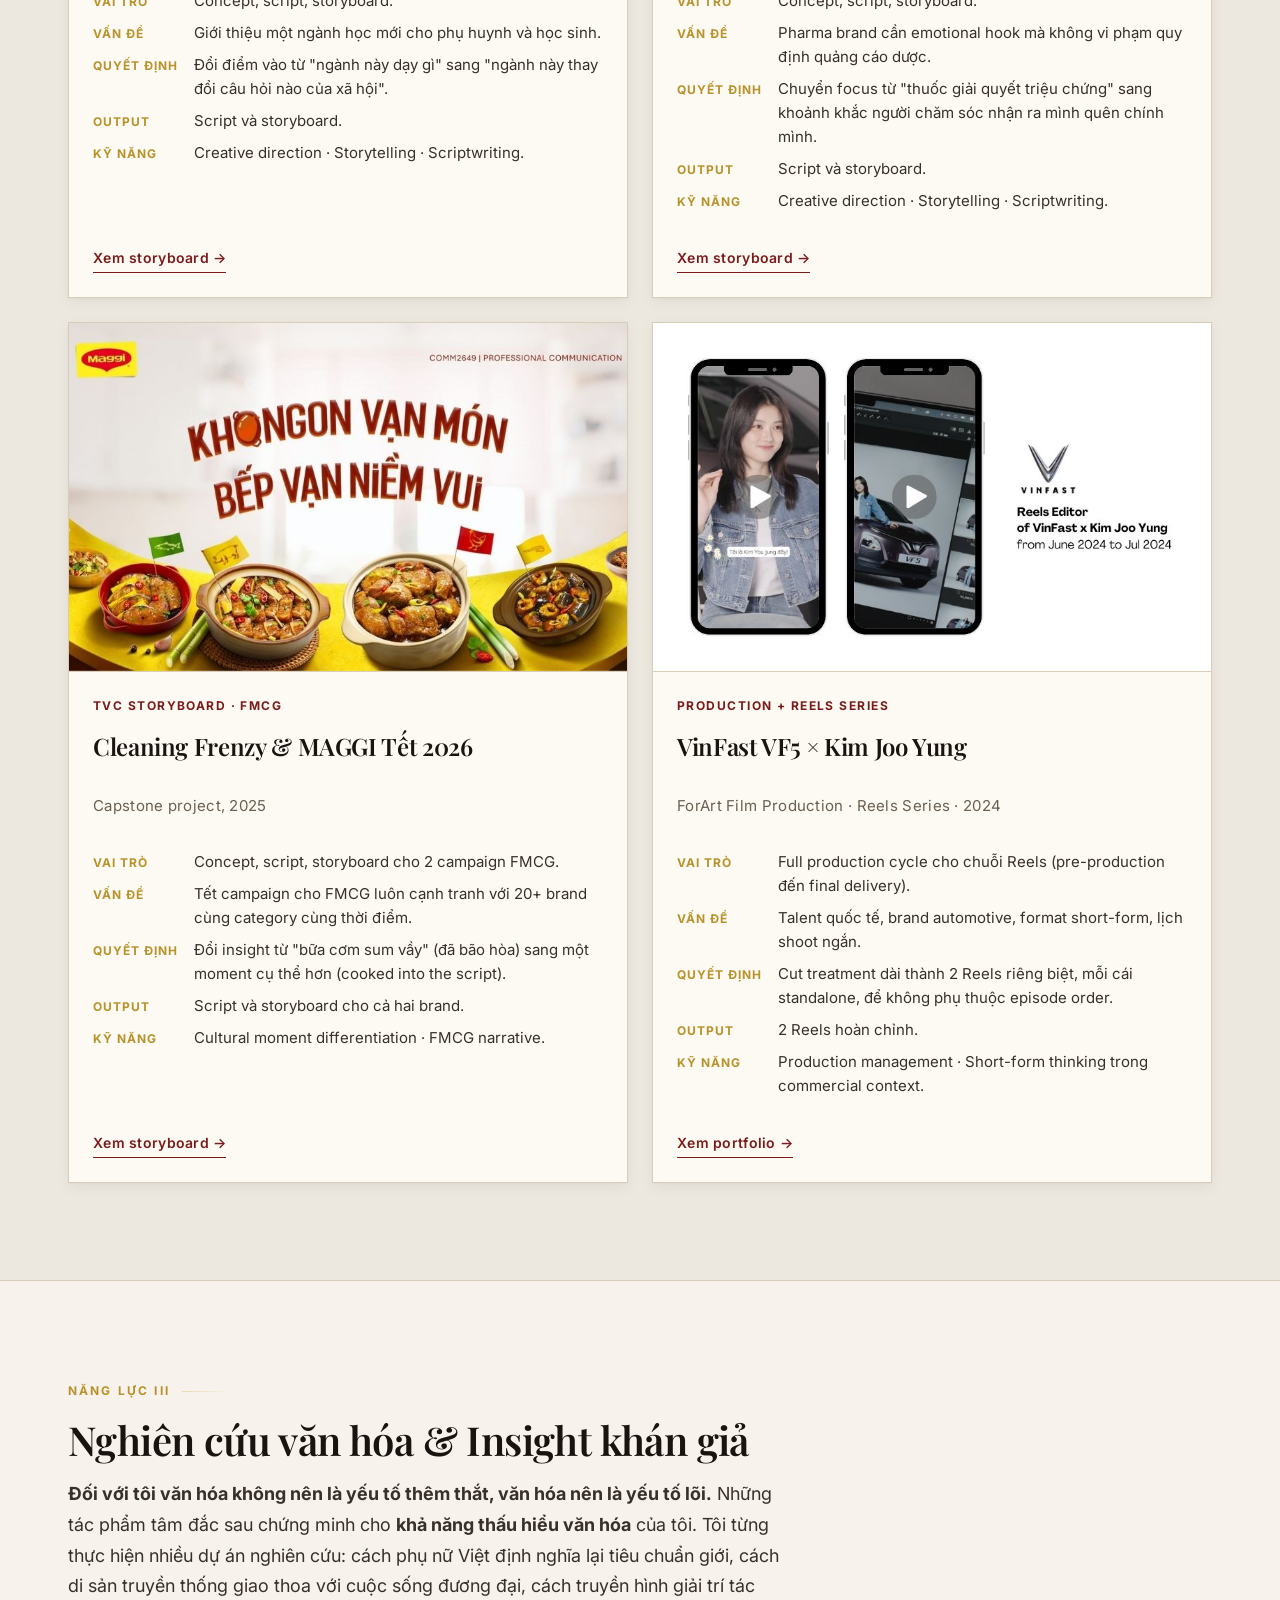
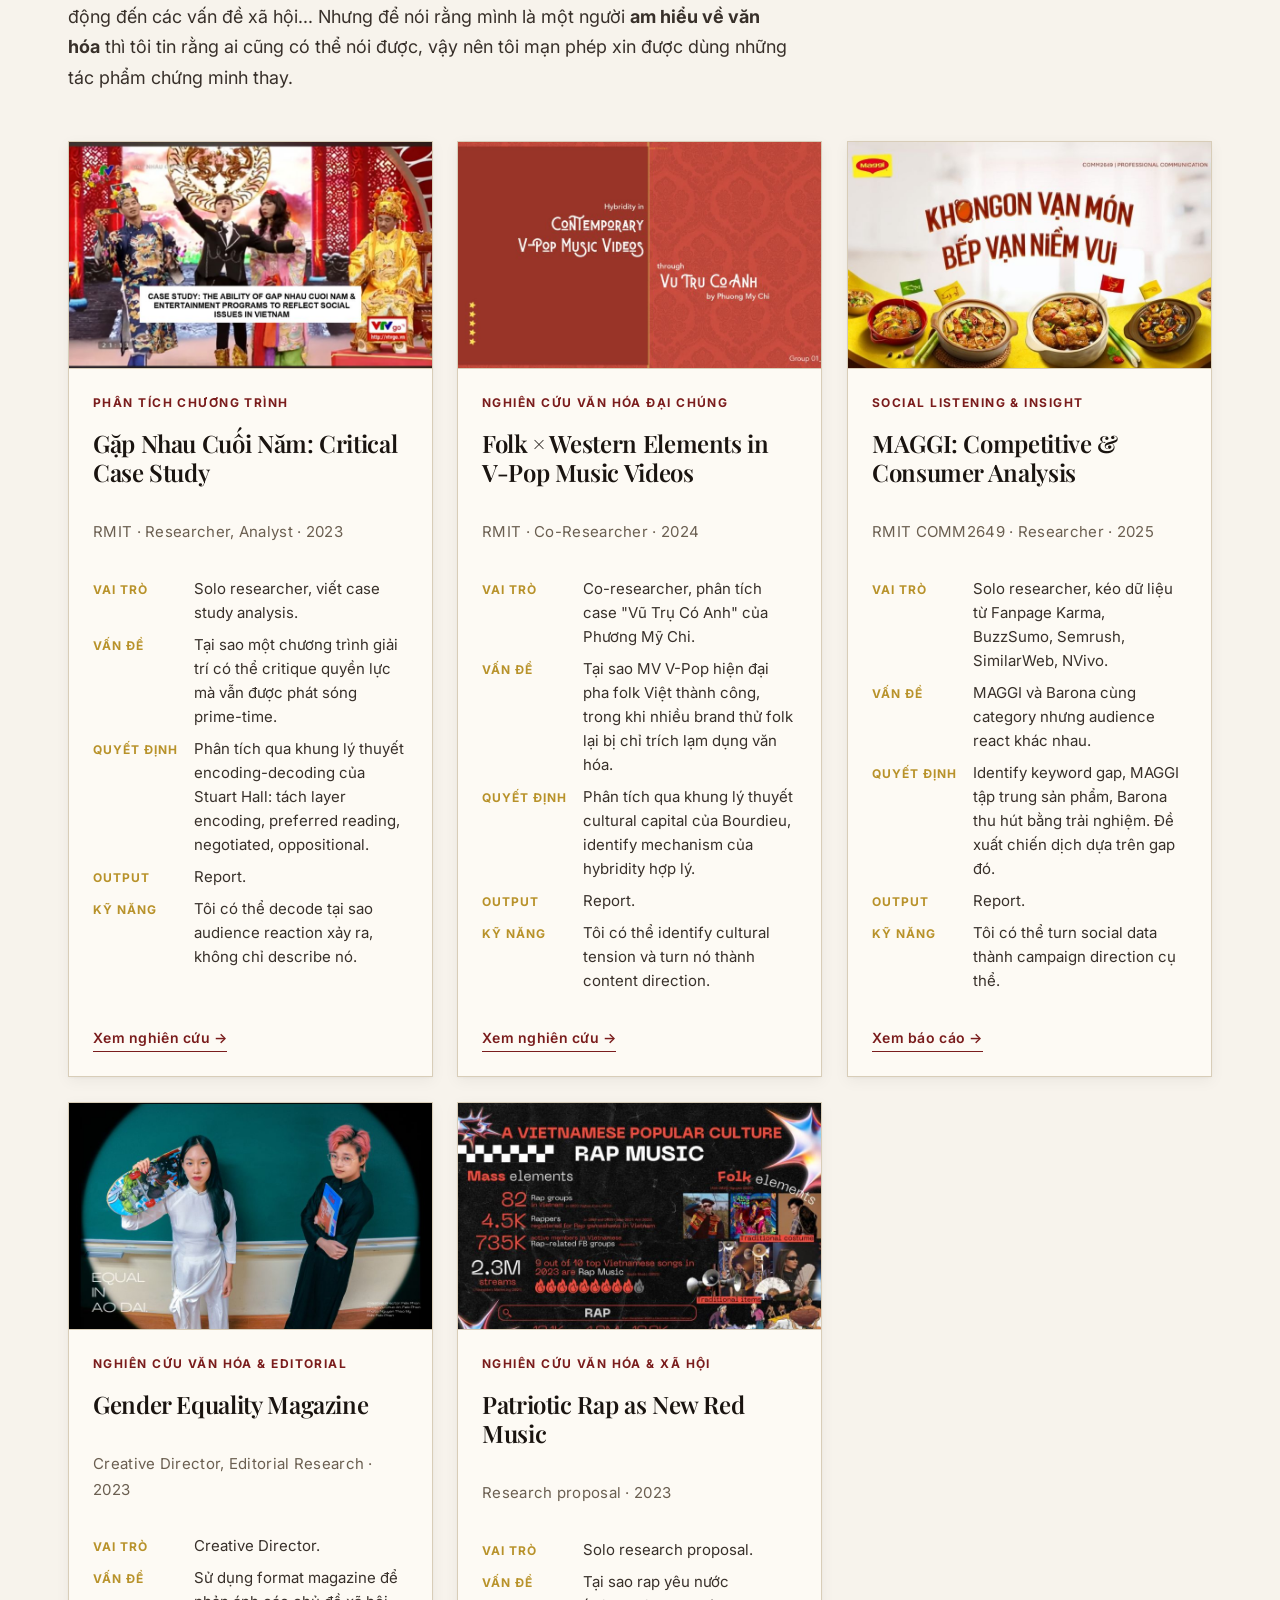
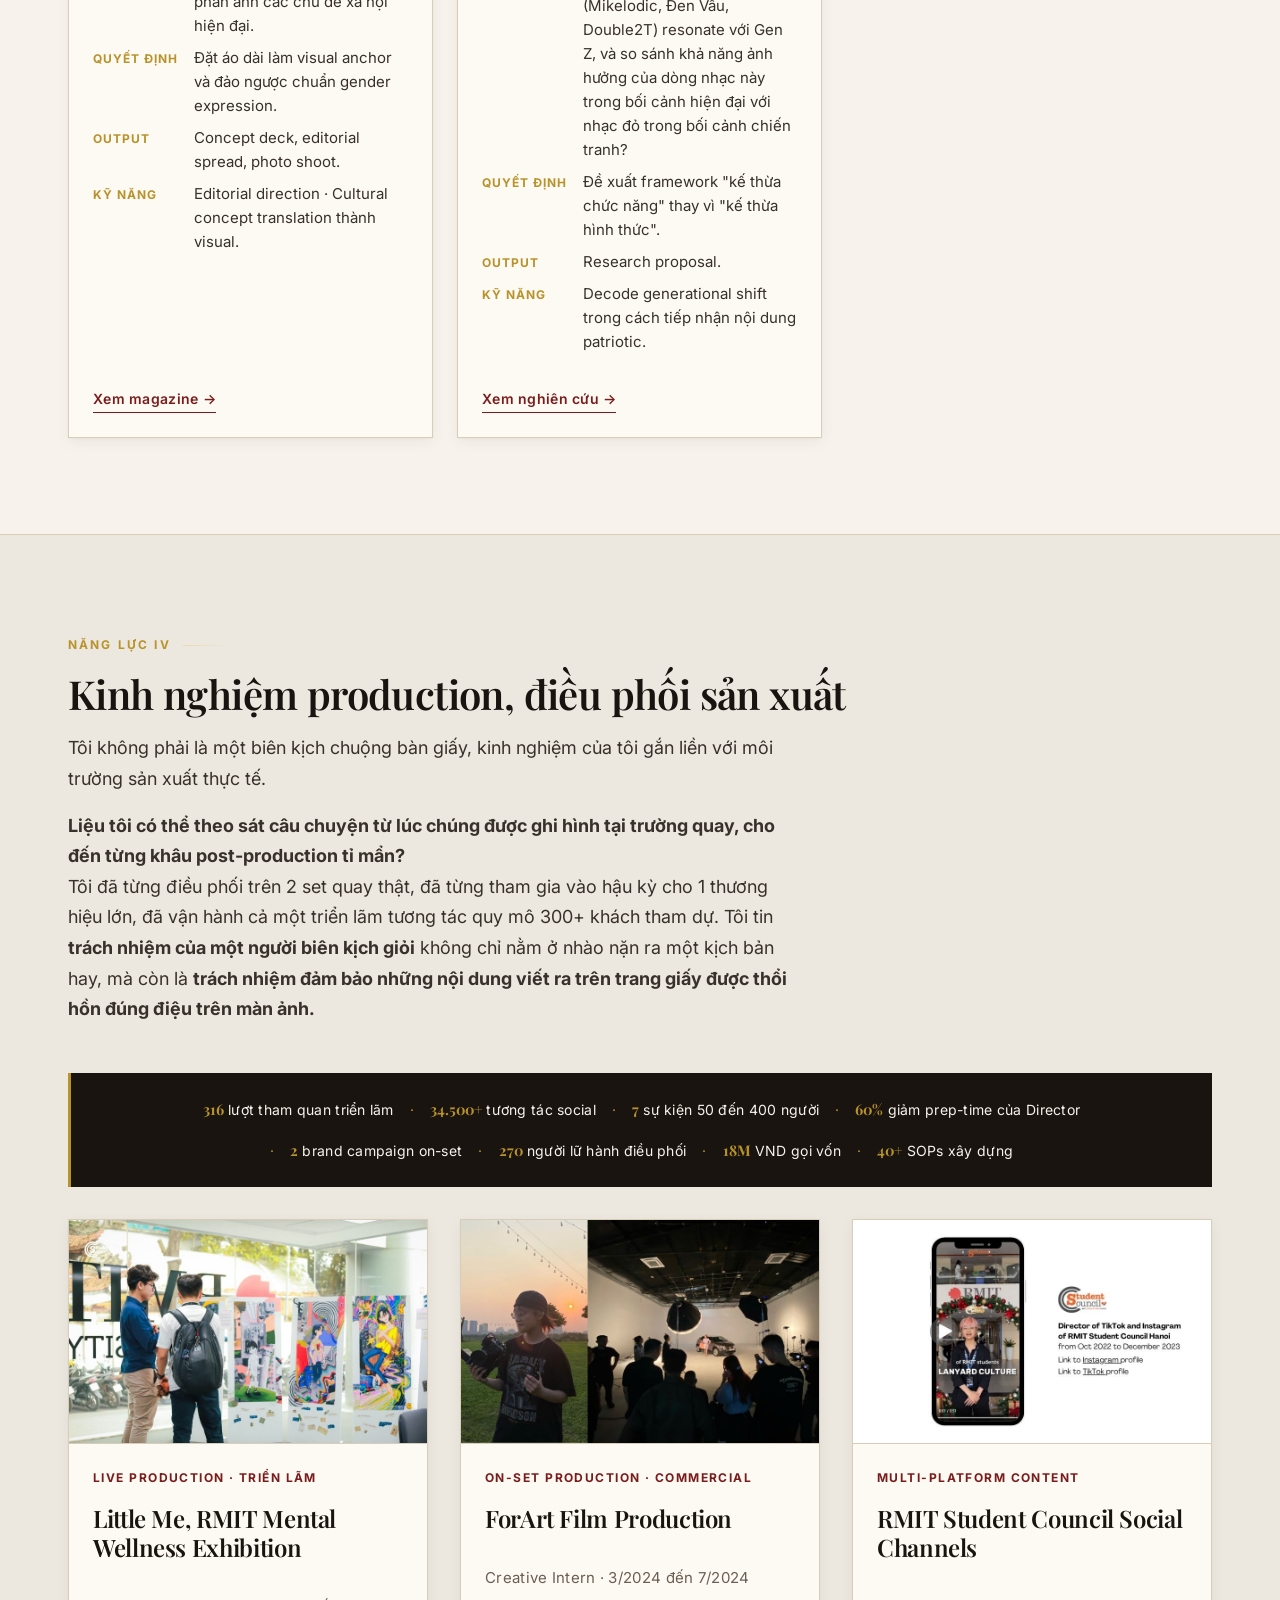
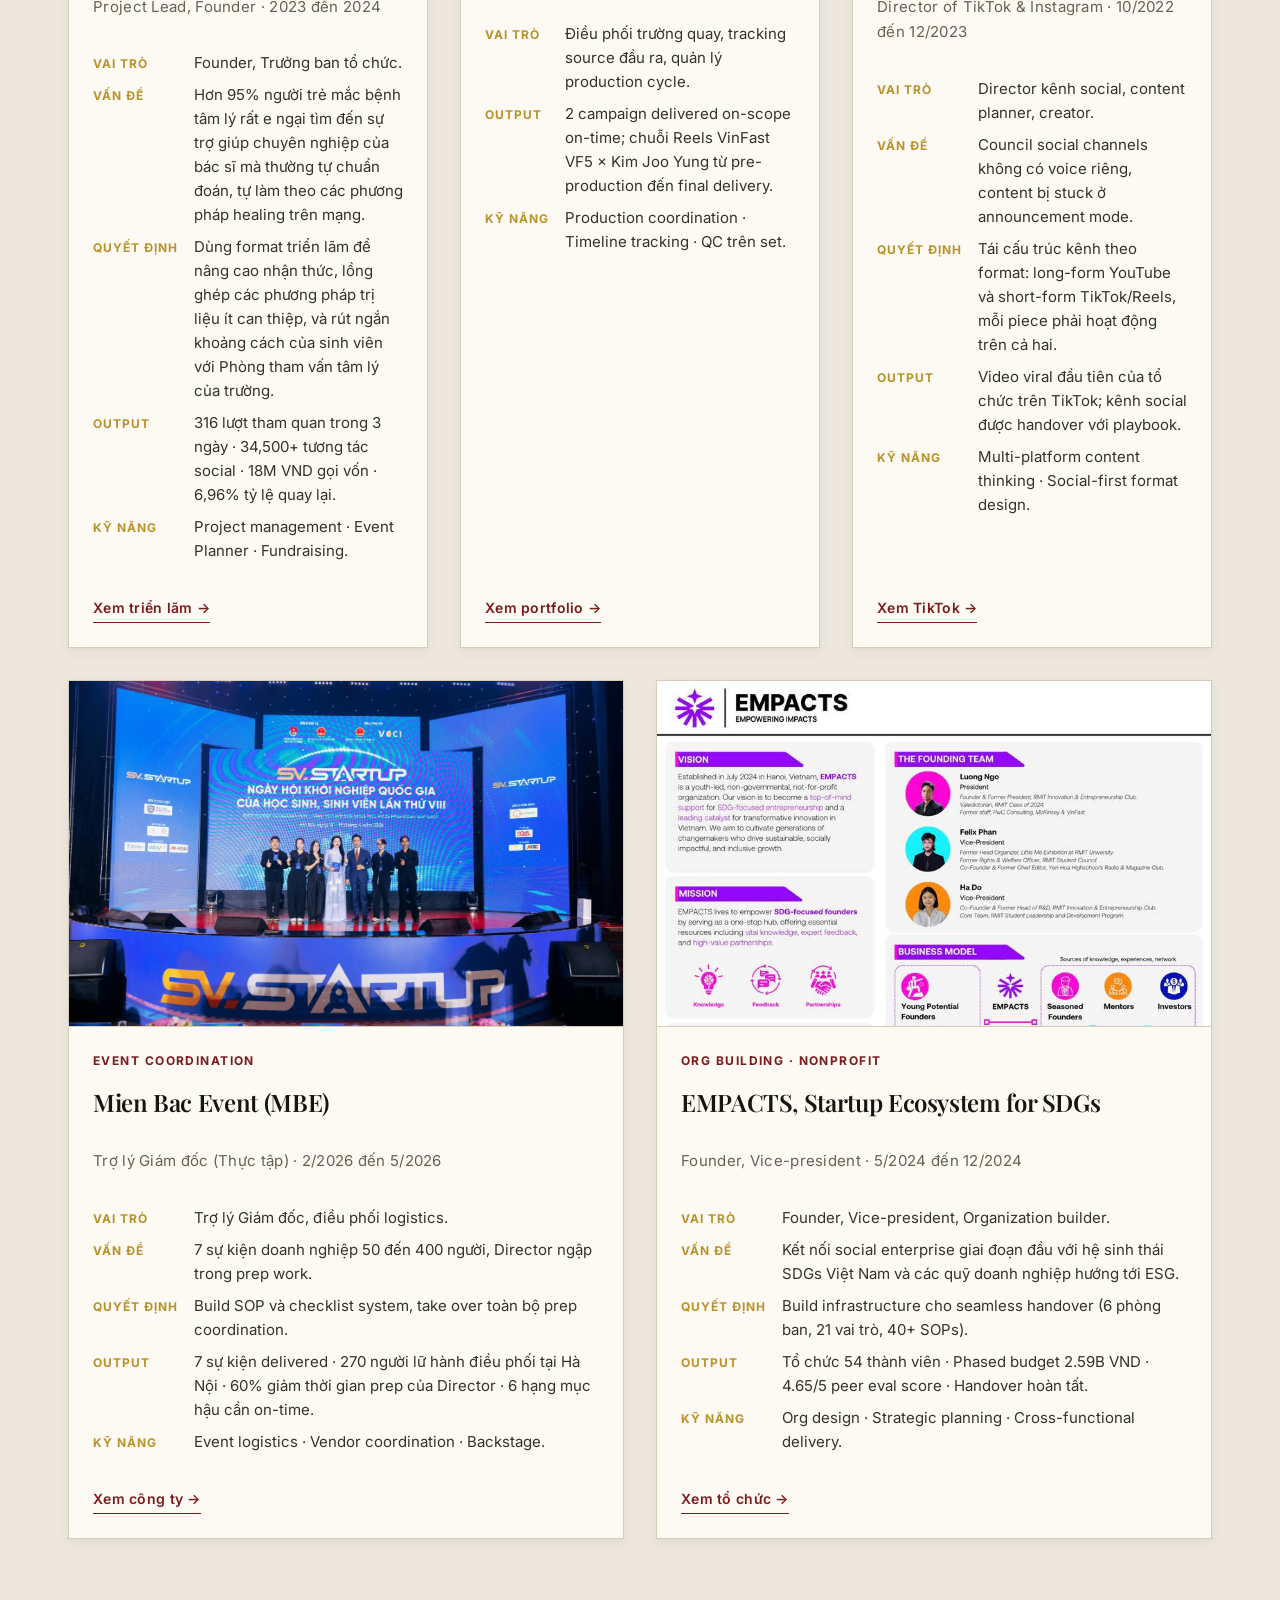
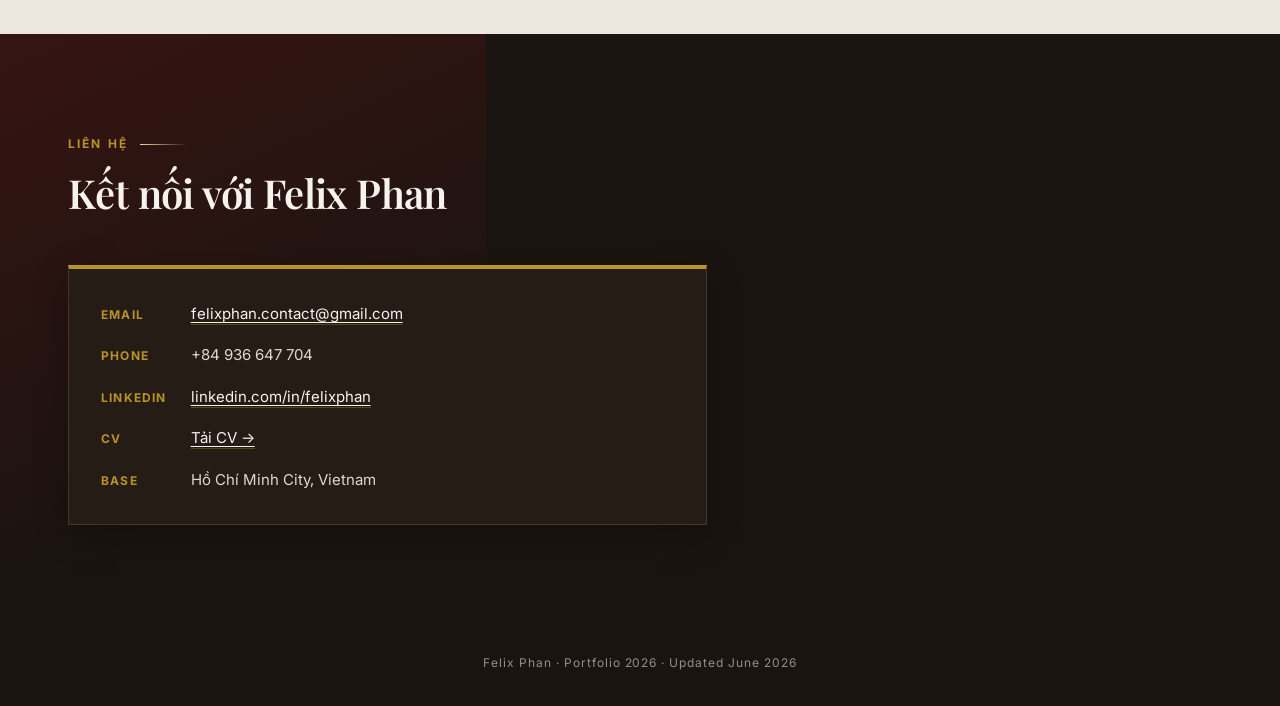
==== commit 2f9ffd33: "Unify body type scale, dark-red header, hero + section restructure Typography - One body-text size (" ====
--- a/index.html
+++ b/index.html
@@ -75,7 +75,7 @@
       width: 100%;
       max-width: 1240px;
       margin: 0 auto;
-      padding: 96px 24px 0;
+      padding: 48px 24px 64px;
       display: grid;
       grid-template-columns: minmax(0, 1fr) 340px;
       gap: 64px;
@@ -110,42 +110,35 @@
 
     .hero-cover__role {
       font-family: var(--font-display);
-      font-size: clamp(24px, 3vw, 36px);
+      font-size: clamp(22px, 2.4vw, 28px);
       font-weight: 600;
       color: var(--color-gold);
-      margin: 24px 0 4px;
+      margin: 22px 0 2px;
+      line-height: 1.25;
     }
 
     .hero-cover__role-en {
-      font-family: var(--font-display);
-      font-size: clamp(18px, 2.2vw, 26px);
-      font-style: italic;
-      color: rgba(247, 243, 236, .76);
+      font-family: var(--font-ui);
+      font-size: 15px;
+      font-style: normal;
+      letter-spacing: .04em;
+      color: rgba(247, 243, 236, .68);
       margin: 0;
-    }
-
-    .hero-cover__lanes {
-      font-family: var(--font-ui);
-      font-size: 13px;
-      letter-spacing: .12em;
-      text-transform: uppercase;
-      color: rgba(184, 146, 42, .85);
-      margin: 18px 0 0;
     }
 
     .hero-cover__divider {
       width: 48px;
       height: 2px;
       background: var(--color-gold);
-      margin: 30px 0;
+      margin: 22px 0;
       transform-origin: left;
     }
 
     .hero-cover__positioning {
       max-width: 620px;
       font-family: var(--font-body);
-      font-size: clamp(15px, 1.4vw, 17px);
-      line-height: 1.75;
+      font-size: 15px;
+      line-height: 1.7;
       color: rgba(247, 243, 236, .72);
       margin: 0;
     }
@@ -156,6 +149,24 @@
       color: var(--color-gold);
       font-size: 1.05em;
       letter-spacing: 0;
+    }
+
+    /* ============ PILLAR 4: 3-top + 2-bottom grid ============ */
+    .card-grid--5x {
+      display: grid;
+      grid-template-columns: 1fr;
+      gap: var(--space-3);
+    }
+    @media (min-width: 640px) {
+      .card-grid--5x { grid-template-columns: repeat(2, 1fr); }
+    }
+    @media (min-width: 1024px) {
+      .card-grid--5x { grid-template-columns: repeat(6, 1fr); gap: var(--space-4); }
+      .card-grid--5x > article:nth-child(1),
+      .card-grid--5x > article:nth-child(2),
+      .card-grid--5x > article:nth-child(3) { grid-column: span 2; }
+      .card-grid--5x > article:nth-child(4),
+      .card-grid--5x > article:nth-child(5) { grid-column: span 3; }
     }
 
     /* ============ WHY FELIX: 4-up compact grid ============ */
@@ -209,89 +220,6 @@
       color: var(--color-crimson);
     }
 
-    .qnh-process {
-      margin-top: 64px;
-      padding-top: 56px;
-      border-top: 1px solid var(--color-rule);
-    }
-
-    .qnh-process__head {
-      font-family: var(--font-display);
-      font-size: clamp(24px, 3vw, 32px);
-      font-weight: 600;
-      color: var(--color-ink);
-      margin: 0 0 8px;
-    }
-
-    .qnh-process__lede {
-      font-family: var(--font-display);
-      font-style: italic;
-      font-size: 16px;
-      color: var(--color-ink-muted);
-      margin: 0 0 36px;
-    }
-
-    .qnh-process__grid {
-      display: grid;
-      grid-template-columns: repeat(5, 1fr);
-      gap: 16px;
-    }
-
-    .qnh-step {
-      background: var(--color-paper-warm);
-      border: 1px solid var(--color-rule);
-      border-top: 3px solid var(--color-crimson);
-      border-radius: 0 0 var(--radius-sm) var(--radius-sm);
-      padding: 24px 20px;
-      transition: transform var(--transition), box-shadow var(--transition), border-top-color var(--transition);
-    }
-
-    .qnh-step:hover {
-      transform: translateY(-4px);
-      box-shadow: var(--shadow-card-hover);
-      border-top-color: var(--color-gold);
-    }
-
-    .qnh-step__num {
-      font-family: var(--font-display);
-      font-size: 34px;
-      font-weight: 700;
-      color: var(--color-gold);
-      opacity: .55;
-      line-height: 1;
-      margin: 0 0 10px;
-    }
-
-    .qnh-step__title {
-      font-family: var(--font-ui);
-      font-size: 11px;
-      font-weight: 700;
-      letter-spacing: .14em;
-      text-transform: uppercase;
-      color: var(--color-crimson);
-      margin: 0 0 10px;
-    }
-
-    .qnh-step__body {
-      font-family: var(--font-ui);
-      font-size: 13px;
-      line-height: 1.7;
-      color: var(--color-ink-soft);
-      margin: 0;
-    }
-
-    @media (max-width: 1024px) {
-      .qnh-process__grid { grid-template-columns: repeat(3, 1fr); }
-    }
-
-    @media (max-width: 700px) {
-      .qnh-process__grid { grid-template-columns: 1fr 1fr; }
-    }
-
-    @media (max-width: 480px) {
-      .qnh-process__grid { grid-template-columns: 1fr; }
-    }
-
     .hero-cover__ctas {
       display: flex;
       gap: 14px;
@@ -352,46 +280,10 @@
       display: block;
     }
 
-    .hero-cover__bar {
-      position: relative;
-      z-index: 1;
-      width: 100%;
-      max-width: 1240px;
-      margin: 56px auto 0;
-      padding: 28px 24px 0;
-      border-top: 1px solid rgba(247, 243, 236, .1);
-      display: flex;
-      gap: 40px;
-      flex-wrap: wrap;
-    }
-
-    .hero-cover__bar a,
-    .hero-cover__bar span {
-      font-family: var(--font-ui);
-      font-size: 13px;
-      color: rgba(247, 243, 236, .48);
-      text-decoration: none;
-      transition: color var(--transition);
-    }
-
-    .hero-cover__bar a:hover {
-      color: var(--color-gold);
-    }
-
-    .hero-cover__bar .lbl {
-      display: inline-block;
-      margin-right: 8px;
-      font-size: 10px;
-      letter-spacing: .22em;
-      text-transform: uppercase;
-      color: var(--color-gold);
-      opacity: .78;
-    }
-
     @media (max-width: 1024px) {
       .hero-cover__inner {
         grid-template-columns: 1fr;
-        padding-top: 72px;
+        padding-top: 40px;
       }
 
       .hero-cover__portrait {
@@ -401,18 +293,8 @@
 
     @media (max-width: 640px) {
       .hero-cover__inner {
-        padding-top: 64px;
+        padding: 32px 24px 48px;
         gap: 40px;
-      }
-
-      .hero-cover__bar {
-        margin-top: 42px;
-        gap: 18px;
-      }
-
-      .hero-cover__bar a,
-      .hero-cover__bar span {
-        width: 100%;
       }
 
       .hero-cover__dot {
@@ -435,22 +317,22 @@
       display: flex;
       align-items: center;
       justify-content: center;
-      padding: 0;
+      padding: 16px;
       aspect-ratio: 4 / 3;
       border-bottom: var(--border-thin);
     }
 
     #case-study .proof-card--featured .proof-card__media img {
-      width: 100%;
+      width: auto;
       height: 100%;
-      object-fit: cover;
+      max-width: 100%;
+      object-fit: contain;
       object-position: center;
       display: block;
-      background: var(--color-ink);
     }
 
     #case-study .proof-card--featured .proof-card__body {
-      padding: var(--space-4) var(--space-4);
+      padding: var(--space-3) var(--space-4);
     }
 
     @media (min-width: 900px) {
@@ -463,19 +345,13 @@
         border-bottom: none;
         border-right: var(--border-thin);
         height: 100%;
-        min-height: 480px;
-        max-height: 580px;
+        min-height: 420px;
+        max-height: 520px;
       }
     }
 
-    /* Section padding tightening for case study */
+    /* Section padding tightening for case study, fits in ~1 viewport */
     #case-study { padding-block: var(--space-5); }
-    .qnh-process { margin-top: var(--space-5); padding-top: var(--space-4); }
-    .qnh-process__head { margin-bottom: var(--space-3); }
-    .qnh-step { padding: 18px 16px; }
-    .qnh-step__num { font-size: 28px; margin-bottom: 6px; }
-    .qnh-step__title { font-size: 10.5px; margin-bottom: 8px; }
-    .qnh-step__body { font-size: 12.5px; line-height: 1.6; }
 </style>
 </head>
 <body>
@@ -510,8 +386,7 @@
             <span class="outline">Phan</span>
 </h1>
 <p class="hero-cover__role">Phát triển nội dung &amp; Biên kịch</p>
-<p class="hero-cover__role-en">Creative Development &amp; Scriptwriting</p>
-<p class="hero-cover__lanes">Truyền hình thực tế · Branded Storytelling · Nội dung Social-first</p>
+<p class="hero-cover__role-en">Creative Development &amp; Scriptwriting · Truyền hình thực tế · Branded Storytelling · Social-first</p>
 <div class="hero-cover__divider"></div>
 <p class="hero-cover__positioning">
             Tôi phát triển concept giải trí từ bước research đến xây dựng cấu trúc story shootable: audience insight, format logic, cast dynamics, tích hợp sponsor, và editorial moment cho short-form.
@@ -590,36 +465,6 @@
 </div>
 </article>
 
-<div class="qnh-process">
-<h3 class="qnh-process__head">Quy trình phát triển treatment</h3>
-<div class="qnh-process__grid">
-<article class="qnh-step reveal">
-<p class="qnh-step__num">01</p>
-<p class="qnh-step__title">Nghiên cứu &amp; Insight</p>
-<p class="qnh-step__body">Phân tích DNA chương trình: format ăn uống + talkshow, tông giọng hài hước chân thật, đối tượng 18-35. Nghiên cứu ẩm thực cung đình Huế và Nhã nhạc như di sản UNESCO.</p>
-</article>
-<article class="qnh-step reveal">
-<p class="qnh-step__num">02</p>
-<p class="qnh-step__title">Concept &amp; Format</p>
-<p class="qnh-step__body">Dàn cast trải nghiệm toàn bộ nghi thức: chuẩn bị bữa tối, nghe Nhã nhạc live trên thuyền, học cách tiếp đãi thay vì chỉ trình diễn. Tình huống thiết kế để tạo phản ứng tự nhiên, không cần scripted dialog.</p>
-</article>
-<article class="qnh-step reveal">
-<p class="qnh-step__num">03</p>
-<p class="qnh-step__title">Outline &amp; Flow</p>
-<p class="qnh-step__body">Ba hồi rõ ràng: Hồi 1 tạo culture shock; Hồi 2 tạo chaos và học nghề; Hồi 3 đưa cast đến một nghi thức mới. Mỗi hồi có turning point riêng.</p>
-</article>
-<article class="qnh-step reveal">
-<p class="qnh-step__num">04</p>
-<p class="qnh-step__title">Cast &amp; Câu hỏi</p>
-<p class="qnh-step__body">Thiết kế vai trò từng thành viên: ai tạo comic relief, ai mang cảm xúc, ai va vào văn hóa, ai kéo tập về sự chân thành. Bộ câu hỏi theo tầng: từ nhẹ đến sâu.</p>
-</article>
-<article class="qnh-step reveal">
-<p class="qnh-step__num">05</p>
-<p class="qnh-step__title">Sponsor &amp; Clip-able</p>
-<p class="qnh-step__body">VCB DigiBank gắn tự nhiên qua chi tiết "hoa số hóa". Xác định các khoảnh khắc cắt social: reaction bếp cung đình, bông hoa, QR gesture, reflection trên sông Hương.</p>
-</article>
-</div>
-</div>
 </div>
 </section>
 <!-- ============== PILLARS WRAPPER ============== -->
@@ -643,10 +488,8 @@
 <p class="proof-card__meta">Cuộc thi phim ngắn THPT Yên Hòa, 2022</p>
 <dl>
 <dt>Vai trò</dt><dd>Biên kịch, đạo diễn, dựng phim</dd>
-<dt>Vấn đề</dt><dd>Một câu chuyện coming-of-age mà không sa vào nostalgia trick.</dd>
-<dt>Quyết định</dt><dd>Cấu trúc 3 hồi với một twist không phải plot, là perspective shift.</dd>
+<dt>Nội dung</dt><dd>Phim ngắn coming-of-age mùa tốt nghiệp THPT, cấu trúc 3 hồi và kết bằng một perspective shift thay vì plot twist quen thuộc. Tự làm trọn từ script đến final cut.</dd>
 <dt>Output</dt><dd>Kịch bản văn học và phim ngắn.</dd>
-<dt>Kỹ năng</dt><dd>Story structure end-to-end · Production pipeline solo từ script đến final cut.</dd>
 </dl>
 <div class="proof-card__footer"><a class="link-arrow" href="https://drive.google.com/drive/folders/1OHnG1MviJQ8layw7ve0h_89JdDAPdxtA?usp=drive_link" rel="noopener noreferrer" target="_blank">Xem phim →</a></div></div>
 </article>
@@ -657,13 +500,11 @@
 <div class="proof-card__body">
 <div class="proof-card__label">PHIM NGẮN · BRAND STORYTELLING</div>
 <h3>PNJ Mùa Cưới 2024</h3>
-<p class="proof-card__meta">Script Writer, 2024</p>
-<dl>
-<dt>Vai trò</dt><dd>Script writer</dd>
-<dt>Vấn đề</dt><dd>Storytelling cảm xúc cho thương hiệu trang sức mà không bị sến.</dd>
-<dt>Quyết định</dt><dd>Đặt mạch truyện quanh một quyết định nhỏ, không phải proposal lớn.</dd>
+<p class="proof-card__meta">Capstone project, 2024</p>
+<dl>
+<dt>Vai trò</dt><dd>Biên kịch</dd>
+<dt>Nội dung</dt><dd>Phim ngắn brand storytelling mùa cưới PNJ, đặt mạch truyện quanh một quyết định nhỏ thay vì proposal lớn, cân bằng commercial message và human story.</dd>
 <dt>Output</dt><dd>Kịch bản văn học và Storyboard TVC.</dd>
-<dt>Kỹ năng</dt><dd>Brand storytelling restraint · Cân bằng commercial message và human story.</dd>
 </dl>
 <div class="proof-card__footer"><a class="link-arrow" href="https://drive.google.com/drive/folders/1iY9QtssZ1EflfxHWkMRDUmx5X6a86Kra?usp=drive_link" rel="noopener noreferrer" target="_blank">Xem phim →</a></div></div>
 </article>
@@ -674,13 +515,11 @@
 <div class="proof-card__body">
 <div class="proof-card__label">PODCAST · LONG-FORM</div>
 <h3>Sustainable Energy Series</h3>
-<p class="proof-card__meta">Script Writer, Producer, Voice · 2024</p>
-<dl>
-<dt>Vai trò</dt><dd>Viết kịch bản, sản xuất, lồng tiếng.</dd>
-<dt>Vấn đề</dt><dd>Format 40+ phút phải giữ mạch truyện qua nhiều segment dài, không thể nương kịch tính video.</dd>
-<dt>Quyết định</dt><dd>Mỗi episode có một câu hỏi đóng và 3 câu hỏi mở, segment được cấu trúc theo arc cảm xúc.</dd>
+<p class="proof-card__meta">Capstone project, 2024</p>
+<dl>
+<dt>Vai trò</dt><dd>Biên kịch, sản xuất, lồng tiếng</dd>
+<dt>Nội dung</dt><dd>Podcast học thuật về sustainable energy, mỗi tập dài 40+ phút cấu trúc theo một câu hỏi đóng và ba câu hỏi mở để giữ mạch truyện không cần visual support.</dd>
 <dt>Output</dt><dd>Script và audio production cho series.</dd>
-<dt>Kỹ năng</dt><dd>Longform structure · Editorial discipline khi không có visual support.</dd>
 </dl>
 <div class="proof-card__footer"><a class="link-arrow" href="https://drive.google.com/drive/folders/12VriM4x-aIlAnSOmtRzbgZVB6KAApTqZ?usp=drive_link" rel="noopener noreferrer" target="_blank">Xem podcast →</a></div></div>
 </article>
@@ -692,8 +531,8 @@
 <div class="container">
 <div class="section-head reveal">
 <span class="eyebrow">NĂNG LỰC II</span>
-<h2 id="pillar-2-title">Cân bằng brand objective và human story</h2>
-<p>Brand tài trợ khi xuất hiện không được nhạt nhòa, càng không thể tạo cảm giác phiền phức đối với người xem, mà brand cần trở thành một nhân vật riêng gắn kết với script. Bốn dự án dưới đây cho thấy tôi nghĩ về brand như một vai trò trong story, không phải một logo cuối frame.</p>
+<h2 id="pillar-2-title">Cân bằng brand objective trong script</h2>
+<p>Brand tài trợ khi xuất hiện không được <strong>nhạt nhòa</strong>, càng không thể tạo cảm giác <strong>phiền phức</strong> đối với người xem, mà brand cần trở thành <strong>một nhân vật riêng gắn kết với script</strong>. Bốn dự án dưới đây cho thấy tôi nghĩ về brand như một vai trò trong story, không phải một logo cuối frame.</p>
 </div>
 <div class="card-grid card-grid--2">
 <article class="proof-card reveal">
@@ -706,10 +545,10 @@
 <p class="proof-card__meta">ForArt Film Production · Script Writer, Storyboard · 2024</p>
 <dl>
 <dt>Vai trò</dt><dd>Concept, script, storyboard.</dd>
-<dt>Vấn đề</dt><dd>Giới thiệu một ngành học mới cho phụ huynh và học sinh mà không bị "trường tốt vì có công nghệ".</dd>
+<dt>Vấn đề</dt><dd>Giới thiệu một ngành học mới cho phụ huynh và học sinh.</dd>
 <dt>Quyết định</dt><dd>Đổi điểm vào từ "ngành này dạy gì" sang "ngành này thay đổi câu hỏi nào của xã hội".</dd>
-<dt>Output</dt><dd>Script và storyboard, vượt qua 4 vòng chỉnh sửa từ brief đến final.</dd>
-<dt>Kỹ năng</dt><dd>Concept translation cho academic brand · Storyboard logic.</dd>
+<dt>Output</dt><dd>Script và storyboard.</dd>
+<dt>Kỹ năng</dt><dd>Creative direction · Storytelling · Scriptwriting.</dd>
 </dl>
 <div class="proof-card__footer"><a class="link-arrow" href="https://drive.google.com/drive/folders/16Ztq8YRrKhiLU_CgmkwwyTGuRpdMkndF?usp=drive_link" rel="noopener noreferrer" target="_blank">Xem storyboard →</a></div></div>
 </article>
@@ -726,7 +565,7 @@
 <dt>Vấn đề</dt><dd>Pharma brand cần emotional hook mà không vi phạm quy định quảng cáo dược.</dd>
 <dt>Quyết định</dt><dd>Chuyển focus từ "thuốc giải quyết triệu chứng" sang khoảnh khắc người chăm sóc nhận ra mình quên chính mình.</dd>
 <dt>Output</dt><dd>Script và storyboard.</dd>
-<dt>Kỹ năng</dt><dd>Brand storytelling trong constraint pháp lý.</dd>
+<dt>Kỹ năng</dt><dd>Creative direction · Storytelling · Scriptwriting.</dd>
 </dl>
 <div class="proof-card__footer"><a class="link-arrow" href="https://drive.google.com/drive/folders/1-6vp9rLS4MkdFyVgQ3_5Z0_l33Qj1EAN?usp=drive_link" rel="noopener noreferrer" target="_blank">Xem storyboard →</a></div></div>
 </article>
@@ -737,7 +576,7 @@
 <div class="proof-card__body">
 <div class="proof-card__label">TVC STORYBOARD · FMCG</div>
 <h3>Cleaning Frenzy &amp; MAGGI Tết 2026</h3>
-<p class="proof-card__meta">Script Writer, Storyboard · 2024 đến 2025</p>
+<p class="proof-card__meta">Capstone project, 2025</p>
 <dl>
 <dt>Vai trò</dt><dd>Concept, script, storyboard cho 2 campaign FMCG.</dd>
 <dt>Vấn đề</dt><dd>Tết campaign cho FMCG luôn cạnh tranh với 20+ brand cùng category cùng thời điểm.</dd>
@@ -754,7 +593,7 @@
 <div class="proof-card__body">
 <div class="proof-card__label">PRODUCTION + REELS SERIES</div>
 <h3>VinFast VF5 × Kim Joo Yung</h3>
-<p class="proof-card__meta">ForArt Film Production · Production Manager, Reels Series · 2024</p>
+<p class="proof-card__meta">ForArt Film Production · Reels Series · 2024</p>
 <dl>
 <dt>Vai trò</dt><dd>Full production cycle cho chuỗi Reels (pre-production đến final delivery).</dd>
 <dt>Vấn đề</dt><dd>Talent quốc tế, brand automotive, format short-form, lịch shoot ngắn.</dd>
@@ -881,24 +720,7 @@
 <span role="listitem"><span class="metric-num" data-counter="18" data-counter-suffix="M">18M</span> VND gọi vốn</span>
 <span role="listitem"><span class="metric-num" data-counter="40" data-counter-suffix="+">40+</span> SOPs xây dựng</span>
 </div>
-<div class="card-grid card-grid--2">
-<article class="proof-card reveal">
-<div class="proof-card__media">
-<img alt="On-set ForArt Film Production, trường quay" height="500" loading="lazy" src="images/ForArt.jpg" width="800"/>
-</div>
-<div class="proof-card__body">
-<div class="proof-card__label">ON-SET PRODUCTION · COMMERCIAL</div>
-<h3>ForArt Film Production</h3>
-<p class="proof-card__meta">Creative Intern · 3/2024 đến 7/2024</p>
-<dl>
-<dt>Vai trò</dt><dd>Điều phối trường quay, tracking source đầu ra, quản lý production cycle.</dd>
-<dt>Vấn đề</dt><dd>2 campaign brand (VinFast, TH true Milk) cùng thời điểm, source và timeline conflict.</dd>
-<dt>Quyết định</dt><dd>Build tracking sheet tách 2 stream song song với daily checkpoint.</dd>
-<dt>Output</dt><dd>2 campaign delivered on-scope on-time; chuỗi Reels VinFast VF5 × Kim Joo Yung từ pre-production đến final delivery.</dd>
-<dt>Kỹ năng</dt><dd>Production coordination · Timeline tracking · QC trên set.</dd>
-</dl>
-<div class="proof-card__footer"><a class="link-arrow" href="https://www.facebook.com/share/p/1952CNpUKZ/" rel="noopener noreferrer" target="_blank">Xem portfolio →</a></div></div>
-</article>
+<div class="card-grid card-grid--5x">
 <article class="proof-card reveal">
 <div class="proof-card__media">
 <img alt="Triển lãm Little Me, khu vực tương tác" height="500" loading="lazy" src="images/Little-Me.jpg" width="800"/>
@@ -918,6 +740,21 @@
 </article>
 <article class="proof-card reveal">
 <div class="proof-card__media">
+<img alt="On-set ForArt Film Production, trường quay" height="500" loading="lazy" src="images/ForArt.jpg" width="800"/>
+</div>
+<div class="proof-card__body">
+<div class="proof-card__label">ON-SET PRODUCTION · COMMERCIAL</div>
+<h3>ForArt Film Production</h3>
+<p class="proof-card__meta">Creative Intern · 3/2024 đến 7/2024</p>
+<dl>
+<dt>Vai trò</dt><dd>Điều phối trường quay, tracking source đầu ra, quản lý production cycle.</dd>
+<dt>Output</dt><dd>2 campaign delivered on-scope on-time; chuỗi Reels VinFast VF5 × Kim Joo Yung từ pre-production đến final delivery.</dd>
+<dt>Kỹ năng</dt><dd>Production coordination · Timeline tracking · QC trên set.</dd>
+</dl>
+<div class="proof-card__footer"><a class="link-arrow" href="https://www.facebook.com/share/p/1952CNpUKZ/" rel="noopener noreferrer" target="_blank">Xem portfolio →</a></div></div>
+</article>
+<article class="proof-card reveal">
+<div class="proof-card__media">
 <img alt="RMIT Student Council social content, ảnh kênh" height="500" loading="lazy" src="images/rmit-social.jpg" width="800"/>
 </div>
 <div class="proof-card__body">
@@ -938,7 +775,7 @@
 <img alt="Sự kiện MBE Mien Bac Event, không gian doanh nghiệp" height="500" loading="lazy" src="images/mbe.jpg" width="800"/>
 </div>
 <div class="proof-card__body">
-<div class="proof-card__label">EVENT COORDINATION · QUY MÔ LỚN</div>
+<div class="proof-card__label">EVENT COORDINATION</div>
 <h3>Mien Bac Event (MBE)</h3>
 <p class="proof-card__meta">Trợ lý Giám đốc (Thực tập) · 2/2026 đến 5/2026</p>
 <dl>
@@ -959,7 +796,7 @@
 <h3>EMPACTS, Startup Ecosystem for SDGs</h3>
 <p class="proof-card__meta">Founder, Vice-president · 5/2024 đến 12/2024</p>
 <dl>
-<dt>Vai trò</dt><dd>Founder, VP, designer of org infrastructure.</dd>
+<dt>Vai trò</dt><dd>Founder, Vice-president, Organization builder.</dd>
 <dt>Vấn đề</dt><dd>Kết nối social enterprise giai đoạn đầu với hệ sinh thái SDGs Việt Nam và các quỹ doanh nghiệp hướng tới ESG.</dd>
 <dt>Quyết định</dt><dd>Build infrastructure cho seamless handover (6 phòng ban, 21 vai trò, 40+ SOPs).</dd>
 <dt>Output</dt><dd>Tổ chức 54 thành viên · Phased budget 2.59B VND · 4.65/5 peer eval score · Handover hoàn tất.</dd>
--- a/assets/css/style.css
+++ b/assets/css/style.css
@@ -101,12 +101,52 @@
 
 body {
   font-family: var(--font-body);
-  font-size: var(--text-base);
-  line-height: 1.65;
+  font-size: 15px;
+  line-height: 1.7;
   color: var(--color-ink-soft);
   background: var(--color-paper);
   -webkit-font-smoothing: antialiased;
   text-rendering: optimizeLegibility;
+}
+
+/* Unified body-text size sitewide.
+   Hierarchy is delivered through weight, color, case, spacing, and composition,
+   not through text size. Headings keep their own scale. */
+p,
+li,
+dd,
+.proof-card dd,
+.proof-card__body p,
+.snapshot-card p,
+.section-head p,
+.cs-prose-pack p,
+.cs-tension__card p,
+.cs-sponsor__step p,
+.cs-cut p,
+.cs-prove p,
+.cs-cast__trait,
+.cs-cast__scene,
+.cs-act p,
+.cs-beats li,
+.qnh-step__body,
+.qnh-intro {
+  font-size: 15px;
+  line-height: 1.7;
+}
+
+/* Meta strings (eyebrow/labels/dates) stay smaller for hierarchy via case + weight. */
+.proof-card__meta,
+.proof-card__label,
+.proof-card dt,
+.snapshot-card__num,
+.eyebrow,
+.label,
+.cs-cast__role,
+.cs-cut__meta,
+.contact-card dt,
+.metric-strip,
+.nav__brand .nav__brand-sub {
+  font-size: 12px;
 }
 
 img, picture, svg { display: block; max-width: 100%; height: auto; }
@@ -342,10 +382,9 @@
   position: sticky;
   top: 0;
   z-index: 100;
-  background: rgba(247, 243, 236, 0.92);
-  backdrop-filter: saturate(160%) blur(10px);
-  -webkit-backdrop-filter: saturate(160%) blur(10px);
-  border-bottom: var(--border-thin);
+  background: var(--color-crimson-deep);
+  border-bottom: 1px solid rgba(184, 146, 42, .35);
+  box-shadow: 0 1px 0 rgba(0, 0, 0, .12);
 }
 
 .nav__inner {
@@ -366,8 +405,8 @@
 .nav__brand {
   font-family: var(--font-display);
   font-weight: 700;
-  font-size: var(--text-lg);
-  color: var(--color-ink);
+  font-size: 18px;
+  color: var(--color-paper);
   text-decoration: none;
   letter-spacing: -0.01em;
 }
@@ -375,7 +414,6 @@
 .nav__brand .nav__brand-sub {
   display: block;
   font-family: var(--font-ui);
-  font-size: 0.65rem;
   letter-spacing: 0.18em;
   text-transform: uppercase;
   color: var(--color-gold);
@@ -394,9 +432,9 @@
 
 .nav__links a {
   font-family: var(--font-ui);
-  font-size: var(--text-sm);
+  font-size: 14px;
   font-weight: 500;
-  color: var(--color-ink-soft);
+  color: rgba(247, 243, 236, .78);
   text-decoration: none;
   padding: 6px 2px;
   position: relative;
@@ -410,14 +448,14 @@
   right: 0;
   bottom: 0;
   height: 2px;
-  background: var(--color-crimson);
+  background: var(--color-gold);
   transform: scaleX(0);
   transform-origin: left center;
   transition: transform var(--transition);
 }
 
 .nav__links a:hover,
-.nav__links a.is-active { color: var(--color-crimson); }
+.nav__links a.is-active { color: var(--color-gold); }
 
 .nav__links a:hover::after,
 .nav__links a.is-active::after { transform: scaleX(1); }
@@ -425,13 +463,13 @@
 .nav__toggle {
   appearance: none;
   background: transparent;
-  border: var(--border-thin);
+  border: 1px solid rgba(247, 243, 236, .35);
   border-radius: var(--radius-sm);
   padding: 8px 12px;
   font-family: var(--font-ui);
-  font-size: var(--text-sm);
+  font-size: 13px;
   font-weight: 600;
-  color: var(--color-ink);
+  color: var(--color-paper);
   cursor: pointer;
 }
 
@@ -448,8 +486,8 @@
     top: 100%;
     left: 0;
     right: 0;
-    background: var(--color-paper);
-    border-bottom: var(--border-thin);
+    background: var(--color-crimson-deep);
+    border-bottom: 1px solid rgba(184, 146, 42, .3);
     padding: var(--space-3) var(--gutter);
     gap: var(--space-2);
     align-items: flex-start;
@@ -457,7 +495,7 @@
   .nav__links.is-open a {
     width: 100%;
     padding: 8px 0;
-    border-bottom: 1px solid var(--color-rule-soft);
+    border-bottom: 1px solid rgba(247, 243, 236, .12);
   }
 }
 
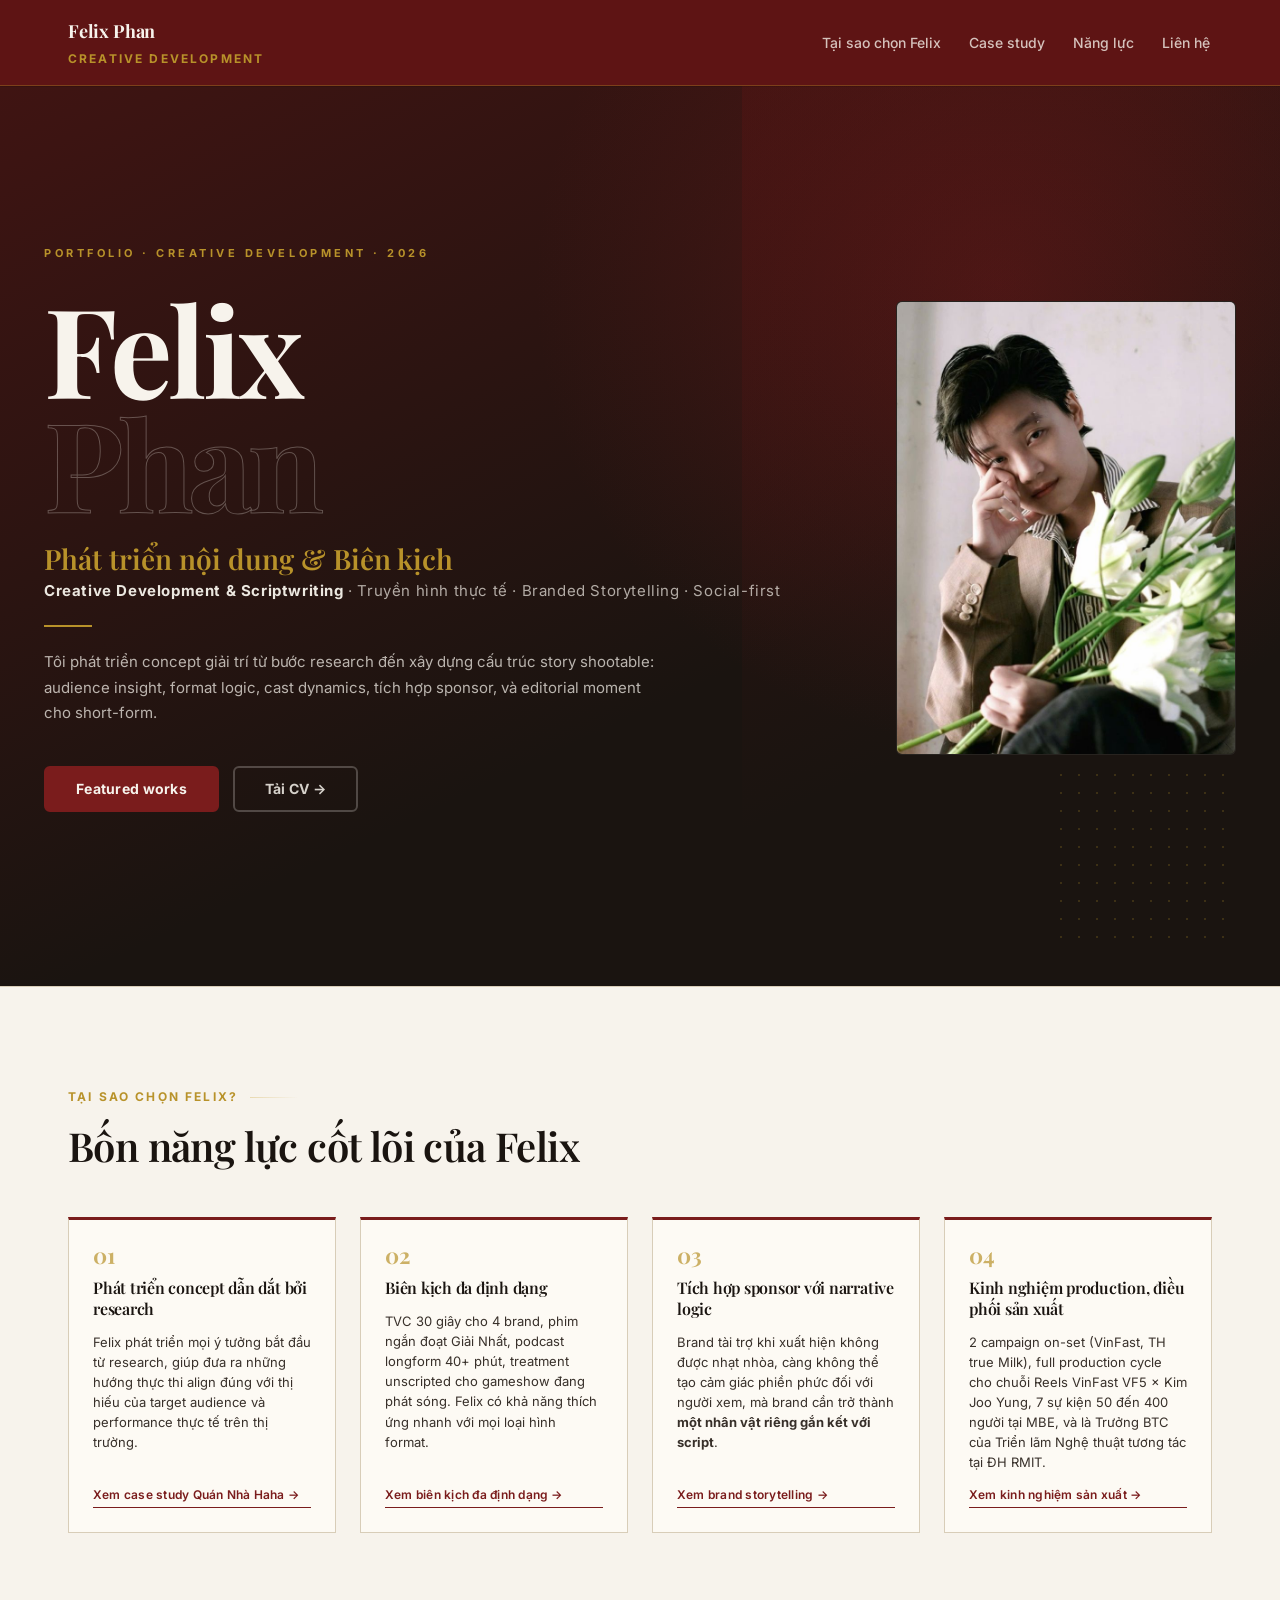
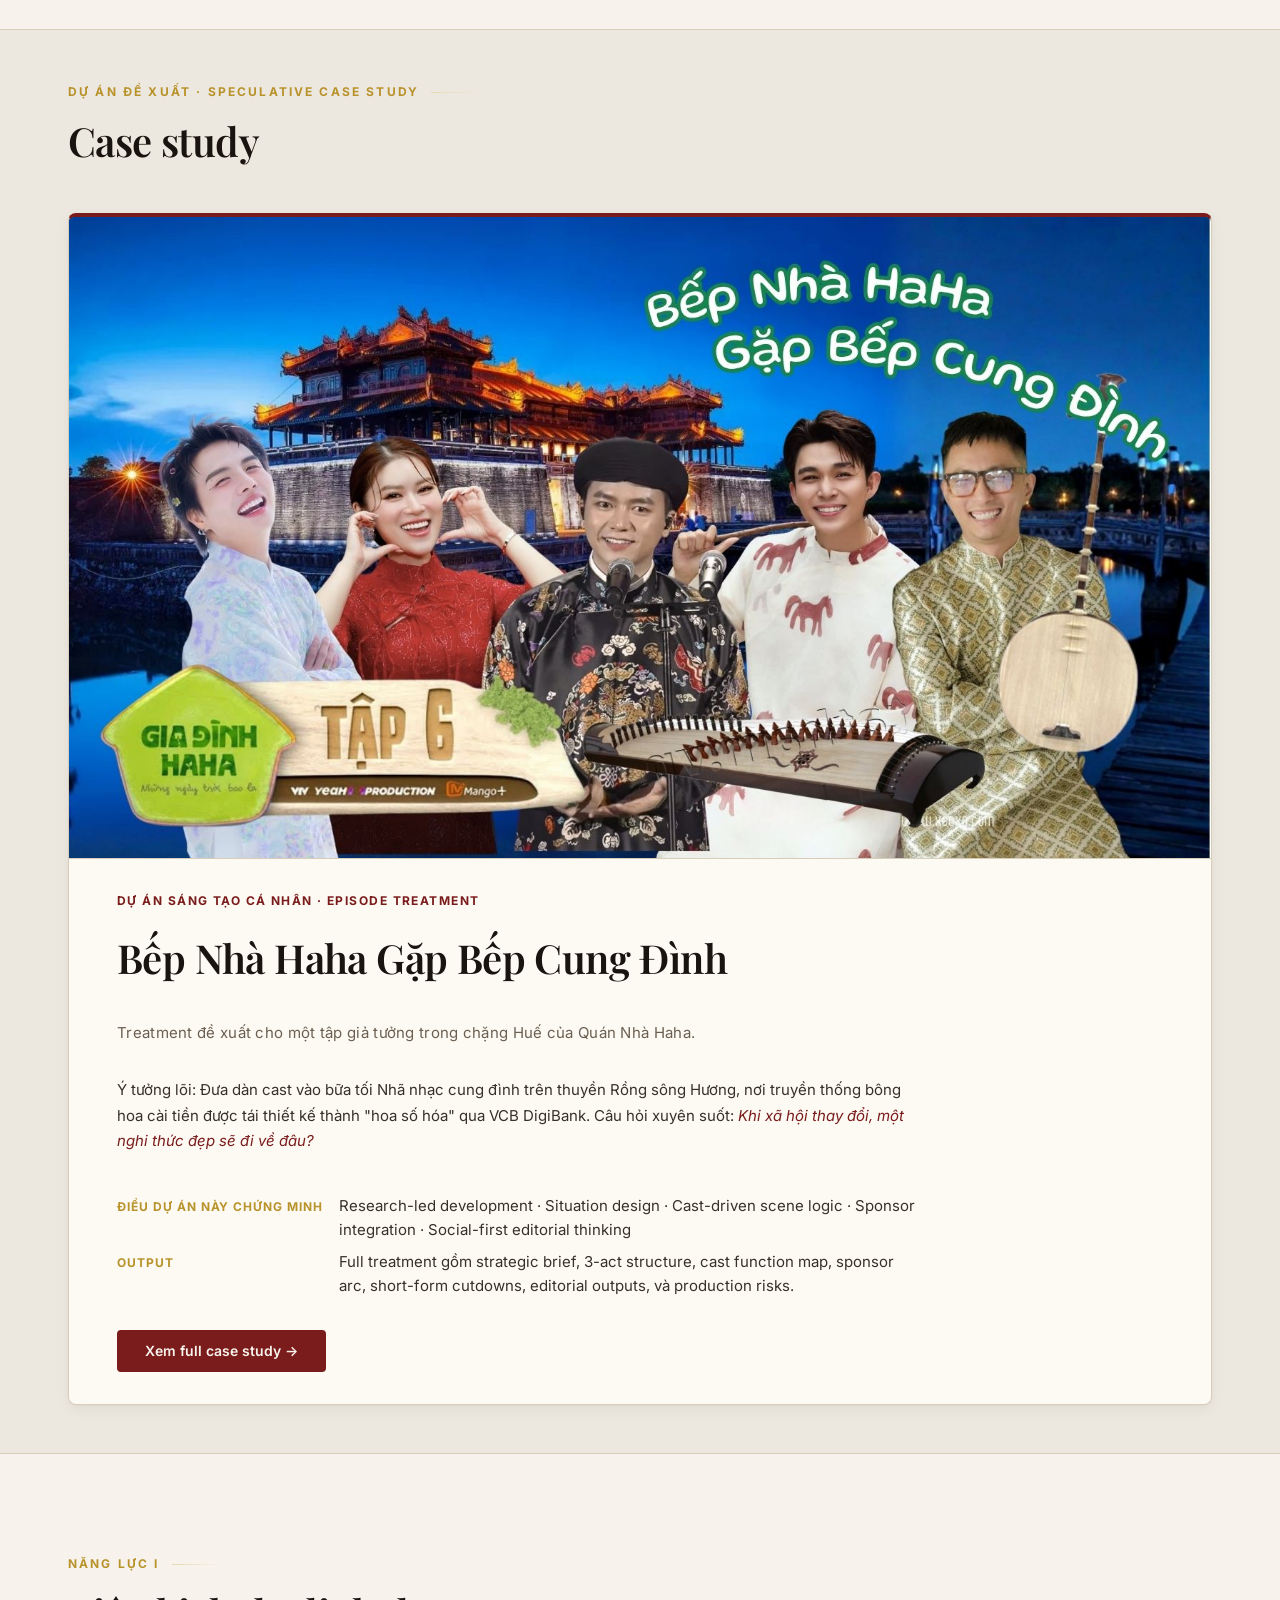
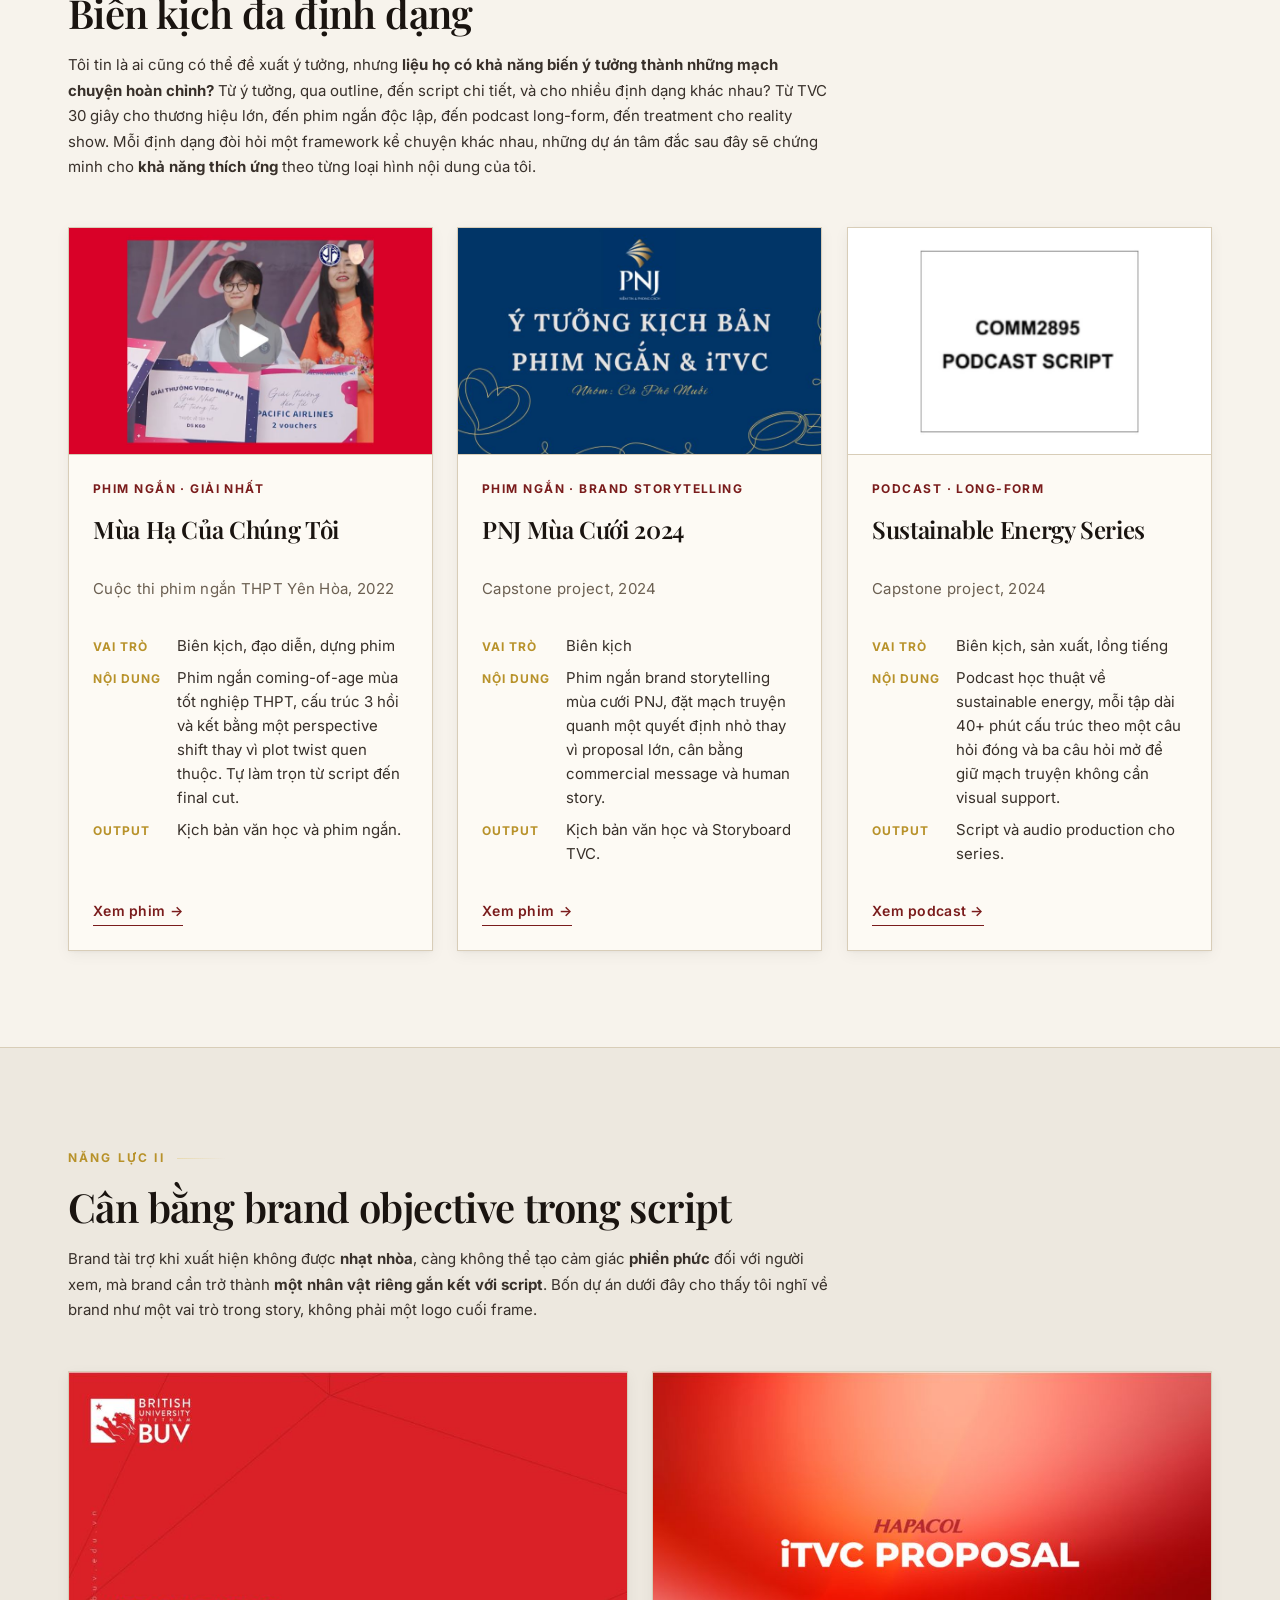
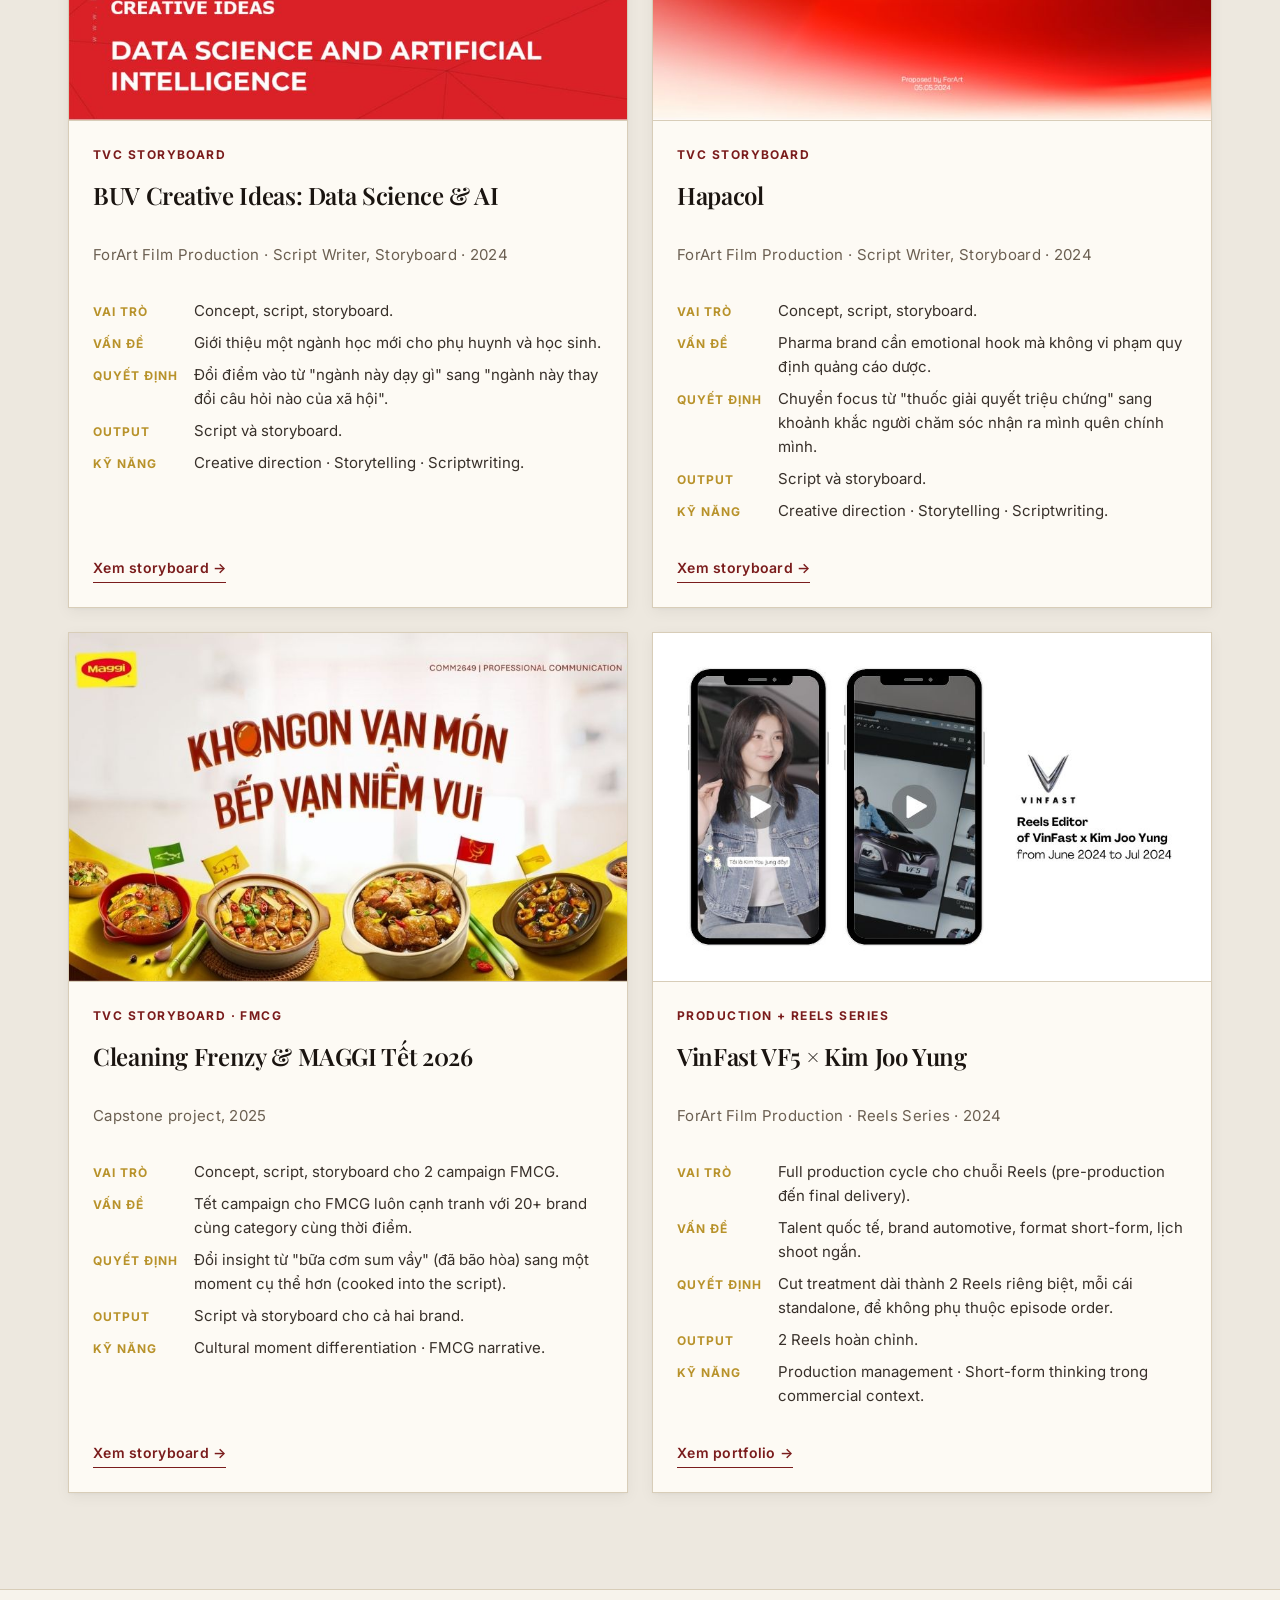
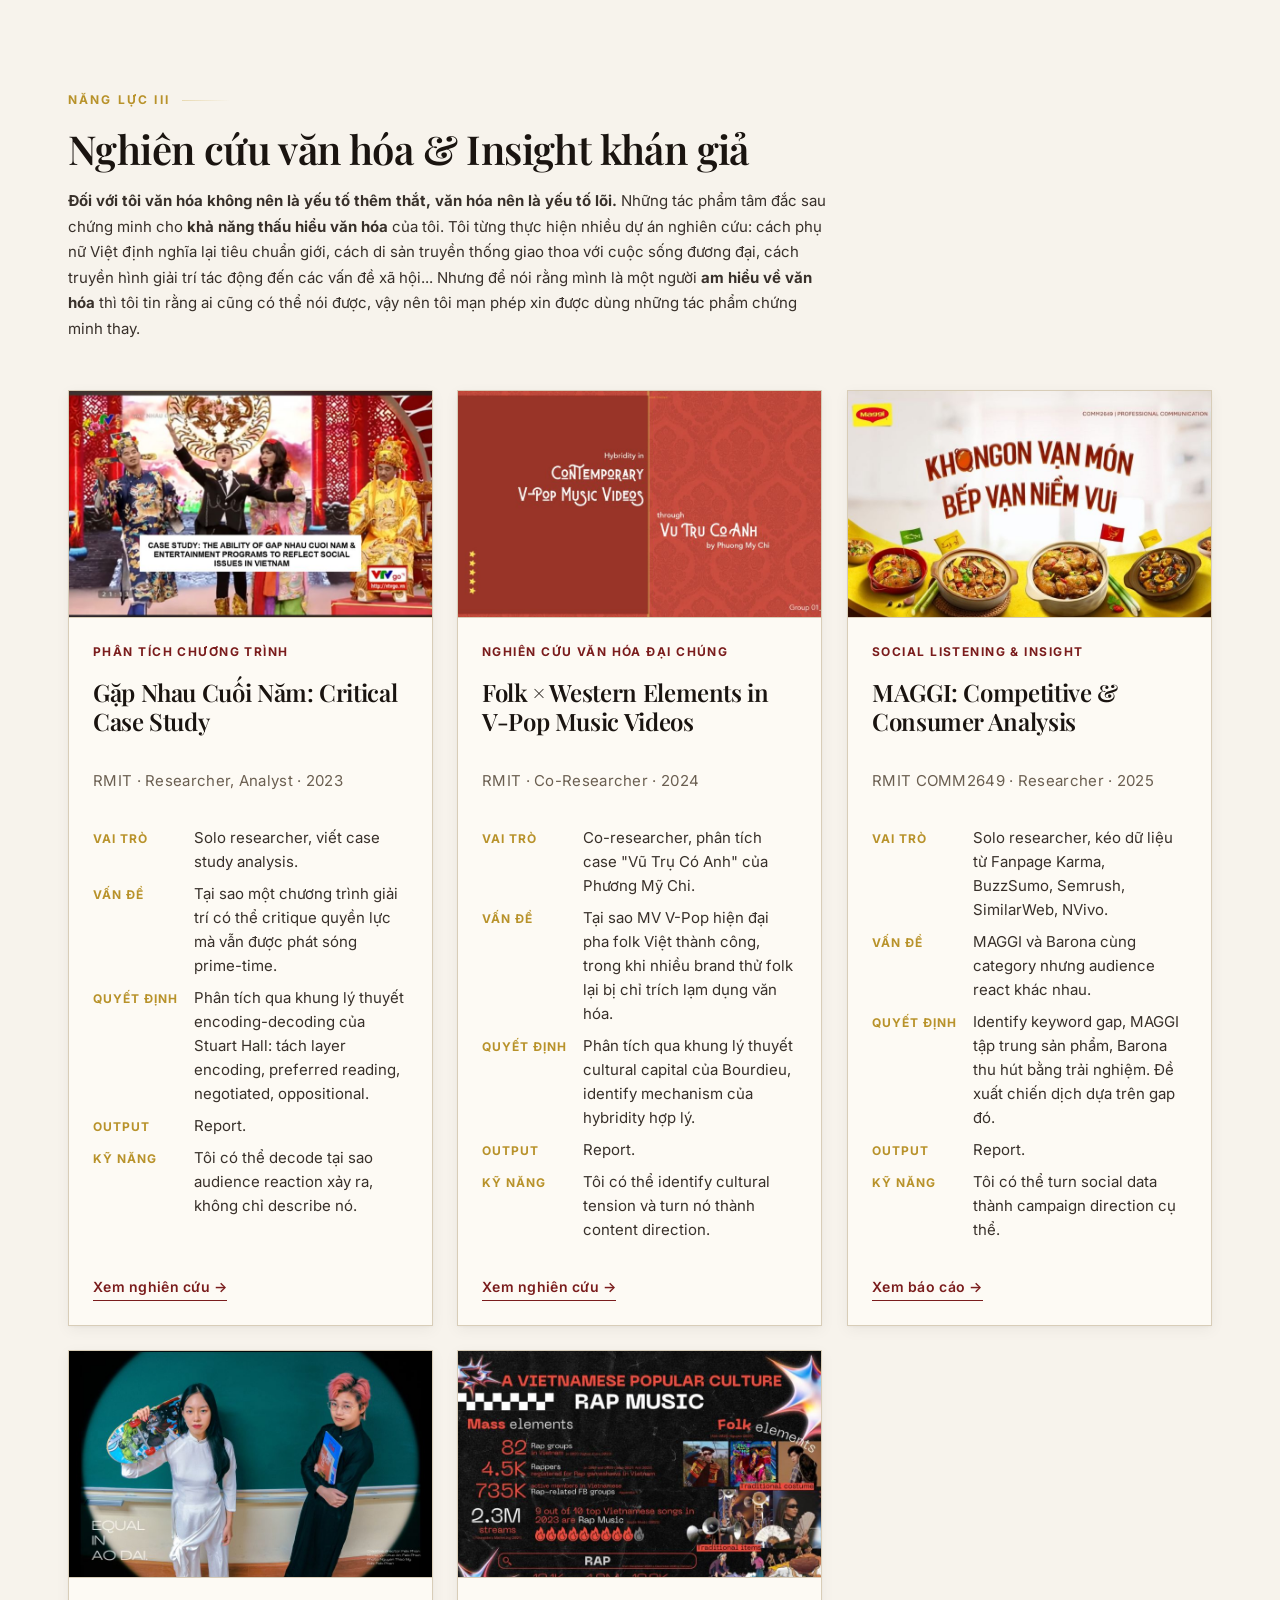
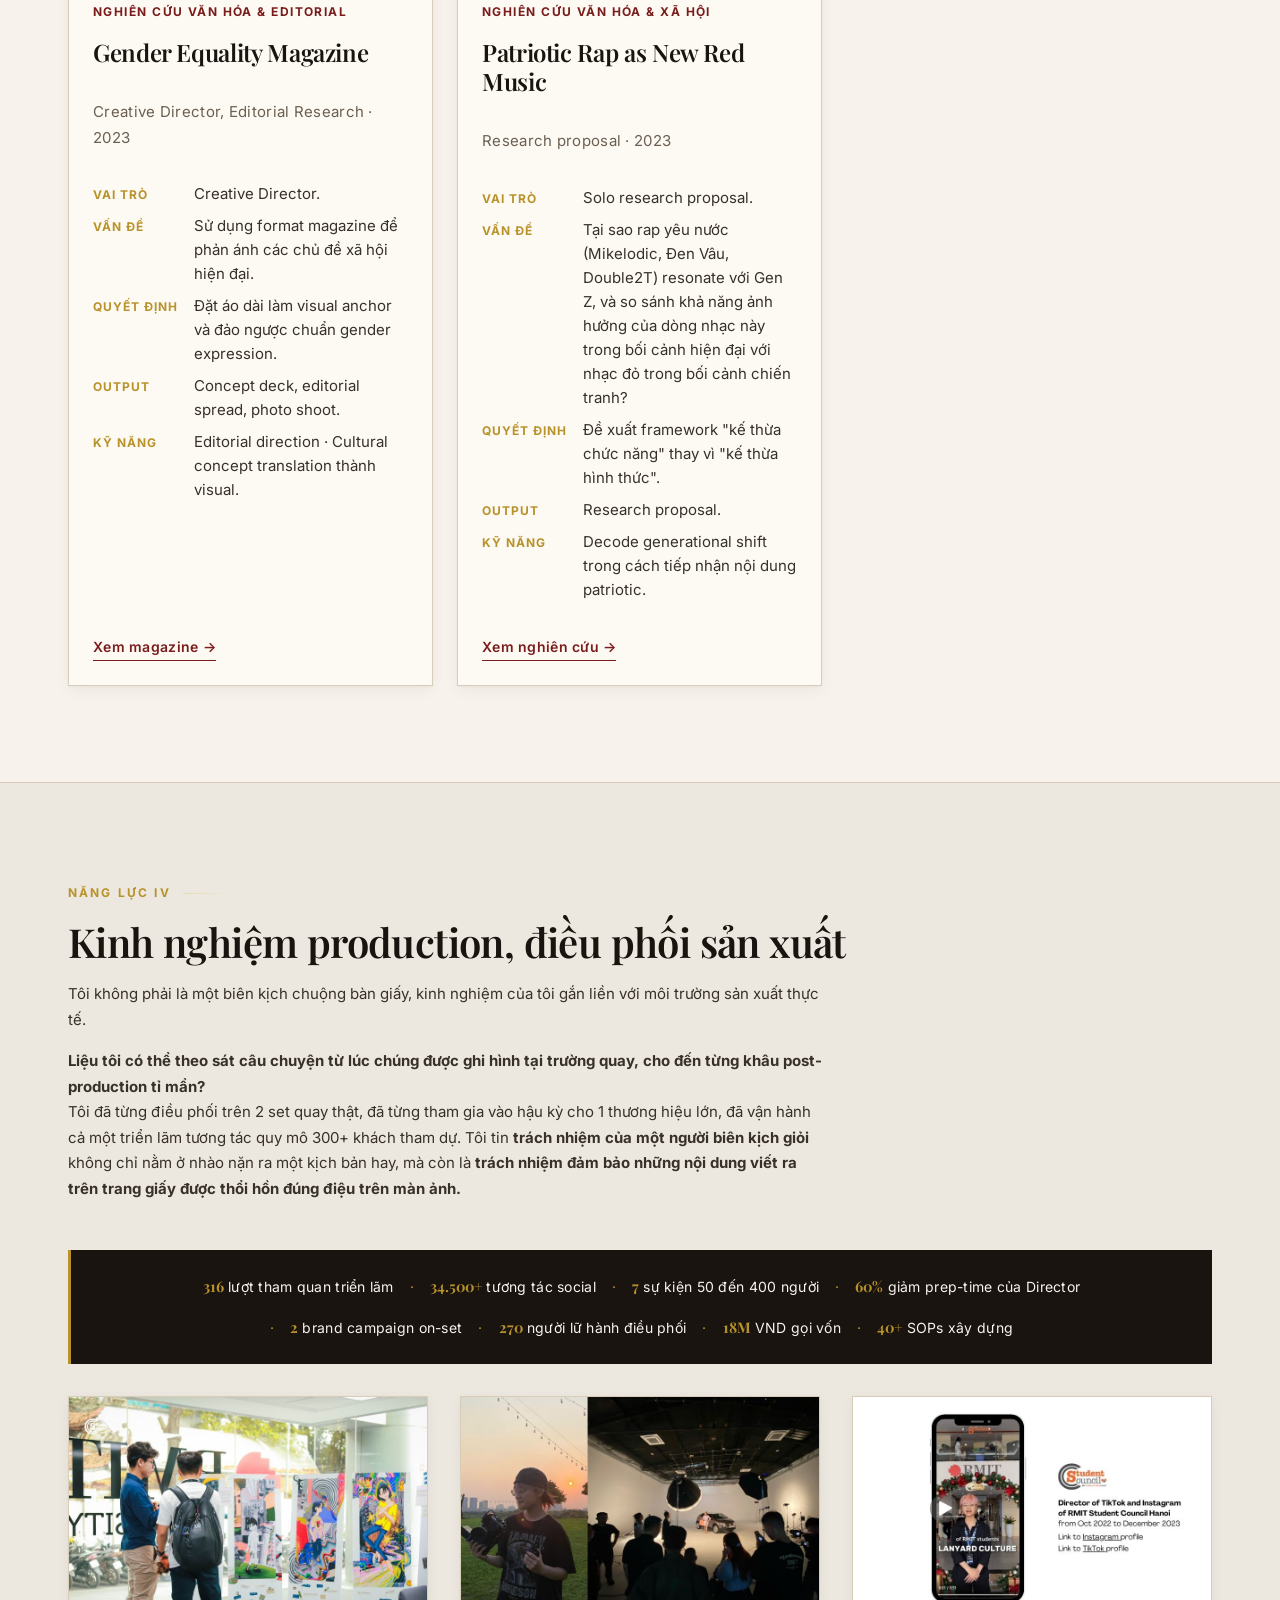
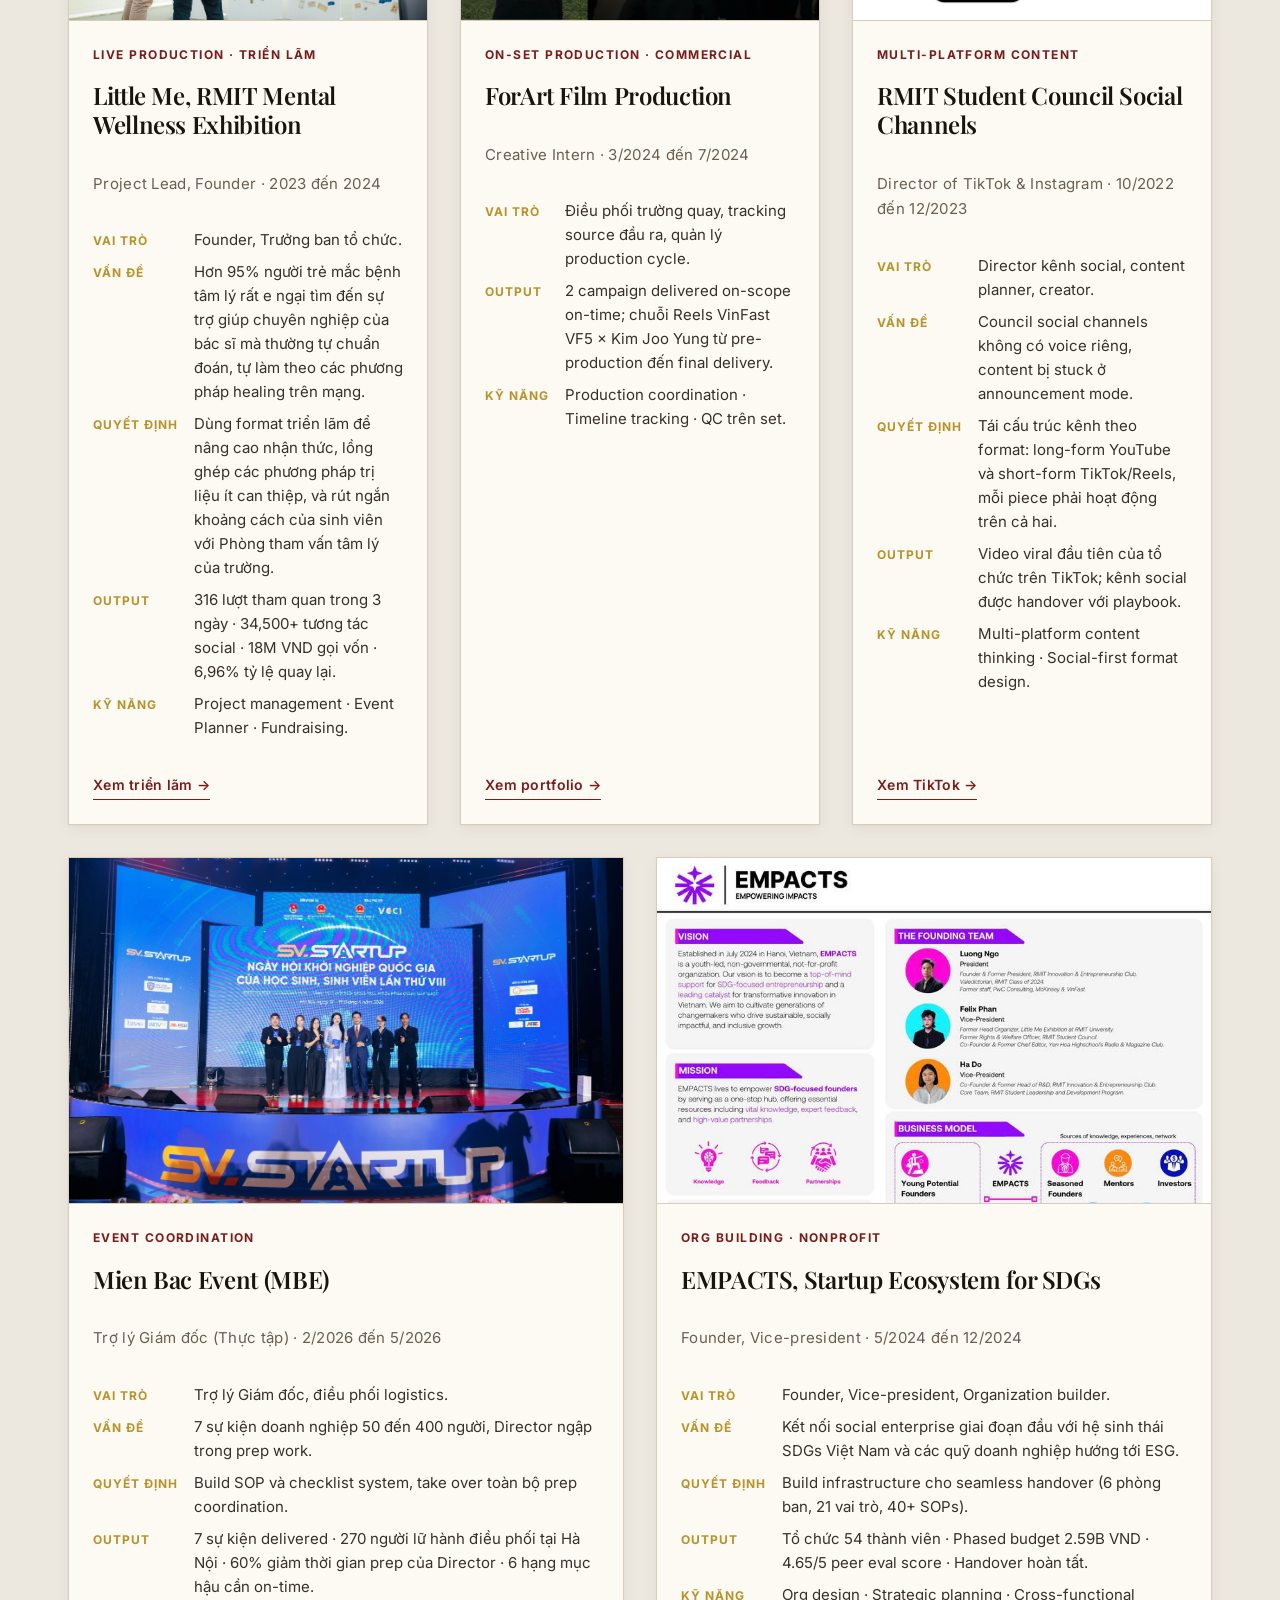
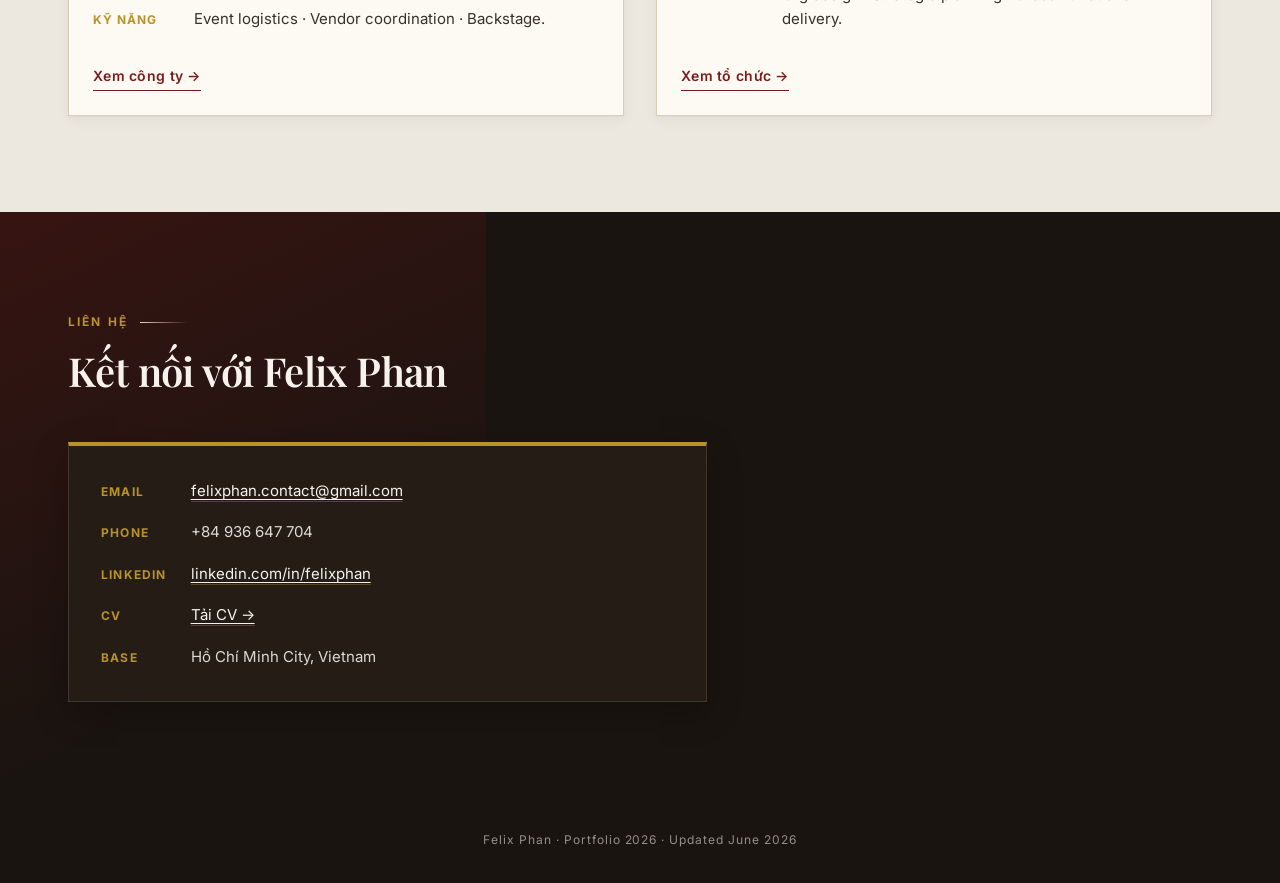
==== commit 4c1993bd: "Normalize body text to 15px, bold hero role, restructure case study card - Force all section-head in" ====
--- a/index.html
+++ b/index.html
@@ -126,6 +126,11 @@
       margin: 0;
     }
 
+    .hero-cover__role-en strong {
+      color: rgba(247, 243, 236, .95);
+      font-weight: 700;
+    }
+
     .hero-cover__divider {
       width: 48px;
       height: 2px;
@@ -207,8 +212,8 @@
 
     .qnh-intro {
       font-family: var(--font-body);
-      font-size: clamp(15px, 1.4vw, 17px);
-      line-height: 1.8;
+      font-size: 15px;
+      line-height: 1.7;
       color: var(--color-ink-soft);
       margin: 0 0 18px;
     }
@@ -304,53 +309,43 @@
     }
 
 
-    /* QNH featured card: side-by-side on desktop, stacked on mobile. */
+    /* QNH featured card: full-width 16:9 banner on top, content below. */
     #case-study .proof-card--featured {
-      display: grid;
-      grid-template-columns: 1fr;
+      display: block;
       overflow: hidden;
+      border: var(--border-thin);
+      border-top: 4px solid var(--color-crimson);
+      border-radius: var(--radius-md);
     }
 
     #case-study .proof-card--featured .proof-card__media {
       width: 100%;
+      aspect-ratio: 16 / 9;
       background: var(--color-ink);
+      border-bottom: var(--border-thin);
       display: flex;
       align-items: center;
       justify-content: center;
-      padding: 16px;
-      aspect-ratio: 4 / 3;
-      border-bottom: var(--border-thin);
     }
 
     #case-study .proof-card--featured .proof-card__media img {
-      width: auto;
+      width: 100%;
       height: 100%;
-      max-width: 100%;
-      object-fit: contain;
-      object-position: center;
+      object-fit: cover;
+      object-position: center 32%;
       display: block;
     }
 
     #case-study .proof-card--featured .proof-card__body {
-      padding: var(--space-3) var(--space-4);
-    }
-
-    @media (min-width: 900px) {
-      #case-study .proof-card--featured {
-        grid-template-columns: minmax(0, 5fr) minmax(0, 7fr);
-        align-items: stretch;
-      }
-      #case-study .proof-card--featured .proof-card__media {
-        aspect-ratio: auto;
-        border-bottom: none;
-        border-right: var(--border-thin);
-        height: 100%;
-        min-height: 420px;
-        max-height: 520px;
-      }
-    }
-
-    /* Section padding tightening for case study, fits in ~1 viewport */
+      padding: var(--space-4) var(--space-5);
+      max-width: 900px;
+    }
+
+    #case-study .proof-card--featured .proof-card__body .qnh-intro:last-of-type {
+      margin-bottom: var(--space-3);
+    }
+
+    /* Section padding tightening for case study */
     #case-study { padding-block: var(--space-5); }
 </style>
 </head>
@@ -386,7 +381,7 @@
             <span class="outline">Phan</span>
 </h1>
 <p class="hero-cover__role">Phát triển nội dung &amp; Biên kịch</p>
-<p class="hero-cover__role-en">Creative Development &amp; Scriptwriting · Truyền hình thực tế · Branded Storytelling · Social-first</p>
+<p class="hero-cover__role-en"><strong>Creative Development &amp; Scriptwriting</strong> · Truyền hình thực tế · Branded Storytelling · Social-first</p>
 <div class="hero-cover__divider"></div>
 <p class="hero-cover__positioning">
             Tôi phát triển concept giải trí từ bước research đến xây dựng cấu trúc story shootable: audience insight, format logic, cast dynamics, tích hợp sponsor, và editorial moment cho short-form.
@@ -424,7 +419,7 @@
 <article class="snapshot-card reveal">
 <div class="snapshot-card__num">03</div>
 <h3>Tích hợp sponsor với narrative logic</h3>
-<p>Brand tài trợ khi xuất hiện không được nhạt nhòa, càng không thể tạo cảm giác phiền phức đối với người xem, mà brand cần trở thành <strong>một nhân vật riêng gắn kết với script</strong>. Trong dự án Quán Nhà Haha, tôi lồng ghép VCB như infrastructure đằng sau một gesture nhân văn.</p>
+<p>Brand tài trợ khi xuất hiện không được nhạt nhòa, càng không thể tạo cảm giác phiền phức đối với người xem, mà brand cần trở thành <strong>một nhân vật riêng gắn kết với script</strong>.</p>
 <a class="link-arrow" href="#pillar-2">Xem brand storytelling →</a>
 </article>
 <article class="snapshot-card reveal">
@@ -450,14 +445,13 @@
 <div class="proof-card__body">
 <div class="proof-card__label">DỰ ÁN SÁNG TẠO CÁ NHÂN · EPISODE TREATMENT</div>
 <h3>Bếp Nhà Haha Gặp Bếp Cung Đình</h3>
-<p class="proof-card__meta">Treatment đề xuất cho một tập giả tưởng trong chặng Huế của Quán Nhà Haha</p>
-<p class="qnh-intro">Tôi tự chọn một show đang phát sóng, Quán Nhà Haha, và phát triển đầy đủ treatment cho một tập giả tưởng.</p>
+<p class="proof-card__meta">Treatment đề xuất cho một tập giả tưởng trong chặng Huế của Quán Nhà Haha.</p>
 <p class="qnh-intro">Ý tưởng lõi: Đưa dàn cast vào bữa tối Nhã nhạc cung đình trên thuyền Rồng sông Hương, nơi truyền thống bông hoa cài tiền được tái thiết kế thành "hoa số hóa" qua VCB DigiBank. Câu hỏi xuyên suốt: <em>Khi xã hội thay đổi, một nghi thức đẹp sẽ đi về đâu?</em></p>
 <dl>
 <dt>Điều dự án này chứng minh</dt>
 <dd>Research-led development · Situation design · Cast-driven scene logic · Sponsor integration · Social-first editorial thinking</dd>
 <dt>Output</dt>
-<dd>Full treatment với strategic brief, 3-act structure, cast function map, sponsor arc, short-form cutdowns, editorial outputs, và production risks.</dd>
+<dd>Full treatment gồm strategic brief, 3-act structure, cast function map, sponsor arc, short-form cutdowns, editorial outputs, và production risks.</dd>
 </dl>
 <div class="proof-card__footer">
 <a class="button button--primary" href="case-studies/quan-nha-haha.html">Xem full case study →</a>
--- a/assets/css/style.css
+++ b/assets/css/style.css
@@ -309,8 +309,8 @@
 
 .section-head p {
   color: var(--color-ink-soft);
-  font-size: var(--text-lg);
-  max-width: var(--max-width-prose);
+  font-size: 15px;
+  max-width: 760px;
   line-height: 1.7;
 }
 
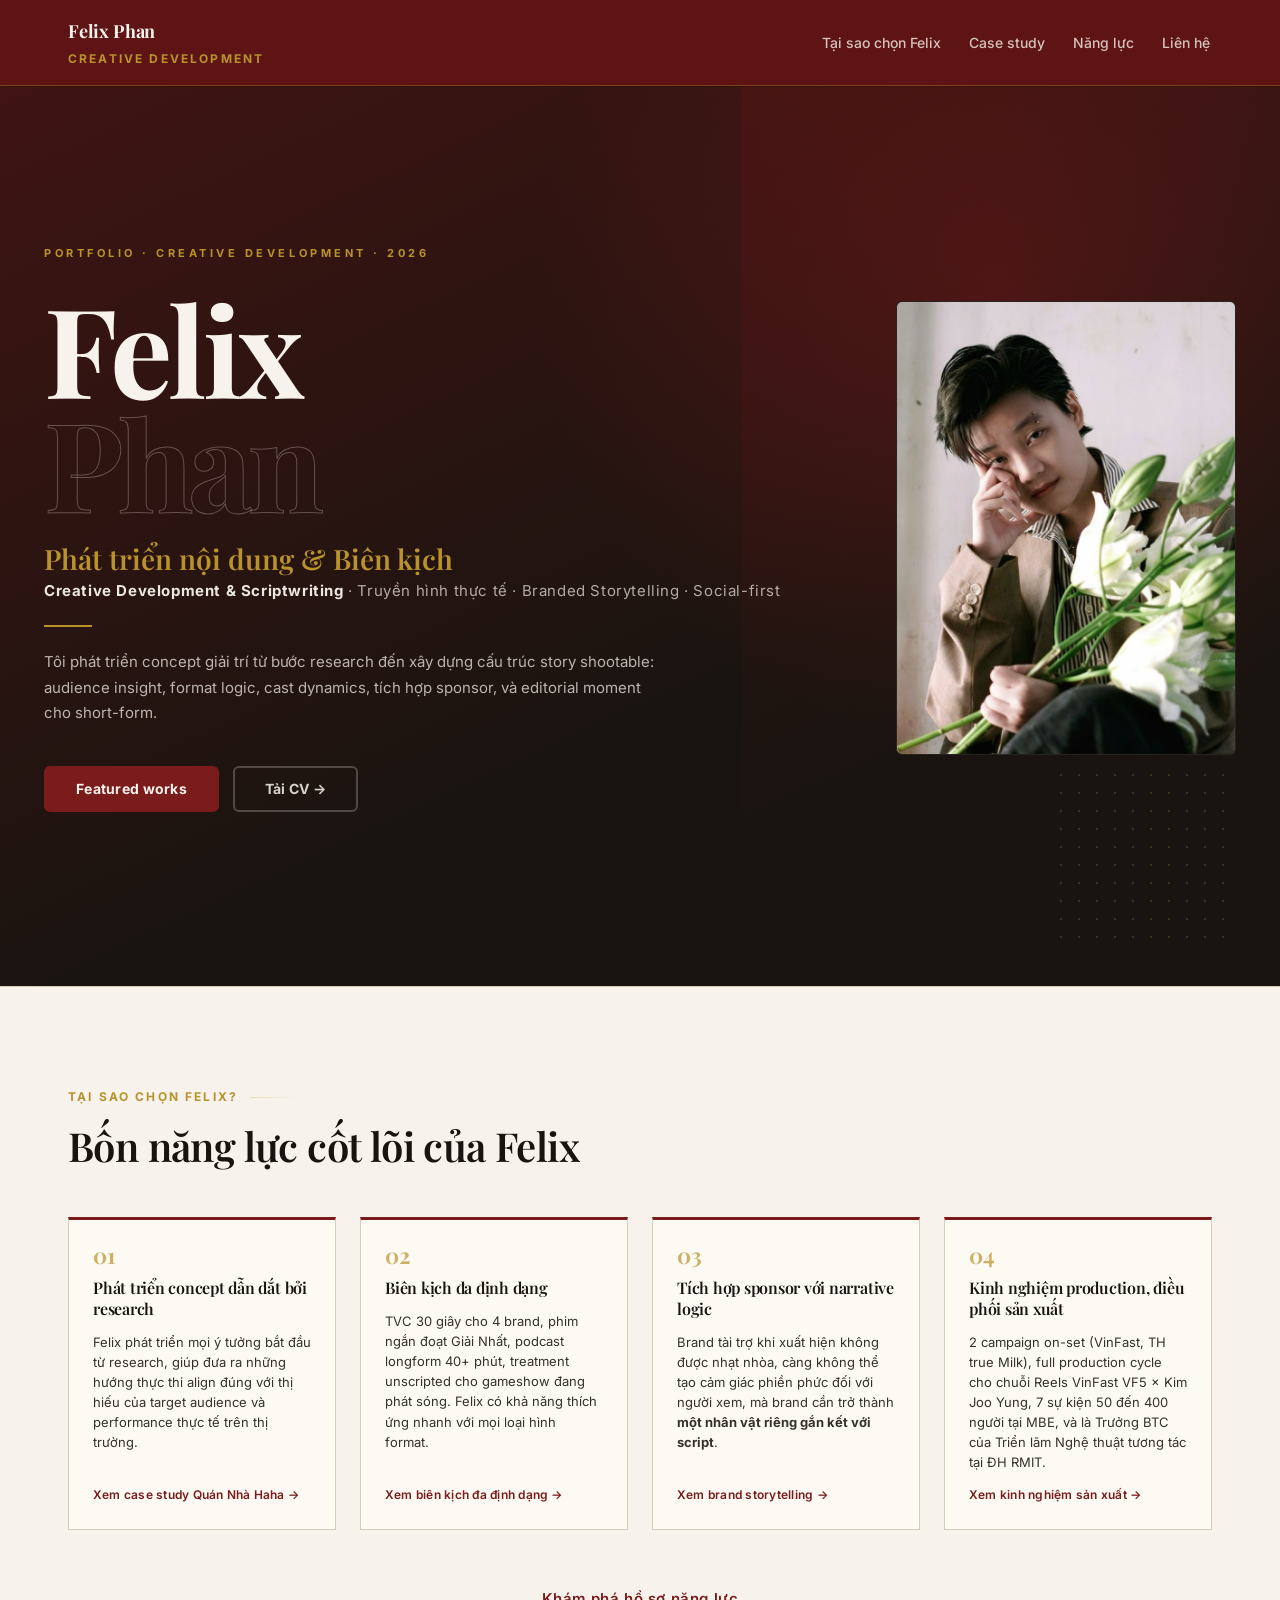
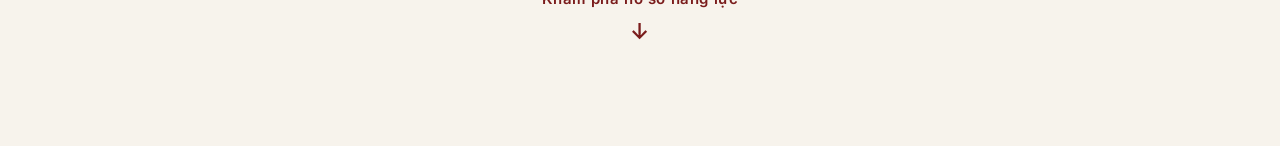
==== commit 26605ffd: "Add gated reveal flow on home, whole-box capability links, page-wide scroll reveal Landing gate (ind" ====
--- a/index.html
+++ b/index.html
@@ -187,12 +187,118 @@
       #why .snapshot-card__num { font-size: 22px; }
       #why .snapshot-card h3 { font-size: 16px; line-height: 1.3; }
       #why .snapshot-card p { font-size: 13px; line-height: 1.55; }
-      #why .snapshot-card .link-arrow { font-size: 12px; }
+      #why .snapshot-card__cue { font-size: 12px; }
     }
     @media (min-width: 1024px) and (max-width: 1180px) {
       #why .snapshot-card p { font-size: 12.5px; }
       #why .snapshot-card h3 { font-size: 15px; }
     }
+
+    /* ============ WHY FELIX: whole-box link + red hover ============ */
+    a.snapshot-card {
+      text-decoration: none;
+      color: inherit;
+      cursor: pointer;
+    }
+
+    .snapshot-card__cue {
+      margin-top: auto;
+      display: inline-flex;
+      align-items: center;
+      gap: 6px;
+      font-family: var(--font-ui);
+      font-size: 13px;
+      font-weight: 600;
+      letter-spacing: .02em;
+      color: var(--color-crimson);
+      transition: gap var(--transition), color var(--transition);
+    }
+
+    a.snapshot-card:hover {
+      background: var(--color-crimson);
+      border-color: var(--color-crimson);
+      border-top-color: var(--color-gold);
+      transform: translateY(-4px);
+      box-shadow: 0 16px 38px rgba(94, 20, 20, .32);
+    }
+
+    a.snapshot-card:hover .snapshot-card__num { color: var(--color-gold-pale); opacity: .9; }
+    a.snapshot-card:hover h3 { color: var(--color-paper); }
+    a.snapshot-card:hover p { color: rgba(247, 243, 236, .82); }
+    a.snapshot-card:hover .snapshot-card__cue { color: var(--color-gold-pale); gap: 10px; }
+
+    /* ============ EXPLORE LINK (text-only button + bouncing arrow) ============ */
+    .explore-wrap {
+      display: flex;
+      justify-content: center;
+      margin-top: var(--space-5);
+    }
+
+    .explore-link {
+      display: inline-flex;
+      flex-direction: column;
+      align-items: center;
+      gap: 8px;
+      font-family: var(--font-ui);
+      font-size: 15px;
+      font-weight: 600;
+      letter-spacing: .04em;
+      color: var(--color-crimson);
+      text-decoration: none;
+      background: none;
+      border: none;
+      cursor: pointer;
+      padding: 8px 4px;
+      transition: color var(--transition), transform var(--transition);
+    }
+
+    .explore-link:hover { color: var(--color-crimson-deep); transform: translateY(2px); }
+
+    .explore-link__arrow {
+      font-size: 22px;
+      line-height: 1;
+      animation: exploreBounce 1.8s var(--ease-out) infinite;
+    }
+
+    @keyframes exploreBounce {
+      0%, 100% { transform: translateY(0); opacity: .65; }
+      50% { transform: translateY(6px); opacity: 1; }
+    }
+
+    .explore-wrap.is-hidden {
+      opacity: 0;
+      transform: translateY(-6px);
+      pointer-events: none;
+      transition: opacity .4s ease, transform .4s ease;
+    }
+
+    /* ============ GATE: locked lower sections + assemble reveal ============ */
+    .gate.is-locked { display: none; }
+    body.gate-locked .site-footer { display: none; }
+
+    @keyframes assembleIn {
+      0% { opacity: 0; transform: translateY(54px) scale(.985); filter: blur(7px); }
+      60% { filter: blur(0); }
+      100% { opacity: 1; transform: translateY(0) scale(1); filter: blur(0); }
+    }
+
+    .gate.is-assembling > * {
+      animation: assembleIn .85s var(--ease-out) backwards;
+    }
+    .gate.is-assembling > *:nth-child(1) { animation-delay: .00s; }
+    .gate.is-assembling > *:nth-child(2) { animation-delay: .09s; }
+    .gate.is-assembling > *:nth-child(3) { animation-delay: .18s; }
+    .gate.is-assembling > *:nth-child(4) { animation-delay: .27s; }
+    .gate.is-assembling > *:nth-child(5) { animation-delay: .36s; }
+    .gate.is-assembling > *:nth-child(6) { animation-delay: .45s; }
+    .gate.is-assembling > *:nth-child(7) { animation-delay: .54s; }
+
+    @media (prefers-reduced-motion: reduce) {
+      .gate.is-assembling > * { animation: none; }
+      .explore-link__arrow { animation: none; }
+    }
+
+    .section-head--eyebrow-only { margin-bottom: var(--space-3); }
 
     /* ============ QNH FEATURED ADDITIONS ============ */
     .qnh-disclaimer {
@@ -404,39 +510,46 @@
 <h2 id="why-title">Bốn năng lực cốt lõi của Felix</h2>
 </div>
 <div class="snapshot-grid">
-<article class="snapshot-card reveal">
+<a class="snapshot-card gate-trigger reveal" href="#case-study">
 <div class="snapshot-card__num">01</div>
 <h3>Phát triển concept dẫn dắt bởi research</h3>
 <p>Felix phát triển mọi ý tưởng bắt đầu từ research, giúp đưa ra những hướng thực thi align đúng với thị hiếu của target audience và performance thực tế trên thị trường.</p>
-<a class="link-arrow" href="#case-study">Xem case study Quán Nhà Haha →</a>
-</article>
-<article class="snapshot-card reveal">
+<span class="snapshot-card__cue">Xem case study Quán Nhà Haha →</span>
+</a>
+<a class="snapshot-card gate-trigger reveal" href="#pillar-1">
 <div class="snapshot-card__num">02</div>
 <h3>Biên kịch đa định dạng</h3>
 <p>TVC 30 giây cho 4 brand, phim ngắn đoạt Giải Nhất, podcast longform 40+ phút, treatment unscripted cho gameshow đang phát sóng. Felix có khả năng thích ứng nhanh với mọi loại hình format.</p>
-<a class="link-arrow" href="#pillar-1">Xem biên kịch đa định dạng →</a>
-</article>
-<article class="snapshot-card reveal">
+<span class="snapshot-card__cue">Xem biên kịch đa định dạng →</span>
+</a>
+<a class="snapshot-card gate-trigger reveal" href="#pillar-2">
 <div class="snapshot-card__num">03</div>
 <h3>Tích hợp sponsor với narrative logic</h3>
 <p>Brand tài trợ khi xuất hiện không được nhạt nhòa, càng không thể tạo cảm giác phiền phức đối với người xem, mà brand cần trở thành <strong>một nhân vật riêng gắn kết với script</strong>.</p>
-<a class="link-arrow" href="#pillar-2">Xem brand storytelling →</a>
-</article>
-<article class="snapshot-card reveal">
+<span class="snapshot-card__cue">Xem brand storytelling →</span>
+</a>
+<a class="snapshot-card gate-trigger reveal" href="#pillar-4">
 <div class="snapshot-card__num">04</div>
 <h3>Kinh nghiệm production, điều phối sản xuất</h3>
 <p>2 campaign on-set (VinFast, TH true Milk), full production cycle cho chuỗi Reels VinFast VF5 × Kim Joo Yung, 7 sự kiện 50 đến 400 người tại MBE, và là Trưởng BTC của Triển lãm Nghệ thuật tương tác tại ĐH RMIT.</p>
-<a class="link-arrow" href="#pillar-4">Xem kinh nghiệm sản xuất →</a>
-</article>
+<span class="snapshot-card__cue">Xem kinh nghiệm sản xuất →</span>
+</a>
+</div>
+<div class="explore-wrap reveal" id="explore-wrap">
+<a class="explore-link gate-trigger" href="#case-study">
+          Khám phá hồ sơ năng lực
+          <span class="explore-link__arrow" aria-hidden="true">↓</span>
+</a>
 </div>
 </div>
 </section>
+<!-- ============== GATED LOWER SECTIONS ============== -->
+<div class="gate is-locked" id="gate">
 <!-- ============== FEATURED CASE STUDY ============== -->
-<section aria-labelledby="case-title" class="section section--alt" id="case-study">
+<section aria-label="Case study" class="section section--alt" id="case-study">
 <div class="container">
-<div class="section-head reveal">
+<div class="section-head section-head--eyebrow-only reveal">
 <span class="eyebrow">DỰ ÁN ĐỀ XUẤT · SPECULATIVE CASE STUDY</span>
-<h2 id="case-title">Case study</h2>
 </div>
 <article class="proof-card proof-card--featured reveal">
 <div class="proof-card__media">
@@ -828,7 +941,10 @@
 </div>
 </div>
 </section>
+</div>
+<!-- /gate -->
 </main>
+<noscript><style>.gate.is-locked{display:block !important;}.explore-wrap{display:none !important;}</style></noscript>
 <footer class="site-footer">
 <div class="container">
       Felix Phan · Portfolio 2026 · Updated June 2026
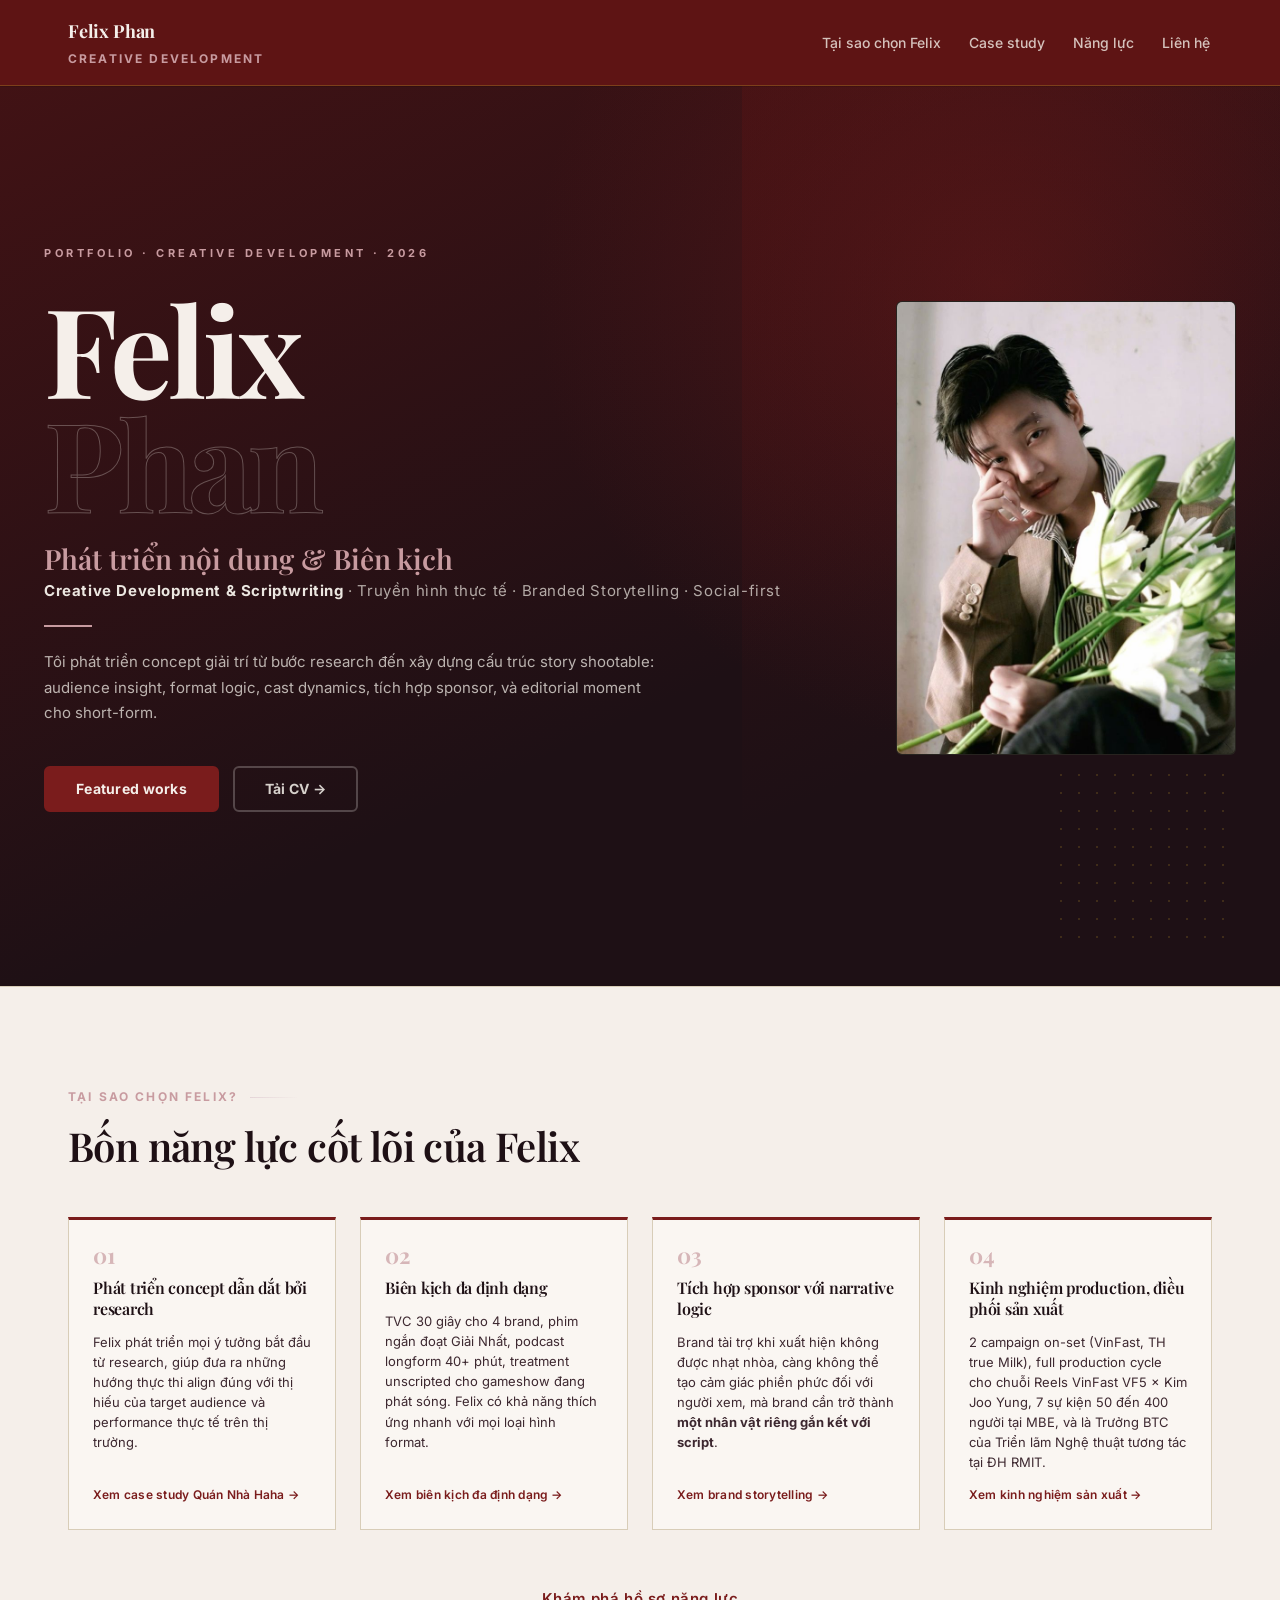
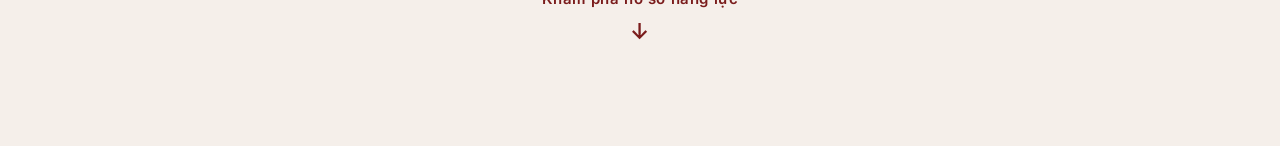
==== commit e90bb8bc: "Replace gold accent with dusty rose palette on home page Swap --color-gold (#b8922a) → dusty rose (#" ====
--- a/index.html
+++ b/index.html
@@ -455,7 +455,7 @@
     #case-study { padding-block: var(--space-5); }
 </style>
 </head>
-<body>
+<body class="page-home">
 <a class="skip-link" href="#main">Bỏ qua điều hướng, đến nội dung chính</a>
 <nav aria-label="Điều hướng chính" class="nav">
 <div class="nav__inner">
--- a/assets/css/style.css
+++ b/assets/css/style.css
@@ -885,3 +885,41 @@
 
   .reveal { opacity: 1 !important; transform: none !important; }
 }
+
+/* =========================================================
+   HOME-PAGE PALETTE — Burgundy + Ivory + Dusty Rose
+   Scoped to body.page-home so case-study pages keep gold.
+   ========================================================= */
+
+body.page-home {
+  /* Page surfaces → clean ivory */
+  --color-paper:        #F5EFEA;
+  --color-paper-deep:   #ece5df;
+  --color-paper-warm:   #faf6f2;
+
+  /* Dark backgrounds → deep burgundy */
+  --color-ink:          #1e1015;
+  --color-ink-2:        #2B0E16;
+  --color-ink-soft:     #3d2830;
+  --color-ink-muted:    #7a6068;
+
+  /* Accent: gold → dusty rose */
+  --color-gold:         #C89BA0;
+  --color-gold-deep:    #a07880;
+  --color-gold-pale:    #e4d4d7;
+  --color-gold-soft:    rgba(200, 155, 160, .08);
+
+  /* Rules get a blush tint */
+  --color-rule:         #d8cacb;
+  --color-rule-soft:    #e8dedf;
+}
+
+/* Fix hardcoded rgba gold values inside dark sections on home page */
+body.page-home .section--dark .contact-card {
+  border-color: rgba(200, 155, 160, .14);
+}
+
+body.page-home .section--dark .contact-card a {
+  border-bottom-color: rgba(200, 155, 160, .35);
+}
+}
